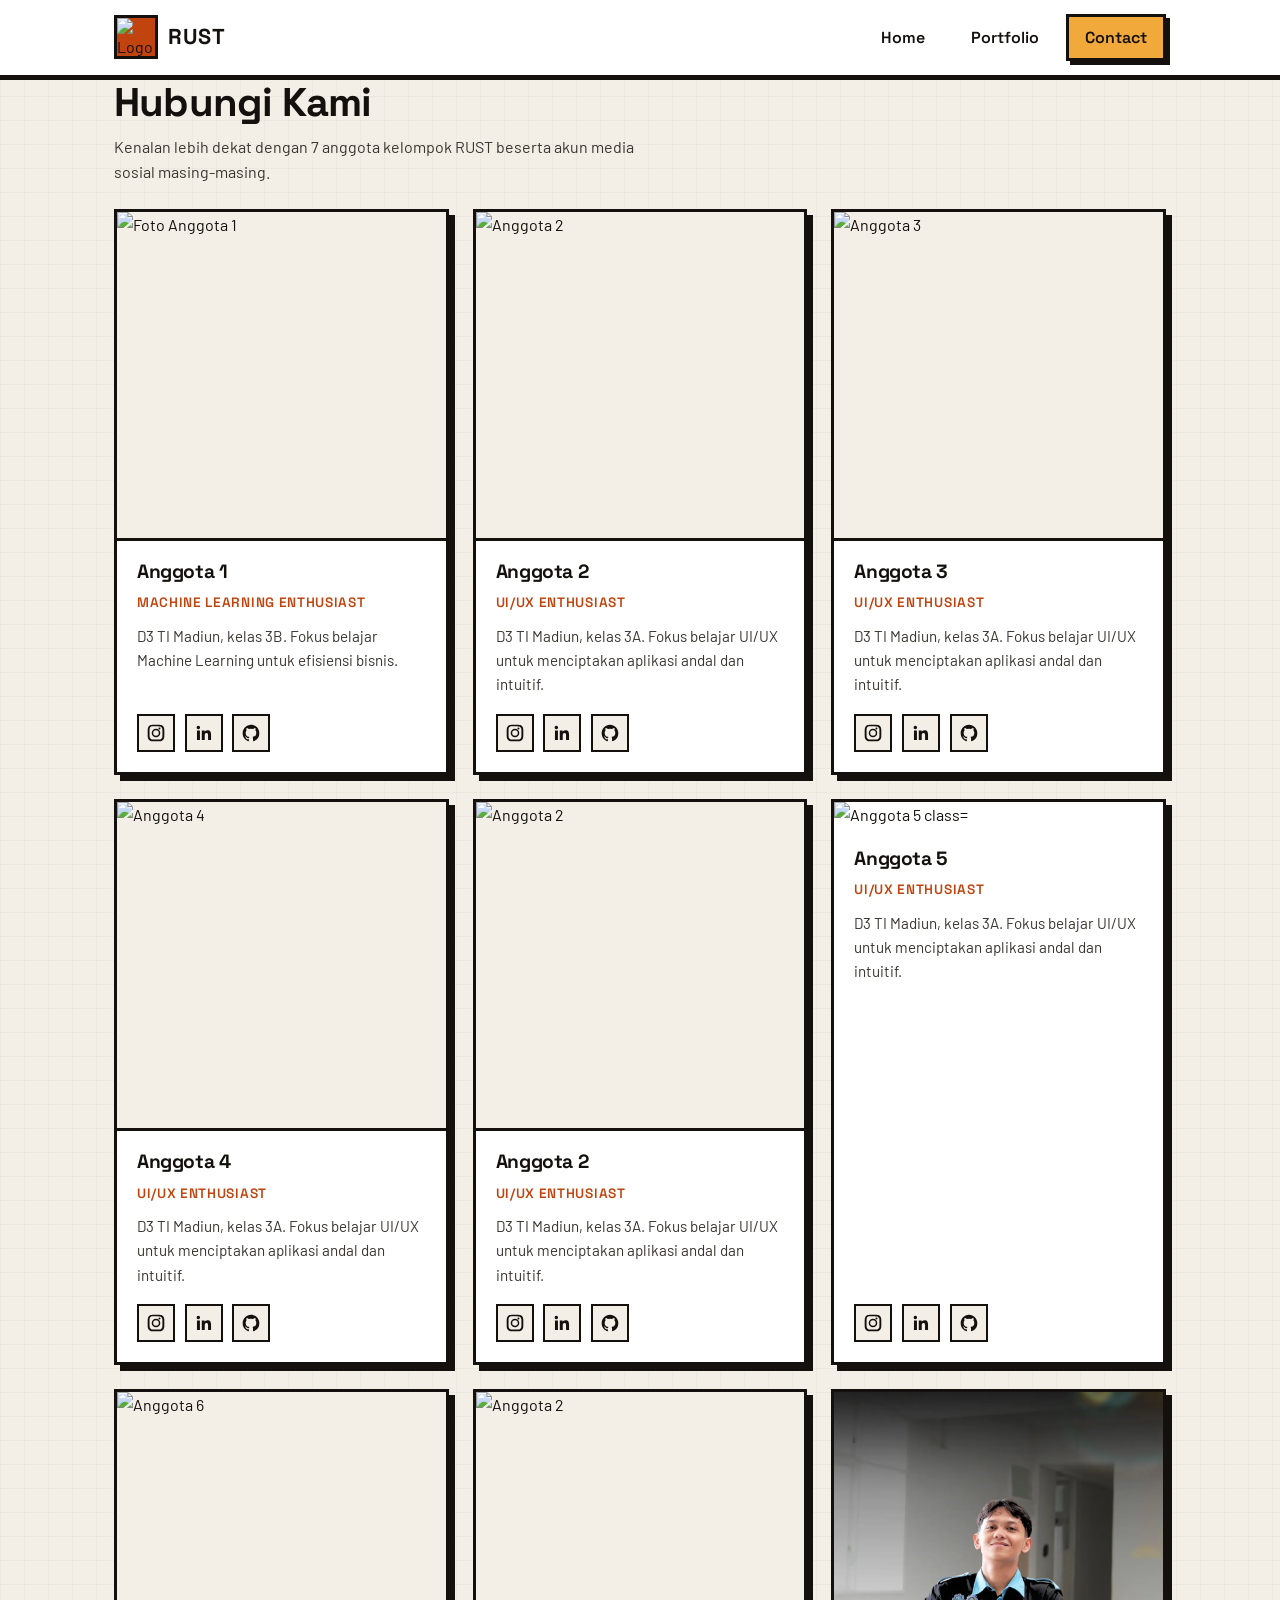
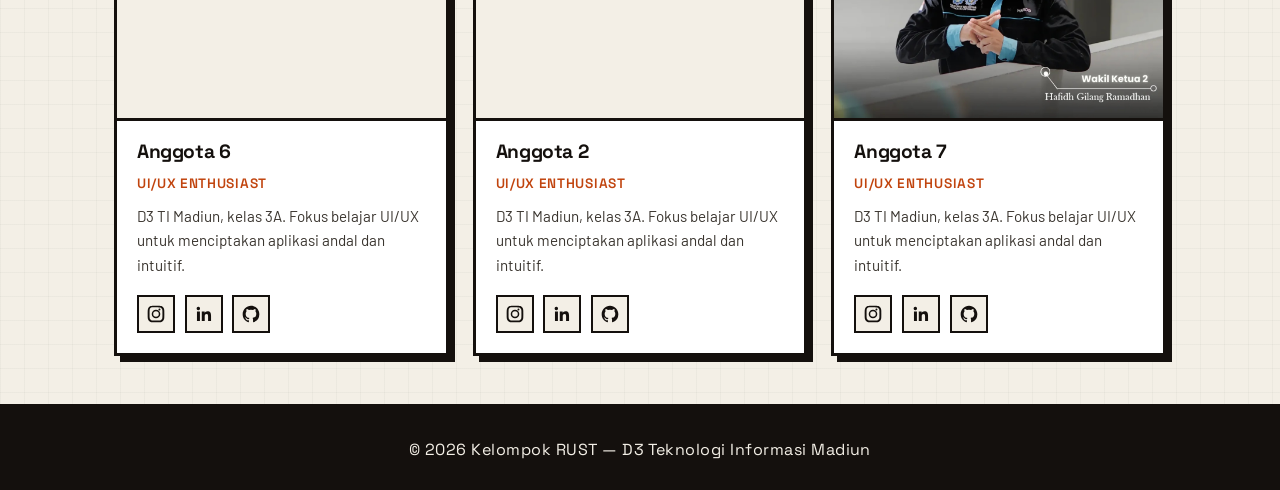
==== contact.html @ dcf115f3 "feat : first commit" ====
<!DOCTYPE html>
<html lang="id">
<head>
  <meta charset="UTF-8" />
  <meta name="viewport" content="width=device-width, initial-scale=1.0" />
  <title>RUST — Contact</title>

  <link rel="preconnect" href="https://fonts.googleapis.com" />
  <link rel="preconnect" href="https://fonts.gstatic.com" crossorigin />
  <link href="https://fonts.googleapis.com/css2?family=Barlow:wght@400;500;600;700&family=Space+Grotesk:wght@500;600;700&display=swap" rel="stylesheet" />

  <link rel="stylesheet" href="style.css" />
</head>
<body>

  <!-- NAVBAR (sama seperti halaman lain, "Contact" yang aktif) -->
  <header class="navbar">
    <div class="navbar__inner">
      <a href="index.html" class="navbar__brand">
        <img src="https://placehold.co/828x828" alt="Logo RUST" class="navbar__logo" />
        <span class="navbar__title">RUST</span>
      </a>

      <button class="navbar__toggle" aria-label="Buka menu navigasi">
        <span></span><span></span><span></span>
      </button>

      <ul class="navbar__links">
        <li><a href="index.html">Home</a></li>
        <li><a href="porto.html">Portfolio</a></li>
        <li><a href="contact.html" class="is-active">Contact</a></li>
      </ul>
    </div>
  </header>

  <main class="container">
    <section>
      <h1 class="section-title">Hubungi Kami</h1>
      <p class="section-subtitle">
        Kenalan lebih dekat dengan 7 anggota kelompok RUST beserta akun
        media sosial masing-masing.
      </p>

      <div class="card-row">

        <!-- ============================================================
             ANGGOTA 1 — Anggota 1 (sudah terisi, jangan dihapus)
        ============================================================= -->
        <article class="card">
          <img
            src="https://placehold.co/400x400"
            alt="Foto Anggota 1"
            class="member-card__avatar"
          />
          <div class="card__body">
            <h3 class="member-card__name">Anggota 1</h3>
            <span class="member-card__role">Machine Learning Enthusiast</span>
            <p class="card__desc">
              D3 TI Madiun, kelas 3B. Fokus belajar Machine Learning untuk
              efisiensi bisnis.
            </p>

            <div class="socials">
              <a href="https://instagram.com/username_hafidh" target="_blank" rel="noopener" aria-label="Instagram Hafidh">
                <!-- Ikon Instagram (SVG inline, tanpa library luar) -->
                <svg viewBox="0 0 24 24"><path d="M12 2c2.72 0 3.06.01 4.12.06 1.06.05 1.79.22 2.43.47.66.26 1.22.6 1.77 1.15.55.55.89 1.11 1.15 1.77.25.64.42 1.37.47 2.43C21.99 8.94 22 9.28 22 12s-.01 3.06-.06 4.12c-.05 1.06-.22 1.79-.47 2.43a4.9 4.9 0 0 1-1.15 1.77c-.55.55-1.11.89-1.77 1.15-.64.25-1.37.42-2.43.47C15.06 21.99 14.72 22 12 22s-3.06-.01-4.12-.06c-1.06-.05-1.79-.22-2.43-.47a4.9 4.9 0 0 1-1.77-1.15 4.9 4.9 0 0 1-1.15-1.77c-.25-.64-.42-1.37-.47-2.43C2.01 15.06 2 14.72 2 12s.01-3.06.06-4.12c.05-1.06.22-1.79.47-2.43.26-.66.6-1.22 1.15-1.77a4.9 4.9 0 0 1 1.77-1.15c.64-.25 1.37-.42 2.43-.47C8.94 2.01 9.28 2 12 2zm0 1.8c-2.67 0-2.99.01-4.04.06-.86.04-1.33.18-1.64.3-.41.16-.71.35-1.02.66-.31.31-.5.61-.66 1.02-.12.31-.26.78-.3 1.64C4.29 9.01 4.28 9.33 4.28 12s.01 2.99.06 4.04c.04.86.18 1.33.3 1.64.16.41.35.71.66 1.02.31.31.61.5 1.02.66.31.12.78.26 1.64.3 1.05.05 1.37.06 4.04.06s2.99-.01 4.04-.06c.86-.04 1.33-.18 1.64-.3.41-.16.71-.35 1.02-.66.31-.31.5-.61.66-1.02.12-.31.26-.78.3-1.64.05-1.05.06-1.37.06-4.04s-.01-2.99-.06-4.04c-.04-.86-.18-1.33-.3-1.64a2.75 2.75 0 0 0-.66-1.02 2.75 2.75 0 0 0-1.02-.66c-.31-.12-.78-.26-1.64-.3C14.99 3.81 14.67 3.8 12 3.8zm0 3.05a5.15 5.15 0 1 1 0 10.3 5.15 5.15 0 0 1 0-10.3zm0 1.8a3.35 3.35 0 1 0 0 6.7 3.35 3.35 0 0 0 0-6.7zm5.35-1.98a1.2 1.2 0 1 1-2.4 0 1.2 1.2 0 0 1 2.4 0z"/></svg>
              </a>
              <a href="https://linkedin.com/in/username_hafidh" target="_blank" rel="noopener" aria-label="LinkedIn Hafidh">
                <!-- Ikon LinkedIn (SVG inline) -->
                <svg viewBox="0 0 24 24"><path d="M20.45 20.45h-3.56v-5.57c0-1.33-.02-3.03-1.85-3.03-1.86 0-2.15 1.45-2.15 2.94v5.66H9.34V9h3.42v1.56h.05c.48-.9 1.64-1.85 3.37-1.85 3.6 0 4.27 2.37 4.27 5.46v6.28zM5.34 7.43a2.07 2.07 0 1 1 0-4.13 2.07 2.07 0 0 1 0 4.13zM7.12 20.45H3.56V9h3.56v11.45z"/></svg>
              </a>
              <a href="https://github.com/username_hafidh" target="_blank" rel="noopener" aria-label="GitHub Hafidh">
                <!-- Ikon GitHub (SVG inline) -->
                <svg viewBox="0 0 24 24"><path d="M12 2C6.48 2 2 6.58 2 12.19c0 4.49 2.87 8.3 6.84 9.65.5.1.68-.22.68-.49 0-.24-.01-1.03-.01-1.87-2.78.61-3.37-1.21-3.37-1.21-.45-1.18-1.11-1.49-1.11-1.49-.9-.63.07-.62.07-.62 1 .07 1.53 1.05 1.53 1.05.89 1.55 2.34 1.1 2.91.84.09-.66.35-1.1.63-1.36-2.22-.26-4.56-1.14-4.56-5.07 0-1.12.39-2.03 1.03-2.75-.1-.26-.45-1.32.1-2.76 0 0 .84-.27 2.75 1.05a9.3 9.3 0 0 1 5 0c1.9-1.32 2.74-1.05 2.74-1.05.56 1.44.21 2.5.1 2.76.65.72 1.03 1.63 1.03 2.75 0 3.94-2.34 4.8-4.57 5.06.36.32.68.94.68 1.9 0 1.37-.01 2.48-.01 2.82 0 .27.18.6.69.49A10.2 10.2 0 0 0 22 12.19C22 6.58 17.52 2 12 2z"/></svg>
              </a>
            </div>
          </div>
        </article>

        <!-- ============================================================
             ANGGOTA 2 — Anggota 2 (sudah terisi, jangan dihapus)
        ============================================================= -->
        <article class="card">
          <img
            src="https://placehold.co/400x400"
            alt="Anggota 2"
            class="member-card__avatar"
          />
          <div class="card__body">
            <h3 class="member-card__name">Anggota 2</h3>
            <span class="member-card__role">UI/UX Enthusiast</span>
            <p class="card__desc">
              D3 TI Madiun, kelas 3A. Fokus belajar UI/UX untuk menciptakan
              aplikasi andal dan intuitif.
            </p>

            <div class="socials">
              <a href="https://instagram.com/username_michelle" target="_blank" rel="noopener" aria-label="Instagram Michelle">
                <svg viewBox="0 0 24 24"><path d="M12 2c2.72 0 3.06.01 4.12.06 1.06.05 1.79.22 2.43.47.66.26 1.22.6 1.77 1.15.55.55.89 1.11 1.15 1.77.25.64.42 1.37.47 2.43C21.99 8.94 22 9.28 22 12s-.01 3.06-.06 4.12c-.05 1.06-.22 1.79-.47 2.43a4.9 4.9 0 0 1-1.15 1.77c-.55.55-1.11.89-1.77 1.15-.64.25-1.37.42-2.43.47C15.06 21.99 14.72 22 12 22s-3.06-.01-4.12-.06c-1.06-.05-1.79-.22-2.43-.47a4.9 4.9 0 0 1-1.77-1.15 4.9 4.9 0 0 1-1.15-1.77c-.25-.64-.42-1.37-.47-2.43C2.01 15.06 2 14.72 2 12s.01-3.06.06-4.12c.05-1.06.22-1.79.47-2.43.26-.66.6-1.22 1.15-1.77a4.9 4.9 0 0 1 1.77-1.15c.64-.25 1.37-.42 2.43-.47C8.94 2.01 9.28 2 12 2zm0 1.8c-2.67 0-2.99.01-4.04.06-.86.04-1.33.18-1.64.3-.41.16-.71.35-1.02.66-.31.31-.5.61-.66 1.02-.12.31-.26.78-.3 1.64C4.29 9.01 4.28 9.33 4.28 12s.01 2.99.06 4.04c.04.86.18 1.33.3 1.64.16.41.35.71.66 1.02.31.31.61.5 1.02.66.31.12.78.26 1.64.3 1.05.05 1.37.06 4.04.06s2.99-.01 4.04-.06c.86-.04 1.33-.18 1.64-.3.41-.16.71-.35 1.02-.66.31-.31.5-.61.66-1.02.12-.31.26-.78.3-1.64.05-1.05.06-1.37.06-4.04s-.01-2.99-.06-4.04c-.04-.86-.18-1.33-.3-1.64a2.75 2.75 0 0 0-.66-1.02 2.75 2.75 0 0 0-1.02-.66c-.31-.12-.78-.26-1.64-.3C14.99 3.81 14.67 3.8 12 3.8zm0 3.05a5.15 5.15 0 1 1 0 10.3 5.15 5.15 0 0 1 0-10.3zm0 1.8a3.35 3.35 0 1 0 0 6.7 3.35 3.35 0 0 0 0-6.7zm5.35-1.98a1.2 1.2 0 1 1-2.4 0 1.2 1.2 0 0 1 2.4 0z"/></svg>
              </a>
              <a href="https://linkedin.com/in/username_michelle" target="_blank" rel="noopener" aria-label="LinkedIn Michelle">
                <svg viewBox="0 0 24 24"><path d="M20.45 20.45h-3.56v-5.57c0-1.33-.02-3.03-1.85-3.03-1.86 0-2.15 1.45-2.15 2.94v5.66H9.34V9h3.42v1.56h.05c.48-.9 1.64-1.85 3.37-1.85 3.6 0 4.27 2.37 4.27 5.46v6.28zM5.34 7.43a2.07 2.07 0 1 1 0-4.13 2.07 2.07 0 0 1 0 4.13zM7.12 20.45H3.56V9h3.56v11.45z"/></svg>
              </a>
              <a href="https://github.com/username_michelle" target="_blank" rel="noopener" aria-label="GitHub Michelle">
                <svg viewBox="0 0 24 24"><path d="M12 2C6.48 2 2 6.58 2 12.19c0 4.49 2.87 8.3 6.84 9.65.5.1.68-.22.68-.49 0-.24-.01-1.03-.01-1.87-2.78.61-3.37-1.21-3.37-1.21-.45-1.18-1.11-1.49-1.11-1.49-.9-.63.07-.62.07-.62 1 .07 1.53 1.05 1.53 1.05.89 1.55 2.34 1.1 2.91.84.09-.66.35-1.1.63-1.36-2.22-.26-4.56-1.14-4.56-5.07 0-1.12.39-2.03 1.03-2.75-.1-.26-.45-1.32.1-2.76 0 0 .84-.27 2.75 1.05a9.3 9.3 0 0 1 5 0c1.9-1.32 2.74-1.05 2.74-1.05.56 1.44.21 2.5.1 2.76.65.72 1.03 1.63 1.03 2.75 0 3.94-2.34 4.8-4.57 5.06.36.32.68.94.68 1.9 0 1.37-.01 2.48-.01 2.82 0 .27.18.6.69.49A10.2 10.2 0 0 0 22 12.19C22 6.58 17.52 2 12 2z"/></svg>
              </a>
            </div>
          </div>
        </article>

        <!--
          =====================================================================
          COPY BAGIAN INI UNTUK MENGISI ANGGOTA 3–7
          Cara pakai untuk Maba:
          1. Copy 1 blok <article class="card card--empty"> ... </article>
             di bawah ini (ada 5 blok, satu untuk tiap anggota).
          2. Hapus class "card--empty" supaya kartu tampil normal
             (tidak transparan/garis putus-putus lagi).
          3. Ganti foto placeholder di src, isi nama, role, dan deskripsi.
          4. Ganti href di setiap ikon sosial media sesuai akun asli.
          =====================================================================
        -->

         <!-- ============================================================
             ANGGOTA3 — Anggota 3 (sudah terisi, jangan dihapus)
        ============================================================= -->
      <article class="card">
          <img
            src="https://placehold.co/400x400"
            alt="Anggota 3"
            class="member-card__avatar"
          />
          <div class="card__body">
            <h3 class="member-card__name">Anggota 3</h3>
            <span class="member-card__role">UI/UX Enthusiast</span>
            <p class="card__desc">
              D3 TI Madiun, kelas 3A. Fokus belajar UI/UX untuk menciptakan
              aplikasi andal dan intuitif.
            </p>

            <div class="socials">
              <a href="https://instagram.com/username_michelle" target="_blank" rel="noopener" aria-label="Instagram Michelle">
                <svg viewBox="0 0 24 24"><path d="M12 2c2.72 0 3.06.01 4.12.06 1.06.05 1.79.22 2.43.47.66.26 1.22.6 1.77 1.15.55.55.89 1.11 1.15 1.77.25.64.42 1.37.47 2.43C21.99 8.94 22 9.28 22 12s-.01 3.06-.06 4.12c-.05 1.06-.22 1.79-.47 2.43a4.9 4.9 0 0 1-1.15 1.77c-.55.55-1.11.89-1.77 1.15-.64.25-1.37.42-2.43.47C15.06 21.99 14.72 22 12 22s-3.06-.01-4.12-.06c-1.06-.05-1.79-.22-2.43-.47a4.9 4.9 0 0 1-1.77-1.15 4.9 4.9 0 0 1-1.15-1.77c-.25-.64-.42-1.37-.47-2.43C2.01 15.06 2 14.72 2 12s.01-3.06.06-4.12c.05-1.06.22-1.79.47-2.43.26-.66.6-1.22 1.15-1.77a4.9 4.9 0 0 1 1.77-1.15c.64-.25 1.37-.42 2.43-.47C8.94 2.01 9.28 2 12 2zm0 1.8c-2.67 0-2.99.01-4.04.06-.86.04-1.33.18-1.64.3-.41.16-.71.35-1.02.66-.31.31-.5.61-.66 1.02-.12.31-.26.78-.3 1.64C4.29 9.01 4.28 9.33 4.28 12s.01 2.99.06 4.04c.04.86.18 1.33.3 1.64.16.41.35.71.66 1.02.31.31.61.5 1.02.66.31.12.78.26 1.64.3 1.05.05 1.37.06 4.04.06s2.99-.01 4.04-.06c.86-.04 1.33-.18 1.64-.3.41-.16.71-.35 1.02-.66.31-.31.5-.61.66-1.02.12-.31.26-.78.3-1.64.05-1.05.06-1.37.06-4.04s-.01-2.99-.06-4.04c-.04-.86-.18-1.33-.3-1.64a2.75 2.75 0 0 0-.66-1.02 2.75 2.75 0 0 0-1.02-.66c-.31-.12-.78-.26-1.64-.3C14.99 3.81 14.67 3.8 12 3.8zm0 3.05a5.15 5.15 0 1 1 0 10.3 5.15 5.15 0 0 1 0-10.3zm0 1.8a3.35 3.35 0 1 0 0 6.7 3.35 3.35 0 0 0 0-6.7zm5.35-1.98a1.2 1.2 0 1 1-2.4 0 1.2 1.2 0 0 1 2.4 0z"/></svg>
              </a>
              <a href="https://linkedin.com/in/username_michelle" target="_blank" rel="noopener" aria-label="LinkedIn Michelle">
                <svg viewBox="0 0 24 24"><path d="M20.45 20.45h-3.56v-5.57c0-1.33-.02-3.03-1.85-3.03-1.86 0-2.15 1.45-2.15 2.94v5.66H9.34V9h3.42v1.56h.05c.48-.9 1.64-1.85 3.37-1.85 3.6 0 4.27 2.37 4.27 5.46v6.28zM5.34 7.43a2.07 2.07 0 1 1 0-4.13 2.07 2.07 0 0 1 0 4.13zM7.12 20.45H3.56V9h3.56v11.45z"/></svg>
              </a>
              <a href="https://github.com/username_michelle" target="_blank" rel="noopener" aria-label="GitHub Michelle">
                <svg viewBox="0 0 24 24"><path d="M12 2C6.48 2 2 6.58 2 12.19c0 4.49 2.87 8.3 6.84 9.65.5.1.68-.22.68-.49 0-.24-.01-1.03-.01-1.87-2.78.61-3.37-1.21-3.37-1.21-.45-1.18-1.11-1.49-1.11-1.49-.9-.63.07-.62.07-.62 1 .07 1.53 1.05 1.53 1.05.89 1.55 2.34 1.1 2.91.84.09-.66.35-1.1.63-1.36-2.22-.26-4.56-1.14-4.56-5.07 0-1.12.39-2.03 1.03-2.75-.1-.26-.45-1.32.1-2.76 0 0 .84-.27 2.75 1.05a9.3 9.3 0 0 1 5 0c1.9-1.32 2.74-1.05 2.74-1.05.56 1.44.21 2.5.1 2.76.65.72 1.03 1.63 1.03 2.75 0 3.94-2.34 4.8-4.57 5.06.36.32.68.94.68 1.9 0 1.37-.01 2.48-.01 2.82 0 .27.18.6.69.49A10.2 10.2 0 0 0 22 12.19C22 6.58 17.52 2 12 2z"/></svg>
              </a>
            </div>
          </div>
        </article>

         <!-- ============================================================
             ANGGOTA 4— Anggota 4sudah terisi, jangan dihapus)
        ============================================================= -->
        <article class="card">
          <img
            src="https://placehold.co/400x400"
            alt="Anggota 4"
            class="member-card__avatar"
          />
          <div class="card__body">
            <h3 class="member-card__name">Anggota 4</h3>
            <span class="member-card__role">UI/UX Enthusiast</span>
            <p class="card__desc">
              D3 TI Madiun, kelas 3A. Fokus belajar UI/UX untuk menciptakan
              aplikasi andal dan intuitif.
            </p>

            <div class="socials">
              <a href="https://instagram.com/username_michelle" target="_blank" rel="noopener" aria-label="Instagram Michelle">
                <svg viewBox="0 0 24 24"><path d="M12 2c2.72 0 3.06.01 4.12.06 1.06.05 1.79.22 2.43.47.66.26 1.22.6 1.77 1.15.55.55.89 1.11 1.15 1.77.25.64.42 1.37.47 2.43C21.99 8.94 22 9.28 22 12s-.01 3.06-.06 4.12c-.05 1.06-.22 1.79-.47 2.43a4.9 4.9 0 0 1-1.15 1.77c-.55.55-1.11.89-1.77 1.15-.64.25-1.37.42-2.43.47C15.06 21.99 14.72 22 12 22s-3.06-.01-4.12-.06c-1.06-.05-1.79-.22-2.43-.47a4.9 4.9 0 0 1-1.77-1.15 4.9 4.9 0 0 1-1.15-1.77c-.25-.64-.42-1.37-.47-2.43C2.01 15.06 2 14.72 2 12s.01-3.06.06-4.12c.05-1.06.22-1.79.47-2.43.26-.66.6-1.22 1.15-1.77a4.9 4.9 0 0 1 1.77-1.15c.64-.25 1.37-.42 2.43-.47C8.94 2.01 9.28 2 12 2zm0 1.8c-2.67 0-2.99.01-4.04.06-.86.04-1.33.18-1.64.3-.41.16-.71.35-1.02.66-.31.31-.5.61-.66 1.02-.12.31-.26.78-.3 1.64C4.29 9.01 4.28 9.33 4.28 12s.01 2.99.06 4.04c.04.86.18 1.33.3 1.64.16.41.35.71.66 1.02.31.31.61.5 1.02.66.31.12.78.26 1.64.3 1.05.05 1.37.06 4.04.06s2.99-.01 4.04-.06c.86-.04 1.33-.18 1.64-.3.41-.16.71-.35 1.02-.66.31-.31.5-.61.66-1.02.12-.31.26-.78.3-1.64.05-1.05.06-1.37.06-4.04s-.01-2.99-.06-4.04c-.04-.86-.18-1.33-.3-1.64a2.75 2.75 0 0 0-.66-1.02 2.75 2.75 0 0 0-1.02-.66c-.31-.12-.78-.26-1.64-.3C14.99 3.81 14.67 3.8 12 3.8zm0 3.05a5.15 5.15 0 1 1 0 10.3 5.15 5.15 0 0 1 0-10.3zm0 1.8a3.35 3.35 0 1 0 0 6.7 3.35 3.35 0 0 0 0-6.7zm5.35-1.98a1.2 1.2 0 1 1-2.4 0 1.2 1.2 0 0 1 2.4 0z"/></svg>
              </a>
              <a href="https://linkedin.com/in/username_michelle" target="_blank" rel="noopener" aria-label="LinkedIn Michelle">
                <svg viewBox="0 0 24 24"><path d="M20.45 20.45h-3.56v-5.57c0-1.33-.02-3.03-1.85-3.03-1.86 0-2.15 1.45-2.15 2.94v5.66H9.34V9h3.42v1.56h.05c.48-.9 1.64-1.85 3.37-1.85 3.6 0 4.27 2.37 4.27 5.46v6.28zM5.34 7.43a2.07 2.07 0 1 1 0-4.13 2.07 2.07 0 0 1 0 4.13zM7.12 20.45H3.56V9h3.56v11.45z"/></svg>
              </a>
              <a href="https://github.com/username_michelle" target="_blank" rel="noopener" aria-label="GitHub Michelle">
                <svg viewBox="0 0 24 24"><path d="M12 2C6.48 2 2 6.58 2 12.19c0 4.49 2.87 8.3 6.84 9.65.5.1.68-.22.68-.49 0-.24-.01-1.03-.01-1.87-2.78.61-3.37-1.21-3.37-1.21-.45-1.18-1.11-1.49-1.11-1.49-.9-.63.07-.62.07-.62 1 .07 1.53 1.05 1.53 1.05.89 1.55 2.34 1.1 2.91.84.09-.66.35-1.1.63-1.36-2.22-.26-4.56-1.14-4.56-5.07 0-1.12.39-2.03 1.03-2.75-.1-.26-.45-1.32.1-2.76 0 0 .84-.27 2.75 1.05a9.3 9.3 0 0 1 5 0c1.9-1.32 2.74-1.05 2.74-1.05.56 1.44.21 2.5.1 2.76.65.72 1.03 1.63 1.03 2.75 0 3.94-2.34 4.8-4.57 5.06.36.32.68.94.68 1.9 0 1.37-.01 2.48-.01 2.82 0 .27.18.6.69.49A10.2 10.2 0 0 0 22 12.19C22 6.58 17.52 2 12 2z"/></svg>
              </a>
            </div>
          </div>
        </article>

        <article class="card">
          <img
            src="https://placehold.co/400x400"
            alt="Anggota 2"
            class="member-card__avatar"
          />
          <div class="card__body">
            <h3 class="member-card__name">Anggota 2</h3>
            <span class="member-card__role">UI/UX Enthusiast</span>
            <p class="card__desc">
              D3 TI Madiun, kelas 3A. Fokus belajar UI/UX untuk menciptakan
              aplikasi andal dan intuitif.
            </p>

            <div class="socials">
              <a href="https://instagram.com/username_michelle" target="_blank" rel="noopener" aria-label="Instagram Michelle">
                <svg viewBox="0 0 24 24"><path d="M12 2c2.72 0 3.06.01 4.12.06 1.06.05 1.79.22 2.43.47.66.26 1.22.6 1.77 1.15.55.55.89 1.11 1.15 1.77.25.64.42 1.37.47 2.43C21.99 8.94 22 9.28 22 12s-.01 3.06-.06 4.12c-.05 1.06-.22 1.79-.47 2.43a4.9 4.9 0 0 1-1.15 1.77c-.55.55-1.11.89-1.77 1.15-.64.25-1.37.42-2.43.47C15.06 21.99 14.72 22 12 22s-3.06-.01-4.12-.06c-1.06-.05-1.79-.22-2.43-.47a4.9 4.9 0 0 1-1.77-1.15 4.9 4.9 0 0 1-1.15-1.77c-.25-.64-.42-1.37-.47-2.43C2.01 15.06 2 14.72 2 12s.01-3.06.06-4.12c.05-1.06.22-1.79.47-2.43.26-.66.6-1.22 1.15-1.77a4.9 4.9 0 0 1 1.77-1.15c.64-.25 1.37-.42 2.43-.47C8.94 2.01 9.28 2 12 2zm0 1.8c-2.67 0-2.99.01-4.04.06-.86.04-1.33.18-1.64.3-.41.16-.71.35-1.02.66-.31.31-.5.61-.66 1.02-.12.31-.26.78-.3 1.64C4.29 9.01 4.28 9.33 4.28 12s.01 2.99.06 4.04c.04.86.18 1.33.3 1.64.16.41.35.71.66 1.02.31.31.61.5 1.02.66.31.12.78.26 1.64.3 1.05.05 1.37.06 4.04.06s2.99-.01 4.04-.06c.86-.04 1.33-.18 1.64-.3.41-.16.71-.35 1.02-.66.31-.31.5-.61.66-1.02.12-.31.26-.78.3-1.64.05-1.05.06-1.37.06-4.04s-.01-2.99-.06-4.04c-.04-.86-.18-1.33-.3-1.64a2.75 2.75 0 0 0-.66-1.02 2.75 2.75 0 0 0-1.02-.66c-.31-.12-.78-.26-1.64-.3C14.99 3.81 14.67 3.8 12 3.8zm0 3.05a5.15 5.15 0 1 1 0 10.3 5.15 5.15 0 0 1 0-10.3zm0 1.8a3.35 3.35 0 1 0 0 6.7 3.35 3.35 0 0 0 0-6.7zm5.35-1.98a1.2 1.2 0 1 1-2.4 0 1.2 1.2 0 0 1 2.4 0z"/></svg>
              </a>
              <a href="https://linkedin.com/in/username_michelle" target="_blank" rel="noopener" aria-label="LinkedIn Michelle">
                <svg viewBox="0 0 24 24"><path d="M20.45 20.45h-3.56v-5.57c0-1.33-.02-3.03-1.85-3.03-1.86 0-2.15 1.45-2.15 2.94v5.66H9.34V9h3.42v1.56h.05c.48-.9 1.64-1.85 3.37-1.85 3.6 0 4.27 2.37 4.27 5.46v6.28zM5.34 7.43a2.07 2.07 0 1 1 0-4.13 2.07 2.07 0 0 1 0 4.13zM7.12 20.45H3.56V9h3.56v11.45z"/></svg>
              </a>
              <a href="https://github.com/username_michelle" target="_blank" rel="noopener" aria-label="GitHub Michelle">
                <svg viewBox="0 0 24 24"><path d="M12 2C6.48 2 2 6.58 2 12.19c0 4.49 2.87 8.3 6.84 9.65.5.1.68-.22.68-.49 0-.24-.01-1.03-.01-1.87-2.78.61-3.37-1.21-3.37-1.21-.45-1.18-1.11-1.49-1.11-1.49-.9-.63.07-.62.07-.62 1 .07 1.53 1.05 1.53 1.05.89 1.55 2.34 1.1 2.91.84.09-.66.35-1.1.63-1.36-2.22-.26-4.56-1.14-4.56-5.07 0-1.12.39-2.03 1.03-2.75-.1-.26-.45-1.32.1-2.76 0 0 .84-.27 2.75 1.05a9.3 9.3 0 0 1 5 0c1.9-1.32 2.74-1.05 2.74-1.05.56 1.44.21 2.5.1 2.76.65.72 1.03 1.63 1.03 2.75 0 3.94-2.34 4.8-4.57 5.06.36.32.68.94.68 1.9 0 1.37-.01 2.48-.01 2.82 0 .27.18.6.69.49A10.2 10.2 0 0 0 22 12.19C22 6.58 17.52 2 12 2z"/></svg>
              </a>
            </div>
          </div>
        </article>

         <!-- ============================================================
             ANGGOTA 5— Anggota 5sudah terisi, jangan dihapus)
        ============================================================= -->

        <article class="card">
          <img
            src="https://placehold.co/400x400"
            alt="Anggota 5
            class="member-card__avatar"
          />
          <div class="card__body">
            <h3 class="member-card__name">Anggota 5</h3>
            <span class="member-card__role">UI/UX Enthusiast</span>
            <p class="card__desc">
              D3 TI Madiun, kelas 3A. Fokus belajar UI/UX untuk menciptakan
              aplikasi andal dan intuitif.
            </p>

            <div class="socials">
              <a href="https://instagram.com/username_michelle" target="_blank" rel="noopener" aria-label="Instagram Michelle">
                <svg viewBox="0 0 24 24"><path d="M12 2c2.72 0 3.06.01 4.12.06 1.06.05 1.79.22 2.43.47.66.26 1.22.6 1.77 1.15.55.55.89 1.11 1.15 1.77.25.64.42 1.37.47 2.43C21.99 8.94 22 9.28 22 12s-.01 3.06-.06 4.12c-.05 1.06-.22 1.79-.47 2.43a4.9 4.9 0 0 1-1.15 1.77c-.55.55-1.11.89-1.77 1.15-.64.25-1.37.42-2.43.47C15.06 21.99 14.72 22 12 22s-3.06-.01-4.12-.06c-1.06-.05-1.79-.22-2.43-.47a4.9 4.9 0 0 1-1.77-1.15 4.9 4.9 0 0 1-1.15-1.77c-.25-.64-.42-1.37-.47-2.43C2.01 15.06 2 14.72 2 12s.01-3.06.06-4.12c.05-1.06.22-1.79.47-2.43.26-.66.6-1.22 1.15-1.77a4.9 4.9 0 0 1 1.77-1.15c.64-.25 1.37-.42 2.43-.47C8.94 2.01 9.28 2 12 2zm0 1.8c-2.67 0-2.99.01-4.04.06-.86.04-1.33.18-1.64.3-.41.16-.71.35-1.02.66-.31.31-.5.61-.66 1.02-.12.31-.26.78-.3 1.64C4.29 9.01 4.28 9.33 4.28 12s.01 2.99.06 4.04c.04.86.18 1.33.3 1.64.16.41.35.71.66 1.02.31.31.61.5 1.02.66.31.12.78.26 1.64.3 1.05.05 1.37.06 4.04.06s2.99-.01 4.04-.06c.86-.04 1.33-.18 1.64-.3.41-.16.71-.35 1.02-.66.31-.31.5-.61.66-1.02.12-.31.26-.78.3-1.64.05-1.05.06-1.37.06-4.04s-.01-2.99-.06-4.04c-.04-.86-.18-1.33-.3-1.64a2.75 2.75 0 0 0-.66-1.02 2.75 2.75 0 0 0-1.02-.66c-.31-.12-.78-.26-1.64-.3C14.99 3.81 14.67 3.8 12 3.8zm0 3.05a5.15 5.15 0 1 1 0 10.3 5.15 5.15 0 0 1 0-10.3zm0 1.8a3.35 3.35 0 1 0 0 6.7 3.35 3.35 0 0 0 0-6.7zm5.35-1.98a1.2 1.2 0 1 1-2.4 0 1.2 1.2 0 0 1 2.4 0z"/></svg>
              </a>
              <a href="https://linkedin.com/in/username_michelle" target="_blank" rel="noopener" aria-label="LinkedIn Michelle">
                <svg viewBox="0 0 24 24"><path d="M20.45 20.45h-3.56v-5.57c0-1.33-.02-3.03-1.85-3.03-1.86 0-2.15 1.45-2.15 2.94v5.66H9.34V9h3.42v1.56h.05c.48-.9 1.64-1.85 3.37-1.85 3.6 0 4.27 2.37 4.27 5.46v6.28zM5.34 7.43a2.07 2.07 0 1 1 0-4.13 2.07 2.07 0 0 1 0 4.13zM7.12 20.45H3.56V9h3.56v11.45z"/></svg>
              </a>
              <a href="https://github.com/username_michelle" target="_blank" rel="noopener" aria-label="GitHub Michelle">
                <svg viewBox="0 0 24 24"><path d="M12 2C6.48 2 2 6.58 2 12.19c0 4.49 2.87 8.3 6.84 9.65.5.1.68-.22.68-.49 0-.24-.01-1.03-.01-1.87-2.78.61-3.37-1.21-3.37-1.21-.45-1.18-1.11-1.49-1.11-1.49-.9-.63.07-.62.07-.62 1 .07 1.53 1.05 1.53 1.05.89 1.55 2.34 1.1 2.91.84.09-.66.35-1.1.63-1.36-2.22-.26-4.56-1.14-4.56-5.07 0-1.12.39-2.03 1.03-2.75-.1-.26-.45-1.32.1-2.76 0 0 .84-.27 2.75 1.05a9.3 9.3 0 0 1 5 0c1.9-1.32 2.74-1.05 2.74-1.05.56 1.44.21 2.5.1 2.76.65.72 1.03 1.63 1.03 2.75 0 3.94-2.34 4.8-4.57 5.06.36.32.68.94.68 1.9 0 1.37-.01 2.48-.01 2.82 0 .27.18.6.69.49A10.2 10.2 0 0 0 22 12.19C22 6.58 17.52 2 12 2z"/></svg>
              </a>
            </div>
          </div>
        </article>

         <!-- ============================================================
             ANGGOTA 6 — Anggota 6 (sudah terisi, jangan dihapus)
        ============================================================= -->

       <article class="card">
          <img
            src="assets/micel.png"
            alt="Anggota 6"
            class="member-card__avatar"
          />
          <div class="card__body">
            <h3 class="member-card__name">Anggota 6</h3>
            <span class="member-card__role">UI/UX Enthusiast</span>
            <p class="card__desc">
              D3 TI Madiun, kelas 3A. Fokus belajar UI/UX untuk menciptakan
              aplikasi andal dan intuitif.
            </p>

            <div class="socials">
              <a href="https://www.instagram.com/milanello03_/" target="_blank" rel="noopener" aria-label="Instagram Michelle">
                <svg viewBox="0 0 24 24"><path d="M12 2c2.72 0 3.06.01 4.12.06 1.06.05 1.79.22 2.43.47.66.26 1.22.6 1.77 1.15.55.55.89 1.11 1.15 1.77.25.64.42 1.37.47 2.43C21.99 8.94 22 9.28 22 12s-.01 3.06-.06 4.12c-.05 1.06-.22 1.79-.47 2.43a4.9 4.9 0 0 1-1.15 1.77c-.55.55-1.11.89-1.77 1.15-.64.25-1.37.42-2.43.47C15.06 21.99 14.72 22 12 22s-3.06-.01-4.12-.06c-1.06-.05-1.79-.22-2.43-.47a4.9 4.9 0 0 1-1.77-1.15 4.9 4.9 0 0 1-1.15-1.77c-.25-.64-.42-1.37-.47-2.43C2.01 15.06 2 14.72 2 12s.01-3.06.06-4.12c.05-1.06.22-1.79.47-2.43.26-.66.6-1.22 1.15-1.77a4.9 4.9 0 0 1 1.77-1.15c.64-.25 1.37-.42 2.43-.47C8.94 2.01 9.28 2 12 2zm0 1.8c-2.67 0-2.99.01-4.04.06-.86.04-1.33.18-1.64.3-.41.16-.71.35-1.02.66-.31.31-.5.61-.66 1.02-.12.31-.26.78-.3 1.64C4.29 9.01 4.28 9.33 4.28 12s.01 2.99.06 4.04c.04.86.18 1.33.3 1.64.16.41.35.71.66 1.02.31.31.61.5 1.02.66.31.12.78.26 1.64.3 1.05.05 1.37.06 4.04.06s2.99-.01 4.04-.06c.86-.04 1.33-.18 1.64-.3.41-.16.71-.35 1.02-.66.31-.31.5-.61.66-1.02.12-.31.26-.78.3-1.64.05-1.05.06-1.37.06-4.04s-.01-2.99-.06-4.04c-.04-.86-.18-1.33-.3-1.64a2.75 2.75 0 0 0-.66-1.02 2.75 2.75 0 0 0-1.02-.66c-.31-.12-.78-.26-1.64-.3C14.99 3.81 14.67 3.8 12 3.8zm0 3.05a5.15 5.15 0 1 1 0 10.3 5.15 5.15 0 0 1 0-10.3zm0 1.8a3.35 3.35 0 1 0 0 6.7 3.35 3.35 0 0 0 0-6.7zm5.35-1.98a1.2 1.2 0 1 1-2.4 0 1.2 1.2 0 0 1 2.4 0z"/></svg>
              </a>
              <a href="https://linkedin.com/in/username_michelle" target="_blank" rel="noopener" aria-label="LinkedIn Michelle">
                <svg viewBox="0 0 24 24"><path d="M20.45 20.45h-3.56v-5.57c0-1.33-.02-3.03-1.85-3.03-1.86 0-2.15 1.45-2.15 2.94v5.66H9.34V9h3.42v1.56h.05c.48-.9 1.64-1.85 3.37-1.85 3.6 0 4.27 2.37 4.27 5.46v6.28zM5.34 7.43a2.07 2.07 0 1 1 0-4.13 2.07 2.07 0 0 1 0 4.13zM7.12 20.45H3.56V9h3.56v11.45z"/></svg>
              </a>
              <a href="https://github.com/username_michelle" target="_blank" rel="noopener" aria-label="GitHub Michelle">
                <svg viewBox="0 0 24 24"><path d="M12 2C6.48 2 2 6.58 2 12.19c0 4.49 2.87 8.3 6.84 9.65.5.1.68-.22.68-.49 0-.24-.01-1.03-.01-1.87-2.78.61-3.37-1.21-3.37-1.21-.45-1.18-1.11-1.49-1.11-1.49-.9-.63.07-.62.07-.62 1 .07 1.53 1.05 1.53 1.05.89 1.55 2.34 1.1 2.91.84.09-.66.35-1.1.63-1.36-2.22-.26-4.56-1.14-4.56-5.07 0-1.12.39-2.03 1.03-2.75-.1-.26-.45-1.32.1-2.76 0 0 .84-.27 2.75 1.05a9.3 9.3 0 0 1 5 0c1.9-1.32 2.74-1.05 2.74-1.05.56 1.44.21 2.5.1 2.76.65.72 1.03 1.63 1.03 2.75 0 3.94-2.34 4.8-4.57 5.06.36.32.68.94.68 1.9 0 1.37-.01 2.48-.01 2.82 0 .27.18.6.69.49A10.2 10.2 0 0 0 22 12.19C22 6.58 17.52 2 12 2z"/></svg>
              </a>
            </div>
          </div>
        </article>

         <!-- ============================================================
             PJ sudah terisi, jangan dihapus)
        ============================================================= -->

         <article class="card">
          <img
            src="assets/images/micel.png"
            alt="Anggota 2"
            class="member-card__avatar"
          />
          <div class="card__body">
            <h3 class="member-card__name">Anggota 2</h3>
            <span class="member-card__role">UI/UX Enthusiast</span>
            <p class="card__desc">
              D3 TI Madiun, kelas 3A. Fokus belajar UI/UX untuk menciptakan
              aplikasi andal dan intuitif.
            </p>

            <div class="socials">
              <a href="https://instagram.com/username_michelle" target="_blank" rel="noopener" aria-label="Instagram Michelle">
                <svg viewBox="0 0 24 24"><path d="M12 2c2.72 0 3.06.01 4.12.06 1.06.05 1.79.22 2.43.47.66.26 1.22.6 1.77 1.15.55.55.89 1.11 1.15 1.77.25.64.42 1.37.47 2.43C21.99 8.94 22 9.28 22 12s-.01 3.06-.06 4.12c-.05 1.06-.22 1.79-.47 2.43a4.9 4.9 0 0 1-1.15 1.77c-.55.55-1.11.89-1.77 1.15-.64.25-1.37.42-2.43.47C15.06 21.99 14.72 22 12 22s-3.06-.01-4.12-.06c-1.06-.05-1.79-.22-2.43-.47a4.9 4.9 0 0 1-1.77-1.15 4.9 4.9 0 0 1-1.15-1.77c-.25-.64-.42-1.37-.47-2.43C2.01 15.06 2 14.72 2 12s.01-3.06.06-4.12c.05-1.06.22-1.79.47-2.43.26-.66.6-1.22 1.15-1.77a4.9 4.9 0 0 1 1.77-1.15c.64-.25 1.37-.42 2.43-.47C8.94 2.01 9.28 2 12 2zm0 1.8c-2.67 0-2.99.01-4.04.06-.86.04-1.33.18-1.64.3-.41.16-.71.35-1.02.66-.31.31-.5.61-.66 1.02-.12.31-.26.78-.3 1.64C4.29 9.01 4.28 9.33 4.28 12s.01 2.99.06 4.04c.04.86.18 1.33.3 1.64.16.41.35.71.66 1.02.31.31.61.5 1.02.66.31.12.78.26 1.64.3 1.05.05 1.37.06 4.04.06s2.99-.01 4.04-.06c.86-.04 1.33-.18 1.64-.3.41-.16.71-.35 1.02-.66.31-.31.5-.61.66-1.02.12-.31.26-.78.3-1.64.05-1.05.06-1.37.06-4.04s-.01-2.99-.06-4.04c-.04-.86-.18-1.33-.3-1.64a2.75 2.75 0 0 0-.66-1.02 2.75 2.75 0 0 0-1.02-.66c-.31-.12-.78-.26-1.64-.3C14.99 3.81 14.67 3.8 12 3.8zm0 3.05a5.15 5.15 0 1 1 0 10.3 5.15 5.15 0 0 1 0-10.3zm0 1.8a3.35 3.35 0 1 0 0 6.7 3.35 3.35 0 0 0 0-6.7zm5.35-1.98a1.2 1.2 0 1 1-2.4 0 1.2 1.2 0 0 1 2.4 0z"/></svg>
              </a>
              <a href="https://linkedin.com/in/username_michelle" target="_blank" rel="noopener" aria-label="LinkedIn Michelle">
                <svg viewBox="0 0 24 24"><path d="M20.45 20.45h-3.56v-5.57c0-1.33-.02-3.03-1.85-3.03-1.86 0-2.15 1.45-2.15 2.94v5.66H9.34V9h3.42v1.56h.05c.48-.9 1.64-1.85 3.37-1.85 3.6 0 4.27 2.37 4.27 5.46v6.28zM5.34 7.43a2.07 2.07 0 1 1 0-4.13 2.07 2.07 0 0 1 0 4.13zM7.12 20.45H3.56V9h3.56v11.45z"/></svg>
              </a>
              <a href="https://github.com/username_michelle" target="_blank" rel="noopener" aria-label="GitHub Michelle">
                <svg viewBox="0 0 24 24"><path d="M12 2C6.48 2 2 6.58 2 12.19c0 4.49 2.87 8.3 6.84 9.65.5.1.68-.22.68-.49 0-.24-.01-1.03-.01-1.87-2.78.61-3.37-1.21-3.37-1.21-.45-1.18-1.11-1.49-1.11-1.49-.9-.63.07-.62.07-.62 1 .07 1.53 1.05 1.53 1.05.89 1.55 2.34 1.1 2.91.84.09-.66.35-1.1.63-1.36-2.22-.26-4.56-1.14-4.56-5.07 0-1.12.39-2.03 1.03-2.75-.1-.26-.45-1.32.1-2.76 0 0 .84-.27 2.75 1.05a9.3 9.3 0 0 1 5 0c1.9-1.32 2.74-1.05 2.74-1.05.56 1.44.21 2.5.1 2.76.65.72 1.03 1.63 1.03 2.75 0 3.94-2.34 4.8-4.57 5.06.36.32.68.94.68 1.9 0 1.37-.01 2.48-.01 2.82 0 .27.18.6.69.49A10.2 10.2 0 0 0 22 12.19C22 6.58 17.52 2 12 2z"/></svg>
              </a>
            </div>
          </div>
        </article>

         <!-- ============================================================
             ANGGOTA 7  Anggota 7 sudah terisi, jangan dihapus)
        ============================================================= -->

        <article class="card">
          <img
            src="assets/aku.PNG"
            alt="PJ Kelompok Rust"
            class="member-card__avatar"
          />
          <div class="card__body">
            <h3 class="member-card__name">Anggota 7</h3>
            <span class="member-card__role">UI/UX Enthusiast</span>
            <p class="card__desc">
              D3 TI Madiun, kelas 3A. Fokus belajar UI/UX untuk menciptakan
              aplikasi andal dan intuitif.
            </p>

            <div class="socials">
              <a href="https://www.instagram.com/hfdhgilangr/" target="_blank" rel="noopener" aria-label="Instagram Michelle">
                <svg viewBox="0 0 24 24"><path d="M12 2c2.72 0 3.06.01 4.12.06 1.06.05 1.79.22 2.43.47.66.26 1.22.6 1.77 1.15.55.55.89 1.11 1.15 1.77.25.64.42 1.37.47 2.43C21.99 8.94 22 9.28 22 12s-.01 3.06-.06 4.12c-.05 1.06-.22 1.79-.47 2.43a4.9 4.9 0 0 1-1.15 1.77c-.55.55-1.11.89-1.77 1.15-.64.25-1.37.42-2.43.47C15.06 21.99 14.72 22 12 22s-3.06-.01-4.12-.06c-1.06-.05-1.79-.22-2.43-.47a4.9 4.9 0 0 1-1.77-1.15 4.9 4.9 0 0 1-1.15-1.77c-.25-.64-.42-1.37-.47-2.43C2.01 15.06 2 14.72 2 12s.01-3.06.06-4.12c.05-1.06.22-1.79.47-2.43.26-.66.6-1.22 1.15-1.77a4.9 4.9 0 0 1 1.77-1.15c.64-.25 1.37-.42 2.43-.47C8.94 2.01 9.28 2 12 2zm0 1.8c-2.67 0-2.99.01-4.04.06-.86.04-1.33.18-1.64.3-.41.16-.71.35-1.02.66-.31.31-.5.61-.66 1.02-.12.31-.26.78-.3 1.64C4.29 9.01 4.28 9.33 4.28 12s.01 2.99.06 4.04c.04.86.18 1.33.3 1.64.16.41.35.71.66 1.02.31.31.61.5 1.02.66.31.12.78.26 1.64.3 1.05.05 1.37.06 4.04.06s2.99-.01 4.04-.06c.86-.04 1.33-.18 1.64-.3.41-.16.71-.35 1.02-.66.31-.31.5-.61.66-1.02.12-.31.26-.78.3-1.64.05-1.05.06-1.37.06-4.04s-.01-2.99-.06-4.04c-.04-.86-.18-1.33-.3-1.64a2.75 2.75 0 0 0-.66-1.02 2.75 2.75 0 0 0-1.02-.66c-.31-.12-.78-.26-1.64-.3C14.99 3.81 14.67 3.8 12 3.8zm0 3.05a5.15 5.15 0 1 1 0 10.3 5.15 5.15 0 0 1 0-10.3zm0 1.8a3.35 3.35 0 1 0 0 6.7 3.35 3.35 0 0 0 0-6.7zm5.35-1.98a1.2 1.2 0 1 1-2.4 0 1.2 1.2 0 0 1 2.4 0z"/></svg>
              </a>
              <a href="https://linkedin.com/in/username_michelle" target="_blank" rel="noopener" aria-label="LinkedIn Michelle">
                <svg viewBox="0 0 24 24"><path d="M20.45 20.45h-3.56v-5.57c0-1.33-.02-3.03-1.85-3.03-1.86 0-2.15 1.45-2.15 2.94v5.66H9.34V9h3.42v1.56h.05c.48-.9 1.64-1.85 3.37-1.85 3.6 0 4.27 2.37 4.27 5.46v6.28zM5.34 7.43a2.07 2.07 0 1 1 0-4.13 2.07 2.07 0 0 1 0 4.13zM7.12 20.45H3.56V9h3.56v11.45z"/></svg>
              </a>
              <a href="https://github.com/username_michelle" target="_blank" rel="noopener" aria-label="GitHub Michelle">
                <svg viewBox="0 0 24 24"><path d="M12 2C6.48 2 2 6.58 2 12.19c0 4.49 2.87 8.3 6.84 9.65.5.1.68-.22.68-.49 0-.24-.01-1.03-.01-1.87-2.78.61-3.37-1.21-3.37-1.21-.45-1.18-1.11-1.49-1.11-1.49-.9-.63.07-.62.07-.62 1 .07 1.53 1.05 1.53 1.05.89 1.55 2.34 1.1 2.91.84.09-.66.35-1.1.63-1.36-2.22-.26-4.56-1.14-4.56-5.07 0-1.12.39-2.03 1.03-2.75-.1-.26-.45-1.32.1-2.76 0 0 .84-.27 2.75 1.05a9.3 9.3 0 0 1 5 0c1.9-1.32 2.74-1.05 2.74-1.05.56 1.44.21 2.5.1 2.76.65.72 1.03 1.63 1.03 2.75 0 3.94-2.34 4.8-4.57 5.06.36.32.68.94.68 1.9 0 1.37-.01 2.48-.01 2.82 0 .27.18.6.69.49A10.2 10.2 0 0 0 22 12.19C22 6.58 17.52 2 12 2z"/></svg>
              </a>
            </div>
          </div>
        </article>

      </div>
    </section>
  </main>

  <footer class="footer">
    <p>&copy; 2026 Kelompok RUST — D3 Teknologi Informasi Madiun</p>
  </footer>

  <script src="script.js"></script>
</body>
</html>
---- style.css ----
/* =============================================================
   STYLE.CSS — Portofolio Kelompok RUST
   Tema: NEO BRUTALISM (industrial / oxidized metal)
   Catatan untuk Maba:
   - CSS ini sengaja ditulis rapi & bertahap per section.
   - Baca komentar di setiap bagian sebelum mengubah apa pun.
   - Tema brutalism = border tebal, warna kontras solid,
     bayangan "keras" (hard shadow, tanpa blur), dan
     tidak banyak border-radius / animasi rumit.
   ============================================================= */

/* -------------------------------------------------------------
   1. RESET DASAR
   Menghilangkan margin/padding bawaan browser supaya konsisten
   di semua halaman.
------------------------------------------------------------- */
* {
  margin: 0;
  padding: 0;
  box-sizing: border-box;
}

/* -------------------------------------------------------------
   2. DESIGN TOKENS (CSS VARIABLES)
   Semua warna & ukuran utama dikumpulkan di sini.
   Kalau mau ganti warna tema, cukup ubah di bagian ini saja,
   TIDAK perlu cari satu-satu di bawah.

   Konsep warna: terinspirasi dari "RUST" = besi berkarat.
   - clr-rust   : warna utama, oranye-kemerahan seperti karat
   - clr-amber  : warna kedua, seperti kilau logam teroksidasi
   - clr-teal   : warna aksen, seperti patina/karat tembaga
   - clr-fg     : hitam pekat untuk border & teks (ciri khas brutalism)
   - clr-bg     : putih tulang, seperti kertas industrial
------------------------------------------------------------- */
:root {
  /* Warna */
  --clr-bg:     #F3EFE6;
  --clr-fg:     #14100D;
  --clr-rust:   #C1440E;
  --clr-amber:  #F2A93B;
  --clr-teal:   #2F6E63;
  --clr-white:  #FFFFFF;

  /* Tipografi */
  --font-display: 'Space Grotesk', sans-serif;
  --font-body:    'Barlow', sans-serif;

  /* Ukuran border & bayangan khas Neo Brutalism */
  --border-w:   3px;
  --border-w-lg: 5px;
  --shadow-x:   6px;
  --shadow-y:   6px;

  /* Spacing */
  --gap-sm: 0.75rem;
  --gap-md: 1.5rem;
  --gap-lg: 3rem;
  --max-width: 1100px;
}

/* -------------------------------------------------------------
   3. GLOBAL / BASE STYLE
------------------------------------------------------------- */
html {
  scroll-behavior: smooth;
}

body {
  background-color: var(--clr-bg);
  color: var(--clr-fg);
  font-family: var(--font-body);
  font-size: 16px;
  line-height: 1.6;
  /* Sedikit tekstur "kertas industrial" pakai gradient tipis */
  background-image:
    linear-gradient(90deg, rgba(20,16,13,0.03) 1px, transparent 1px),
    linear-gradient(rgba(20,16,13,0.03) 1px, transparent 1px);
  background-size: 24px 24px;
}

h1, h2, h3, h4 {
  font-family: var(--font-display);
  font-weight: 700;
  line-height: 1.15;
  letter-spacing: -0.02em;
}

a {
  color: inherit;
  text-decoration: none;
}

img {
  max-width: 100%;
  display: block;
}

.container {
  max-width: var(--max-width);
  margin: 0 auto;
  padding: 0 1.5rem;
}

/* Garis pembatas antar section, sengaja tebal & tegas */
.section-divider {
  border: none;
  border-top: var(--border-w) solid var(--clr-fg);
  margin: var(--gap-lg) 0;
}

/* -------------------------------------------------------------
   4. UTILITAS: TOMBOL (BUTTON) BERGAYA NEO BRUTALISM
   Ciri khas: border tebal + bayangan kotak keras.
   Saat hover, tombol "naik" dan bayangan membesar dikit.
------------------------------------------------------------- */
.btn {
  display: inline-block;
  font-family: var(--font-display);
  font-weight: 700;
  font-size: 1rem;
  padding: 0.9rem 1.75rem;
  background-color: var(--clr-amber);
  color: var(--clr-fg);
  border: var(--border-w) solid var(--clr-fg);
  box-shadow: var(--shadow-x) var(--shadow-y) 0 var(--clr-fg);
  cursor: pointer;
  transition: transform 0.15s ease, box-shadow 0.15s ease;
}

.btn:hover {
  transform: translate(-3px, -3px);
  box-shadow: calc(var(--shadow-x) + 3px) calc(var(--shadow-y) + 3px) 0 var(--clr-fg);
}

.btn:active {
  transform: translate(0, 0);
  box-shadow: 2px 2px 0 var(--clr-fg);
}

.btn--rust {
  background-color: var(--clr-rust);
  color: var(--clr-white);
}

.btn--outline {
  background-color: var(--clr-bg);
}

/* -------------------------------------------------------------
   5. NAVBAR
   Berlaku untuk index.html, portfolio.html, contact.html.
   Logo + 3 link navigasi + tombol hamburger (khusus mobile).
------------------------------------------------------------- */
.navbar {
  background-color: var(--clr-white);
  border-bottom: var(--border-w-lg) solid var(--clr-fg);
  position: sticky;
  top: 0;
  z-index: 100;
}

.navbar__inner {
  max-width: var(--max-width);
  margin: 0 auto;
  padding: 0.85rem 1.5rem;
  display: flex;
  align-items: center;
  justify-content: space-between;
}

.navbar__brand {
  display: flex;
  align-items: center;
  gap: 0.65rem;
}

.navbar__logo {
  width: 44px;
  height: 44px;
  border: var(--border-w) solid var(--clr-fg);
  object-fit: cover;
  background-color: var(--clr-rust);
}

.navbar__title {
  font-family: var(--font-display);
  font-size: 1.35rem;
  font-weight: 700;
  letter-spacing: 0.02em;
}

/* Daftar link navigasi (desktop: horizontal) */
.navbar__links {
  display: flex;
  gap: 0.5rem;
  list-style: none;
}

.navbar__links a {
  display: inline-block;
  font-family: var(--font-display);
  font-weight: 600;
  padding: 0.5rem 1rem;
  border: var(--border-w) solid transparent;
}

.navbar__links a:hover,
.navbar__links a.is-active {
  border-color: var(--clr-fg);
  background-color: var(--clr-amber);
  box-shadow: 4px 4px 0 var(--clr-fg);
}

/* Tombol hamburger, disembunyikan di desktop, dimunculkan di mobile
   lewat media query di bagian bawah file ini */
.navbar__toggle {
  display: none;
  flex-direction: column;
  justify-content: space-between;
  width: 32px;
  height: 24px;
  background: transparent;
  border: none;
  cursor: pointer;
}

.navbar__toggle span {
  display: block;
  height: 4px;
  width: 100%;
  background-color: var(--clr-fg);
}

/* -------------------------------------------------------------
   6. HERO SECTION (khusus index.html)
   Sesuai ketentuan: display:flex; justify-content:space-between;
   Kiri = teks (judul, deskripsi, tombol), Kanan = foto 9:16.
------------------------------------------------------------- */
.hero {
  display: flex;
  justify-content: space-between;
  align-items: center;
  gap: var(--gap-lg);
  padding: var(--gap-lg) 0;
}

.hero__text {
  flex: 1 1 480px;
}

.hero__eyebrow {
  display: inline-block;
  font-family: var(--font-display);
  font-weight: 700;
  font-size: 0.85rem;
  letter-spacing: 0.12em;
  text-transform: uppercase;
  background-color: var(--clr-teal);
  color: var(--clr-white);
  padding: 0.3rem 0.75rem;
  border: var(--border-w) solid var(--clr-fg);
  margin-bottom: 1rem;
  transform: rotate(-2deg);
}

.hero__title {
  font-size: clamp(2.5rem, 6vw, 4.5rem);
  margin-bottom: 1rem;
}

.hero__title span {
  color: var(--clr-rust);
  -webkit-text-stroke: 2px var(--clr-fg);
}

.hero__desc {
  font-size: 1.1rem;
  max-width: 55ch;
  margin-bottom: 1.75rem;
}

.hero__photo-wrap {
  flex: 0 0 auto;
}

/* Placeholder foto kelompok rasio 9:16 */
.hero__photo {
  width: 280px;
  aspect-ratio: 9 / 16;
  object-fit: cover;
  border: var(--border-w-lg) solid var(--clr-fg);
  box-shadow: 10px 10px 0 var(--clr-rust);
}

/* -------------------------------------------------------------
   7. SECTION TITLE (dipakai berulang di semua halaman)
------------------------------------------------------------- */
.section-title {
  font-size: clamp(1.75rem, 4vw, 2.5rem);
  margin-bottom: 0.5rem;
}

.section-subtitle {
  max-width: 60ch;
  margin-bottom: var(--gap-md);
  color: #3a352f;
}

/* -------------------------------------------------------------
   8. GRID / LIST KARTU (CARD)
   Ketentuan: Desktop = horizontal (row), Mobile = vertical (column).
   Default (desktop): pakai flex row + wrap.
------------------------------------------------------------- */
.card-row {
  display: flex;
  flex-direction: row;
  flex-wrap: wrap;
  gap: var(--gap-md);
}

/* Kartu dasar bergaya Neo Brutalism:
   - background putih
   - border tebal hitam
   - box-shadow keras (tanpa blur) memakai warna aksen
   - efek hover "terangkat" */
.card {
  background-color: var(--clr-white);
  border: var(--border-w) solid var(--clr-fg);
  box-shadow: var(--shadow-x) var(--shadow-y) 0 var(--clr-fg);
  flex: 1 1 280px;
  display: flex;
  flex-direction: column;
  transition: transform 0.15s ease, box-shadow 0.15s ease;
}

.card:hover {
  transform: translate(-4px, -4px);
  box-shadow: calc(var(--shadow-x) + 4px) calc(var(--shadow-y) + 4px) 0 var(--clr-fg);
}

.card__media {
  width: 100%;
  aspect-ratio: 4 / 3;
  object-fit: cover;
  border-bottom: var(--border-w) solid var(--clr-fg);
  background-color: var(--clr-bg);
}

.card__body {
  padding: 1.25rem;
  display: flex;
  flex-direction: column;
  gap: 0.6rem;
  flex-grow: 1;
}

.card__tag {
  align-self: flex-start;
  font-family: var(--font-display);
  font-size: 0.75rem;
  font-weight: 700;
  text-transform: uppercase;
  letter-spacing: 0.08em;
  padding: 0.2rem 0.6rem;
  background-color: var(--clr-amber);
  border: 2px solid var(--clr-fg);
}

.card__title {
  font-size: 1.15rem;
}

.card__desc {
  font-size: 0.95rem;
  color: #3a352f;
  flex-grow: 1;
}

.card__footer {
  margin-top: auto;
  padding-top: 0.5rem;
}

/* Kartu placeholder kosong (untuk anggota yang belum diisi Maba) */
.card--empty {
  opacity: 0.55;
  border-style: dashed;
  box-shadow: none;
  align-items: center;
  justify-content: center;
  text-align: center;
}

.card--empty .card__body {
  align-items: center;
}

/* -------------------------------------------------------------
   9. KARTU ANGGOTA (contact.html)
------------------------------------------------------------- */
.member-card__avatar {
  width: 100%;
  aspect-ratio: 1 / 1;
  object-fit: cover;
  border-bottom: var(--border-w) solid var(--clr-fg);
  background-color: var(--clr-bg);
}

.member-card__name {
  font-size: 1.2rem;
}

.member-card__role {
  font-family: var(--font-display);
  font-weight: 600;
  font-size: 0.85rem;
  color: var(--clr-rust);
  text-transform: uppercase;
  letter-spacing: 0.05em;
}

/* Baris ikon sosial media */
.socials {
  display: flex;
  gap: 0.6rem;
  margin-top: 0.5rem;
}

.socials a {
  width: 38px;
  height: 38px;
  display: flex;
  align-items: center;
  justify-content: center;
  border: 2px solid var(--clr-fg);
  background-color: var(--clr-bg);
  transition: transform 0.15s ease, background-color 0.15s ease;
}

.socials a:hover {
  background-color: var(--clr-amber);
  transform: translate(-2px, -2px);
}

.socials svg {
  width: 20px;
  height: 20px;
  fill: var(--clr-fg);
}

/* -------------------------------------------------------------
   10. SERTIFIKAT PER ANGGOTA (tab + grid sertifikat)
   Dipakai di portfolio.html pada section "Sertifikat Anggota".
------------------------------------------------------------- */

/* Baris tombol tab (1 tombol = 1 anggota) */
.member-tabs {
  display: flex;
  flex-wrap: wrap;
  gap: 0.6rem;
  margin-bottom: var(--gap-md);
}

.tab-btn {
  font-family: var(--font-display);
  font-weight: 600;
  font-size: 0.9rem;
  padding: 0.6rem 1.1rem;
  background-color: var(--clr-white);
  color: var(--clr-fg);
  border: var(--border-w) solid var(--clr-fg);
  box-shadow: 4px 4px 0 var(--clr-fg);
  cursor: pointer;
  transition: transform 0.15s ease, box-shadow 0.15s ease, background-color 0.15s ease;
}

.tab-btn:hover {
  transform: translate(-2px, -2px);
  box-shadow: 6px 6px 0 var(--clr-fg);
}

/* Tab yang sedang aktif (diberi lewat script.js) */
.tab-btn.is-active {
  background-color: var(--clr-rust);
  color: var(--clr-white);
}

/* Panel isi tiap anggota. Disembunyikan secara default,
   hanya panel dengan class "is-active" yang ditampilkan. */
.member-panel {
  display: none;
}

.member-panel.is-active {
  display: block;
}

/* Grid kartu sertifikat di dalam 1 panel anggota.
   Sama seperti .card-row: desktop row, mobile column
   (lihat media query mobile di bagian bawah file ini). */
.cert-grid {
  display: flex;
  flex-wrap: wrap;
  gap: var(--gap-md);
}

.cert-card {
  background-color: var(--clr-white);
  border: var(--border-w) solid var(--clr-fg);
  box-shadow: var(--shadow-x) var(--shadow-y) 0 var(--clr-fg);
  flex: 1 1 200px;
  max-width: 260px;
  display: flex;
  flex-direction: column;
  transition: transform 0.15s ease, box-shadow 0.15s ease;
}

.cert-card:hover {
  transform: translate(-4px, -4px);
  box-shadow: calc(var(--shadow-x) + 4px) calc(var(--shadow-y) + 4px) 0 var(--clr-fg);
}

.cert-card__thumb {
  width: 100%;
  aspect-ratio: 4 / 3;
  object-fit: cover;
  border-bottom: var(--border-w) solid var(--clr-fg);
  background-color: var(--clr-bg);
}

.cert-card__body {
  padding: 0.9rem;
  display: flex;
  flex-direction: column;
  gap: 0.6rem;
  flex-grow: 1;
}

.cert-card__title {
  font-size: 0.9rem;
  line-height: 1.3;
}

/* Kartu sertifikat kosong (belum diisi Maba) */
.cert-card--empty {
  opacity: 0.55;
  border-style: dashed;
  box-shadow: none;
}

/* -------------------------------------------------------------
   11. MODAL DETAIL SERTIFIKAT
   Muncul di tengah layar saat tombol "Lihat Detail" diklik.
   Disembunyikan secara default lewat display:none, lalu
   dimunculkan oleh script.js dengan menambah class "is-open".
------------------------------------------------------------- */
.modal-overlay {
  display: none;
  position: fixed;
  inset: 0;
  background-color: rgba(20, 16, 13, 0.75);
  align-items: center;
  justify-content: center;
  padding: 1.5rem;
  z-index: 200;
}

.modal-overlay.is-open {
  display: flex;
}

.modal-box {
  background-color: var(--clr-white);
  border: var(--border-w-lg) solid var(--clr-fg);
  box-shadow: 10px 10px 0 var(--clr-rust);
  width: 100%;
  max-width: 480px;
  max-height: 90vh;
  overflow-y: auto;
  position: relative;
}

.modal-close {
  position: absolute;
  top: 0.5rem;
  right: 0.5rem;
  width: 36px;
  height: 36px;
  background-color: var(--clr-amber);
  border: var(--border-w) solid var(--clr-fg);
  font-family: var(--font-display);
  font-size: 1.25rem;
  font-weight: 700;
  line-height: 1;
  cursor: pointer;
}

.modal-box__img {
  width: 100%;
  aspect-ratio: 4 / 3;
  object-fit: cover;
  border-bottom: var(--border-w) solid var(--clr-fg);
  background-color: var(--clr-bg);
}

.modal-box__body {
  padding: 1.25rem;
  display: flex;
  flex-direction: column;
  gap: 0.5rem;
}

/* Mengunci scroll halaman utama saat modal terbuka */
body.no-scroll {
  overflow: hidden;
}

/* -------------------------------------------------------------
   12. FOOTER
------------------------------------------------------------- */
.footer {
  border-top: var(--border-w-lg) solid var(--clr-fg);
  background-color: var(--clr-fg);
  color: var(--clr-bg);
  margin-top: var(--gap-lg);
  padding: 1.75rem 0;
  text-align: center;
  font-family: var(--font-display);
  letter-spacing: 0.03em;
}

/* -------------------------------------------------------------
   11. RESPONSIVE / MEDIA QUERY (MOBILE < 768px)
   Sesuai ketentuan:
   - Card row jadi vertical (column) di mobile.
   - Navbar jadi hamburger menu di mobile.
   - Hero section jadi ditumpuk vertikal.
------------------------------------------------------------- */
@media (max-width: 768px) {

  /* Hero: dari row jadi column, foto pindah ke bawah teks */
  .hero {
    flex-direction: column;
    align-items: flex-start;
    text-align: left;
  }

  .hero__photo-wrap {
    align-self: center;
  }

  /* Card row: dari horizontal jadi vertical */
  .card-row {
    flex-direction: column;
  }

  .card {
    flex: 1 1 auto;
  }

  /* Grid sertifikat anggota: dari horizontal jadi vertical */
  .cert-grid {
    flex-direction: column;
  }

  .cert-card {
    max-width: none;
  }

  /* Navbar: sembunyikan link, tampilkan tombol hamburger */
  .navbar__toggle {
    display: flex;
  }

  .navbar__links {
    display: none;
    position: absolute;
    top: 100%;
    left: 0;
    right: 0;
    flex-direction: column;
    background-color: var(--clr-white);
    border-bottom: var(--border-w) solid var(--clr-fg);
    padding: 0.5rem 1.5rem 1rem;
  }

  /* Class ".is-open" ditambahkan/dihapus lewat script.js */
  .navbar__links.is-open {
    display: flex;
  }

  .navbar__inner {
    position: relative;
  }
}
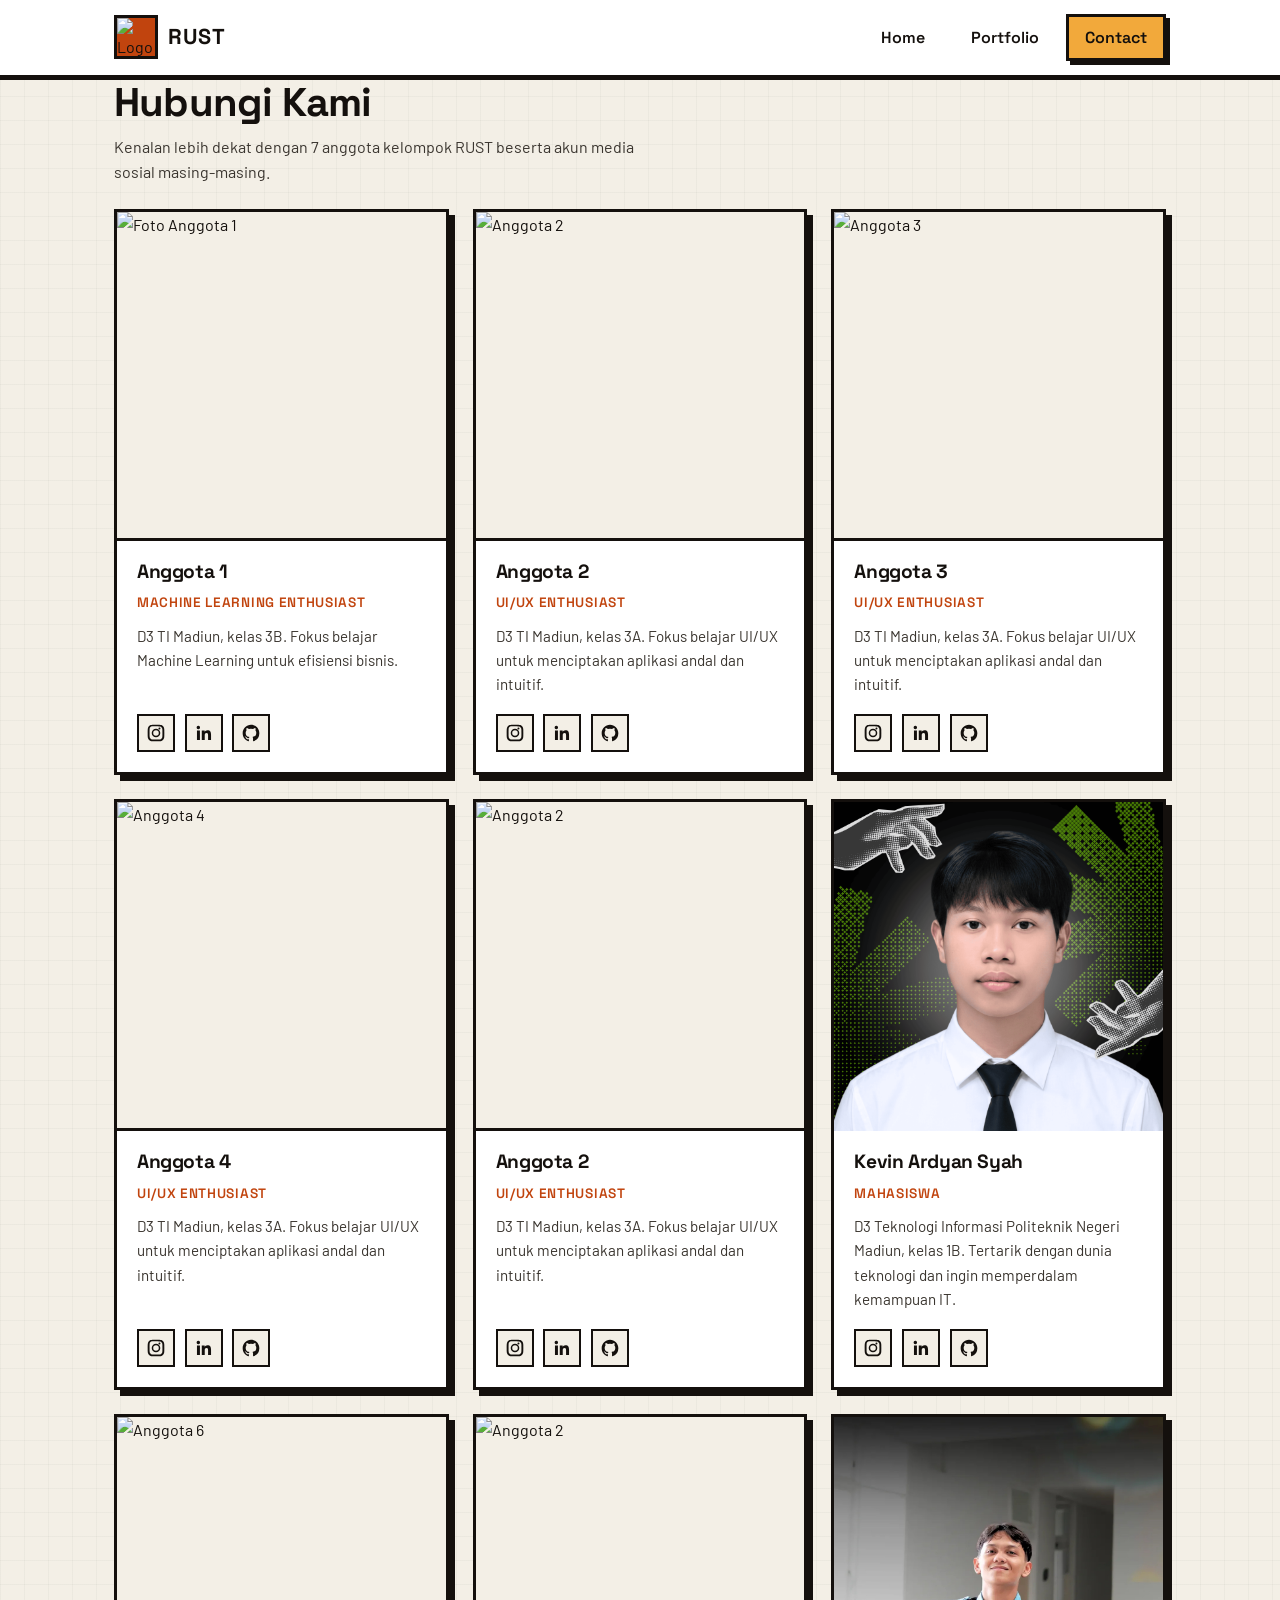
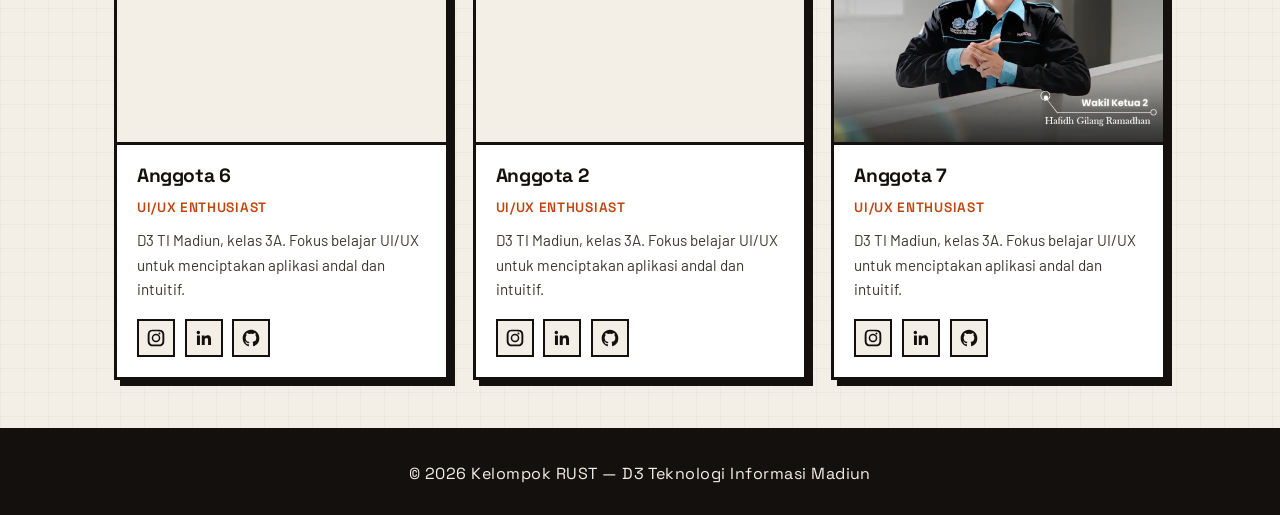
==== commit be7a16af: "feat: update contact and portfolio pages with new content and images" ====
--- a/contact.html
+++ b/contact.html
@@ -217,26 +217,25 @@
 
         <article class="card">
           <img
-            src="https://placehold.co/400x400"
+            src="assets/kevin.png"
             alt="Anggota 5
             class="member-card__avatar"
           />
           <div class="card__body">
-            <h3 class="member-card__name">Anggota 5</h3>
-            <span class="member-card__role">UI/UX Enthusiast</span>
-            <p class="card__desc">
-              D3 TI Madiun, kelas 3A. Fokus belajar UI/UX untuk menciptakan
-              aplikasi andal dan intuitif.
-            </p>
-
-            <div class="socials">
-              <a href="https://instagram.com/username_michelle" target="_blank" rel="noopener" aria-label="Instagram Michelle">
-                <svg viewBox="0 0 24 24"><path d="M12 2c2.72 0 3.06.01 4.12.06 1.06.05 1.79.22 2.43.47.66.26 1.22.6 1.77 1.15.55.55.89 1.11 1.15 1.77.25.64.42 1.37.47 2.43C21.99 8.94 22 9.28 22 12s-.01 3.06-.06 4.12c-.05 1.06-.22 1.79-.47 2.43a4.9 4.9 0 0 1-1.15 1.77c-.55.55-1.11.89-1.77 1.15-.64.25-1.37.42-2.43.47C15.06 21.99 14.72 22 12 22s-3.06-.01-4.12-.06c-1.06-.05-1.79-.22-2.43-.47a4.9 4.9 0 0 1-1.77-1.15 4.9 4.9 0 0 1-1.15-1.77c-.25-.64-.42-1.37-.47-2.43C2.01 15.06 2 14.72 2 12s.01-3.06.06-4.12c.05-1.06.22-1.79.47-2.43.26-.66.6-1.22 1.15-1.77a4.9 4.9 0 0 1 1.77-1.15c.64-.25 1.37-.42 2.43-.47C8.94 2.01 9.28 2 12 2zm0 1.8c-2.67 0-2.99.01-4.04.06-.86.04-1.33.18-1.64.3-.41.16-.71.35-1.02.66-.31.31-.5.61-.66 1.02-.12.31-.26.78-.3 1.64C4.29 9.01 4.28 9.33 4.28 12s.01 2.99.06 4.04c.04.86.18 1.33.3 1.64.16.41.35.71.66 1.02.31.31.61.5 1.02.66.31.12.78.26 1.64.3 1.05.05 1.37.06 4.04.06s2.99-.01 4.04-.06c.86-.04 1.33-.18 1.64-.3.41-.16.71-.35 1.02-.66.31-.31.5-.61.66-1.02.12-.31.26-.78.3-1.64.05-1.05.06-1.37.06-4.04s-.01-2.99-.06-4.04c-.04-.86-.18-1.33-.3-1.64a2.75 2.75 0 0 0-.66-1.02 2.75 2.75 0 0 0-1.02-.66c-.31-.12-.78-.26-1.64-.3C14.99 3.81 14.67 3.8 12 3.8zm0 3.05a5.15 5.15 0 1 1 0 10.3 5.15 5.15 0 0 1 0-10.3zm0 1.8a3.35 3.35 0 1 0 0 6.7 3.35 3.35 0 0 0 0-6.7zm5.35-1.98a1.2 1.2 0 1 1-2.4 0 1.2 1.2 0 0 1 2.4 0z"/></svg>
-              </a>
-              <a href="https://linkedin.com/in/username_michelle" target="_blank" rel="noopener" aria-label="LinkedIn Michelle">
-                <svg viewBox="0 0 24 24"><path d="M20.45 20.45h-3.56v-5.57c0-1.33-.02-3.03-1.85-3.03-1.86 0-2.15 1.45-2.15 2.94v5.66H9.34V9h3.42v1.56h.05c.48-.9 1.64-1.85 3.37-1.85 3.6 0 4.27 2.37 4.27 5.46v6.28zM5.34 7.43a2.07 2.07 0 1 1 0-4.13 2.07 2.07 0 0 1 0 4.13zM7.12 20.45H3.56V9h3.56v11.45z"/></svg>
-              </a>
-              <a href="https://github.com/username_michelle" target="_blank" rel="noopener" aria-label="GitHub Michelle">
+            <h3 class="member-card__name">Kevin Ardyan Syah</h3>
+            <span class="member-card__role">Mahasiswa</span>
+            <p class="card__desc">
+              D3 Teknologi Informasi Politeknik Negeri Madiun, kelas 1B. Tertarik dengan dunia teknologi dan ingin memperdalam kemampuan IT.
+            </p>
+
+            <div class="socials">
+              <a href="https://www.instagram.com/fddlf_19/" target="_blank" rel="noopener" aria-label="Instagram Michelle">
+                <svg viewBox="0 0 24 24"><path d="M12 2c2.72 0 3.06.01 4.12.06 1.06.05 1.79.22 2.43.47.66.26 1.22.6 1.77 1.15.55.55.89 1.11 1.15 1.77.25.64.42 1.37.47 2.43C21.99 8.94 22 9.28 22 12s-.01 3.06-.06 4.12c-.05 1.06-.22 1.79-.47 2.43a4.9 4.9 0 0 1-1.15 1.77c-.55.55-1.11.89-1.77 1.15-.64.25-1.37.42-2.43.47C15.06 21.99 14.72 22 12 22s-3.06-.01-4.12-.06c-1.06-.05-1.79-.22-2.43-.47a4.9 4.9 0 0 1-1.77-1.15 4.9 4.9 0 0 1-1.15-1.77c-.25-.64-.42-1.37-.47-2.43C2.01 15.06 2 14.72 2 12s.01-3.06.06-4.12c.05-1.06.22-1.79.47-2.43.26-.66.6-1.22 1.15-1.77a4.9 4.9 0 0 1 1.77-1.15c.64-.25 1.37-.42 2.43-.47C8.94 2.01 9.28 2 12 2zm0 1.8c-2.67 0-2.99.01-4.04.06-.86.04-1.33.18-1.64.3-.41.16-.71.35-1.02.66-.31.31-.5.61-.66 1.02-.12.31-.26.78-.3 1.64C4.29 9.01 4.28 9.33 4.28 12s.01 2.99.06 4.04c.04.86.18 1.33.3 1.64.16.41.35.71.66 1.02.31.31.61.5 1.02.66.31.12.78.26 1.64.3 1.05.05 1.37.06 4.04.06s2.99-.01 4.04-.06c.86-.04 1.33-.18 1.64-.3.41-.16.71-.35 1.02-.66.31-.31.5-.61.66-1.02.12-.31.26-.78.3-1.64.05-1.05.06-1.37.06-4.04s-.01-2.99-.06-4.04c-.04-.86-.18-1.33-.3-1.64a2.75 2.75 0 0 0-.66-1.02 2.75 2.75 0 0 0-1.02-.66c-.31-.12-.78-.26-1.64-.3C14.99 3.81 14.67 3.8 12 3.8zm0 3.05a5.15 5.15 0 1 1 0 10.3 5.15 5.15 0 0 1 0-10.3zm0 1.8a3.35 3.35 0 1 0 0 6.7 3.35 3.35 0 0 0 0-6.7zm5.35-1.98a1.2 1.2 0 1 1-2.4 0 1.2 1.2 0 0 1 2.4 0z"/></svg>
+              </a>
+              <a href="https://www.linkedin.com/in/kevin-ardyan-syah-0b9a84430/" target="_blank" rel="noopener" aria-label="LinkedIn Michelle">
+                <svg viewBox="0 0 24 24"><path d="M20.45 20.45h-3.56v-5.57c0-1.33-.02-3.03-1.85-3.03-1.86 0-2.15 1.45-2.15 2.94v5.66H9.34V9h3.42v1.56h.05c.48-.9 1.64-1.85 3.37-1.85 3.6 0 4.27 2.37 4.27 5.46v6.28zM5.34 7.43a2.07 2.07 0 1 1 0-4.13 2.07 2.07 0 0 1 0 4.13zM7.12 20.45H3.56V9h3.56v11.45z"/></svg>
+              </a>
+              <a href="https://github.com/kevin-runtime" target="_blank" rel="noopener" aria-label="GitHub Michelle">
                 <svg viewBox="0 0 24 24"><path d="M12 2C6.48 2 2 6.58 2 12.19c0 4.49 2.87 8.3 6.84 9.65.5.1.68-.22.68-.49 0-.24-.01-1.03-.01-1.87-2.78.61-3.37-1.21-3.37-1.21-.45-1.18-1.11-1.49-1.11-1.49-.9-.63.07-.62.07-.62 1 .07 1.53 1.05 1.53 1.05.89 1.55 2.34 1.1 2.91.84.09-.66.35-1.1.63-1.36-2.22-.26-4.56-1.14-4.56-5.07 0-1.12.39-2.03 1.03-2.75-.1-.26-.45-1.32.1-2.76 0 0 .84-.27 2.75 1.05a9.3 9.3 0 0 1 5 0c1.9-1.32 2.74-1.05 2.74-1.05.56 1.44.21 2.5.1 2.76.65.72 1.03 1.63 1.03 2.75 0 3.94-2.34 4.8-4.57 5.06.36.32.68.94.68 1.9 0 1.37-.01 2.48-.01 2.82 0 .27.18.6.69.49A10.2 10.2 0 0 0 22 12.19C22 6.58 17.52 2 12 2z"/></svg>
               </a>
             </div>
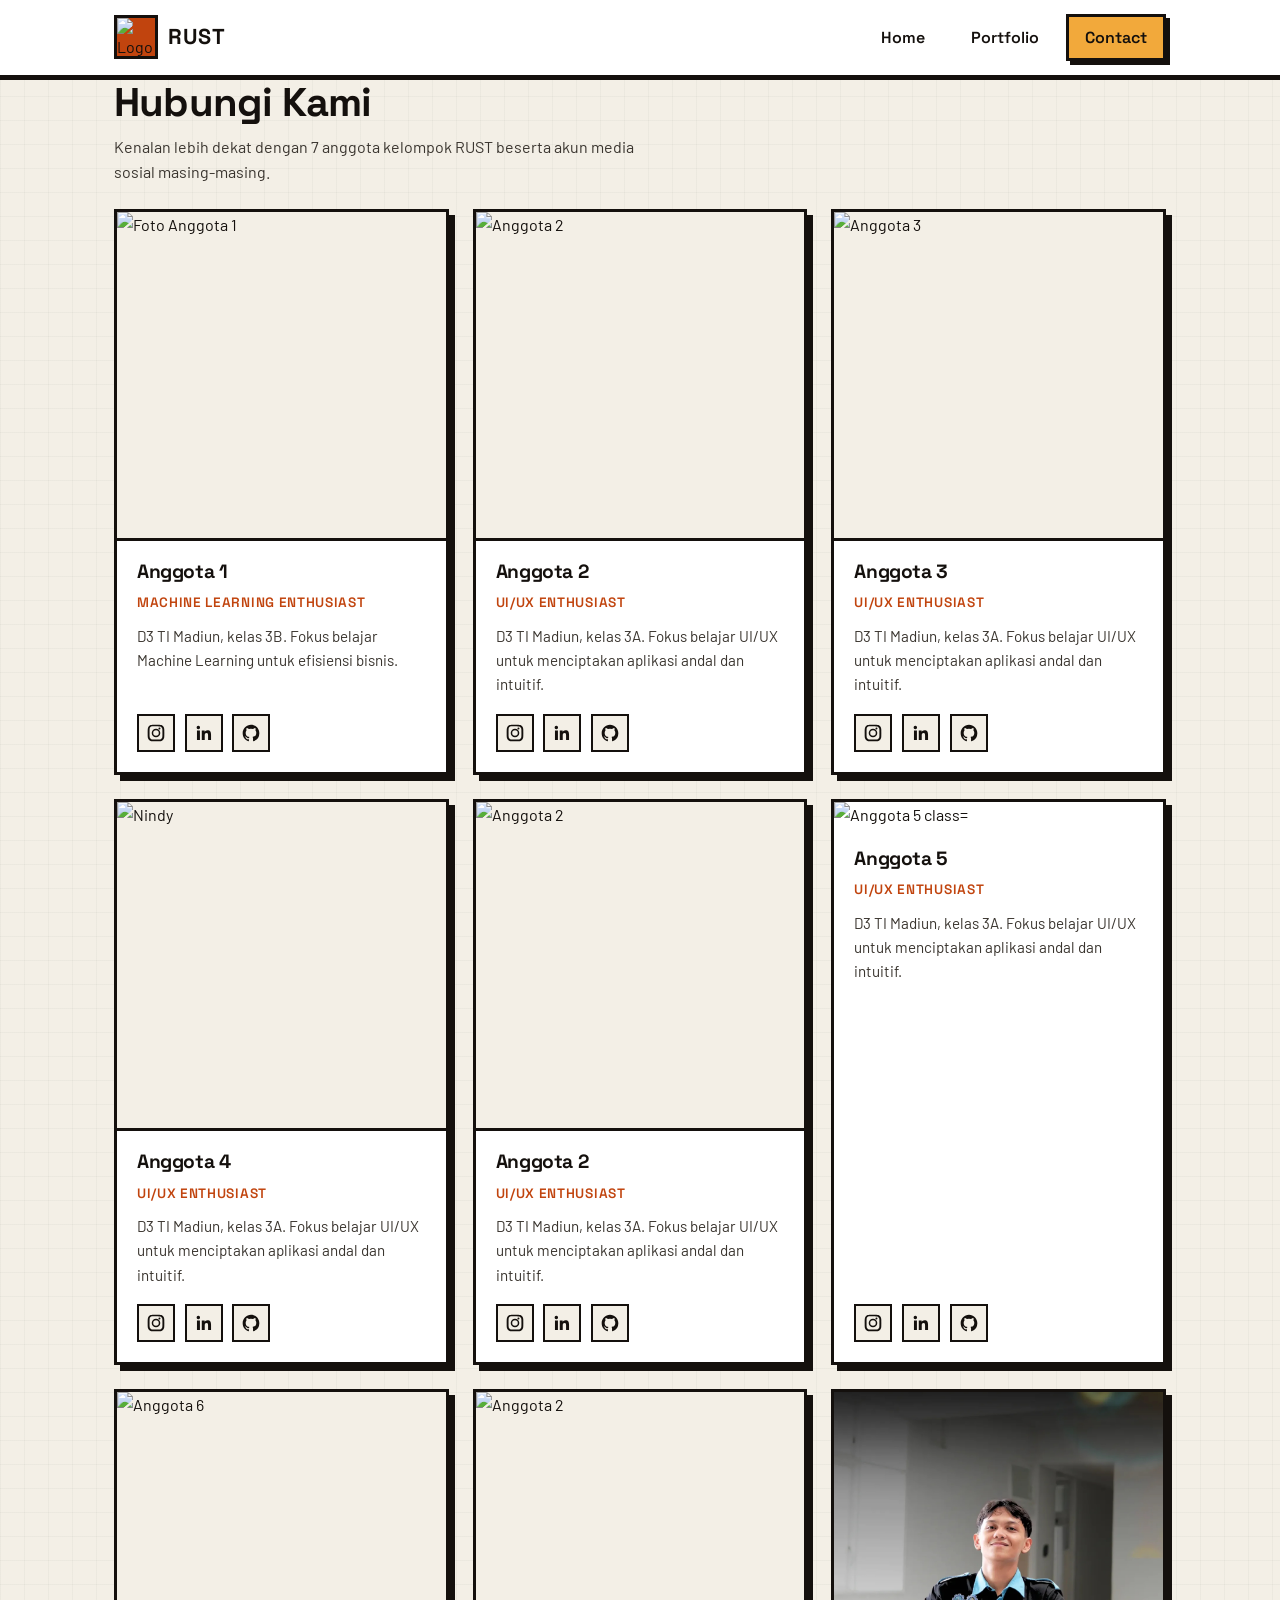
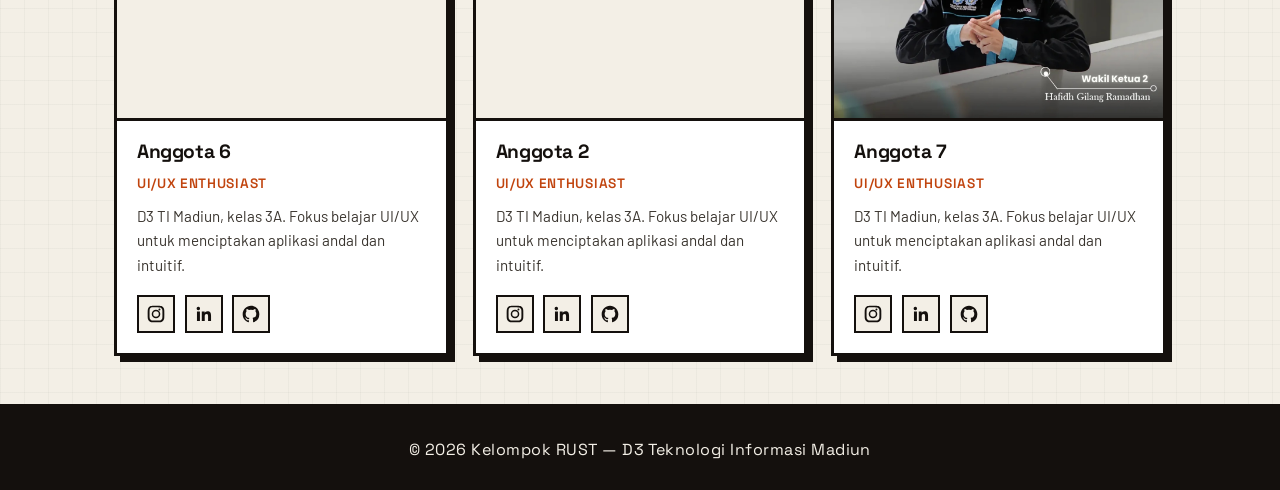
==== commit 60624677: "Update biodata" ====
--- a/contact.html
+++ b/contact.html
@@ -157,8 +157,8 @@
         ============================================================= -->
         <article class="card">
           <img
-            src="https://placehold.co/400x400"
-            alt="Anggota 4"
+            src="nindy.PNG.jpeg"
+            alt="Nindy"
             class="member-card__avatar"
           />
           <div class="card__body">
@@ -217,25 +217,26 @@
 
         <article class="card">
           <img
-            src="assets/kevin.png"
+            src="https://placehold.co/400x400"
             alt="Anggota 5
             class="member-card__avatar"
           />
           <div class="card__body">
-            <h3 class="member-card__name">Kevin Ardyan Syah</h3>
-            <span class="member-card__role">Mahasiswa</span>
-            <p class="card__desc">
-              D3 Teknologi Informasi Politeknik Negeri Madiun, kelas 1B. Tertarik dengan dunia teknologi dan ingin memperdalam kemampuan IT.
-            </p>
-
-            <div class="socials">
-              <a href="https://www.instagram.com/fddlf_19/" target="_blank" rel="noopener" aria-label="Instagram Michelle">
-                <svg viewBox="0 0 24 24"><path d="M12 2c2.72 0 3.06.01 4.12.06 1.06.05 1.79.22 2.43.47.66.26 1.22.6 1.77 1.15.55.55.89 1.11 1.15 1.77.25.64.42 1.37.47 2.43C21.99 8.94 22 9.28 22 12s-.01 3.06-.06 4.12c-.05 1.06-.22 1.79-.47 2.43a4.9 4.9 0 0 1-1.15 1.77c-.55.55-1.11.89-1.77 1.15-.64.25-1.37.42-2.43.47C15.06 21.99 14.72 22 12 22s-3.06-.01-4.12-.06c-1.06-.05-1.79-.22-2.43-.47a4.9 4.9 0 0 1-1.77-1.15 4.9 4.9 0 0 1-1.15-1.77c-.25-.64-.42-1.37-.47-2.43C2.01 15.06 2 14.72 2 12s.01-3.06.06-4.12c.05-1.06.22-1.79.47-2.43.26-.66.6-1.22 1.15-1.77a4.9 4.9 0 0 1 1.77-1.15c.64-.25 1.37-.42 2.43-.47C8.94 2.01 9.28 2 12 2zm0 1.8c-2.67 0-2.99.01-4.04.06-.86.04-1.33.18-1.64.3-.41.16-.71.35-1.02.66-.31.31-.5.61-.66 1.02-.12.31-.26.78-.3 1.64C4.29 9.01 4.28 9.33 4.28 12s.01 2.99.06 4.04c.04.86.18 1.33.3 1.64.16.41.35.71.66 1.02.31.31.61.5 1.02.66.31.12.78.26 1.64.3 1.05.05 1.37.06 4.04.06s2.99-.01 4.04-.06c.86-.04 1.33-.18 1.64-.3.41-.16.71-.35 1.02-.66.31-.31.5-.61.66-1.02.12-.31.26-.78.3-1.64.05-1.05.06-1.37.06-4.04s-.01-2.99-.06-4.04c-.04-.86-.18-1.33-.3-1.64a2.75 2.75 0 0 0-.66-1.02 2.75 2.75 0 0 0-1.02-.66c-.31-.12-.78-.26-1.64-.3C14.99 3.81 14.67 3.8 12 3.8zm0 3.05a5.15 5.15 0 1 1 0 10.3 5.15 5.15 0 0 1 0-10.3zm0 1.8a3.35 3.35 0 1 0 0 6.7 3.35 3.35 0 0 0 0-6.7zm5.35-1.98a1.2 1.2 0 1 1-2.4 0 1.2 1.2 0 0 1 2.4 0z"/></svg>
-              </a>
-              <a href="https://www.linkedin.com/in/kevin-ardyan-syah-0b9a84430/" target="_blank" rel="noopener" aria-label="LinkedIn Michelle">
-                <svg viewBox="0 0 24 24"><path d="M20.45 20.45h-3.56v-5.57c0-1.33-.02-3.03-1.85-3.03-1.86 0-2.15 1.45-2.15 2.94v5.66H9.34V9h3.42v1.56h.05c.48-.9 1.64-1.85 3.37-1.85 3.6 0 4.27 2.37 4.27 5.46v6.28zM5.34 7.43a2.07 2.07 0 1 1 0-4.13 2.07 2.07 0 0 1 0 4.13zM7.12 20.45H3.56V9h3.56v11.45z"/></svg>
-              </a>
-              <a href="https://github.com/kevin-runtime" target="_blank" rel="noopener" aria-label="GitHub Michelle">
+            <h3 class="member-card__name">Anggota 5</h3>
+            <span class="member-card__role">UI/UX Enthusiast</span>
+            <p class="card__desc">
+              D3 TI Madiun, kelas 3A. Fokus belajar UI/UX untuk menciptakan
+              aplikasi andal dan intuitif.
+            </p>
+
+            <div class="socials">
+              <a href="https://instagram.com/username_michelle" target="_blank" rel="noopener" aria-label="Instagram Michelle">
+                <svg viewBox="0 0 24 24"><path d="M12 2c2.72 0 3.06.01 4.12.06 1.06.05 1.79.22 2.43.47.66.26 1.22.6 1.77 1.15.55.55.89 1.11 1.15 1.77.25.64.42 1.37.47 2.43C21.99 8.94 22 9.28 22 12s-.01 3.06-.06 4.12c-.05 1.06-.22 1.79-.47 2.43a4.9 4.9 0 0 1-1.15 1.77c-.55.55-1.11.89-1.77 1.15-.64.25-1.37.42-2.43.47C15.06 21.99 14.72 22 12 22s-3.06-.01-4.12-.06c-1.06-.05-1.79-.22-2.43-.47a4.9 4.9 0 0 1-1.77-1.15 4.9 4.9 0 0 1-1.15-1.77c-.25-.64-.42-1.37-.47-2.43C2.01 15.06 2 14.72 2 12s.01-3.06.06-4.12c.05-1.06.22-1.79.47-2.43.26-.66.6-1.22 1.15-1.77a4.9 4.9 0 0 1 1.77-1.15c.64-.25 1.37-.42 2.43-.47C8.94 2.01 9.28 2 12 2zm0 1.8c-2.67 0-2.99.01-4.04.06-.86.04-1.33.18-1.64.3-.41.16-.71.35-1.02.66-.31.31-.5.61-.66 1.02-.12.31-.26.78-.3 1.64C4.29 9.01 4.28 9.33 4.28 12s.01 2.99.06 4.04c.04.86.18 1.33.3 1.64.16.41.35.71.66 1.02.31.31.61.5 1.02.66.31.12.78.26 1.64.3 1.05.05 1.37.06 4.04.06s2.99-.01 4.04-.06c.86-.04 1.33-.18 1.64-.3.41-.16.71-.35 1.02-.66.31-.31.5-.61.66-1.02.12-.31.26-.78.3-1.64.05-1.05.06-1.37.06-4.04s-.01-2.99-.06-4.04c-.04-.86-.18-1.33-.3-1.64a2.75 2.75 0 0 0-.66-1.02 2.75 2.75 0 0 0-1.02-.66c-.31-.12-.78-.26-1.64-.3C14.99 3.81 14.67 3.8 12 3.8zm0 3.05a5.15 5.15 0 1 1 0 10.3 5.15 5.15 0 0 1 0-10.3zm0 1.8a3.35 3.35 0 1 0 0 6.7 3.35 3.35 0 0 0 0-6.7zm5.35-1.98a1.2 1.2 0 1 1-2.4 0 1.2 1.2 0 0 1 2.4 0z"/></svg>
+              </a>
+              <a href="https://linkedin.com/in/username_michelle" target="_blank" rel="noopener" aria-label="LinkedIn Michelle">
+                <svg viewBox="0 0 24 24"><path d="M20.45 20.45h-3.56v-5.57c0-1.33-.02-3.03-1.85-3.03-1.86 0-2.15 1.45-2.15 2.94v5.66H9.34V9h3.42v1.56h.05c.48-.9 1.64-1.85 3.37-1.85 3.6 0 4.27 2.37 4.27 5.46v6.28zM5.34 7.43a2.07 2.07 0 1 1 0-4.13 2.07 2.07 0 0 1 0 4.13zM7.12 20.45H3.56V9h3.56v11.45z"/></svg>
+              </a>
+              <a href="https://github.com/username_michelle" target="_blank" rel="noopener" aria-label="GitHub Michelle">
                 <svg viewBox="0 0 24 24"><path d="M12 2C6.48 2 2 6.58 2 12.19c0 4.49 2.87 8.3 6.84 9.65.5.1.68-.22.68-.49 0-.24-.01-1.03-.01-1.87-2.78.61-3.37-1.21-3.37-1.21-.45-1.18-1.11-1.49-1.11-1.49-.9-.63.07-.62.07-.62 1 .07 1.53 1.05 1.53 1.05.89 1.55 2.34 1.1 2.91.84.09-.66.35-1.1.63-1.36-2.22-.26-4.56-1.14-4.56-5.07 0-1.12.39-2.03 1.03-2.75-.1-.26-.45-1.32.1-2.76 0 0 .84-.27 2.75 1.05a9.3 9.3 0 0 1 5 0c1.9-1.32 2.74-1.05 2.74-1.05.56 1.44.21 2.5.1 2.76.65.72 1.03 1.63 1.03 2.75 0 3.94-2.34 4.8-4.57 5.06.36.32.68.94.68 1.9 0 1.37-.01 2.48-.01 2.82 0 .27.18.6.69.49A10.2 10.2 0 0 0 22 12.19C22 6.58 17.52 2 12 2z"/></svg>
               </a>
             </div>
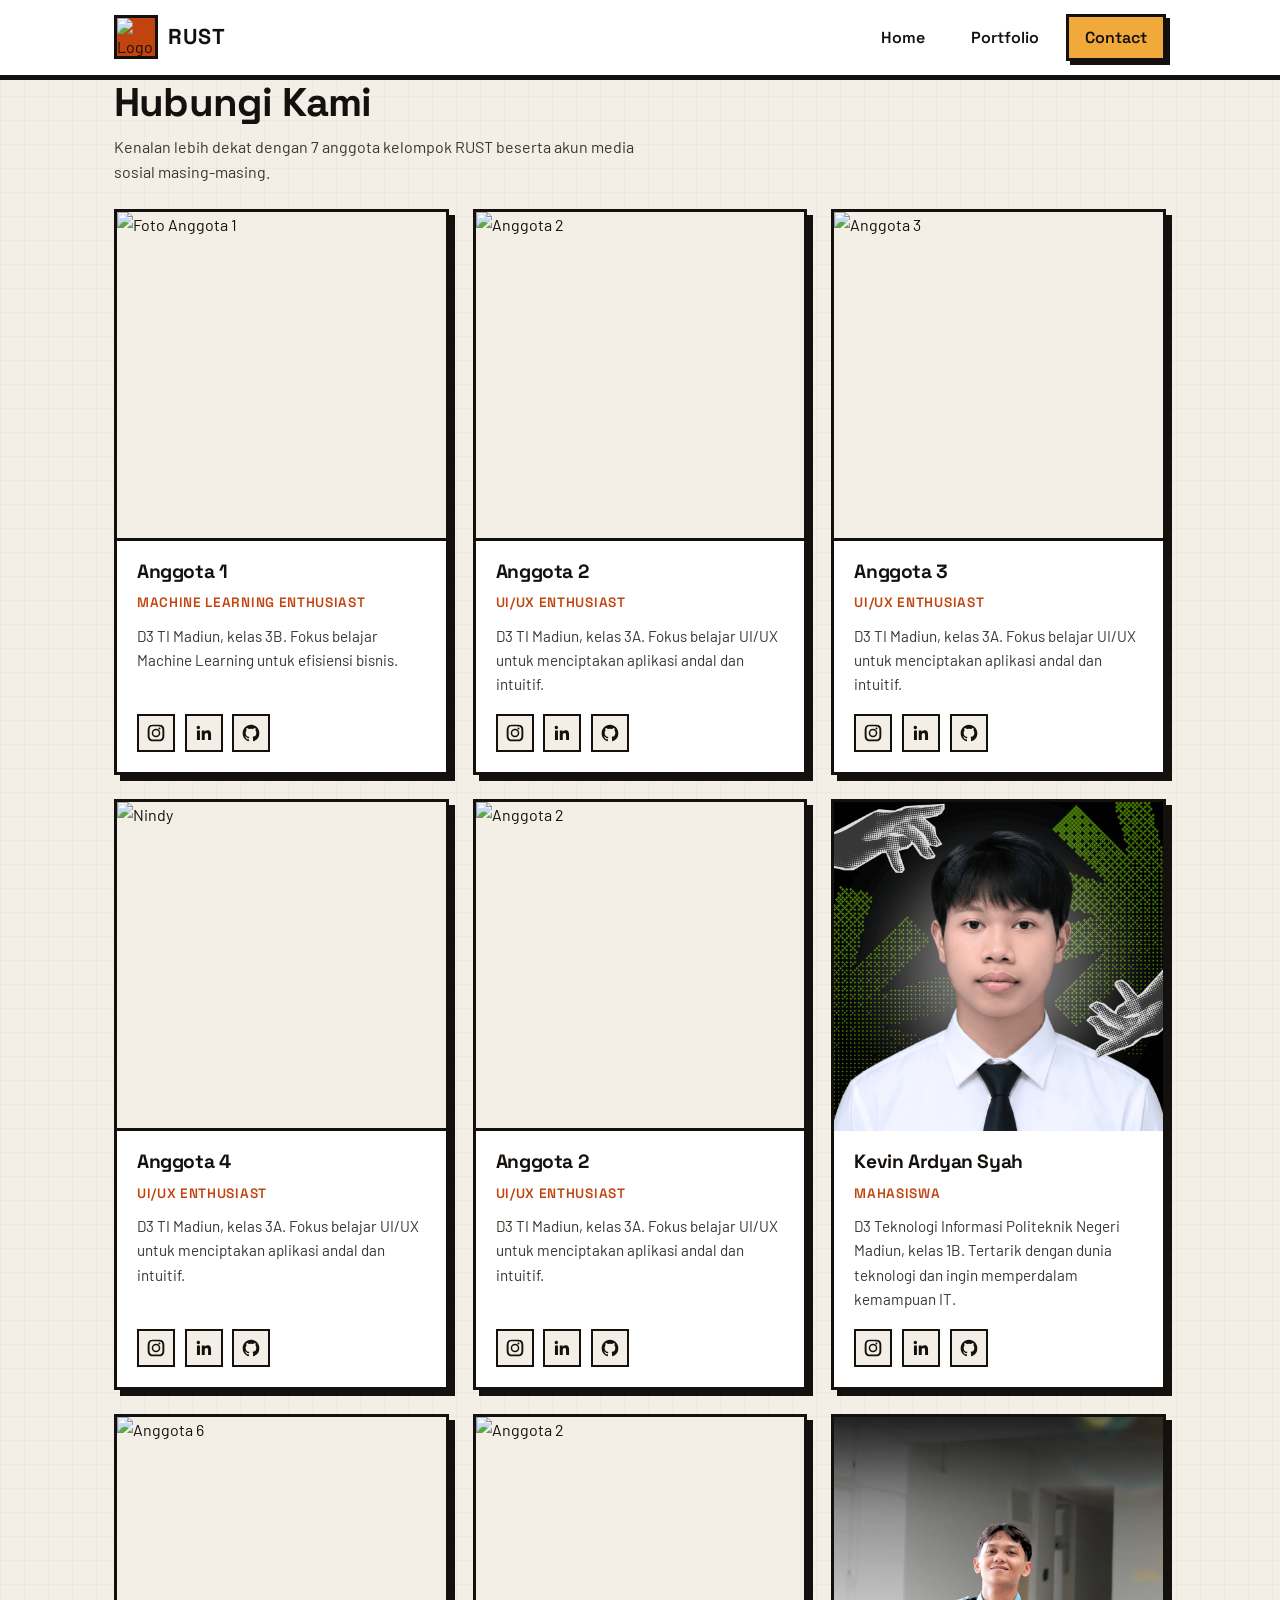
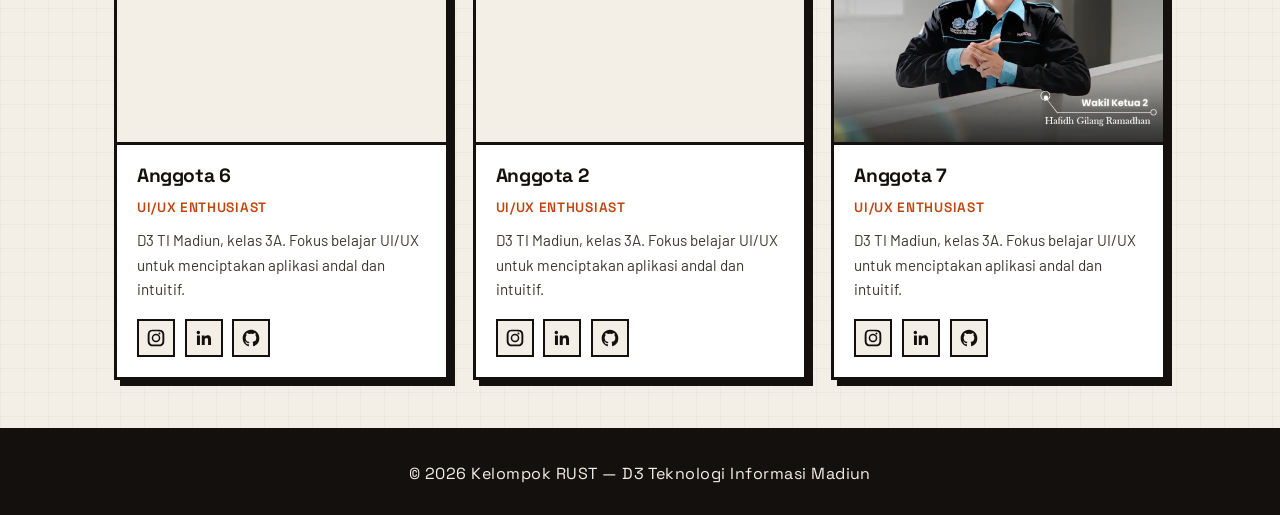
==== commit dcd8c5d0: "Merge 6062467780acf44fa3af98dae1818d4af3eaa292 into 02a6e2dca09d3b19a16f14a7aa4c05e96d1a6c9c" ====
--- a/contact.html
+++ b/contact.html
@@ -217,26 +217,25 @@
 
         <article class="card">
           <img
-            src="https://placehold.co/400x400"
+            src="assets/kevin.png"
             alt="Anggota 5
             class="member-card__avatar"
           />
           <div class="card__body">
-            <h3 class="member-card__name">Anggota 5</h3>
-            <span class="member-card__role">UI/UX Enthusiast</span>
-            <p class="card__desc">
-              D3 TI Madiun, kelas 3A. Fokus belajar UI/UX untuk menciptakan
-              aplikasi andal dan intuitif.
-            </p>
-
-            <div class="socials">
-              <a href="https://instagram.com/username_michelle" target="_blank" rel="noopener" aria-label="Instagram Michelle">
-                <svg viewBox="0 0 24 24"><path d="M12 2c2.72 0 3.06.01 4.12.06 1.06.05 1.79.22 2.43.47.66.26 1.22.6 1.77 1.15.55.55.89 1.11 1.15 1.77.25.64.42 1.37.47 2.43C21.99 8.94 22 9.28 22 12s-.01 3.06-.06 4.12c-.05 1.06-.22 1.79-.47 2.43a4.9 4.9 0 0 1-1.15 1.77c-.55.55-1.11.89-1.77 1.15-.64.25-1.37.42-2.43.47C15.06 21.99 14.72 22 12 22s-3.06-.01-4.12-.06c-1.06-.05-1.79-.22-2.43-.47a4.9 4.9 0 0 1-1.77-1.15 4.9 4.9 0 0 1-1.15-1.77c-.25-.64-.42-1.37-.47-2.43C2.01 15.06 2 14.72 2 12s.01-3.06.06-4.12c.05-1.06.22-1.79.47-2.43.26-.66.6-1.22 1.15-1.77a4.9 4.9 0 0 1 1.77-1.15c.64-.25 1.37-.42 2.43-.47C8.94 2.01 9.28 2 12 2zm0 1.8c-2.67 0-2.99.01-4.04.06-.86.04-1.33.18-1.64.3-.41.16-.71.35-1.02.66-.31.31-.5.61-.66 1.02-.12.31-.26.78-.3 1.64C4.29 9.01 4.28 9.33 4.28 12s.01 2.99.06 4.04c.04.86.18 1.33.3 1.64.16.41.35.71.66 1.02.31.31.61.5 1.02.66.31.12.78.26 1.64.3 1.05.05 1.37.06 4.04.06s2.99-.01 4.04-.06c.86-.04 1.33-.18 1.64-.3.41-.16.71-.35 1.02-.66.31-.31.5-.61.66-1.02.12-.31.26-.78.3-1.64.05-1.05.06-1.37.06-4.04s-.01-2.99-.06-4.04c-.04-.86-.18-1.33-.3-1.64a2.75 2.75 0 0 0-.66-1.02 2.75 2.75 0 0 0-1.02-.66c-.31-.12-.78-.26-1.64-.3C14.99 3.81 14.67 3.8 12 3.8zm0 3.05a5.15 5.15 0 1 1 0 10.3 5.15 5.15 0 0 1 0-10.3zm0 1.8a3.35 3.35 0 1 0 0 6.7 3.35 3.35 0 0 0 0-6.7zm5.35-1.98a1.2 1.2 0 1 1-2.4 0 1.2 1.2 0 0 1 2.4 0z"/></svg>
-              </a>
-              <a href="https://linkedin.com/in/username_michelle" target="_blank" rel="noopener" aria-label="LinkedIn Michelle">
-                <svg viewBox="0 0 24 24"><path d="M20.45 20.45h-3.56v-5.57c0-1.33-.02-3.03-1.85-3.03-1.86 0-2.15 1.45-2.15 2.94v5.66H9.34V9h3.42v1.56h.05c.48-.9 1.64-1.85 3.37-1.85 3.6 0 4.27 2.37 4.27 5.46v6.28zM5.34 7.43a2.07 2.07 0 1 1 0-4.13 2.07 2.07 0 0 1 0 4.13zM7.12 20.45H3.56V9h3.56v11.45z"/></svg>
-              </a>
-              <a href="https://github.com/username_michelle" target="_blank" rel="noopener" aria-label="GitHub Michelle">
+            <h3 class="member-card__name">Kevin Ardyan Syah</h3>
+            <span class="member-card__role">Mahasiswa</span>
+            <p class="card__desc">
+              D3 Teknologi Informasi Politeknik Negeri Madiun, kelas 1B. Tertarik dengan dunia teknologi dan ingin memperdalam kemampuan IT.
+            </p>
+
+            <div class="socials">
+              <a href="https://www.instagram.com/fddlf_19/" target="_blank" rel="noopener" aria-label="Instagram Michelle">
+                <svg viewBox="0 0 24 24"><path d="M12 2c2.72 0 3.06.01 4.12.06 1.06.05 1.79.22 2.43.47.66.26 1.22.6 1.77 1.15.55.55.89 1.11 1.15 1.77.25.64.42 1.37.47 2.43C21.99 8.94 22 9.28 22 12s-.01 3.06-.06 4.12c-.05 1.06-.22 1.79-.47 2.43a4.9 4.9 0 0 1-1.15 1.77c-.55.55-1.11.89-1.77 1.15-.64.25-1.37.42-2.43.47C15.06 21.99 14.72 22 12 22s-3.06-.01-4.12-.06c-1.06-.05-1.79-.22-2.43-.47a4.9 4.9 0 0 1-1.77-1.15 4.9 4.9 0 0 1-1.15-1.77c-.25-.64-.42-1.37-.47-2.43C2.01 15.06 2 14.72 2 12s.01-3.06.06-4.12c.05-1.06.22-1.79.47-2.43.26-.66.6-1.22 1.15-1.77a4.9 4.9 0 0 1 1.77-1.15c.64-.25 1.37-.42 2.43-.47C8.94 2.01 9.28 2 12 2zm0 1.8c-2.67 0-2.99.01-4.04.06-.86.04-1.33.18-1.64.3-.41.16-.71.35-1.02.66-.31.31-.5.61-.66 1.02-.12.31-.26.78-.3 1.64C4.29 9.01 4.28 9.33 4.28 12s.01 2.99.06 4.04c.04.86.18 1.33.3 1.64.16.41.35.71.66 1.02.31.31.61.5 1.02.66.31.12.78.26 1.64.3 1.05.05 1.37.06 4.04.06s2.99-.01 4.04-.06c.86-.04 1.33-.18 1.64-.3.41-.16.71-.35 1.02-.66.31-.31.5-.61.66-1.02.12-.31.26-.78.3-1.64.05-1.05.06-1.37.06-4.04s-.01-2.99-.06-4.04c-.04-.86-.18-1.33-.3-1.64a2.75 2.75 0 0 0-.66-1.02 2.75 2.75 0 0 0-1.02-.66c-.31-.12-.78-.26-1.64-.3C14.99 3.81 14.67 3.8 12 3.8zm0 3.05a5.15 5.15 0 1 1 0 10.3 5.15 5.15 0 0 1 0-10.3zm0 1.8a3.35 3.35 0 1 0 0 6.7 3.35 3.35 0 0 0 0-6.7zm5.35-1.98a1.2 1.2 0 1 1-2.4 0 1.2 1.2 0 0 1 2.4 0z"/></svg>
+              </a>
+              <a href="https://www.linkedin.com/in/kevin-ardyan-syah-0b9a84430/" target="_blank" rel="noopener" aria-label="LinkedIn Michelle">
+                <svg viewBox="0 0 24 24"><path d="M20.45 20.45h-3.56v-5.57c0-1.33-.02-3.03-1.85-3.03-1.86 0-2.15 1.45-2.15 2.94v5.66H9.34V9h3.42v1.56h.05c.48-.9 1.64-1.85 3.37-1.85 3.6 0 4.27 2.37 4.27 5.46v6.28zM5.34 7.43a2.07 2.07 0 1 1 0-4.13 2.07 2.07 0 0 1 0 4.13zM7.12 20.45H3.56V9h3.56v11.45z"/></svg>
+              </a>
+              <a href="https://github.com/kevin-runtime" target="_blank" rel="noopener" aria-label="GitHub Michelle">
                 <svg viewBox="0 0 24 24"><path d="M12 2C6.48 2 2 6.58 2 12.19c0 4.49 2.87 8.3 6.84 9.65.5.1.68-.22.68-.49 0-.24-.01-1.03-.01-1.87-2.78.61-3.37-1.21-3.37-1.21-.45-1.18-1.11-1.49-1.11-1.49-.9-.63.07-.62.07-.62 1 .07 1.53 1.05 1.53 1.05.89 1.55 2.34 1.1 2.91.84.09-.66.35-1.1.63-1.36-2.22-.26-4.56-1.14-4.56-5.07 0-1.12.39-2.03 1.03-2.75-.1-.26-.45-1.32.1-2.76 0 0 .84-.27 2.75 1.05a9.3 9.3 0 0 1 5 0c1.9-1.32 2.74-1.05 2.74-1.05.56 1.44.21 2.5.1 2.76.65.72 1.03 1.63 1.03 2.75 0 3.94-2.34 4.8-4.57 5.06.36.32.68.94.68 1.9 0 1.37-.01 2.48-.01 2.82 0 .27.18.6.69.49A10.2 10.2 0 0 0 22 12.19C22 6.58 17.52 2 12 2z"/></svg>
               </a>
             </div>
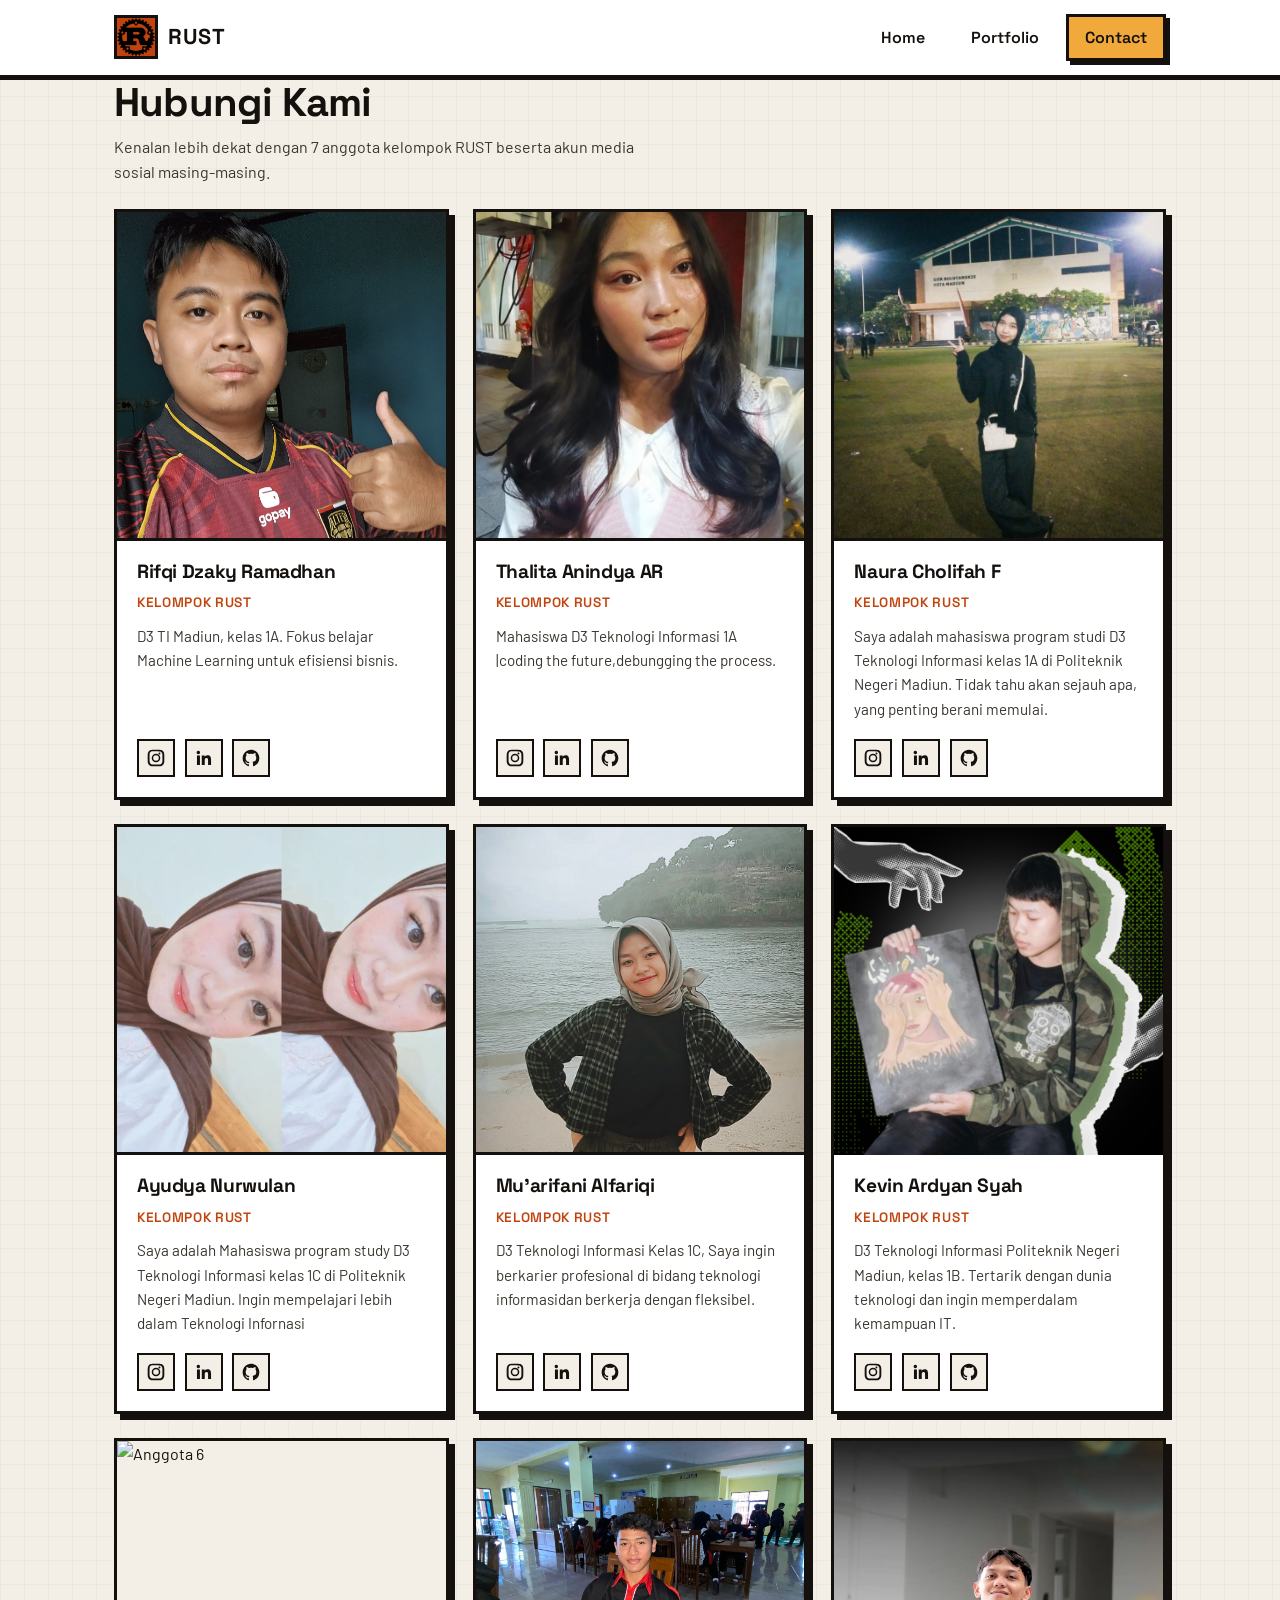
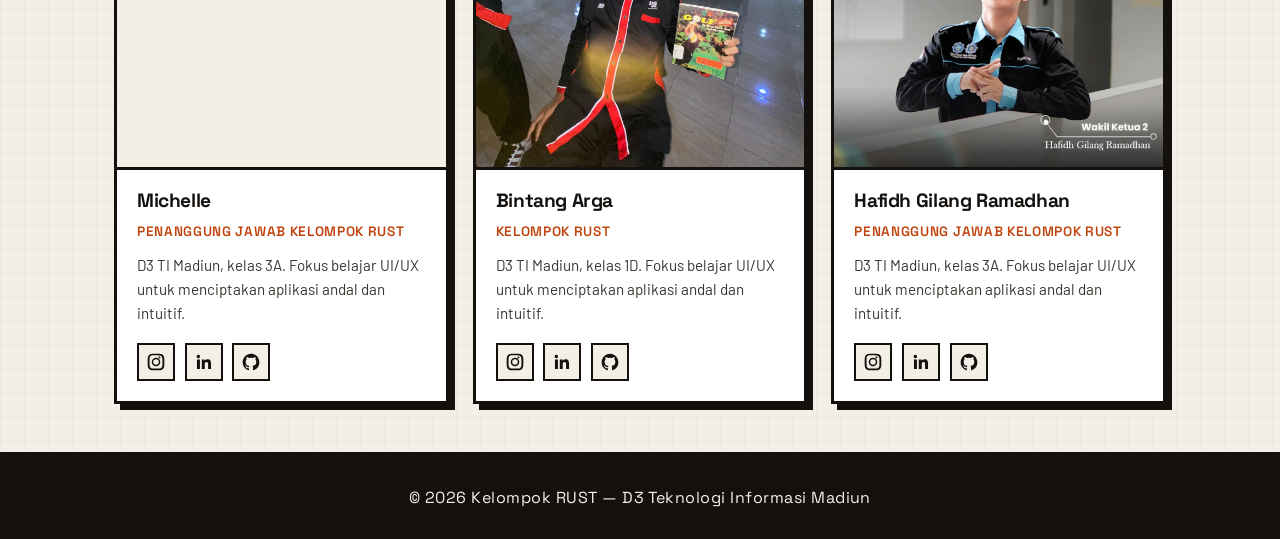
==== commit 2dcb165f: "Update" ====
--- a/contact.html
+++ b/contact.html
@@ -17,7 +17,7 @@
   <header class="navbar">
     <div class="navbar__inner">
       <a href="index.html" class="navbar__brand">
-        <img src="https://placehold.co/828x828" alt="Logo RUST" class="navbar__logo" />
+        <img src="assets/LOGO RUST.webp" alt="Logo RUST" class="navbar__logo" />
         <span class="navbar__title">RUST</span>
       </a>
 
@@ -48,28 +48,28 @@
         ============================================================= -->
         <article class="card">
           <img
-            src="https://placehold.co/400x400"
+            src="assets/Rifqi.jpeg"
             alt="Foto Anggota 1"
             class="member-card__avatar"
           />
           <div class="card__body">
-            <h3 class="member-card__name">Anggota 1</h3>
-            <span class="member-card__role">Machine Learning Enthusiast</span>
-            <p class="card__desc">
-              D3 TI Madiun, kelas 3B. Fokus belajar Machine Learning untuk
+            <h3 class="member-card__name">Rifqi Dzaky Ramadhan</h3>
+            <span class="member-card__role">KELOMPOK RUST</span>
+            <p class="card__desc">
+              D3 TI Madiun, kelas 1A. Fokus belajar Machine Learning untuk
               efisiensi bisnis.
             </p>
 
             <div class="socials">
-              <a href="https://instagram.com/username_hafidh" target="_blank" rel="noopener" aria-label="Instagram Hafidh">
+              <a href="https://www.instagram.com/rif.qing?igsi=MTUwazRscHRxcjRydg%3D%3D" target="_blank" rel="noopener" aria-label="Instagram Hafidh">
                 <!-- Ikon Instagram (SVG inline, tanpa library luar) -->
                 <svg viewBox="0 0 24 24"><path d="M12 2c2.72 0 3.06.01 4.12.06 1.06.05 1.79.22 2.43.47.66.26 1.22.6 1.77 1.15.55.55.89 1.11 1.15 1.77.25.64.42 1.37.47 2.43C21.99 8.94 22 9.28 22 12s-.01 3.06-.06 4.12c-.05 1.06-.22 1.79-.47 2.43a4.9 4.9 0 0 1-1.15 1.77c-.55.55-1.11.89-1.77 1.15-.64.25-1.37.42-2.43.47C15.06 21.99 14.72 22 12 22s-3.06-.01-4.12-.06c-1.06-.05-1.79-.22-2.43-.47a4.9 4.9 0 0 1-1.77-1.15 4.9 4.9 0 0 1-1.15-1.77c-.25-.64-.42-1.37-.47-2.43C2.01 15.06 2 14.72 2 12s.01-3.06.06-4.12c.05-1.06.22-1.79.47-2.43.26-.66.6-1.22 1.15-1.77a4.9 4.9 0 0 1 1.77-1.15c.64-.25 1.37-.42 2.43-.47C8.94 2.01 9.28 2 12 2zm0 1.8c-2.67 0-2.99.01-4.04.06-.86.04-1.33.18-1.64.3-.41.16-.71.35-1.02.66-.31.31-.5.61-.66 1.02-.12.31-.26.78-.3 1.64C4.29 9.01 4.28 9.33 4.28 12s.01 2.99.06 4.04c.04.86.18 1.33.3 1.64.16.41.35.71.66 1.02.31.31.61.5 1.02.66.31.12.78.26 1.64.3 1.05.05 1.37.06 4.04.06s2.99-.01 4.04-.06c.86-.04 1.33-.18 1.64-.3.41-.16.71-.35 1.02-.66.31-.31.5-.61.66-1.02.12-.31.26-.78.3-1.64.05-1.05.06-1.37.06-4.04s-.01-2.99-.06-4.04c-.04-.86-.18-1.33-.3-1.64a2.75 2.75 0 0 0-.66-1.02 2.75 2.75 0 0 0-1.02-.66c-.31-.12-.78-.26-1.64-.3C14.99 3.81 14.67 3.8 12 3.8zm0 3.05a5.15 5.15 0 1 1 0 10.3 5.15 5.15 0 0 1 0-10.3zm0 1.8a3.35 3.35 0 1 0 0 6.7 3.35 3.35 0 0 0 0-6.7zm5.35-1.98a1.2 1.2 0 1 1-2.4 0 1.2 1.2 0 0 1 2.4 0z"/></svg>
               </a>
-              <a href="https://linkedin.com/in/username_hafidh" target="_blank" rel="noopener" aria-label="LinkedIn Hafidh">
+              <a href="https://www.linkedin.com/in/rifqi-dzaky-6a2bb042a/" target="_blank" rel="noopener" aria-label="LinkedIn Hafidh">
                 <!-- Ikon LinkedIn (SVG inline) -->
                 <svg viewBox="0 0 24 24"><path d="M20.45 20.45h-3.56v-5.57c0-1.33-.02-3.03-1.85-3.03-1.86 0-2.15 1.45-2.15 2.94v5.66H9.34V9h3.42v1.56h.05c.48-.9 1.64-1.85 3.37-1.85 3.6 0 4.27 2.37 4.27 5.46v6.28zM5.34 7.43a2.07 2.07 0 1 1 0-4.13 2.07 2.07 0 0 1 0 4.13zM7.12 20.45H3.56V9h3.56v11.45z"/></svg>
               </a>
-              <a href="https://github.com/username_hafidh" target="_blank" rel="noopener" aria-label="GitHub Hafidh">
+              <a href="https://github.com/RifqiDzakyRamadhan" target="_blank" rel="noopener" aria-label="GitHub Hafidh">
                 <!-- Ikon GitHub (SVG inline) -->
                 <svg viewBox="0 0 24 24"><path d="M12 2C6.48 2 2 6.58 2 12.19c0 4.49 2.87 8.3 6.84 9.65.5.1.68-.22.68-.49 0-.24-.01-1.03-.01-1.87-2.78.61-3.37-1.21-3.37-1.21-.45-1.18-1.11-1.49-1.11-1.49-.9-.63.07-.62.07-.62 1 .07 1.53 1.05 1.53 1.05.89 1.55 2.34 1.1 2.91.84.09-.66.35-1.1.63-1.36-2.22-.26-4.56-1.14-4.56-5.07 0-1.12.39-2.03 1.03-2.75-.1-.26-.45-1.32.1-2.76 0 0 .84-.27 2.75 1.05a9.3 9.3 0 0 1 5 0c1.9-1.32 2.74-1.05 2.74-1.05.56 1.44.21 2.5.1 2.76.65.72 1.03 1.63 1.03 2.75 0 3.94-2.34 4.8-4.57 5.06.36.32.68.94.68 1.9 0 1.37-.01 2.48-.01 2.82 0 .27.18.6.69.49A10.2 10.2 0 0 0 22 12.19C22 6.58 17.52 2 12 2z"/></svg>
               </a>
@@ -82,26 +82,25 @@
         ============================================================= -->
         <article class="card">
           <img
-            src="https://placehold.co/400x400"
+            src="assets/Nindy.jpeg"
             alt="Anggota 2"
             class="member-card__avatar"
           />
           <div class="card__body">
-            <h3 class="member-card__name">Anggota 2</h3>
-            <span class="member-card__role">UI/UX Enthusiast</span>
-            <p class="card__desc">
-              D3 TI Madiun, kelas 3A. Fokus belajar UI/UX untuk menciptakan
-              aplikasi andal dan intuitif.
-            </p>
-
-            <div class="socials">
-              <a href="https://instagram.com/username_michelle" target="_blank" rel="noopener" aria-label="Instagram Michelle">
-                <svg viewBox="0 0 24 24"><path d="M12 2c2.72 0 3.06.01 4.12.06 1.06.05 1.79.22 2.43.47.66.26 1.22.6 1.77 1.15.55.55.89 1.11 1.15 1.77.25.64.42 1.37.47 2.43C21.99 8.94 22 9.28 22 12s-.01 3.06-.06 4.12c-.05 1.06-.22 1.79-.47 2.43a4.9 4.9 0 0 1-1.15 1.77c-.55.55-1.11.89-1.77 1.15-.64.25-1.37.42-2.43.47C15.06 21.99 14.72 22 12 22s-3.06-.01-4.12-.06c-1.06-.05-1.79-.22-2.43-.47a4.9 4.9 0 0 1-1.77-1.15 4.9 4.9 0 0 1-1.15-1.77c-.25-.64-.42-1.37-.47-2.43C2.01 15.06 2 14.72 2 12s.01-3.06.06-4.12c.05-1.06.22-1.79.47-2.43.26-.66.6-1.22 1.15-1.77a4.9 4.9 0 0 1 1.77-1.15c.64-.25 1.37-.42 2.43-.47C8.94 2.01 9.28 2 12 2zm0 1.8c-2.67 0-2.99.01-4.04.06-.86.04-1.33.18-1.64.3-.41.16-.71.35-1.02.66-.31.31-.5.61-.66 1.02-.12.31-.26.78-.3 1.64C4.29 9.01 4.28 9.33 4.28 12s.01 2.99.06 4.04c.04.86.18 1.33.3 1.64.16.41.35.71.66 1.02.31.31.61.5 1.02.66.31.12.78.26 1.64.3 1.05.05 1.37.06 4.04.06s2.99-.01 4.04-.06c.86-.04 1.33-.18 1.64-.3.41-.16.71-.35 1.02-.66.31-.31.5-.61.66-1.02.12-.31.26-.78.3-1.64.05-1.05.06-1.37.06-4.04s-.01-2.99-.06-4.04c-.04-.86-.18-1.33-.3-1.64a2.75 2.75 0 0 0-.66-1.02 2.75 2.75 0 0 0-1.02-.66c-.31-.12-.78-.26-1.64-.3C14.99 3.81 14.67 3.8 12 3.8zm0 3.05a5.15 5.15 0 1 1 0 10.3 5.15 5.15 0 0 1 0-10.3zm0 1.8a3.35 3.35 0 1 0 0 6.7 3.35 3.35 0 0 0 0-6.7zm5.35-1.98a1.2 1.2 0 1 1-2.4 0 1.2 1.2 0 0 1 2.4 0z"/></svg>
-              </a>
-              <a href="https://linkedin.com/in/username_michelle" target="_blank" rel="noopener" aria-label="LinkedIn Michelle">
-                <svg viewBox="0 0 24 24"><path d="M20.45 20.45h-3.56v-5.57c0-1.33-.02-3.03-1.85-3.03-1.86 0-2.15 1.45-2.15 2.94v5.66H9.34V9h3.42v1.56h.05c.48-.9 1.64-1.85 3.37-1.85 3.6 0 4.27 2.37 4.27 5.46v6.28zM5.34 7.43a2.07 2.07 0 1 1 0-4.13 2.07 2.07 0 0 1 0 4.13zM7.12 20.45H3.56V9h3.56v11.45z"/></svg>
-              </a>
-              <a href="https://github.com/username_michelle" target="_blank" rel="noopener" aria-label="GitHub Michelle">
+            <h3 class="member-card__name">Thalita Anindya AR</h3>
+            <span class="member-card__role">KELOMPOK RUST</span>
+            <p class="card__desc">
+              Mahasiswa D3 Teknologi Informasi 1A |coding the future,debungging the process.
+            </p>
+
+            <div class="socials">
+              <a href="https://www.instagram.com/thltanindya_/" target="_blank" rel="noopener" aria-label="Instagram Michelle">
+                <svg viewBox="0 0 24 24"><path d="M12 2c2.72 0 3.06.01 4.12.06 1.06.05 1.79.22 2.43.47.66.26 1.22.6 1.77 1.15.55.55.89 1.11 1.15 1.77.25.64.42 1.37.47 2.43C21.99 8.94 22 9.28 22 12s-.01 3.06-.06 4.12c-.05 1.06-.22 1.79-.47 2.43a4.9 4.9 0 0 1-1.15 1.77c-.55.55-1.11.89-1.77 1.15-.64.25-1.37.42-2.43.47C15.06 21.99 14.72 22 12 22s-3.06-.01-4.12-.06c-1.06-.05-1.79-.22-2.43-.47a4.9 4.9 0 0 1-1.77-1.15 4.9 4.9 0 0 1-1.15-1.77c-.25-.64-.42-1.37-.47-2.43C2.01 15.06 2 14.72 2 12s.01-3.06.06-4.12c.05-1.06.22-1.79.47-2.43.26-.66.6-1.22 1.15-1.77a4.9 4.9 0 0 1 1.77-1.15c.64-.25 1.37-.42 2.43-.47C8.94 2.01 9.28 2 12 2zm0 1.8c-2.67 0-2.99.01-4.04.06-.86.04-1.33.18-1.64.3-.41.16-.71.35-1.02.66-.31.31-.5.61-.66 1.02-.12.31-.26.78-.3 1.64C4.29 9.01 4.28 9.33 4.28 12s.01 2.99.06 4.04c.04.86.18 1.33.3 1.64.16.41.35.71.66 1.02.31.31.61.5 1.02.66.31.12.78.26 1.64.3 1.05.05 1.37.06 4.04.06s2.99-.01 4.04-.06c.86-.04 1.33-.18 1.64-.3.41-.16.71-.35 1.02-.66.31-.31.5-.61.66-1.02.12-.31.26-.78.3-1.64.05-1.05.06-1.37.06-4.04s-.01-2.99-.06-4.04c-.04-.86-.18-1.33-.3-1.64a2.75 2.75 0 0 0-.66-1.02 2.75 2.75 0 0 0-1.02-.66c-.31-.12-.78-.26-1.64-.3C14.99 3.81 14.67 3.8 12 3.8zm0 3.05a5.15 5.15 0 1 1 0 10.3 5.15 5.15 0 0 1 0-10.3zm0 1.8a3.35 3.35 0 1 0 0 6.7 3.35 3.35 0 0 0 0-6.7zm5.35-1.98a1.2 1.2 0 1 1-2.4 0 1.2 1.2 0 0 1 2.4 0z"/></svg>
+              </a>
+              <a href="https://www.linkedin.com/in/thalita-anindya-07546142b/" target="_blank" rel="noopener" aria-label="LinkedIn Michelle">
+                <svg viewBox="0 0 24 24"><path d="M20.45 20.45h-3.56v-5.57c0-1.33-.02-3.03-1.85-3.03-1.86 0-2.15 1.45-2.15 2.94v5.66H9.34V9h3.42v1.56h.05c.48-.9 1.64-1.85 3.37-1.85 3.6 0 4.27 2.37 4.27 5.46v6.28zM5.34 7.43a2.07 2.07 0 1 1 0-4.13 2.07 2.07 0 0 1 0 4.13zM7.12 20.45H3.56V9h3.56v11.45z"/></svg>
+              </a>
+              <a href="https://github.com/nindyyy-source" target="_blank" rel="noopener" aria-label="GitHub Michelle">
                 <svg viewBox="0 0 24 24"><path d="M12 2C6.48 2 2 6.58 2 12.19c0 4.49 2.87 8.3 6.84 9.65.5.1.68-.22.68-.49 0-.24-.01-1.03-.01-1.87-2.78.61-3.37-1.21-3.37-1.21-.45-1.18-1.11-1.49-1.11-1.49-.9-.63.07-.62.07-.62 1 .07 1.53 1.05 1.53 1.05.89 1.55 2.34 1.1 2.91.84.09-.66.35-1.1.63-1.36-2.22-.26-4.56-1.14-4.56-5.07 0-1.12.39-2.03 1.03-2.75-.1-.26-.45-1.32.1-2.76 0 0 .84-.27 2.75 1.05a9.3 9.3 0 0 1 5 0c1.9-1.32 2.74-1.05 2.74-1.05.56 1.44.21 2.5.1 2.76.65.72 1.03 1.63 1.03 2.75 0 3.94-2.34 4.8-4.57 5.06.36.32.68.94.68 1.9 0 1.37-.01 2.48-.01 2.82 0 .27.18.6.69.49A10.2 10.2 0 0 0 22 12.19C22 6.58 17.52 2 12 2z"/></svg>
               </a>
             </div>
@@ -126,20 +125,142 @@
         ============================================================= -->
       <article class="card">
           <img
-            src="https://placehold.co/400x400"
+            src="assets/Naura.jpeg"
             alt="Anggota 3"
             class="member-card__avatar"
           />
           <div class="card__body">
-            <h3 class="member-card__name">Anggota 3</h3>
-            <span class="member-card__role">UI/UX Enthusiast</span>
+            <h3 class="member-card__name">Naura Cholifah F</h3>
+            <span class="member-card__role">KELOMPOK RUST</span>
+            <p class="card__desc">
+              Saya adalah mahasiswa program studi D3 Teknologi Informasi kelas 1A di Politeknik Negeri Madiun. Tidak tahu akan sejauh apa, yang penting berani memulai.
+            </p>
+
+            <div class="socials">
+              <a href="https://www.instagram.com/nauracf__?igsi=MWE1d3NpMWQybWVocg%3D%3D" target="_blank" rel="noopener" aria-label="Instagram Michelle">
+                <svg viewBox="0 0 24 24"><path d="M12 2c2.72 0 3.06.01 4.12.06 1.06.05 1.79.22 2.43.47.66.26 1.22.6 1.77 1.15.55.55.89 1.11 1.15 1.77.25.64.42 1.37.47 2.43C21.99 8.94 22 9.28 22 12s-.01 3.06-.06 4.12c-.05 1.06-.22 1.79-.47 2.43a4.9 4.9 0 0 1-1.15 1.77c-.55.55-1.11.89-1.77 1.15-.64.25-1.37.42-2.43.47C15.06 21.99 14.72 22 12 22s-3.06-.01-4.12-.06c-1.06-.05-1.79-.22-2.43-.47a4.9 4.9 0 0 1-1.77-1.15 4.9 4.9 0 0 1-1.15-1.77c-.25-.64-.42-1.37-.47-2.43C2.01 15.06 2 14.72 2 12s.01-3.06.06-4.12c.05-1.06.22-1.79.47-2.43.26-.66.6-1.22 1.15-1.77a4.9 4.9 0 0 1 1.77-1.15c.64-.25 1.37-.42 2.43-.47C8.94 2.01 9.28 2 12 2zm0 1.8c-2.67 0-2.99.01-4.04.06-.86.04-1.33.18-1.64.3-.41.16-.71.35-1.02.66-.31.31-.5.61-.66 1.02-.12.31-.26.78-.3 1.64C4.29 9.01 4.28 9.33 4.28 12s.01 2.99.06 4.04c.04.86.18 1.33.3 1.64.16.41.35.71.66 1.02.31.31.61.5 1.02.66.31.12.78.26 1.64.3 1.05.05 1.37.06 4.04.06s2.99-.01 4.04-.06c.86-.04 1.33-.18 1.64-.3.41-.16.71-.35 1.02-.66.31-.31.5-.61.66-1.02.12-.31.26-.78.3-1.64.05-1.05.06-1.37.06-4.04s-.01-2.99-.06-4.04c-.04-.86-.18-1.33-.3-1.64a2.75 2.75 0 0 0-.66-1.02 2.75 2.75 0 0 0-1.02-.66c-.31-.12-.78-.26-1.64-.3C14.99 3.81 14.67 3.8 12 3.8zm0 3.05a5.15 5.15 0 1 1 0 10.3 5.15 5.15 0 0 1 0-10.3zm0 1.8a3.35 3.35 0 1 0 0 6.7 3.35 3.35 0 0 0 0-6.7zm5.35-1.98a1.2 1.2 0 1 1-2.4 0 1.2 1.2 0 0 1 2.4 0z"/></svg>
+              </a>
+              <a href="https://www.linkedin.com/in/naura-cholifah-92363342b/" target="_blank" rel="noopener" aria-label="LinkedIn Michelle">
+                <svg viewBox="0 0 24 24"><path d="M20.45 20.45h-3.56v-5.57c0-1.33-.02-3.03-1.85-3.03-1.86 0-2.15 1.45-2.15 2.94v5.66H9.34V9h3.42v1.56h.05c.48-.9 1.64-1.85 3.37-1.85 3.6 0 4.27 2.37 4.27 5.46v6.28zM5.34 7.43a2.07 2.07 0 1 1 0-4.13 2.07 2.07 0 0 1 0 4.13zM7.12 20.45H3.56V9h3.56v11.45z"/></svg>
+              </a>
+              <a href="https://github.com/Naura-cholifah" target="_blank" rel="noopener" aria-label="GitHub Michelle">
+                <svg viewBox="0 0 24 24"><path d="M12 2C6.48 2 2 6.58 2 12.19c0 4.49 2.87 8.3 6.84 9.65.5.1.68-.22.68-.49 0-.24-.01-1.03-.01-1.87-2.78.61-3.37-1.21-3.37-1.21-.45-1.18-1.11-1.49-1.11-1.49-.9-.63.07-.62.07-.62 1 .07 1.53 1.05 1.53 1.05.89 1.55 2.34 1.1 2.91.84.09-.66.35-1.1.63-1.36-2.22-.26-4.56-1.14-4.56-5.07 0-1.12.39-2.03 1.03-2.75-.1-.26-.45-1.32.1-2.76 0 0 .84-.27 2.75 1.05a9.3 9.3 0 0 1 5 0c1.9-1.32 2.74-1.05 2.74-1.05.56 1.44.21 2.5.1 2.76.65.72 1.03 1.63 1.03 2.75 0 3.94-2.34 4.8-4.57 5.06.36.32.68.94.68 1.9 0 1.37-.01 2.48-.01 2.82 0 .27.18.6.69.49A10.2 10.2 0 0 0 22 12.19C22 6.58 17.52 2 12 2z"/></svg>
+              </a>
+            </div>
+          </div>
+        </article>
+
+         <!-- ============================================================
+             ANGGOTA 4— Anggota 4sudah terisi, jangan dihapus)
+        ============================================================= -->
+        <article class="card">
+          <img
+            src="assets/Ayudya.png"
+            alt="Anggota 4"
+            class="member-card__avatar"
+          />
+          <div class="card__body">
+            <h3 class="member-card__name">Ayudya Nurwulan</h3>
+            <span class="member-card__role">KELOMPOK RUST</span>
+            <p class="card__desc">
+              Saya adalah Mahasiswa program study D3 Teknologi Informasi kelas 1C di Politeknik Negeri Madiun. 
+              Ingin mempelajari lebih dalam Teknologi Infornasi
+              
+      
+            </p>
+
+            <div class="socials">
+              <a href="https://www.instagram.com/wulnsayu_?igsi=ZDVjY2FyYnkzc2hz" target="_blank" rel="noopener" aria-label="Instagram Michelle">
+                <svg viewBox="0 0 24 24"><path d="M12 2c2.72 0 3.06.01 4.12.06 1.06.05 1.79.22 2.43.47.66.26 1.22.6 1.77 1.15.55.55.89 1.11 1.15 1.77.25.64.42 1.37.47 2.43C21.99 8.94 22 9.28 22 12s-.01 3.06-.06 4.12c-.05 1.06-.22 1.79-.47 2.43a4.9 4.9 0 0 1-1.15 1.77c-.55.55-1.11.89-1.77 1.15-.64.25-1.37.42-2.43.47C15.06 21.99 14.72 22 12 22s-3.06-.01-4.12-.06c-1.06-.05-1.79-.22-2.43-.47a4.9 4.9 0 0 1-1.77-1.15 4.9 4.9 0 0 1-1.15-1.77c-.25-.64-.42-1.37-.47-2.43C2.01 15.06 2 14.72 2 12s.01-3.06.06-4.12c.05-1.06.22-1.79.47-2.43.26-.66.6-1.22 1.15-1.77a4.9 4.9 0 0 1 1.77-1.15c.64-.25 1.37-.42 2.43-.47C8.94 2.01 9.28 2 12 2zm0 1.8c-2.67 0-2.99.01-4.04.06-.86.04-1.33.18-1.64.3-.41.16-.71.35-1.02.66-.31.31-.5.61-.66 1.02-.12.31-.26.78-.3 1.64C4.29 9.01 4.28 9.33 4.28 12s.01 2.99.06 4.04c.04.86.18 1.33.3 1.64.16.41.35.71.66 1.02.31.31.61.5 1.02.66.31.12.78.26 1.64.3 1.05.05 1.37.06 4.04.06s2.99-.01 4.04-.06c.86-.04 1.33-.18 1.64-.3.41-.16.71-.35 1.02-.66.31-.31.5-.61.66-1.02.12-.31.26-.78.3-1.64.05-1.05.06-1.37.06-4.04s-.01-2.99-.06-4.04c-.04-.86-.18-1.33-.3-1.64a2.75 2.75 0 0 0-.66-1.02 2.75 2.75 0 0 0-1.02-.66c-.31-.12-.78-.26-1.64-.3C14.99 3.81 14.67 3.8 12 3.8zm0 3.05a5.15 5.15 0 1 1 0 10.3 5.15 5.15 0 0 1 0-10.3zm0 1.8a3.35 3.35 0 1 0 0 6.7 3.35 3.35 0 0 0 0-6.7zm5.35-1.98a1.2 1.2 0 1 1-2.4 0 1.2 1.2 0 0 1 2.4 0z"/></svg>
+              </a>
+              <a href="https://www.linkedin.com/in/ayudya-nurwulan-ab957642b/" target="_blank" rel="noopener" aria-label="LinkedIn Michelle">
+                <svg viewBox="0 0 24 24"><path d="M20.45 20.45h-3.56v-5.57c0-1.33-.02-3.03-1.85-3.03-1.86 0-2.15 1.45-2.15 2.94v5.66H9.34V9h3.42v1.56h.05c.48-.9 1.64-1.85 3.37-1.85 3.6 0 4.27 2.37 4.27 5.46v6.28zM5.34 7.43a2.07 2.07 0 1 1 0-4.13 2.07 2.07 0 0 1 0 4.13zM7.12 20.45H3.56V9h3.56v11.45z"/></svg>
+              </a>
+              <a href="https://github.com/wulanayudya34-star/Ayudya-Nurwulan" target="_blank" rel="noopener" aria-label="GitHub Michelle">
+                <svg viewBox="0 0 24 24"><path d="M12 2C6.48 2 2 6.58 2 12.19c0 4.49 2.87 8.3 6.84 9.65.5.1.68-.22.68-.49 0-.24-.01-1.03-.01-1.87-2.78.61-3.37-1.21-3.37-1.21-.45-1.18-1.11-1.49-1.11-1.49-.9-.63.07-.62.07-.62 1 .07 1.53 1.05 1.53 1.05.89 1.55 2.34 1.1 2.91.84.09-.66.35-1.1.63-1.36-2.22-.26-4.56-1.14-4.56-5.07 0-1.12.39-2.03 1.03-2.75-.1-.26-.45-1.32.1-2.76 0 0 .84-.27 2.75 1.05a9.3 9.3 0 0 1 5 0c1.9-1.32 2.74-1.05 2.74-1.05.56 1.44.21 2.5.1 2.76.65.72 1.03 1.63 1.03 2.75 0 3.94-2.34 4.8-4.57 5.06.36.32.68.94.68 1.9 0 1.37-.01 2.48-.01 2.82 0 .27.18.6.69.49A10.2 10.2 0 0 0 22 12.19C22 6.58 17.52 2 12 2z"/></svg>
+              </a>
+            </div>
+          </div>
+        </article>
+
+        <article class="card">
+          <img
+            src="assets/Mu'arifani.jpeg"
+            alt="Anggota 2"
+            class="member-card__avatar"
+          />
+          <div class="card__body">
+            <h3 class="member-card__name">Mu'arifani Alfariqi</h3>
+            <span class="member-card__role">KELOMPOK RUST</span>
+            <p class="card__desc">
+              D3 Teknologi Informasi Kelas 1C, Saya ingin berkarier profesional di bidang teknologi informasidan berkerja dengan fleksibel.
+            </p>
+
+            <div class="socials">
+              <a href="https://www.instagram.com/mua._ri?igsi=OTh5ejR1dXJia243" target="_blank" rel="noopener" aria-label="Instagram Michelle">
+                <svg viewBox="0 0 24 24"><path d="M12 2c2.72 0 3.06.01 4.12.06 1.06.05 1.79.22 2.43.47.66.26 1.22.6 1.77 1.15.55.55.89 1.11 1.15 1.77.25.64.42 1.37.47 2.43C21.99 8.94 22 9.28 22 12s-.01 3.06-.06 4.12c-.05 1.06-.22 1.79-.47 2.43a4.9 4.9 0 0 1-1.15 1.77c-.55.55-1.11.89-1.77 1.15-.64.25-1.37.42-2.43.47C15.06 21.99 14.72 22 12 22s-3.06-.01-4.12-.06c-1.06-.05-1.79-.22-2.43-.47a4.9 4.9 0 0 1-1.77-1.15 4.9 4.9 0 0 1-1.15-1.77c-.25-.64-.42-1.37-.47-2.43C2.01 15.06 2 14.72 2 12s.01-3.06.06-4.12c.05-1.06.22-1.79.47-2.43.26-.66.6-1.22 1.15-1.77a4.9 4.9 0 0 1 1.77-1.15c.64-.25 1.37-.42 2.43-.47C8.94 2.01 9.28 2 12 2zm0 1.8c-2.67 0-2.99.01-4.04.06-.86.04-1.33.18-1.64.3-.41.16-.71.35-1.02.66-.31.31-.5.61-.66 1.02-.12.31-.26.78-.3 1.64C4.29 9.01 4.28 9.33 4.28 12s.01 2.99.06 4.04c.04.86.18 1.33.3 1.64.16.41.35.71.66 1.02.31.31.61.5 1.02.66.31.12.78.26 1.64.3 1.05.05 1.37.06 4.04.06s2.99-.01 4.04-.06c.86-.04 1.33-.18 1.64-.3.41-.16.71-.35 1.02-.66.31-.31.5-.61.66-1.02.12-.31.26-.78.3-1.64.05-1.05.06-1.37.06-4.04s-.01-2.99-.06-4.04c-.04-.86-.18-1.33-.3-1.64a2.75 2.75 0 0 0-.66-1.02 2.75 2.75 0 0 0-1.02-.66c-.31-.12-.78-.26-1.64-.3C14.99 3.81 14.67 3.8 12 3.8zm0 3.05a5.15 5.15 0 1 1 0 10.3 5.15 5.15 0 0 1 0-10.3zm0 1.8a3.35 3.35 0 1 0 0 6.7 3.35 3.35 0 0 0 0-6.7zm5.35-1.98a1.2 1.2 0 1 1-2.4 0 1.2 1.2 0 0 1 2.4 0z"/></svg>
+              </a>
+              <a href="https://www.linkedin.com/in/mu-arifani-alfariqi-b2327942b/" target="_blank" rel="noopener" aria-label="LinkedIn Michelle">
+                <svg viewBox="0 0 24 24"><path d="M20.45 20.45h-3.56v-5.57c0-1.33-.02-3.03-1.85-3.03-1.86 0-2.15 1.45-2.15 2.94v5.66H9.34V9h3.42v1.56h.05c.48-.9 1.64-1.85 3.37-1.85 3.6 0 4.27 2.37 4.27 5.46v6.28zM5.34 7.43a2.07 2.07 0 1 1 0-4.13 2.07 2.07 0 0 1 0 4.13zM7.12 20.45H3.56V9h3.56v11.45z"/></svg>
+              </a>
+              <a href="https://github.com/muarifanialfariqi-fani" target="_blank" rel="noopener" aria-label="GitHub Michelle">
+                <svg viewBox="0 0 24 24"><path d="M12 2C6.48 2 2 6.58 2 12.19c0 4.49 2.87 8.3 6.84 9.65.5.1.68-.22.68-.49 0-.24-.01-1.03-.01-1.87-2.78.61-3.37-1.21-3.37-1.21-.45-1.18-1.11-1.49-1.11-1.49-.9-.63.07-.62.07-.62 1 .07 1.53 1.05 1.53 1.05.89 1.55 2.34 1.1 2.91.84.09-.66.35-1.1.63-1.36-2.22-.26-4.56-1.14-4.56-5.07 0-1.12.39-2.03 1.03-2.75-.1-.26-.45-1.32.1-2.76 0 0 .84-.27 2.75 1.05a9.3 9.3 0 0 1 5 0c1.9-1.32 2.74-1.05 2.74-1.05.56 1.44.21 2.5.1 2.76.65.72 1.03 1.63 1.03 2.75 0 3.94-2.34 4.8-4.57 5.06.36.32.68.94.68 1.9 0 1.37-.01 2.48-.01 2.82 0 .27.18.6.69.49A10.2 10.2 0 0 0 22 12.19C22 6.58 17.52 2 12 2z"/></svg>
+              </a>
+            </div>
+          </div>
+        </article>
+
+         <!-- ============================================================
+             ANGGOTA 5— Anggota 5sudah terisi, jangan dihapus)
+        ============================================================= -->
+
+        <article class="card">
+          <img
+            src="assets/kevin.png"
+            alt="Anggota 5
+            class="member-card__avatar"
+          />
+          <div class="card__body">
+            <h3 class="member-card__name">Kevin Ardyan Syah</h3>
+            <span class="member-card__role">KELOMPOK RUST</span>
+            <p class="card__desc">
+              D3 Teknologi Informasi Politeknik Negeri Madiun, kelas 1B. Tertarik dengan dunia teknologi dan ingin memperdalam kemampuan IT.
+            </p>
+
+            <div class="socials">
+              <a href="https://www.instagram.com/fddlf_19/" target="_blank" rel="noopener" aria-label="Instagram Michelle">
+                <svg viewBox="0 0 24 24"><path d="M12 2c2.72 0 3.06.01 4.12.06 1.06.05 1.79.22 2.43.47.66.26 1.22.6 1.77 1.15.55.55.89 1.11 1.15 1.77.25.64.42 1.37.47 2.43C21.99 8.94 22 9.28 22 12s-.01 3.06-.06 4.12c-.05 1.06-.22 1.79-.47 2.43a4.9 4.9 0 0 1-1.15 1.77c-.55.55-1.11.89-1.77 1.15-.64.25-1.37.42-2.43.47C15.06 21.99 14.72 22 12 22s-3.06-.01-4.12-.06c-1.06-.05-1.79-.22-2.43-.47a4.9 4.9 0 0 1-1.77-1.15 4.9 4.9 0 0 1-1.15-1.77c-.25-.64-.42-1.37-.47-2.43C2.01 15.06 2 14.72 2 12s.01-3.06.06-4.12c.05-1.06.22-1.79.47-2.43.26-.66.6-1.22 1.15-1.77a4.9 4.9 0 0 1 1.77-1.15c.64-.25 1.37-.42 2.43-.47C8.94 2.01 9.28 2 12 2zm0 1.8c-2.67 0-2.99.01-4.04.06-.86.04-1.33.18-1.64.3-.41.16-.71.35-1.02.66-.31.31-.5.61-.66 1.02-.12.31-.26.78-.3 1.64C4.29 9.01 4.28 9.33 4.28 12s.01 2.99.06 4.04c.04.86.18 1.33.3 1.64.16.41.35.71.66 1.02.31.31.61.5 1.02.66.31.12.78.26 1.64.3 1.05.05 1.37.06 4.04.06s2.99-.01 4.04-.06c.86-.04 1.33-.18 1.64-.3.41-.16.71-.35 1.02-.66.31-.31.5-.61.66-1.02.12-.31.26-.78.3-1.64.05-1.05.06-1.37.06-4.04s-.01-2.99-.06-4.04c-.04-.86-.18-1.33-.3-1.64a2.75 2.75 0 0 0-.66-1.02 2.75 2.75 0 0 0-1.02-.66c-.31-.12-.78-.26-1.64-.3C14.99 3.81 14.67 3.8 12 3.8zm0 3.05a5.15 5.15 0 1 1 0 10.3 5.15 5.15 0 0 1 0-10.3zm0 1.8a3.35 3.35 0 1 0 0 6.7 3.35 3.35 0 0 0 0-6.7zm5.35-1.98a1.2 1.2 0 1 1-2.4 0 1.2 1.2 0 0 1 2.4 0z"/></svg>
+              </a>
+              <a href="https://www.linkedin.com/in/kevin-ardyan-syah-0b9a84430/" target="_blank" rel="noopener" aria-label="LinkedIn Michelle">
+                <svg viewBox="0 0 24 24"><path d="M20.45 20.45h-3.56v-5.57c0-1.33-.02-3.03-1.85-3.03-1.86 0-2.15 1.45-2.15 2.94v5.66H9.34V9h3.42v1.56h.05c.48-.9 1.64-1.85 3.37-1.85 3.6 0 4.27 2.37 4.27 5.46v6.28zM5.34 7.43a2.07 2.07 0 1 1 0-4.13 2.07 2.07 0 0 1 0 4.13zM7.12 20.45H3.56V9h3.56v11.45z"/></svg>
+              </a>
+              <a href="https://github.com/kevin-runtime" target="_blank" rel="noopener" aria-label="GitHub Michelle">
+                <svg viewBox="0 0 24 24"><path d="M12 2C6.48 2 2 6.58 2 12.19c0 4.49 2.87 8.3 6.84 9.65.5.1.68-.22.68-.49 0-.24-.01-1.03-.01-1.87-2.78.61-3.37-1.21-3.37-1.21-.45-1.18-1.11-1.49-1.11-1.49-.9-.63.07-.62.07-.62 1 .07 1.53 1.05 1.53 1.05.89 1.55 2.34 1.1 2.91.84.09-.66.35-1.1.63-1.36-2.22-.26-4.56-1.14-4.56-5.07 0-1.12.39-2.03 1.03-2.75-.1-.26-.45-1.32.1-2.76 0 0 .84-.27 2.75 1.05a9.3 9.3 0 0 1 5 0c1.9-1.32 2.74-1.05 2.74-1.05.56 1.44.21 2.5.1 2.76.65.72 1.03 1.63 1.03 2.75 0 3.94-2.34 4.8-4.57 5.06.36.32.68.94.68 1.9 0 1.37-.01 2.48-.01 2.82 0 .27.18.6.69.49A10.2 10.2 0 0 0 22 12.19C22 6.58 17.52 2 12 2z"/></svg>
+              </a>
+            </div>
+          </div>
+        </article>
+
+         <!-- ============================================================
+             ANGGOTA 6 — Anggota 6 (sudah terisi, jangan dihapus)
+        ============================================================= -->
+
+       <article class="card">
+          <img
+            src="assets/micel.png"
+            alt="Anggota 6"
+            class="member-card__avatar"
+          />
+          <div class="card__body">
+            <h3 class="member-card__name">Michelle</h3>
+            <span class="member-card__role">PENANGGUNG JAWAB KELOMPOK RUST</span>
             <p class="card__desc">
               D3 TI Madiun, kelas 3A. Fokus belajar UI/UX untuk menciptakan
               aplikasi andal dan intuitif.
             </p>
 
             <div class="socials">
-              <a href="https://instagram.com/username_michelle" target="_blank" rel="noopener" aria-label="Instagram Michelle">
+              <a href="https://www.instagram.com/milanello03_/" target="_blank" rel="noopener" aria-label="Instagram Michelle">
                 <svg viewBox="0 0 24 24"><path d="M12 2c2.72 0 3.06.01 4.12.06 1.06.05 1.79.22 2.43.47.66.26 1.22.6 1.77 1.15.55.55.89 1.11 1.15 1.77.25.64.42 1.37.47 2.43C21.99 8.94 22 9.28 22 12s-.01 3.06-.06 4.12c-.05 1.06-.22 1.79-.47 2.43a4.9 4.9 0 0 1-1.15 1.77c-.55.55-1.11.89-1.77 1.15-.64.25-1.37.42-2.43.47C15.06 21.99 14.72 22 12 22s-3.06-.01-4.12-.06c-1.06-.05-1.79-.22-2.43-.47a4.9 4.9 0 0 1-1.77-1.15 4.9 4.9 0 0 1-1.15-1.77c-.25-.64-.42-1.37-.47-2.43C2.01 15.06 2 14.72 2 12s.01-3.06.06-4.12c.05-1.06.22-1.79.47-2.43.26-.66.6-1.22 1.15-1.77a4.9 4.9 0 0 1 1.77-1.15c.64-.25 1.37-.42 2.43-.47C8.94 2.01 9.28 2 12 2zm0 1.8c-2.67 0-2.99.01-4.04.06-.86.04-1.33.18-1.64.3-.41.16-.71.35-1.02.66-.31.31-.5.61-.66 1.02-.12.31-.26.78-.3 1.64C4.29 9.01 4.28 9.33 4.28 12s.01 2.99.06 4.04c.04.86.18 1.33.3 1.64.16.41.35.71.66 1.02.31.31.61.5 1.02.66.31.12.78.26 1.64.3 1.05.05 1.37.06 4.04.06s2.99-.01 4.04-.06c.86-.04 1.33-.18 1.64-.3.41-.16.71-.35 1.02-.66.31-.31.5-.61.66-1.02.12-.31.26-.78.3-1.64.05-1.05.06-1.37.06-4.04s-.01-2.99-.06-4.04c-.04-.86-.18-1.33-.3-1.64a2.75 2.75 0 0 0-.66-1.02 2.75 2.75 0 0 0-1.02-.66c-.31-.12-.78-.26-1.64-.3C14.99 3.81 14.67 3.8 12 3.8zm0 3.05a5.15 5.15 0 1 1 0 10.3 5.15 5.15 0 0 1 0-10.3zm0 1.8a3.35 3.35 0 1 0 0 6.7 3.35 3.35 0 0 0 0-6.7zm5.35-1.98a1.2 1.2 0 1 1-2.4 0 1.2 1.2 0 0 1 2.4 0z"/></svg>
               </a>
               <a href="https://linkedin.com/in/username_michelle" target="_blank" rel="noopener" aria-label="LinkedIn Michelle">
@@ -153,185 +274,63 @@
         </article>
 
          <!-- ============================================================
-             ANGGOTA 4— Anggota 4sudah terisi, jangan dihapus)
-        ============================================================= -->
-        <article class="card">
-          <img
-            src="nindy.PNG.jpeg"
-            alt="Nindy"
-            class="member-card__avatar"
-          />
-          <div class="card__body">
-            <h3 class="member-card__name">Anggota 4</h3>
-            <span class="member-card__role">UI/UX Enthusiast</span>
+             PJ sudah terisi, jangan dihapus)
+        ============================================================= -->
+
+         <article class="card">
+          <img
+            src="assets/Bintang.jpeg"
+            alt="Anggota 2"
+            class="member-card__avatar"
+          />
+          <div class="card__body">
+            <h3 class="member-card__name">Bintang Arga</h3>
+            <span class="member-card__role">KELOMPOK RUST</span>
+            <p class="card__desc">
+              D3 TI Madiun, kelas 1D. Fokus belajar UI/UX untuk menciptakan
+              aplikasi andal dan intuitif.
+            </p>
+
+            <div class="socials">
+              <a href="https://www.instagram.com/bintng.argg" target="_blank" rel="noopener" aria-label="Instagram Michelle">
+                <svg viewBox="0 0 24 24"><path d="M12 2c2.72 0 3.06.01 4.12.06 1.06.05 1.79.22 2.43.47.66.26 1.22.6 1.77 1.15.55.55.89 1.11 1.15 1.77.25.64.42 1.37.47 2.43C21.99 8.94 22 9.28 22 12s-.01 3.06-.06 4.12c-.05 1.06-.22 1.79-.47 2.43a4.9 4.9 0 0 1-1.15 1.77c-.55.55-1.11.89-1.77 1.15-.64.25-1.37.42-2.43.47C15.06 21.99 14.72 22 12 22s-3.06-.01-4.12-.06c-1.06-.05-1.79-.22-2.43-.47a4.9 4.9 0 0 1-1.77-1.15 4.9 4.9 0 0 1-1.15-1.77c-.25-.64-.42-1.37-.47-2.43C2.01 15.06 2 14.72 2 12s.01-3.06.06-4.12c.05-1.06.22-1.79.47-2.43.26-.66.6-1.22 1.15-1.77a4.9 4.9 0 0 1 1.77-1.15c.64-.25 1.37-.42 2.43-.47C8.94 2.01 9.28 2 12 2zm0 1.8c-2.67 0-2.99.01-4.04.06-.86.04-1.33.18-1.64.3-.41.16-.71.35-1.02.66-.31.31-.5.61-.66 1.02-.12.31-.26.78-.3 1.64C4.29 9.01 4.28 9.33 4.28 12s.01 2.99.06 4.04c.04.86.18 1.33.3 1.64.16.41.35.71.66 1.02.31.31.61.5 1.02.66.31.12.78.26 1.64.3 1.05.05 1.37.06 4.04.06s2.99-.01 4.04-.06c.86-.04 1.33-.18 1.64-.3.41-.16.71-.35 1.02-.66.31-.31.5-.61.66-1.02.12-.31.26-.78.3-1.64.05-1.05.06-1.37.06-4.04s-.01-2.99-.06-4.04c-.04-.86-.18-1.33-.3-1.64a2.75 2.75 0 0 0-.66-1.02 2.75 2.75 0 0 0-1.02-.66c-.31-.12-.78-.26-1.64-.3C14.99 3.81 14.67 3.8 12 3.8zm0 3.05a5.15 5.15 0 1 1 0 10.3 5.15 5.15 0 0 1 0-10.3zm0 1.8a3.35 3.35 0 1 0 0 6.7 3.35 3.35 0 0 0 0-6.7zm5.35-1.98a1.2 1.2 0 1 1-2.4 0 1.2 1.2 0 0 1 2.4 0z"/></svg>
+              </a>
+              <a href="https://www.linkedin.com/in/bintang-arga-a40b67341/" target="_blank" rel="noopener" aria-label="LinkedIn Michelle">
+                <svg viewBox="0 0 24 24"><path d="M20.45 20.45h-3.56v-5.57c0-1.33-.02-3.03-1.85-3.03-1.86 0-2.15 1.45-2.15 2.94v5.66H9.34V9h3.42v1.56h.05c.48-.9 1.64-1.85 3.37-1.85 3.6 0 4.27 2.37 4.27 5.46v6.28zM5.34 7.43a2.07 2.07 0 1 1 0-4.13 2.07 2.07 0 0 1 0 4.13zM7.12 20.45H3.56V9h3.56v11.45z"/></svg>
+              </a>
+              <a href="https://github.com/BintangArga" target="_blank" rel="noopener" aria-label="GitHub Michelle">
+                <svg viewBox="0 0 24 24"><path d="M12 2C6.48 2 2 6.58 2 12.19c0 4.49 2.87 8.3 6.84 9.65.5.1.68-.22.68-.49 0-.24-.01-1.03-.01-1.87-2.78.61-3.37-1.21-3.37-1.21-.45-1.18-1.11-1.49-1.11-1.49-.9-.63.07-.62.07-.62 1 .07 1.53 1.05 1.53 1.05.89 1.55 2.34 1.1 2.91.84.09-.66.35-1.1.63-1.36-2.22-.26-4.56-1.14-4.56-5.07 0-1.12.39-2.03 1.03-2.75-.1-.26-.45-1.32.1-2.76 0 0 .84-.27 2.75 1.05a9.3 9.3 0 0 1 5 0c1.9-1.32 2.74-1.05 2.74-1.05.56 1.44.21 2.5.1 2.76.65.72 1.03 1.63 1.03 2.75 0 3.94-2.34 4.8-4.57 5.06.36.32.68.94.68 1.9 0 1.37-.01 2.48-.01 2.82 0 .27.18.6.69.49A10.2 10.2 0 0 0 22 12.19C22 6.58 17.52 2 12 2z"/></svg>
+              </a>
+            </div>
+          </div>
+        </article>
+
+         <!-- ============================================================
+             ANGGOTA 7  Anggota 7 sudah terisi, jangan dihapus)
+        ============================================================= -->
+
+        <article class="card">
+          <img
+            src="assets/aku.PNG"
+            alt="PJ Kelompok Rust"
+            class="member-card__avatar"
+          />
+          <div class="card__body">
+            <h3 class="member-card__name">Hafidh Gilang Ramadhan</h3>
+            <span class="member-card__role">PENANGGUNG JAWAB KELOMPOK RUST</span>
             <p class="card__desc">
               D3 TI Madiun, kelas 3A. Fokus belajar UI/UX untuk menciptakan
               aplikasi andal dan intuitif.
             </p>
 
             <div class="socials">
-              <a href="https://instagram.com/username_michelle" target="_blank" rel="noopener" aria-label="Instagram Michelle">
+              <a href="https://www.instagram.com/hfdhgilangr/" target="_blank" rel="noopener" aria-label="Instagram Michelle">
                 <svg viewBox="0 0 24 24"><path d="M12 2c2.72 0 3.06.01 4.12.06 1.06.05 1.79.22 2.43.47.66.26 1.22.6 1.77 1.15.55.55.89 1.11 1.15 1.77.25.64.42 1.37.47 2.43C21.99 8.94 22 9.28 22 12s-.01 3.06-.06 4.12c-.05 1.06-.22 1.79-.47 2.43a4.9 4.9 0 0 1-1.15 1.77c-.55.55-1.11.89-1.77 1.15-.64.25-1.37.42-2.43.47C15.06 21.99 14.72 22 12 22s-3.06-.01-4.12-.06c-1.06-.05-1.79-.22-2.43-.47a4.9 4.9 0 0 1-1.77-1.15 4.9 4.9 0 0 1-1.15-1.77c-.25-.64-.42-1.37-.47-2.43C2.01 15.06 2 14.72 2 12s.01-3.06.06-4.12c.05-1.06.22-1.79.47-2.43.26-.66.6-1.22 1.15-1.77a4.9 4.9 0 0 1 1.77-1.15c.64-.25 1.37-.42 2.43-.47C8.94 2.01 9.28 2 12 2zm0 1.8c-2.67 0-2.99.01-4.04.06-.86.04-1.33.18-1.64.3-.41.16-.71.35-1.02.66-.31.31-.5.61-.66 1.02-.12.31-.26.78-.3 1.64C4.29 9.01 4.28 9.33 4.28 12s.01 2.99.06 4.04c.04.86.18 1.33.3 1.64.16.41.35.71.66 1.02.31.31.61.5 1.02.66.31.12.78.26 1.64.3 1.05.05 1.37.06 4.04.06s2.99-.01 4.04-.06c.86-.04 1.33-.18 1.64-.3.41-.16.71-.35 1.02-.66.31-.31.5-.61.66-1.02.12-.31.26-.78.3-1.64.05-1.05.06-1.37.06-4.04s-.01-2.99-.06-4.04c-.04-.86-.18-1.33-.3-1.64a2.75 2.75 0 0 0-.66-1.02 2.75 2.75 0 0 0-1.02-.66c-.31-.12-.78-.26-1.64-.3C14.99 3.81 14.67 3.8 12 3.8zm0 3.05a5.15 5.15 0 1 1 0 10.3 5.15 5.15 0 0 1 0-10.3zm0 1.8a3.35 3.35 0 1 0 0 6.7 3.35 3.35 0 0 0 0-6.7zm5.35-1.98a1.2 1.2 0 1 1-2.4 0 1.2 1.2 0 0 1 2.4 0z"/></svg>
               </a>
               <a href="https://linkedin.com/in/username_michelle" target="_blank" rel="noopener" aria-label="LinkedIn Michelle">
                 <svg viewBox="0 0 24 24"><path d="M20.45 20.45h-3.56v-5.57c0-1.33-.02-3.03-1.85-3.03-1.86 0-2.15 1.45-2.15 2.94v5.66H9.34V9h3.42v1.56h.05c.48-.9 1.64-1.85 3.37-1.85 3.6 0 4.27 2.37 4.27 5.46v6.28zM5.34 7.43a2.07 2.07 0 1 1 0-4.13 2.07 2.07 0 0 1 0 4.13zM7.12 20.45H3.56V9h3.56v11.45z"/></svg>
               </a>
-              <a href="https://github.com/username_michelle" target="_blank" rel="noopener" aria-label="GitHub Michelle">
-                <svg viewBox="0 0 24 24"><path d="M12 2C6.48 2 2 6.58 2 12.19c0 4.49 2.87 8.3 6.84 9.65.5.1.68-.22.68-.49 0-.24-.01-1.03-.01-1.87-2.78.61-3.37-1.21-3.37-1.21-.45-1.18-1.11-1.49-1.11-1.49-.9-.63.07-.62.07-.62 1 .07 1.53 1.05 1.53 1.05.89 1.55 2.34 1.1 2.91.84.09-.66.35-1.1.63-1.36-2.22-.26-4.56-1.14-4.56-5.07 0-1.12.39-2.03 1.03-2.75-.1-.26-.45-1.32.1-2.76 0 0 .84-.27 2.75 1.05a9.3 9.3 0 0 1 5 0c1.9-1.32 2.74-1.05 2.74-1.05.56 1.44.21 2.5.1 2.76.65.72 1.03 1.63 1.03 2.75 0 3.94-2.34 4.8-4.57 5.06.36.32.68.94.68 1.9 0 1.37-.01 2.48-.01 2.82 0 .27.18.6.69.49A10.2 10.2 0 0 0 22 12.19C22 6.58 17.52 2 12 2z"/></svg>
-              </a>
-            </div>
-          </div>
-        </article>
-
-        <article class="card">
-          <img
-            src="https://placehold.co/400x400"
-            alt="Anggota 2"
-            class="member-card__avatar"
-          />
-          <div class="card__body">
-            <h3 class="member-card__name">Anggota 2</h3>
-            <span class="member-card__role">UI/UX Enthusiast</span>
-            <p class="card__desc">
-              D3 TI Madiun, kelas 3A. Fokus belajar UI/UX untuk menciptakan
-              aplikasi andal dan intuitif.
-            </p>
-
-            <div class="socials">
-              <a href="https://instagram.com/username_michelle" target="_blank" rel="noopener" aria-label="Instagram Michelle">
-                <svg viewBox="0 0 24 24"><path d="M12 2c2.72 0 3.06.01 4.12.06 1.06.05 1.79.22 2.43.47.66.26 1.22.6 1.77 1.15.55.55.89 1.11 1.15 1.77.25.64.42 1.37.47 2.43C21.99 8.94 22 9.28 22 12s-.01 3.06-.06 4.12c-.05 1.06-.22 1.79-.47 2.43a4.9 4.9 0 0 1-1.15 1.77c-.55.55-1.11.89-1.77 1.15-.64.25-1.37.42-2.43.47C15.06 21.99 14.72 22 12 22s-3.06-.01-4.12-.06c-1.06-.05-1.79-.22-2.43-.47a4.9 4.9 0 0 1-1.77-1.15 4.9 4.9 0 0 1-1.15-1.77c-.25-.64-.42-1.37-.47-2.43C2.01 15.06 2 14.72 2 12s.01-3.06.06-4.12c.05-1.06.22-1.79.47-2.43.26-.66.6-1.22 1.15-1.77a4.9 4.9 0 0 1 1.77-1.15c.64-.25 1.37-.42 2.43-.47C8.94 2.01 9.28 2 12 2zm0 1.8c-2.67 0-2.99.01-4.04.06-.86.04-1.33.18-1.64.3-.41.16-.71.35-1.02.66-.31.31-.5.61-.66 1.02-.12.31-.26.78-.3 1.64C4.29 9.01 4.28 9.33 4.28 12s.01 2.99.06 4.04c.04.86.18 1.33.3 1.64.16.41.35.71.66 1.02.31.31.61.5 1.02.66.31.12.78.26 1.64.3 1.05.05 1.37.06 4.04.06s2.99-.01 4.04-.06c.86-.04 1.33-.18 1.64-.3.41-.16.71-.35 1.02-.66.31-.31.5-.61.66-1.02.12-.31.26-.78.3-1.64.05-1.05.06-1.37.06-4.04s-.01-2.99-.06-4.04c-.04-.86-.18-1.33-.3-1.64a2.75 2.75 0 0 0-.66-1.02 2.75 2.75 0 0 0-1.02-.66c-.31-.12-.78-.26-1.64-.3C14.99 3.81 14.67 3.8 12 3.8zm0 3.05a5.15 5.15 0 1 1 0 10.3 5.15 5.15 0 0 1 0-10.3zm0 1.8a3.35 3.35 0 1 0 0 6.7 3.35 3.35 0 0 0 0-6.7zm5.35-1.98a1.2 1.2 0 1 1-2.4 0 1.2 1.2 0 0 1 2.4 0z"/></svg>
-              </a>
-              <a href="https://linkedin.com/in/username_michelle" target="_blank" rel="noopener" aria-label="LinkedIn Michelle">
-                <svg viewBox="0 0 24 24"><path d="M20.45 20.45h-3.56v-5.57c0-1.33-.02-3.03-1.85-3.03-1.86 0-2.15 1.45-2.15 2.94v5.66H9.34V9h3.42v1.56h.05c.48-.9 1.64-1.85 3.37-1.85 3.6 0 4.27 2.37 4.27 5.46v6.28zM5.34 7.43a2.07 2.07 0 1 1 0-4.13 2.07 2.07 0 0 1 0 4.13zM7.12 20.45H3.56V9h3.56v11.45z"/></svg>
-              </a>
-              <a href="https://github.com/username_michelle" target="_blank" rel="noopener" aria-label="GitHub Michelle">
-                <svg viewBox="0 0 24 24"><path d="M12 2C6.48 2 2 6.58 2 12.19c0 4.49 2.87 8.3 6.84 9.65.5.1.68-.22.68-.49 0-.24-.01-1.03-.01-1.87-2.78.61-3.37-1.21-3.37-1.21-.45-1.18-1.11-1.49-1.11-1.49-.9-.63.07-.62.07-.62 1 .07 1.53 1.05 1.53 1.05.89 1.55 2.34 1.1 2.91.84.09-.66.35-1.1.63-1.36-2.22-.26-4.56-1.14-4.56-5.07 0-1.12.39-2.03 1.03-2.75-.1-.26-.45-1.32.1-2.76 0 0 .84-.27 2.75 1.05a9.3 9.3 0 0 1 5 0c1.9-1.32 2.74-1.05 2.74-1.05.56 1.44.21 2.5.1 2.76.65.72 1.03 1.63 1.03 2.75 0 3.94-2.34 4.8-4.57 5.06.36.32.68.94.68 1.9 0 1.37-.01 2.48-.01 2.82 0 .27.18.6.69.49A10.2 10.2 0 0 0 22 12.19C22 6.58 17.52 2 12 2z"/></svg>
-              </a>
-            </div>
-          </div>
-        </article>
-
-         <!-- ============================================================
-             ANGGOTA 5— Anggota 5sudah terisi, jangan dihapus)
-        ============================================================= -->
-
-        <article class="card">
-          <img
-            src="assets/kevin.png"
-            alt="Anggota 5
-            class="member-card__avatar"
-          />
-          <div class="card__body">
-            <h3 class="member-card__name">Kevin Ardyan Syah</h3>
-            <span class="member-card__role">Mahasiswa</span>
-            <p class="card__desc">
-              D3 Teknologi Informasi Politeknik Negeri Madiun, kelas 1B. Tertarik dengan dunia teknologi dan ingin memperdalam kemampuan IT.
-            </p>
-
-            <div class="socials">
-              <a href="https://www.instagram.com/fddlf_19/" target="_blank" rel="noopener" aria-label="Instagram Michelle">
-                <svg viewBox="0 0 24 24"><path d="M12 2c2.72 0 3.06.01 4.12.06 1.06.05 1.79.22 2.43.47.66.26 1.22.6 1.77 1.15.55.55.89 1.11 1.15 1.77.25.64.42 1.37.47 2.43C21.99 8.94 22 9.28 22 12s-.01 3.06-.06 4.12c-.05 1.06-.22 1.79-.47 2.43a4.9 4.9 0 0 1-1.15 1.77c-.55.55-1.11.89-1.77 1.15-.64.25-1.37.42-2.43.47C15.06 21.99 14.72 22 12 22s-3.06-.01-4.12-.06c-1.06-.05-1.79-.22-2.43-.47a4.9 4.9 0 0 1-1.77-1.15 4.9 4.9 0 0 1-1.15-1.77c-.25-.64-.42-1.37-.47-2.43C2.01 15.06 2 14.72 2 12s.01-3.06.06-4.12c.05-1.06.22-1.79.47-2.43.26-.66.6-1.22 1.15-1.77a4.9 4.9 0 0 1 1.77-1.15c.64-.25 1.37-.42 2.43-.47C8.94 2.01 9.28 2 12 2zm0 1.8c-2.67 0-2.99.01-4.04.06-.86.04-1.33.18-1.64.3-.41.16-.71.35-1.02.66-.31.31-.5.61-.66 1.02-.12.31-.26.78-.3 1.64C4.29 9.01 4.28 9.33 4.28 12s.01 2.99.06 4.04c.04.86.18 1.33.3 1.64.16.41.35.71.66 1.02.31.31.61.5 1.02.66.31.12.78.26 1.64.3 1.05.05 1.37.06 4.04.06s2.99-.01 4.04-.06c.86-.04 1.33-.18 1.64-.3.41-.16.71-.35 1.02-.66.31-.31.5-.61.66-1.02.12-.31.26-.78.3-1.64.05-1.05.06-1.37.06-4.04s-.01-2.99-.06-4.04c-.04-.86-.18-1.33-.3-1.64a2.75 2.75 0 0 0-.66-1.02 2.75 2.75 0 0 0-1.02-.66c-.31-.12-.78-.26-1.64-.3C14.99 3.81 14.67 3.8 12 3.8zm0 3.05a5.15 5.15 0 1 1 0 10.3 5.15 5.15 0 0 1 0-10.3zm0 1.8a3.35 3.35 0 1 0 0 6.7 3.35 3.35 0 0 0 0-6.7zm5.35-1.98a1.2 1.2 0 1 1-2.4 0 1.2 1.2 0 0 1 2.4 0z"/></svg>
-              </a>
-              <a href="https://www.linkedin.com/in/kevin-ardyan-syah-0b9a84430/" target="_blank" rel="noopener" aria-label="LinkedIn Michelle">
-                <svg viewBox="0 0 24 24"><path d="M20.45 20.45h-3.56v-5.57c0-1.33-.02-3.03-1.85-3.03-1.86 0-2.15 1.45-2.15 2.94v5.66H9.34V9h3.42v1.56h.05c.48-.9 1.64-1.85 3.37-1.85 3.6 0 4.27 2.37 4.27 5.46v6.28zM5.34 7.43a2.07 2.07 0 1 1 0-4.13 2.07 2.07 0 0 1 0 4.13zM7.12 20.45H3.56V9h3.56v11.45z"/></svg>
-              </a>
-              <a href="https://github.com/kevin-runtime" target="_blank" rel="noopener" aria-label="GitHub Michelle">
-                <svg viewBox="0 0 24 24"><path d="M12 2C6.48 2 2 6.58 2 12.19c0 4.49 2.87 8.3 6.84 9.65.5.1.68-.22.68-.49 0-.24-.01-1.03-.01-1.87-2.78.61-3.37-1.21-3.37-1.21-.45-1.18-1.11-1.49-1.11-1.49-.9-.63.07-.62.07-.62 1 .07 1.53 1.05 1.53 1.05.89 1.55 2.34 1.1 2.91.84.09-.66.35-1.1.63-1.36-2.22-.26-4.56-1.14-4.56-5.07 0-1.12.39-2.03 1.03-2.75-.1-.26-.45-1.32.1-2.76 0 0 .84-.27 2.75 1.05a9.3 9.3 0 0 1 5 0c1.9-1.32 2.74-1.05 2.74-1.05.56 1.44.21 2.5.1 2.76.65.72 1.03 1.63 1.03 2.75 0 3.94-2.34 4.8-4.57 5.06.36.32.68.94.68 1.9 0 1.37-.01 2.48-.01 2.82 0 .27.18.6.69.49A10.2 10.2 0 0 0 22 12.19C22 6.58 17.52 2 12 2z"/></svg>
-              </a>
-            </div>
-          </div>
-        </article>
-
-         <!-- ============================================================
-             ANGGOTA 6 — Anggota 6 (sudah terisi, jangan dihapus)
-        ============================================================= -->
-
-       <article class="card">
-          <img
-            src="assets/micel.png"
-            alt="Anggota 6"
-            class="member-card__avatar"
-          />
-          <div class="card__body">
-            <h3 class="member-card__name">Anggota 6</h3>
-            <span class="member-card__role">UI/UX Enthusiast</span>
-            <p class="card__desc">
-              D3 TI Madiun, kelas 3A. Fokus belajar UI/UX untuk menciptakan
-              aplikasi andal dan intuitif.
-            </p>
-
-            <div class="socials">
-              <a href="https://www.instagram.com/milanello03_/" target="_blank" rel="noopener" aria-label="Instagram Michelle">
-                <svg viewBox="0 0 24 24"><path d="M12 2c2.72 0 3.06.01 4.12.06 1.06.05 1.79.22 2.43.47.66.26 1.22.6 1.77 1.15.55.55.89 1.11 1.15 1.77.25.64.42 1.37.47 2.43C21.99 8.94 22 9.28 22 12s-.01 3.06-.06 4.12c-.05 1.06-.22 1.79-.47 2.43a4.9 4.9 0 0 1-1.15 1.77c-.55.55-1.11.89-1.77 1.15-.64.25-1.37.42-2.43.47C15.06 21.99 14.72 22 12 22s-3.06-.01-4.12-.06c-1.06-.05-1.79-.22-2.43-.47a4.9 4.9 0 0 1-1.77-1.15 4.9 4.9 0 0 1-1.15-1.77c-.25-.64-.42-1.37-.47-2.43C2.01 15.06 2 14.72 2 12s.01-3.06.06-4.12c.05-1.06.22-1.79.47-2.43.26-.66.6-1.22 1.15-1.77a4.9 4.9 0 0 1 1.77-1.15c.64-.25 1.37-.42 2.43-.47C8.94 2.01 9.28 2 12 2zm0 1.8c-2.67 0-2.99.01-4.04.06-.86.04-1.33.18-1.64.3-.41.16-.71.35-1.02.66-.31.31-.5.61-.66 1.02-.12.31-.26.78-.3 1.64C4.29 9.01 4.28 9.33 4.28 12s.01 2.99.06 4.04c.04.86.18 1.33.3 1.64.16.41.35.71.66 1.02.31.31.61.5 1.02.66.31.12.78.26 1.64.3 1.05.05 1.37.06 4.04.06s2.99-.01 4.04-.06c.86-.04 1.33-.18 1.64-.3.41-.16.71-.35 1.02-.66.31-.31.5-.61.66-1.02.12-.31.26-.78.3-1.64.05-1.05.06-1.37.06-4.04s-.01-2.99-.06-4.04c-.04-.86-.18-1.33-.3-1.64a2.75 2.75 0 0 0-.66-1.02 2.75 2.75 0 0 0-1.02-.66c-.31-.12-.78-.26-1.64-.3C14.99 3.81 14.67 3.8 12 3.8zm0 3.05a5.15 5.15 0 1 1 0 10.3 5.15 5.15 0 0 1 0-10.3zm0 1.8a3.35 3.35 0 1 0 0 6.7 3.35 3.35 0 0 0 0-6.7zm5.35-1.98a1.2 1.2 0 1 1-2.4 0 1.2 1.2 0 0 1 2.4 0z"/></svg>
-              </a>
-              <a href="https://linkedin.com/in/username_michelle" target="_blank" rel="noopener" aria-label="LinkedIn Michelle">
-                <svg viewBox="0 0 24 24"><path d="M20.45 20.45h-3.56v-5.57c0-1.33-.02-3.03-1.85-3.03-1.86 0-2.15 1.45-2.15 2.94v5.66H9.34V9h3.42v1.56h.05c.48-.9 1.64-1.85 3.37-1.85 3.6 0 4.27 2.37 4.27 5.46v6.28zM5.34 7.43a2.07 2.07 0 1 1 0-4.13 2.07 2.07 0 0 1 0 4.13zM7.12 20.45H3.56V9h3.56v11.45z"/></svg>
-              </a>
-              <a href="https://github.com/username_michelle" target="_blank" rel="noopener" aria-label="GitHub Michelle">
-                <svg viewBox="0 0 24 24"><path d="M12 2C6.48 2 2 6.58 2 12.19c0 4.49 2.87 8.3 6.84 9.65.5.1.68-.22.68-.49 0-.24-.01-1.03-.01-1.87-2.78.61-3.37-1.21-3.37-1.21-.45-1.18-1.11-1.49-1.11-1.49-.9-.63.07-.62.07-.62 1 .07 1.53 1.05 1.53 1.05.89 1.55 2.34 1.1 2.91.84.09-.66.35-1.1.63-1.36-2.22-.26-4.56-1.14-4.56-5.07 0-1.12.39-2.03 1.03-2.75-.1-.26-.45-1.32.1-2.76 0 0 .84-.27 2.75 1.05a9.3 9.3 0 0 1 5 0c1.9-1.32 2.74-1.05 2.74-1.05.56 1.44.21 2.5.1 2.76.65.72 1.03 1.63 1.03 2.75 0 3.94-2.34 4.8-4.57 5.06.36.32.68.94.68 1.9 0 1.37-.01 2.48-.01 2.82 0 .27.18.6.69.49A10.2 10.2 0 0 0 22 12.19C22 6.58 17.52 2 12 2z"/></svg>
-              </a>
-            </div>
-          </div>
-        </article>
-
-         <!-- ============================================================
-             PJ sudah terisi, jangan dihapus)
-        ============================================================= -->
-
-         <article class="card">
-          <img
-            src="assets/images/micel.png"
-            alt="Anggota 2"
-            class="member-card__avatar"
-          />
-          <div class="card__body">
-            <h3 class="member-card__name">Anggota 2</h3>
-            <span class="member-card__role">UI/UX Enthusiast</span>
-            <p class="card__desc">
-              D3 TI Madiun, kelas 3A. Fokus belajar UI/UX untuk menciptakan
-              aplikasi andal dan intuitif.
-            </p>
-
-            <div class="socials">
-              <a href="https://instagram.com/username_michelle" target="_blank" rel="noopener" aria-label="Instagram Michelle">
-                <svg viewBox="0 0 24 24"><path d="M12 2c2.72 0 3.06.01 4.12.06 1.06.05 1.79.22 2.43.47.66.26 1.22.6 1.77 1.15.55.55.89 1.11 1.15 1.77.25.64.42 1.37.47 2.43C21.99 8.94 22 9.28 22 12s-.01 3.06-.06 4.12c-.05 1.06-.22 1.79-.47 2.43a4.9 4.9 0 0 1-1.15 1.77c-.55.55-1.11.89-1.77 1.15-.64.25-1.37.42-2.43.47C15.06 21.99 14.72 22 12 22s-3.06-.01-4.12-.06c-1.06-.05-1.79-.22-2.43-.47a4.9 4.9 0 0 1-1.77-1.15 4.9 4.9 0 0 1-1.15-1.77c-.25-.64-.42-1.37-.47-2.43C2.01 15.06 2 14.72 2 12s.01-3.06.06-4.12c.05-1.06.22-1.79.47-2.43.26-.66.6-1.22 1.15-1.77a4.9 4.9 0 0 1 1.77-1.15c.64-.25 1.37-.42 2.43-.47C8.94 2.01 9.28 2 12 2zm0 1.8c-2.67 0-2.99.01-4.04.06-.86.04-1.33.18-1.64.3-.41.16-.71.35-1.02.66-.31.31-.5.61-.66 1.02-.12.31-.26.78-.3 1.64C4.29 9.01 4.28 9.33 4.28 12s.01 2.99.06 4.04c.04.86.18 1.33.3 1.64.16.41.35.71.66 1.02.31.31.61.5 1.02.66.31.12.78.26 1.64.3 1.05.05 1.37.06 4.04.06s2.99-.01 4.04-.06c.86-.04 1.33-.18 1.64-.3.41-.16.71-.35 1.02-.66.31-.31.5-.61.66-1.02.12-.31.26-.78.3-1.64.05-1.05.06-1.37.06-4.04s-.01-2.99-.06-4.04c-.04-.86-.18-1.33-.3-1.64a2.75 2.75 0 0 0-.66-1.02 2.75 2.75 0 0 0-1.02-.66c-.31-.12-.78-.26-1.64-.3C14.99 3.81 14.67 3.8 12 3.8zm0 3.05a5.15 5.15 0 1 1 0 10.3 5.15 5.15 0 0 1 0-10.3zm0 1.8a3.35 3.35 0 1 0 0 6.7 3.35 3.35 0 0 0 0-6.7zm5.35-1.98a1.2 1.2 0 1 1-2.4 0 1.2 1.2 0 0 1 2.4 0z"/></svg>
-              </a>
-              <a href="https://linkedin.com/in/username_michelle" target="_blank" rel="noopener" aria-label="LinkedIn Michelle">
-                <svg viewBox="0 0 24 24"><path d="M20.45 20.45h-3.56v-5.57c0-1.33-.02-3.03-1.85-3.03-1.86 0-2.15 1.45-2.15 2.94v5.66H9.34V9h3.42v1.56h.05c.48-.9 1.64-1.85 3.37-1.85 3.6 0 4.27 2.37 4.27 5.46v6.28zM5.34 7.43a2.07 2.07 0 1 1 0-4.13 2.07 2.07 0 0 1 0 4.13zM7.12 20.45H3.56V9h3.56v11.45z"/></svg>
-              </a>
-              <a href="https://github.com/username_michelle" target="_blank" rel="noopener" aria-label="GitHub Michelle">
-                <svg viewBox="0 0 24 24"><path d="M12 2C6.48 2 2 6.58 2 12.19c0 4.49 2.87 8.3 6.84 9.65.5.1.68-.22.68-.49 0-.24-.01-1.03-.01-1.87-2.78.61-3.37-1.21-3.37-1.21-.45-1.18-1.11-1.49-1.11-1.49-.9-.63.07-.62.07-.62 1 .07 1.53 1.05 1.53 1.05.89 1.55 2.34 1.1 2.91.84.09-.66.35-1.1.63-1.36-2.22-.26-4.56-1.14-4.56-5.07 0-1.12.39-2.03 1.03-2.75-.1-.26-.45-1.32.1-2.76 0 0 .84-.27 2.75 1.05a9.3 9.3 0 0 1 5 0c1.9-1.32 2.74-1.05 2.74-1.05.56 1.44.21 2.5.1 2.76.65.72 1.03 1.63 1.03 2.75 0 3.94-2.34 4.8-4.57 5.06.36.32.68.94.68 1.9 0 1.37-.01 2.48-.01 2.82 0 .27.18.6.69.49A10.2 10.2 0 0 0 22 12.19C22 6.58 17.52 2 12 2z"/></svg>
-              </a>
-            </div>
-          </div>
-        </article>
-
-         <!-- ============================================================
-             ANGGOTA 7  Anggota 7 sudah terisi, jangan dihapus)
-        ============================================================= -->
-
-        <article class="card">
-          <img
-            src="assets/aku.PNG"
-            alt="PJ Kelompok Rust"
-            class="member-card__avatar"
-          />
-          <div class="card__body">
-            <h3 class="member-card__name">Anggota 7</h3>
-            <span class="member-card__role">UI/UX Enthusiast</span>
-            <p class="card__desc">
-              D3 TI Madiun, kelas 3A. Fokus belajar UI/UX untuk menciptakan
-              aplikasi andal dan intuitif.
-            </p>
-
-            <div class="socials">
-              <a href="https://www.instagram.com/hfdhgilangr/" target="_blank" rel="noopener" aria-label="Instagram Michelle">
-                <svg viewBox="0 0 24 24"><path d="M12 2c2.72 0 3.06.01 4.12.06 1.06.05 1.79.22 2.43.47.66.26 1.22.6 1.77 1.15.55.55.89 1.11 1.15 1.77.25.64.42 1.37.47 2.43C21.99 8.94 22 9.28 22 12s-.01 3.06-.06 4.12c-.05 1.06-.22 1.79-.47 2.43a4.9 4.9 0 0 1-1.15 1.77c-.55.55-1.11.89-1.77 1.15-.64.25-1.37.42-2.43.47C15.06 21.99 14.72 22 12 22s-3.06-.01-4.12-.06c-1.06-.05-1.79-.22-2.43-.47a4.9 4.9 0 0 1-1.77-1.15 4.9 4.9 0 0 1-1.15-1.77c-.25-.64-.42-1.37-.47-2.43C2.01 15.06 2 14.72 2 12s.01-3.06.06-4.12c.05-1.06.22-1.79.47-2.43.26-.66.6-1.22 1.15-1.77a4.9 4.9 0 0 1 1.77-1.15c.64-.25 1.37-.42 2.43-.47C8.94 2.01 9.28 2 12 2zm0 1.8c-2.67 0-2.99.01-4.04.06-.86.04-1.33.18-1.64.3-.41.16-.71.35-1.02.66-.31.31-.5.61-.66 1.02-.12.31-.26.78-.3 1.64C4.29 9.01 4.28 9.33 4.28 12s.01 2.99.06 4.04c.04.86.18 1.33.3 1.64.16.41.35.71.66 1.02.31.31.61.5 1.02.66.31.12.78.26 1.64.3 1.05.05 1.37.06 4.04.06s2.99-.01 4.04-.06c.86-.04 1.33-.18 1.64-.3.41-.16.71-.35 1.02-.66.31-.31.5-.61.66-1.02.12-.31.26-.78.3-1.64.05-1.05.06-1.37.06-4.04s-.01-2.99-.06-4.04c-.04-.86-.18-1.33-.3-1.64a2.75 2.75 0 0 0-.66-1.02 2.75 2.75 0 0 0-1.02-.66c-.31-.12-.78-.26-1.64-.3C14.99 3.81 14.67 3.8 12 3.8zm0 3.05a5.15 5.15 0 1 1 0 10.3 5.15 5.15 0 0 1 0-10.3zm0 1.8a3.35 3.35 0 1 0 0 6.7 3.35 3.35 0 0 0 0-6.7zm5.35-1.98a1.2 1.2 0 1 1-2.4 0 1.2 1.2 0 0 1 2.4 0z"/></svg>
-              </a>
-              <a href="https://linkedin.com/in/username_michelle" target="_blank" rel="noopener" aria-label="LinkedIn Michelle">
-                <svg viewBox="0 0 24 24"><path d="M20.45 20.45h-3.56v-5.57c0-1.33-.02-3.03-1.85-3.03-1.86 0-2.15 1.45-2.15 2.94v5.66H9.34V9h3.42v1.56h.05c.48-.9 1.64-1.85 3.37-1.85 3.6 0 4.27 2.37 4.27 5.46v6.28zM5.34 7.43a2.07 2.07 0 1 1 0-4.13 2.07 2.07 0 0 1 0 4.13zM7.12 20.45H3.56V9h3.56v11.45z"/></svg>
-              </a>
-              <a href="https://github.com/username_michelle" target="_blank" rel="noopener" aria-label="GitHub Michelle">
+              <a href="https://github.com/k3vin16" target="_blank" rel="noopener" aria-label="GitHub Michelle">
                 <svg viewBox="0 0 24 24"><path d="M12 2C6.48 2 2 6.58 2 12.19c0 4.49 2.87 8.3 6.84 9.65.5.1.68-.22.68-.49 0-.24-.01-1.03-.01-1.87-2.78.61-3.37-1.21-3.37-1.21-.45-1.18-1.11-1.49-1.11-1.49-.9-.63.07-.62.07-.62 1 .07 1.53 1.05 1.53 1.05.89 1.55 2.34 1.1 2.91.84.09-.66.35-1.1.63-1.36-2.22-.26-4.56-1.14-4.56-5.07 0-1.12.39-2.03 1.03-2.75-.1-.26-.45-1.32.1-2.76 0 0 .84-.27 2.75 1.05a9.3 9.3 0 0 1 5 0c1.9-1.32 2.74-1.05 2.74-1.05.56 1.44.21 2.5.1 2.76.65.72 1.03 1.63 1.03 2.75 0 3.94-2.34 4.8-4.57 5.06.36.32.68.94.68 1.9 0 1.37-.01 2.48-.01 2.82 0 .27.18.6.69.49A10.2 10.2 0 0 0 22 12.19C22 6.58 17.52 2 12 2z"/></svg>
               </a>
             </div>
--- a/style.css
+++ b/style.css
@@ -329,6 +329,7 @@
   border: var(--border-w) solid var(--clr-fg);
   box-shadow: var(--shadow-x) var(--shadow-y) 0 var(--clr-fg);
   flex: 1 1 280px;
+  max-width: 340px;
   display: flex;
   flex-direction: column;
   transition: transform 0.15s ease, box-shadow 0.15s ease;
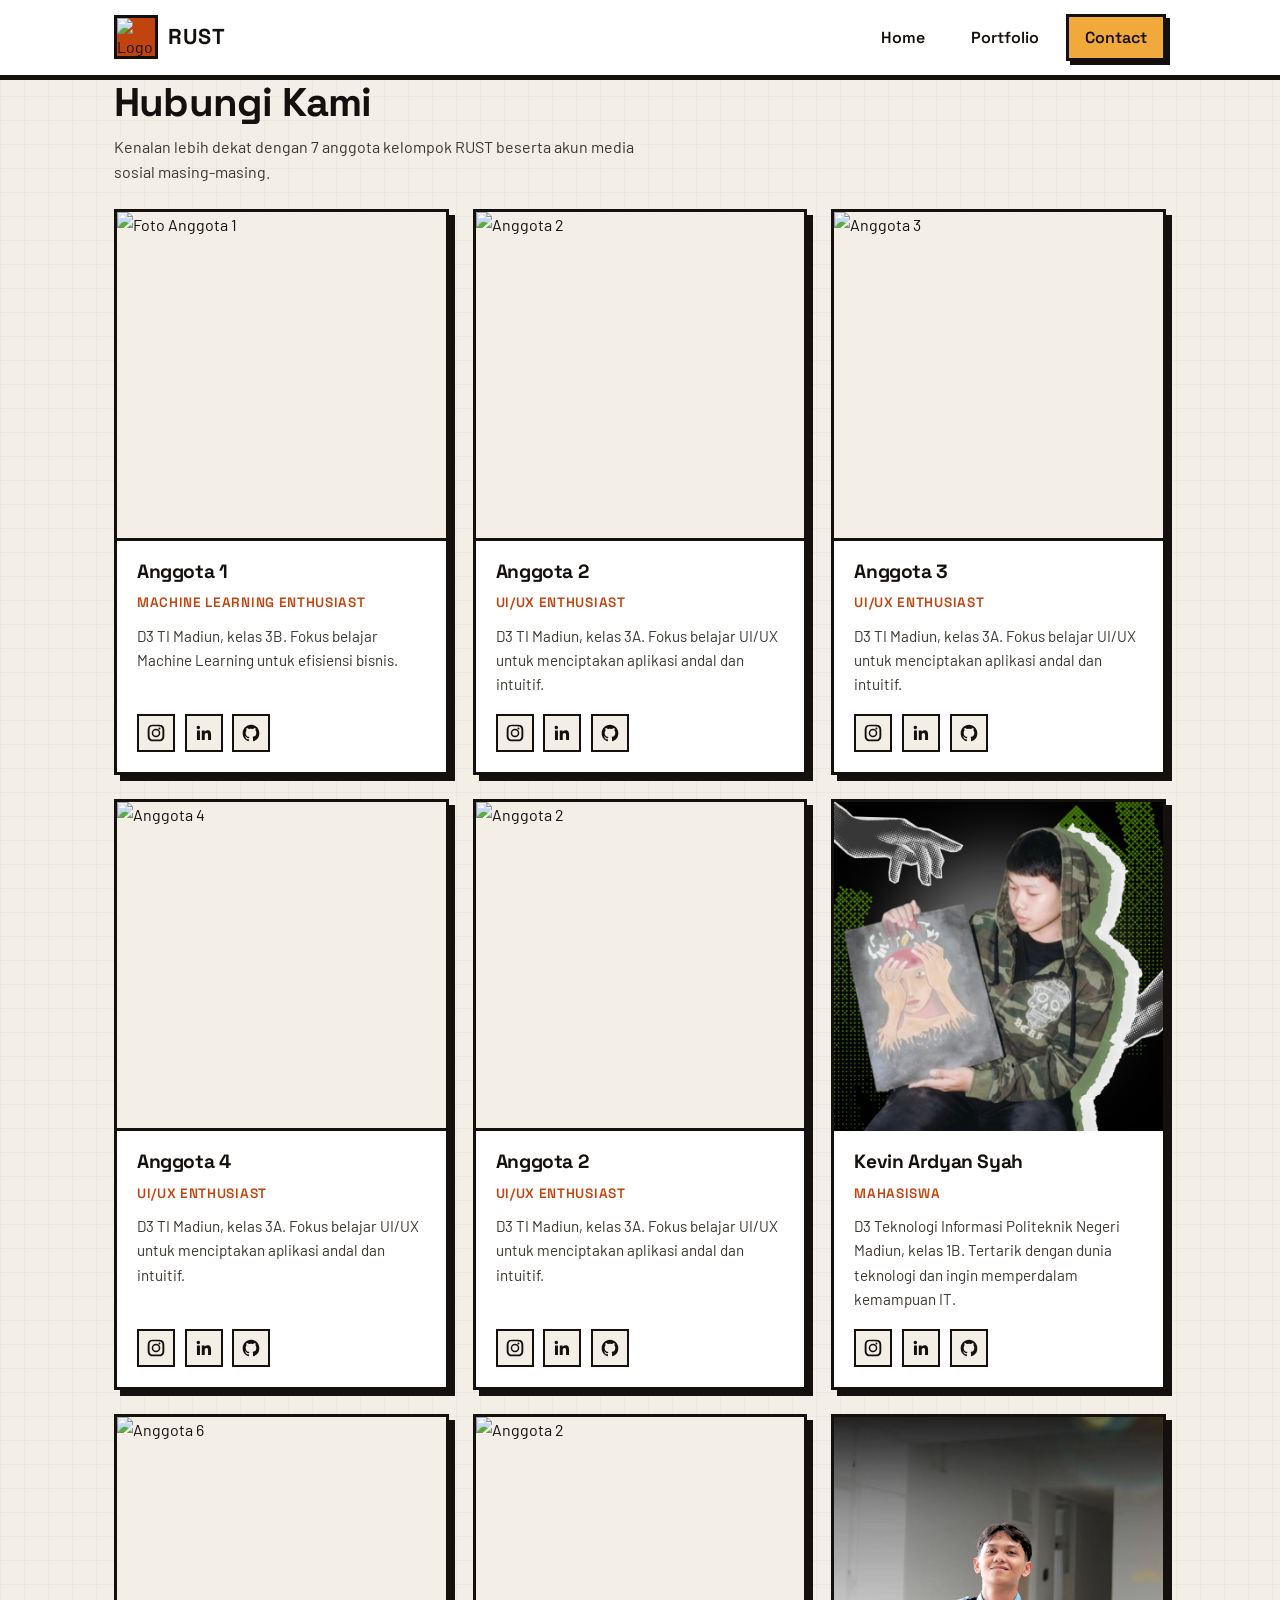
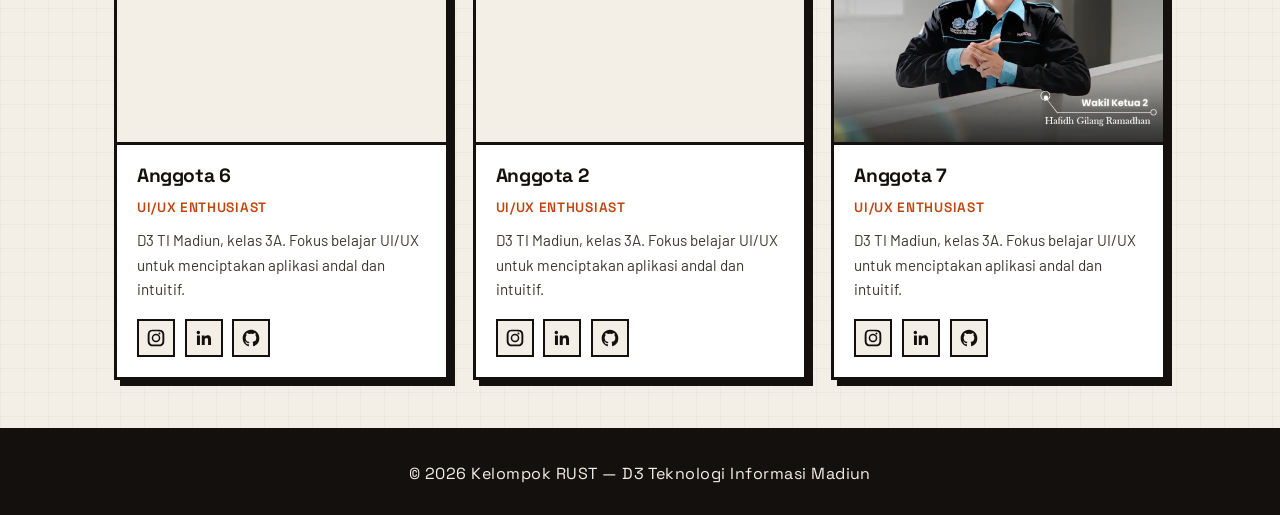
==== commit 97d3d8e1: "tes" ====
--- a/contact.html
+++ b/contact.html
@@ -1,350 +1,351 @@
-<!DOCTYPE html>
-<html lang="id">
-<head>
-  <meta charset="UTF-8" />
-  <meta name="viewport" content="width=device-width, initial-scale=1.0" />
-  <title>RUST — Contact</title>
-
-  <link rel="preconnect" href="https://fonts.googleapis.com" />
-  <link rel="preconnect" href="https://fonts.gstatic.com" crossorigin />
-  <link href="https://fonts.googleapis.com/css2?family=Barlow:wght@400;500;600;700&family=Space+Grotesk:wght@500;600;700&display=swap" rel="stylesheet" />
-
-  <link rel="stylesheet" href="style.css" />
-</head>
-<body>
-
-  <!-- NAVBAR (sama seperti halaman lain, "Contact" yang aktif) -->
-  <header class="navbar">
-    <div class="navbar__inner">
-      <a href="index.html" class="navbar__brand">
-        <img src="assets/LOGO RUST.webp" alt="Logo RUST" class="navbar__logo" />
-        <span class="navbar__title">RUST</span>
-      </a>
-
-      <button class="navbar__toggle" aria-label="Buka menu navigasi">
-        <span></span><span></span><span></span>
-      </button>
-
-      <ul class="navbar__links">
-        <li><a href="index.html">Home</a></li>
-        <li><a href="porto.html">Portfolio</a></li>
-        <li><a href="contact.html" class="is-active">Contact</a></li>
-      </ul>
-    </div>
-  </header>
-
-  <main class="container">
-    <section>
-      <h1 class="section-title">Hubungi Kami</h1>
-      <p class="section-subtitle">
-        Kenalan lebih dekat dengan 7 anggota kelompok RUST beserta akun
-        media sosial masing-masing.
-      </p>
-
-      <div class="card-row">
-
-        <!-- ============================================================
-             ANGGOTA 1 — Anggota 1 (sudah terisi, jangan dihapus)
-        ============================================================= -->
-        <article class="card">
-          <img
-            src="assets/Rifqi.jpeg"
-            alt="Foto Anggota 1"
-            class="member-card__avatar"
-          />
-          <div class="card__body">
-            <h3 class="member-card__name">Rifqi Dzaky Ramadhan</h3>
-            <span class="member-card__role">KELOMPOK RUST</span>
-            <p class="card__desc">
-              D3 TI Madiun, kelas 1A. Fokus belajar Machine Learning untuk
-              efisiensi bisnis.
-            </p>
-
-            <div class="socials">
-              <a href="https://www.instagram.com/rif.qing?igsi=MTUwazRscHRxcjRydg%3D%3D" target="_blank" rel="noopener" aria-label="Instagram Hafidh">
-                <!-- Ikon Instagram (SVG inline, tanpa library luar) -->
-                <svg viewBox="0 0 24 24"><path d="M12 2c2.72 0 3.06.01 4.12.06 1.06.05 1.79.22 2.43.47.66.26 1.22.6 1.77 1.15.55.55.89 1.11 1.15 1.77.25.64.42 1.37.47 2.43C21.99 8.94 22 9.28 22 12s-.01 3.06-.06 4.12c-.05 1.06-.22 1.79-.47 2.43a4.9 4.9 0 0 1-1.15 1.77c-.55.55-1.11.89-1.77 1.15-.64.25-1.37.42-2.43.47C15.06 21.99 14.72 22 12 22s-3.06-.01-4.12-.06c-1.06-.05-1.79-.22-2.43-.47a4.9 4.9 0 0 1-1.77-1.15 4.9 4.9 0 0 1-1.15-1.77c-.25-.64-.42-1.37-.47-2.43C2.01 15.06 2 14.72 2 12s.01-3.06.06-4.12c.05-1.06.22-1.79.47-2.43.26-.66.6-1.22 1.15-1.77a4.9 4.9 0 0 1 1.77-1.15c.64-.25 1.37-.42 2.43-.47C8.94 2.01 9.28 2 12 2zm0 1.8c-2.67 0-2.99.01-4.04.06-.86.04-1.33.18-1.64.3-.41.16-.71.35-1.02.66-.31.31-.5.61-.66 1.02-.12.31-.26.78-.3 1.64C4.29 9.01 4.28 9.33 4.28 12s.01 2.99.06 4.04c.04.86.18 1.33.3 1.64.16.41.35.71.66 1.02.31.31.61.5 1.02.66.31.12.78.26 1.64.3 1.05.05 1.37.06 4.04.06s2.99-.01 4.04-.06c.86-.04 1.33-.18 1.64-.3.41-.16.71-.35 1.02-.66.31-.31.5-.61.66-1.02.12-.31.26-.78.3-1.64.05-1.05.06-1.37.06-4.04s-.01-2.99-.06-4.04c-.04-.86-.18-1.33-.3-1.64a2.75 2.75 0 0 0-.66-1.02 2.75 2.75 0 0 0-1.02-.66c-.31-.12-.78-.26-1.64-.3C14.99 3.81 14.67 3.8 12 3.8zm0 3.05a5.15 5.15 0 1 1 0 10.3 5.15 5.15 0 0 1 0-10.3zm0 1.8a3.35 3.35 0 1 0 0 6.7 3.35 3.35 0 0 0 0-6.7zm5.35-1.98a1.2 1.2 0 1 1-2.4 0 1.2 1.2 0 0 1 2.4 0z"/></svg>
-              </a>
-              <a href="https://www.linkedin.com/in/rifqi-dzaky-6a2bb042a/" target="_blank" rel="noopener" aria-label="LinkedIn Hafidh">
-                <!-- Ikon LinkedIn (SVG inline) -->
-                <svg viewBox="0 0 24 24"><path d="M20.45 20.45h-3.56v-5.57c0-1.33-.02-3.03-1.85-3.03-1.86 0-2.15 1.45-2.15 2.94v5.66H9.34V9h3.42v1.56h.05c.48-.9 1.64-1.85 3.37-1.85 3.6 0 4.27 2.37 4.27 5.46v6.28zM5.34 7.43a2.07 2.07 0 1 1 0-4.13 2.07 2.07 0 0 1 0 4.13zM7.12 20.45H3.56V9h3.56v11.45z"/></svg>
-              </a>
-              <a href="https://github.com/RifqiDzakyRamadhan" target="_blank" rel="noopener" aria-label="GitHub Hafidh">
-                <!-- Ikon GitHub (SVG inline) -->
-                <svg viewBox="0 0 24 24"><path d="M12 2C6.48 2 2 6.58 2 12.19c0 4.49 2.87 8.3 6.84 9.65.5.1.68-.22.68-.49 0-.24-.01-1.03-.01-1.87-2.78.61-3.37-1.21-3.37-1.21-.45-1.18-1.11-1.49-1.11-1.49-.9-.63.07-.62.07-.62 1 .07 1.53 1.05 1.53 1.05.89 1.55 2.34 1.1 2.91.84.09-.66.35-1.1.63-1.36-2.22-.26-4.56-1.14-4.56-5.07 0-1.12.39-2.03 1.03-2.75-.1-.26-.45-1.32.1-2.76 0 0 .84-.27 2.75 1.05a9.3 9.3 0 0 1 5 0c1.9-1.32 2.74-1.05 2.74-1.05.56 1.44.21 2.5.1 2.76.65.72 1.03 1.63 1.03 2.75 0 3.94-2.34 4.8-4.57 5.06.36.32.68.94.68 1.9 0 1.37-.01 2.48-.01 2.82 0 .27.18.6.69.49A10.2 10.2 0 0 0 22 12.19C22 6.58 17.52 2 12 2z"/></svg>
-              </a>
-            </div>
-          </div>
-        </article>
-
-        <!-- ============================================================
-             ANGGOTA 2 — Anggota 2 (sudah terisi, jangan dihapus)
-        ============================================================= -->
-        <article class="card">
-          <img
-            src="assets/Nindy.jpeg"
-            alt="Anggota 2"
-            class="member-card__avatar"
-          />
-          <div class="card__body">
-            <h3 class="member-card__name">Thalita Anindya AR</h3>
-            <span class="member-card__role">KELOMPOK RUST</span>
-            <p class="card__desc">
-              Mahasiswa D3 Teknologi Informasi 1A |coding the future,debungging the process.
-            </p>
-
-            <div class="socials">
-              <a href="https://www.instagram.com/thltanindya_/" target="_blank" rel="noopener" aria-label="Instagram Michelle">
-                <svg viewBox="0 0 24 24"><path d="M12 2c2.72 0 3.06.01 4.12.06 1.06.05 1.79.22 2.43.47.66.26 1.22.6 1.77 1.15.55.55.89 1.11 1.15 1.77.25.64.42 1.37.47 2.43C21.99 8.94 22 9.28 22 12s-.01 3.06-.06 4.12c-.05 1.06-.22 1.79-.47 2.43a4.9 4.9 0 0 1-1.15 1.77c-.55.55-1.11.89-1.77 1.15-.64.25-1.37.42-2.43.47C15.06 21.99 14.72 22 12 22s-3.06-.01-4.12-.06c-1.06-.05-1.79-.22-2.43-.47a4.9 4.9 0 0 1-1.77-1.15 4.9 4.9 0 0 1-1.15-1.77c-.25-.64-.42-1.37-.47-2.43C2.01 15.06 2 14.72 2 12s.01-3.06.06-4.12c.05-1.06.22-1.79.47-2.43.26-.66.6-1.22 1.15-1.77a4.9 4.9 0 0 1 1.77-1.15c.64-.25 1.37-.42 2.43-.47C8.94 2.01 9.28 2 12 2zm0 1.8c-2.67 0-2.99.01-4.04.06-.86.04-1.33.18-1.64.3-.41.16-.71.35-1.02.66-.31.31-.5.61-.66 1.02-.12.31-.26.78-.3 1.64C4.29 9.01 4.28 9.33 4.28 12s.01 2.99.06 4.04c.04.86.18 1.33.3 1.64.16.41.35.71.66 1.02.31.31.61.5 1.02.66.31.12.78.26 1.64.3 1.05.05 1.37.06 4.04.06s2.99-.01 4.04-.06c.86-.04 1.33-.18 1.64-.3.41-.16.71-.35 1.02-.66.31-.31.5-.61.66-1.02.12-.31.26-.78.3-1.64.05-1.05.06-1.37.06-4.04s-.01-2.99-.06-4.04c-.04-.86-.18-1.33-.3-1.64a2.75 2.75 0 0 0-.66-1.02 2.75 2.75 0 0 0-1.02-.66c-.31-.12-.78-.26-1.64-.3C14.99 3.81 14.67 3.8 12 3.8zm0 3.05a5.15 5.15 0 1 1 0 10.3 5.15 5.15 0 0 1 0-10.3zm0 1.8a3.35 3.35 0 1 0 0 6.7 3.35 3.35 0 0 0 0-6.7zm5.35-1.98a1.2 1.2 0 1 1-2.4 0 1.2 1.2 0 0 1 2.4 0z"/></svg>
-              </a>
-              <a href="https://www.linkedin.com/in/thalita-anindya-07546142b/" target="_blank" rel="noopener" aria-label="LinkedIn Michelle">
-                <svg viewBox="0 0 24 24"><path d="M20.45 20.45h-3.56v-5.57c0-1.33-.02-3.03-1.85-3.03-1.86 0-2.15 1.45-2.15 2.94v5.66H9.34V9h3.42v1.56h.05c.48-.9 1.64-1.85 3.37-1.85 3.6 0 4.27 2.37 4.27 5.46v6.28zM5.34 7.43a2.07 2.07 0 1 1 0-4.13 2.07 2.07 0 0 1 0 4.13zM7.12 20.45H3.56V9h3.56v11.45z"/></svg>
-              </a>
-              <a href="https://github.com/nindyyy-source" target="_blank" rel="noopener" aria-label="GitHub Michelle">
-                <svg viewBox="0 0 24 24"><path d="M12 2C6.48 2 2 6.58 2 12.19c0 4.49 2.87 8.3 6.84 9.65.5.1.68-.22.68-.49 0-.24-.01-1.03-.01-1.87-2.78.61-3.37-1.21-3.37-1.21-.45-1.18-1.11-1.49-1.11-1.49-.9-.63.07-.62.07-.62 1 .07 1.53 1.05 1.53 1.05.89 1.55 2.34 1.1 2.91.84.09-.66.35-1.1.63-1.36-2.22-.26-4.56-1.14-4.56-5.07 0-1.12.39-2.03 1.03-2.75-.1-.26-.45-1.32.1-2.76 0 0 .84-.27 2.75 1.05a9.3 9.3 0 0 1 5 0c1.9-1.32 2.74-1.05 2.74-1.05.56 1.44.21 2.5.1 2.76.65.72 1.03 1.63 1.03 2.75 0 3.94-2.34 4.8-4.57 5.06.36.32.68.94.68 1.9 0 1.37-.01 2.48-.01 2.82 0 .27.18.6.69.49A10.2 10.2 0 0 0 22 12.19C22 6.58 17.52 2 12 2z"/></svg>
-              </a>
-            </div>
-          </div>
-        </article>
-
-        <!--
-          =====================================================================
-          COPY BAGIAN INI UNTUK MENGISI ANGGOTA 3–7
-          Cara pakai untuk Maba:
-          1. Copy 1 blok <article class="card card--empty"> ... </article>
-             di bawah ini (ada 5 blok, satu untuk tiap anggota).
-          2. Hapus class "card--empty" supaya kartu tampil normal
-             (tidak transparan/garis putus-putus lagi).
-          3. Ganti foto placeholder di src, isi nama, role, dan deskripsi.
-          4. Ganti href di setiap ikon sosial media sesuai akun asli.
-          =====================================================================
-        -->
-
-         <!-- ============================================================
-             ANGGOTA3 — Anggota 3 (sudah terisi, jangan dihapus)
-        ============================================================= -->
-      <article class="card">
-          <img
-            src="assets/Naura.jpeg"
-            alt="Anggota 3"
-            class="member-card__avatar"
-          />
-          <div class="card__body">
-            <h3 class="member-card__name">Naura Cholifah F</h3>
-            <span class="member-card__role">KELOMPOK RUST</span>
-            <p class="card__desc">
-              Saya adalah mahasiswa program studi D3 Teknologi Informasi kelas 1A di Politeknik Negeri Madiun. Tidak tahu akan sejauh apa, yang penting berani memulai.
-            </p>
-
-            <div class="socials">
-              <a href="https://www.instagram.com/nauracf__?igsi=MWE1d3NpMWQybWVocg%3D%3D" target="_blank" rel="noopener" aria-label="Instagram Michelle">
-                <svg viewBox="0 0 24 24"><path d="M12 2c2.72 0 3.06.01 4.12.06 1.06.05 1.79.22 2.43.47.66.26 1.22.6 1.77 1.15.55.55.89 1.11 1.15 1.77.25.64.42 1.37.47 2.43C21.99 8.94 22 9.28 22 12s-.01 3.06-.06 4.12c-.05 1.06-.22 1.79-.47 2.43a4.9 4.9 0 0 1-1.15 1.77c-.55.55-1.11.89-1.77 1.15-.64.25-1.37.42-2.43.47C15.06 21.99 14.72 22 12 22s-3.06-.01-4.12-.06c-1.06-.05-1.79-.22-2.43-.47a4.9 4.9 0 0 1-1.77-1.15 4.9 4.9 0 0 1-1.15-1.77c-.25-.64-.42-1.37-.47-2.43C2.01 15.06 2 14.72 2 12s.01-3.06.06-4.12c.05-1.06.22-1.79.47-2.43.26-.66.6-1.22 1.15-1.77a4.9 4.9 0 0 1 1.77-1.15c.64-.25 1.37-.42 2.43-.47C8.94 2.01 9.28 2 12 2zm0 1.8c-2.67 0-2.99.01-4.04.06-.86.04-1.33.18-1.64.3-.41.16-.71.35-1.02.66-.31.31-.5.61-.66 1.02-.12.31-.26.78-.3 1.64C4.29 9.01 4.28 9.33 4.28 12s.01 2.99.06 4.04c.04.86.18 1.33.3 1.64.16.41.35.71.66 1.02.31.31.61.5 1.02.66.31.12.78.26 1.64.3 1.05.05 1.37.06 4.04.06s2.99-.01 4.04-.06c.86-.04 1.33-.18 1.64-.3.41-.16.71-.35 1.02-.66.31-.31.5-.61.66-1.02.12-.31.26-.78.3-1.64.05-1.05.06-1.37.06-4.04s-.01-2.99-.06-4.04c-.04-.86-.18-1.33-.3-1.64a2.75 2.75 0 0 0-.66-1.02 2.75 2.75 0 0 0-1.02-.66c-.31-.12-.78-.26-1.64-.3C14.99 3.81 14.67 3.8 12 3.8zm0 3.05a5.15 5.15 0 1 1 0 10.3 5.15 5.15 0 0 1 0-10.3zm0 1.8a3.35 3.35 0 1 0 0 6.7 3.35 3.35 0 0 0 0-6.7zm5.35-1.98a1.2 1.2 0 1 1-2.4 0 1.2 1.2 0 0 1 2.4 0z"/></svg>
-              </a>
-              <a href="https://www.linkedin.com/in/naura-cholifah-92363342b/" target="_blank" rel="noopener" aria-label="LinkedIn Michelle">
-                <svg viewBox="0 0 24 24"><path d="M20.45 20.45h-3.56v-5.57c0-1.33-.02-3.03-1.85-3.03-1.86 0-2.15 1.45-2.15 2.94v5.66H9.34V9h3.42v1.56h.05c.48-.9 1.64-1.85 3.37-1.85 3.6 0 4.27 2.37 4.27 5.46v6.28zM5.34 7.43a2.07 2.07 0 1 1 0-4.13 2.07 2.07 0 0 1 0 4.13zM7.12 20.45H3.56V9h3.56v11.45z"/></svg>
-              </a>
-              <a href="https://github.com/Naura-cholifah" target="_blank" rel="noopener" aria-label="GitHub Michelle">
-                <svg viewBox="0 0 24 24"><path d="M12 2C6.48 2 2 6.58 2 12.19c0 4.49 2.87 8.3 6.84 9.65.5.1.68-.22.68-.49 0-.24-.01-1.03-.01-1.87-2.78.61-3.37-1.21-3.37-1.21-.45-1.18-1.11-1.49-1.11-1.49-.9-.63.07-.62.07-.62 1 .07 1.53 1.05 1.53 1.05.89 1.55 2.34 1.1 2.91.84.09-.66.35-1.1.63-1.36-2.22-.26-4.56-1.14-4.56-5.07 0-1.12.39-2.03 1.03-2.75-.1-.26-.45-1.32.1-2.76 0 0 .84-.27 2.75 1.05a9.3 9.3 0 0 1 5 0c1.9-1.32 2.74-1.05 2.74-1.05.56 1.44.21 2.5.1 2.76.65.72 1.03 1.63 1.03 2.75 0 3.94-2.34 4.8-4.57 5.06.36.32.68.94.68 1.9 0 1.37-.01 2.48-.01 2.82 0 .27.18.6.69.49A10.2 10.2 0 0 0 22 12.19C22 6.58 17.52 2 12 2z"/></svg>
-              </a>
-            </div>
-          </div>
-        </article>
-
-         <!-- ============================================================
-             ANGGOTA 4— Anggota 4sudah terisi, jangan dihapus)
-        ============================================================= -->
-        <article class="card">
-          <img
-            src="assets/Ayudya.png"
-            alt="Anggota 4"
-            class="member-card__avatar"
-          />
-          <div class="card__body">
-            <h3 class="member-card__name">Ayudya Nurwulan</h3>
-            <span class="member-card__role">KELOMPOK RUST</span>
-            <p class="card__desc">
-              Saya adalah Mahasiswa program study D3 Teknologi Informasi kelas 1C di Politeknik Negeri Madiun. 
-              Ingin mempelajari lebih dalam Teknologi Infornasi
-              
-      
-            </p>
-
-            <div class="socials">
-              <a href="https://www.instagram.com/wulnsayu_?igsi=ZDVjY2FyYnkzc2hz" target="_blank" rel="noopener" aria-label="Instagram Michelle">
-                <svg viewBox="0 0 24 24"><path d="M12 2c2.72 0 3.06.01 4.12.06 1.06.05 1.79.22 2.43.47.66.26 1.22.6 1.77 1.15.55.55.89 1.11 1.15 1.77.25.64.42 1.37.47 2.43C21.99 8.94 22 9.28 22 12s-.01 3.06-.06 4.12c-.05 1.06-.22 1.79-.47 2.43a4.9 4.9 0 0 1-1.15 1.77c-.55.55-1.11.89-1.77 1.15-.64.25-1.37.42-2.43.47C15.06 21.99 14.72 22 12 22s-3.06-.01-4.12-.06c-1.06-.05-1.79-.22-2.43-.47a4.9 4.9 0 0 1-1.77-1.15 4.9 4.9 0 0 1-1.15-1.77c-.25-.64-.42-1.37-.47-2.43C2.01 15.06 2 14.72 2 12s.01-3.06.06-4.12c.05-1.06.22-1.79.47-2.43.26-.66.6-1.22 1.15-1.77a4.9 4.9 0 0 1 1.77-1.15c.64-.25 1.37-.42 2.43-.47C8.94 2.01 9.28 2 12 2zm0 1.8c-2.67 0-2.99.01-4.04.06-.86.04-1.33.18-1.64.3-.41.16-.71.35-1.02.66-.31.31-.5.61-.66 1.02-.12.31-.26.78-.3 1.64C4.29 9.01 4.28 9.33 4.28 12s.01 2.99.06 4.04c.04.86.18 1.33.3 1.64.16.41.35.71.66 1.02.31.31.61.5 1.02.66.31.12.78.26 1.64.3 1.05.05 1.37.06 4.04.06s2.99-.01 4.04-.06c.86-.04 1.33-.18 1.64-.3.41-.16.71-.35 1.02-.66.31-.31.5-.61.66-1.02.12-.31.26-.78.3-1.64.05-1.05.06-1.37.06-4.04s-.01-2.99-.06-4.04c-.04-.86-.18-1.33-.3-1.64a2.75 2.75 0 0 0-.66-1.02 2.75 2.75 0 0 0-1.02-.66c-.31-.12-.78-.26-1.64-.3C14.99 3.81 14.67 3.8 12 3.8zm0 3.05a5.15 5.15 0 1 1 0 10.3 5.15 5.15 0 0 1 0-10.3zm0 1.8a3.35 3.35 0 1 0 0 6.7 3.35 3.35 0 0 0 0-6.7zm5.35-1.98a1.2 1.2 0 1 1-2.4 0 1.2 1.2 0 0 1 2.4 0z"/></svg>
-              </a>
-              <a href="https://www.linkedin.com/in/ayudya-nurwulan-ab957642b/" target="_blank" rel="noopener" aria-label="LinkedIn Michelle">
-                <svg viewBox="0 0 24 24"><path d="M20.45 20.45h-3.56v-5.57c0-1.33-.02-3.03-1.85-3.03-1.86 0-2.15 1.45-2.15 2.94v5.66H9.34V9h3.42v1.56h.05c.48-.9 1.64-1.85 3.37-1.85 3.6 0 4.27 2.37 4.27 5.46v6.28zM5.34 7.43a2.07 2.07 0 1 1 0-4.13 2.07 2.07 0 0 1 0 4.13zM7.12 20.45H3.56V9h3.56v11.45z"/></svg>
-              </a>
-              <a href="https://github.com/wulanayudya34-star/Ayudya-Nurwulan" target="_blank" rel="noopener" aria-label="GitHub Michelle">
-                <svg viewBox="0 0 24 24"><path d="M12 2C6.48 2 2 6.58 2 12.19c0 4.49 2.87 8.3 6.84 9.65.5.1.68-.22.68-.49 0-.24-.01-1.03-.01-1.87-2.78.61-3.37-1.21-3.37-1.21-.45-1.18-1.11-1.49-1.11-1.49-.9-.63.07-.62.07-.62 1 .07 1.53 1.05 1.53 1.05.89 1.55 2.34 1.1 2.91.84.09-.66.35-1.1.63-1.36-2.22-.26-4.56-1.14-4.56-5.07 0-1.12.39-2.03 1.03-2.75-.1-.26-.45-1.32.1-2.76 0 0 .84-.27 2.75 1.05a9.3 9.3 0 0 1 5 0c1.9-1.32 2.74-1.05 2.74-1.05.56 1.44.21 2.5.1 2.76.65.72 1.03 1.63 1.03 2.75 0 3.94-2.34 4.8-4.57 5.06.36.32.68.94.68 1.9 0 1.37-.01 2.48-.01 2.82 0 .27.18.6.69.49A10.2 10.2 0 0 0 22 12.19C22 6.58 17.52 2 12 2z"/></svg>
-              </a>
-            </div>
-          </div>
-        </article>
-
-        <article class="card">
-          <img
-            src="assets/Mu'arifani.jpeg"
-            alt="Anggota 2"
-            class="member-card__avatar"
-          />
-          <div class="card__body">
-            <h3 class="member-card__name">Mu'arifani Alfariqi</h3>
-            <span class="member-card__role">KELOMPOK RUST</span>
-            <p class="card__desc">
-              D3 Teknologi Informasi Kelas 1C, Saya ingin berkarier profesional di bidang teknologi informasidan berkerja dengan fleksibel.
-            </p>
-
-            <div class="socials">
-              <a href="https://www.instagram.com/mua._ri?igsi=OTh5ejR1dXJia243" target="_blank" rel="noopener" aria-label="Instagram Michelle">
-                <svg viewBox="0 0 24 24"><path d="M12 2c2.72 0 3.06.01 4.12.06 1.06.05 1.79.22 2.43.47.66.26 1.22.6 1.77 1.15.55.55.89 1.11 1.15 1.77.25.64.42 1.37.47 2.43C21.99 8.94 22 9.28 22 12s-.01 3.06-.06 4.12c-.05 1.06-.22 1.79-.47 2.43a4.9 4.9 0 0 1-1.15 1.77c-.55.55-1.11.89-1.77 1.15-.64.25-1.37.42-2.43.47C15.06 21.99 14.72 22 12 22s-3.06-.01-4.12-.06c-1.06-.05-1.79-.22-2.43-.47a4.9 4.9 0 0 1-1.77-1.15 4.9 4.9 0 0 1-1.15-1.77c-.25-.64-.42-1.37-.47-2.43C2.01 15.06 2 14.72 2 12s.01-3.06.06-4.12c.05-1.06.22-1.79.47-2.43.26-.66.6-1.22 1.15-1.77a4.9 4.9 0 0 1 1.77-1.15c.64-.25 1.37-.42 2.43-.47C8.94 2.01 9.28 2 12 2zm0 1.8c-2.67 0-2.99.01-4.04.06-.86.04-1.33.18-1.64.3-.41.16-.71.35-1.02.66-.31.31-.5.61-.66 1.02-.12.31-.26.78-.3 1.64C4.29 9.01 4.28 9.33 4.28 12s.01 2.99.06 4.04c.04.86.18 1.33.3 1.64.16.41.35.71.66 1.02.31.31.61.5 1.02.66.31.12.78.26 1.64.3 1.05.05 1.37.06 4.04.06s2.99-.01 4.04-.06c.86-.04 1.33-.18 1.64-.3.41-.16.71-.35 1.02-.66.31-.31.5-.61.66-1.02.12-.31.26-.78.3-1.64.05-1.05.06-1.37.06-4.04s-.01-2.99-.06-4.04c-.04-.86-.18-1.33-.3-1.64a2.75 2.75 0 0 0-.66-1.02 2.75 2.75 0 0 0-1.02-.66c-.31-.12-.78-.26-1.64-.3C14.99 3.81 14.67 3.8 12 3.8zm0 3.05a5.15 5.15 0 1 1 0 10.3 5.15 5.15 0 0 1 0-10.3zm0 1.8a3.35 3.35 0 1 0 0 6.7 3.35 3.35 0 0 0 0-6.7zm5.35-1.98a1.2 1.2 0 1 1-2.4 0 1.2 1.2 0 0 1 2.4 0z"/></svg>
-              </a>
-              <a href="https://www.linkedin.com/in/mu-arifani-alfariqi-b2327942b/" target="_blank" rel="noopener" aria-label="LinkedIn Michelle">
-                <svg viewBox="0 0 24 24"><path d="M20.45 20.45h-3.56v-5.57c0-1.33-.02-3.03-1.85-3.03-1.86 0-2.15 1.45-2.15 2.94v5.66H9.34V9h3.42v1.56h.05c.48-.9 1.64-1.85 3.37-1.85 3.6 0 4.27 2.37 4.27 5.46v6.28zM5.34 7.43a2.07 2.07 0 1 1 0-4.13 2.07 2.07 0 0 1 0 4.13zM7.12 20.45H3.56V9h3.56v11.45z"/></svg>
-              </a>
-              <a href="https://github.com/muarifanialfariqi-fani" target="_blank" rel="noopener" aria-label="GitHub Michelle">
-                <svg viewBox="0 0 24 24"><path d="M12 2C6.48 2 2 6.58 2 12.19c0 4.49 2.87 8.3 6.84 9.65.5.1.68-.22.68-.49 0-.24-.01-1.03-.01-1.87-2.78.61-3.37-1.21-3.37-1.21-.45-1.18-1.11-1.49-1.11-1.49-.9-.63.07-.62.07-.62 1 .07 1.53 1.05 1.53 1.05.89 1.55 2.34 1.1 2.91.84.09-.66.35-1.1.63-1.36-2.22-.26-4.56-1.14-4.56-5.07 0-1.12.39-2.03 1.03-2.75-.1-.26-.45-1.32.1-2.76 0 0 .84-.27 2.75 1.05a9.3 9.3 0 0 1 5 0c1.9-1.32 2.74-1.05 2.74-1.05.56 1.44.21 2.5.1 2.76.65.72 1.03 1.63 1.03 2.75 0 3.94-2.34 4.8-4.57 5.06.36.32.68.94.68 1.9 0 1.37-.01 2.48-.01 2.82 0 .27.18.6.69.49A10.2 10.2 0 0 0 22 12.19C22 6.58 17.52 2 12 2z"/></svg>
-              </a>
-            </div>
-          </div>
-        </article>
-
-         <!-- ============================================================
-             ANGGOTA 5— Anggota 5sudah terisi, jangan dihapus)
-        ============================================================= -->
-
-        <article class="card">
-          <img
-            src="assets/kevin.png"
-            alt="Anggota 5
-            class="member-card__avatar"
-          />
-          <div class="card__body">
-            <h3 class="member-card__name">Kevin Ardyan Syah</h3>
-            <span class="member-card__role">KELOMPOK RUST</span>
-            <p class="card__desc">
-              D3 Teknologi Informasi Politeknik Negeri Madiun, kelas 1B. Tertarik dengan dunia teknologi dan ingin memperdalam kemampuan IT.
-            </p>
-
-            <div class="socials">
-              <a href="https://www.instagram.com/fddlf_19/" target="_blank" rel="noopener" aria-label="Instagram Michelle">
-                <svg viewBox="0 0 24 24"><path d="M12 2c2.72 0 3.06.01 4.12.06 1.06.05 1.79.22 2.43.47.66.26 1.22.6 1.77 1.15.55.55.89 1.11 1.15 1.77.25.64.42 1.37.47 2.43C21.99 8.94 22 9.28 22 12s-.01 3.06-.06 4.12c-.05 1.06-.22 1.79-.47 2.43a4.9 4.9 0 0 1-1.15 1.77c-.55.55-1.11.89-1.77 1.15-.64.25-1.37.42-2.43.47C15.06 21.99 14.72 22 12 22s-3.06-.01-4.12-.06c-1.06-.05-1.79-.22-2.43-.47a4.9 4.9 0 0 1-1.77-1.15 4.9 4.9 0 0 1-1.15-1.77c-.25-.64-.42-1.37-.47-2.43C2.01 15.06 2 14.72 2 12s.01-3.06.06-4.12c.05-1.06.22-1.79.47-2.43.26-.66.6-1.22 1.15-1.77a4.9 4.9 0 0 1 1.77-1.15c.64-.25 1.37-.42 2.43-.47C8.94 2.01 9.28 2 12 2zm0 1.8c-2.67 0-2.99.01-4.04.06-.86.04-1.33.18-1.64.3-.41.16-.71.35-1.02.66-.31.31-.5.61-.66 1.02-.12.31-.26.78-.3 1.64C4.29 9.01 4.28 9.33 4.28 12s.01 2.99.06 4.04c.04.86.18 1.33.3 1.64.16.41.35.71.66 1.02.31.31.61.5 1.02.66.31.12.78.26 1.64.3 1.05.05 1.37.06 4.04.06s2.99-.01 4.04-.06c.86-.04 1.33-.18 1.64-.3.41-.16.71-.35 1.02-.66.31-.31.5-.61.66-1.02.12-.31.26-.78.3-1.64.05-1.05.06-1.37.06-4.04s-.01-2.99-.06-4.04c-.04-.86-.18-1.33-.3-1.64a2.75 2.75 0 0 0-.66-1.02 2.75 2.75 0 0 0-1.02-.66c-.31-.12-.78-.26-1.64-.3C14.99 3.81 14.67 3.8 12 3.8zm0 3.05a5.15 5.15 0 1 1 0 10.3 5.15 5.15 0 0 1 0-10.3zm0 1.8a3.35 3.35 0 1 0 0 6.7 3.35 3.35 0 0 0 0-6.7zm5.35-1.98a1.2 1.2 0 1 1-2.4 0 1.2 1.2 0 0 1 2.4 0z"/></svg>
-              </a>
-              <a href="https://www.linkedin.com/in/kevin-ardyan-syah-0b9a84430/" target="_blank" rel="noopener" aria-label="LinkedIn Michelle">
-                <svg viewBox="0 0 24 24"><path d="M20.45 20.45h-3.56v-5.57c0-1.33-.02-3.03-1.85-3.03-1.86 0-2.15 1.45-2.15 2.94v5.66H9.34V9h3.42v1.56h.05c.48-.9 1.64-1.85 3.37-1.85 3.6 0 4.27 2.37 4.27 5.46v6.28zM5.34 7.43a2.07 2.07 0 1 1 0-4.13 2.07 2.07 0 0 1 0 4.13zM7.12 20.45H3.56V9h3.56v11.45z"/></svg>
-              </a>
-              <a href="https://github.com/kevin-runtime" target="_blank" rel="noopener" aria-label="GitHub Michelle">
-                <svg viewBox="0 0 24 24"><path d="M12 2C6.48 2 2 6.58 2 12.19c0 4.49 2.87 8.3 6.84 9.65.5.1.68-.22.68-.49 0-.24-.01-1.03-.01-1.87-2.78.61-3.37-1.21-3.37-1.21-.45-1.18-1.11-1.49-1.11-1.49-.9-.63.07-.62.07-.62 1 .07 1.53 1.05 1.53 1.05.89 1.55 2.34 1.1 2.91.84.09-.66.35-1.1.63-1.36-2.22-.26-4.56-1.14-4.56-5.07 0-1.12.39-2.03 1.03-2.75-.1-.26-.45-1.32.1-2.76 0 0 .84-.27 2.75 1.05a9.3 9.3 0 0 1 5 0c1.9-1.32 2.74-1.05 2.74-1.05.56 1.44.21 2.5.1 2.76.65.72 1.03 1.63 1.03 2.75 0 3.94-2.34 4.8-4.57 5.06.36.32.68.94.68 1.9 0 1.37-.01 2.48-.01 2.82 0 .27.18.6.69.49A10.2 10.2 0 0 0 22 12.19C22 6.58 17.52 2 12 2z"/></svg>
-              </a>
-            </div>
-          </div>
-        </article>
-
-         <!-- ============================================================
-             ANGGOTA 6 — Anggota 6 (sudah terisi, jangan dihapus)
-        ============================================================= -->
-
-       <article class="card">
-          <img
-            src="assets/micel.png"
-            alt="Anggota 6"
-            class="member-card__avatar"
-          />
-          <div class="card__body">
-            <h3 class="member-card__name">Michelle</h3>
-            <span class="member-card__role">PENANGGUNG JAWAB KELOMPOK RUST</span>
-            <p class="card__desc">
-              D3 TI Madiun, kelas 3A. Fokus belajar UI/UX untuk menciptakan
-              aplikasi andal dan intuitif.
-            </p>
-
-            <div class="socials">
-              <a href="https://www.instagram.com/milanello03_/" target="_blank" rel="noopener" aria-label="Instagram Michelle">
-                <svg viewBox="0 0 24 24"><path d="M12 2c2.72 0 3.06.01 4.12.06 1.06.05 1.79.22 2.43.47.66.26 1.22.6 1.77 1.15.55.55.89 1.11 1.15 1.77.25.64.42 1.37.47 2.43C21.99 8.94 22 9.28 22 12s-.01 3.06-.06 4.12c-.05 1.06-.22 1.79-.47 2.43a4.9 4.9 0 0 1-1.15 1.77c-.55.55-1.11.89-1.77 1.15-.64.25-1.37.42-2.43.47C15.06 21.99 14.72 22 12 22s-3.06-.01-4.12-.06c-1.06-.05-1.79-.22-2.43-.47a4.9 4.9 0 0 1-1.77-1.15 4.9 4.9 0 0 1-1.15-1.77c-.25-.64-.42-1.37-.47-2.43C2.01 15.06 2 14.72 2 12s.01-3.06.06-4.12c.05-1.06.22-1.79.47-2.43.26-.66.6-1.22 1.15-1.77a4.9 4.9 0 0 1 1.77-1.15c.64-.25 1.37-.42 2.43-.47C8.94 2.01 9.28 2 12 2zm0 1.8c-2.67 0-2.99.01-4.04.06-.86.04-1.33.18-1.64.3-.41.16-.71.35-1.02.66-.31.31-.5.61-.66 1.02-.12.31-.26.78-.3 1.64C4.29 9.01 4.28 9.33 4.28 12s.01 2.99.06 4.04c.04.86.18 1.33.3 1.64.16.41.35.71.66 1.02.31.31.61.5 1.02.66.31.12.78.26 1.64.3 1.05.05 1.37.06 4.04.06s2.99-.01 4.04-.06c.86-.04 1.33-.18 1.64-.3.41-.16.71-.35 1.02-.66.31-.31.5-.61.66-1.02.12-.31.26-.78.3-1.64.05-1.05.06-1.37.06-4.04s-.01-2.99-.06-4.04c-.04-.86-.18-1.33-.3-1.64a2.75 2.75 0 0 0-.66-1.02 2.75 2.75 0 0 0-1.02-.66c-.31-.12-.78-.26-1.64-.3C14.99 3.81 14.67 3.8 12 3.8zm0 3.05a5.15 5.15 0 1 1 0 10.3 5.15 5.15 0 0 1 0-10.3zm0 1.8a3.35 3.35 0 1 0 0 6.7 3.35 3.35 0 0 0 0-6.7zm5.35-1.98a1.2 1.2 0 1 1-2.4 0 1.2 1.2 0 0 1 2.4 0z"/></svg>
-              </a>
-              <a href="https://linkedin.com/in/username_michelle" target="_blank" rel="noopener" aria-label="LinkedIn Michelle">
-                <svg viewBox="0 0 24 24"><path d="M20.45 20.45h-3.56v-5.57c0-1.33-.02-3.03-1.85-3.03-1.86 0-2.15 1.45-2.15 2.94v5.66H9.34V9h3.42v1.56h.05c.48-.9 1.64-1.85 3.37-1.85 3.6 0 4.27 2.37 4.27 5.46v6.28zM5.34 7.43a2.07 2.07 0 1 1 0-4.13 2.07 2.07 0 0 1 0 4.13zM7.12 20.45H3.56V9h3.56v11.45z"/></svg>
-              </a>
-              <a href="https://github.com/username_michelle" target="_blank" rel="noopener" aria-label="GitHub Michelle">
-                <svg viewBox="0 0 24 24"><path d="M12 2C6.48 2 2 6.58 2 12.19c0 4.49 2.87 8.3 6.84 9.65.5.1.68-.22.68-.49 0-.24-.01-1.03-.01-1.87-2.78.61-3.37-1.21-3.37-1.21-.45-1.18-1.11-1.49-1.11-1.49-.9-.63.07-.62.07-.62 1 .07 1.53 1.05 1.53 1.05.89 1.55 2.34 1.1 2.91.84.09-.66.35-1.1.63-1.36-2.22-.26-4.56-1.14-4.56-5.07 0-1.12.39-2.03 1.03-2.75-.1-.26-.45-1.32.1-2.76 0 0 .84-.27 2.75 1.05a9.3 9.3 0 0 1 5 0c1.9-1.32 2.74-1.05 2.74-1.05.56 1.44.21 2.5.1 2.76.65.72 1.03 1.63 1.03 2.75 0 3.94-2.34 4.8-4.57 5.06.36.32.68.94.68 1.9 0 1.37-.01 2.48-.01 2.82 0 .27.18.6.69.49A10.2 10.2 0 0 0 22 12.19C22 6.58 17.52 2 12 2z"/></svg>
-              </a>
-            </div>
-          </div>
-        </article>
-
-         <!-- ============================================================
-             PJ sudah terisi, jangan dihapus)
-        ============================================================= -->
-
-         <article class="card">
-          <img
-            src="assets/Bintang.jpeg"
-            alt="Anggota 2"
-            class="member-card__avatar"
-          />
-          <div class="card__body">
-            <h3 class="member-card__name">Bintang Arga</h3>
-            <span class="member-card__role">KELOMPOK RUST</span>
-            <p class="card__desc">
-              D3 TI Madiun, kelas 1D. Fokus belajar UI/UX untuk menciptakan
-              aplikasi andal dan intuitif.
-            </p>
-
-            <div class="socials">
-              <a href="https://www.instagram.com/bintng.argg" target="_blank" rel="noopener" aria-label="Instagram Michelle">
-                <svg viewBox="0 0 24 24"><path d="M12 2c2.72 0 3.06.01 4.12.06 1.06.05 1.79.22 2.43.47.66.26 1.22.6 1.77 1.15.55.55.89 1.11 1.15 1.77.25.64.42 1.37.47 2.43C21.99 8.94 22 9.28 22 12s-.01 3.06-.06 4.12c-.05 1.06-.22 1.79-.47 2.43a4.9 4.9 0 0 1-1.15 1.77c-.55.55-1.11.89-1.77 1.15-.64.25-1.37.42-2.43.47C15.06 21.99 14.72 22 12 22s-3.06-.01-4.12-.06c-1.06-.05-1.79-.22-2.43-.47a4.9 4.9 0 0 1-1.77-1.15 4.9 4.9 0 0 1-1.15-1.77c-.25-.64-.42-1.37-.47-2.43C2.01 15.06 2 14.72 2 12s.01-3.06.06-4.12c.05-1.06.22-1.79.47-2.43.26-.66.6-1.22 1.15-1.77a4.9 4.9 0 0 1 1.77-1.15c.64-.25 1.37-.42 2.43-.47C8.94 2.01 9.28 2 12 2zm0 1.8c-2.67 0-2.99.01-4.04.06-.86.04-1.33.18-1.64.3-.41.16-.71.35-1.02.66-.31.31-.5.61-.66 1.02-.12.31-.26.78-.3 1.64C4.29 9.01 4.28 9.33 4.28 12s.01 2.99.06 4.04c.04.86.18 1.33.3 1.64.16.41.35.71.66 1.02.31.31.61.5 1.02.66.31.12.78.26 1.64.3 1.05.05 1.37.06 4.04.06s2.99-.01 4.04-.06c.86-.04 1.33-.18 1.64-.3.41-.16.71-.35 1.02-.66.31-.31.5-.61.66-1.02.12-.31.26-.78.3-1.64.05-1.05.06-1.37.06-4.04s-.01-2.99-.06-4.04c-.04-.86-.18-1.33-.3-1.64a2.75 2.75 0 0 0-.66-1.02 2.75 2.75 0 0 0-1.02-.66c-.31-.12-.78-.26-1.64-.3C14.99 3.81 14.67 3.8 12 3.8zm0 3.05a5.15 5.15 0 1 1 0 10.3 5.15 5.15 0 0 1 0-10.3zm0 1.8a3.35 3.35 0 1 0 0 6.7 3.35 3.35 0 0 0 0-6.7zm5.35-1.98a1.2 1.2 0 1 1-2.4 0 1.2 1.2 0 0 1 2.4 0z"/></svg>
-              </a>
-              <a href="https://www.linkedin.com/in/bintang-arga-a40b67341/" target="_blank" rel="noopener" aria-label="LinkedIn Michelle">
-                <svg viewBox="0 0 24 24"><path d="M20.45 20.45h-3.56v-5.57c0-1.33-.02-3.03-1.85-3.03-1.86 0-2.15 1.45-2.15 2.94v5.66H9.34V9h3.42v1.56h.05c.48-.9 1.64-1.85 3.37-1.85 3.6 0 4.27 2.37 4.27 5.46v6.28zM5.34 7.43a2.07 2.07 0 1 1 0-4.13 2.07 2.07 0 0 1 0 4.13zM7.12 20.45H3.56V9h3.56v11.45z"/></svg>
-              </a>
-              <a href="https://github.com/BintangArga" target="_blank" rel="noopener" aria-label="GitHub Michelle">
-                <svg viewBox="0 0 24 24"><path d="M12 2C6.48 2 2 6.58 2 12.19c0 4.49 2.87 8.3 6.84 9.65.5.1.68-.22.68-.49 0-.24-.01-1.03-.01-1.87-2.78.61-3.37-1.21-3.37-1.21-.45-1.18-1.11-1.49-1.11-1.49-.9-.63.07-.62.07-.62 1 .07 1.53 1.05 1.53 1.05.89 1.55 2.34 1.1 2.91.84.09-.66.35-1.1.63-1.36-2.22-.26-4.56-1.14-4.56-5.07 0-1.12.39-2.03 1.03-2.75-.1-.26-.45-1.32.1-2.76 0 0 .84-.27 2.75 1.05a9.3 9.3 0 0 1 5 0c1.9-1.32 2.74-1.05 2.74-1.05.56 1.44.21 2.5.1 2.76.65.72 1.03 1.63 1.03 2.75 0 3.94-2.34 4.8-4.57 5.06.36.32.68.94.68 1.9 0 1.37-.01 2.48-.01 2.82 0 .27.18.6.69.49A10.2 10.2 0 0 0 22 12.19C22 6.58 17.52 2 12 2z"/></svg>
-              </a>
-            </div>
-          </div>
-        </article>
-
-         <!-- ============================================================
-             ANGGOTA 7  Anggota 7 sudah terisi, jangan dihapus)
-        ============================================================= -->
-
-        <article class="card">
-          <img
-            src="assets/aku.PNG"
-            alt="PJ Kelompok Rust"
-            class="member-card__avatar"
-          />
-          <div class="card__body">
-            <h3 class="member-card__name">Hafidh Gilang Ramadhan</h3>
-            <span class="member-card__role">PENANGGUNG JAWAB KELOMPOK RUST</span>
-            <p class="card__desc">
-              D3 TI Madiun, kelas 3A. Fokus belajar UI/UX untuk menciptakan
-              aplikasi andal dan intuitif.
-            </p>
-
-            <div class="socials">
-              <a href="https://www.instagram.com/hfdhgilangr/" target="_blank" rel="noopener" aria-label="Instagram Michelle">
-                <svg viewBox="0 0 24 24"><path d="M12 2c2.72 0 3.06.01 4.12.06 1.06.05 1.79.22 2.43.47.66.26 1.22.6 1.77 1.15.55.55.89 1.11 1.15 1.77.25.64.42 1.37.47 2.43C21.99 8.94 22 9.28 22 12s-.01 3.06-.06 4.12c-.05 1.06-.22 1.79-.47 2.43a4.9 4.9 0 0 1-1.15 1.77c-.55.55-1.11.89-1.77 1.15-.64.25-1.37.42-2.43.47C15.06 21.99 14.72 22 12 22s-3.06-.01-4.12-.06c-1.06-.05-1.79-.22-2.43-.47a4.9 4.9 0 0 1-1.77-1.15 4.9 4.9 0 0 1-1.15-1.77c-.25-.64-.42-1.37-.47-2.43C2.01 15.06 2 14.72 2 12s.01-3.06.06-4.12c.05-1.06.22-1.79.47-2.43.26-.66.6-1.22 1.15-1.77a4.9 4.9 0 0 1 1.77-1.15c.64-.25 1.37-.42 2.43-.47C8.94 2.01 9.28 2 12 2zm0 1.8c-2.67 0-2.99.01-4.04.06-.86.04-1.33.18-1.64.3-.41.16-.71.35-1.02.66-.31.31-.5.61-.66 1.02-.12.31-.26.78-.3 1.64C4.29 9.01 4.28 9.33 4.28 12s.01 2.99.06 4.04c.04.86.18 1.33.3 1.64.16.41.35.71.66 1.02.31.31.61.5 1.02.66.31.12.78.26 1.64.3 1.05.05 1.37.06 4.04.06s2.99-.01 4.04-.06c.86-.04 1.33-.18 1.64-.3.41-.16.71-.35 1.02-.66.31-.31.5-.61.66-1.02.12-.31.26-.78.3-1.64.05-1.05.06-1.37.06-4.04s-.01-2.99-.06-4.04c-.04-.86-.18-1.33-.3-1.64a2.75 2.75 0 0 0-.66-1.02 2.75 2.75 0 0 0-1.02-.66c-.31-.12-.78-.26-1.64-.3C14.99 3.81 14.67 3.8 12 3.8zm0 3.05a5.15 5.15 0 1 1 0 10.3 5.15 5.15 0 0 1 0-10.3zm0 1.8a3.35 3.35 0 1 0 0 6.7 3.35 3.35 0 0 0 0-6.7zm5.35-1.98a1.2 1.2 0 1 1-2.4 0 1.2 1.2 0 0 1 2.4 0z"/></svg>
-              </a>
-              <a href="https://linkedin.com/in/username_michelle" target="_blank" rel="noopener" aria-label="LinkedIn Michelle">
-                <svg viewBox="0 0 24 24"><path d="M20.45 20.45h-3.56v-5.57c0-1.33-.02-3.03-1.85-3.03-1.86 0-2.15 1.45-2.15 2.94v5.66H9.34V9h3.42v1.56h.05c.48-.9 1.64-1.85 3.37-1.85 3.6 0 4.27 2.37 4.27 5.46v6.28zM5.34 7.43a2.07 2.07 0 1 1 0-4.13 2.07 2.07 0 0 1 0 4.13zM7.12 20.45H3.56V9h3.56v11.45z"/></svg>
-              </a>
-              <a href="https://github.com/k3vin16" target="_blank" rel="noopener" aria-label="GitHub Michelle">
-                <svg viewBox="0 0 24 24"><path d="M12 2C6.48 2 2 6.58 2 12.19c0 4.49 2.87 8.3 6.84 9.65.5.1.68-.22.68-.49 0-.24-.01-1.03-.01-1.87-2.78.61-3.37-1.21-3.37-1.21-.45-1.18-1.11-1.49-1.11-1.49-.9-.63.07-.62.07-.62 1 .07 1.53 1.05 1.53 1.05.89 1.55 2.34 1.1 2.91.84.09-.66.35-1.1.63-1.36-2.22-.26-4.56-1.14-4.56-5.07 0-1.12.39-2.03 1.03-2.75-.1-.26-.45-1.32.1-2.76 0 0 .84-.27 2.75 1.05a9.3 9.3 0 0 1 5 0c1.9-1.32 2.74-1.05 2.74-1.05.56 1.44.21 2.5.1 2.76.65.72 1.03 1.63 1.03 2.75 0 3.94-2.34 4.8-4.57 5.06.36.32.68.94.68 1.9 0 1.37-.01 2.48-.01 2.82 0 .27.18.6.69.49A10.2 10.2 0 0 0 22 12.19C22 6.58 17.52 2 12 2z"/></svg>
-              </a>
-            </div>
-          </div>
-        </article>
-
-      </div>
-    </section>
-  </main>
-
-  <footer class="footer">
-    <p>&copy; 2026 Kelompok RUST — D3 Teknologi Informasi Madiun</p>
-  </footer>
-
-  <script src="script.js"></script>
-</body>
+<!DOCTYPE html>
+<html lang="id">
+<head>
+  <meta charset="UTF-8" />
+  <meta name="viewport" content="width=device-width, initial-scale=1.0" />
+  <title>RUST — Contact</title>
+
+  <link rel="preconnect" href="https://fonts.googleapis.com" />
+  <link rel="preconnect" href="https://fonts.gstatic.com" crossorigin />
+  <link href="https://fonts.googleapis.com/css2?family=Barlow:wght@400;500;600;700&family=Space+Grotesk:wght@500;600;700&display=swap" rel="stylesheet" />
+
+  <link rel="stylesheet" href="style.css" />
+</head>
+<body>
+
+  <!-- NAVBAR (sama seperti halaman lain, "Contact" yang aktif) -->
+  <header class="navbar">
+    <div class="navbar__inner">
+      <a href="index.html" class="navbar__brand">
+        <img src="https://placehold.co/828x828" alt="Logo RUST" class="navbar__logo" />
+        <span class="navbar__title">RUST</span>
+      </a>
+
+      <button class="navbar__toggle" aria-label="Buka menu navigasi">
+        <span></span><span></span><span></span>
+      </button>
+
+      <ul class="navbar__links">
+        <li><a href="index.html">Home</a></li>
+        <li><a href="porto.html">Portfolio</a></li>
+        <li><a href="contact.html" class="is-active">Contact</a></li>
+      </ul>
+    </div>
+  </header>
+
+  <main class="container">
+    <section>
+      <h1 class="section-title">Hubungi Kami</h1>
+      <p class="section-subtitle">
+        Kenalan lebih dekat dengan 7 anggota kelompok RUST beserta akun
+        media sosial masing-masing.
+      </p>
+
+      <div class="card-row">
+
+        <!-- ============================================================
+             ANGGOTA 1 — Anggota 1 (sudah terisi, jangan dihapus)
+        ============================================================= -->
+        <article class="card">
+          <img
+            src="https://placehold.co/400x400"
+            alt="Foto Anggota 1"
+            class="member-card__avatar"
+          />
+          <div class="card__body">
+            <h3 class="member-card__name">Anggota 1</h3>
+            <span class="member-card__role">Machine Learning Enthusiast</span>
+            <p class="card__desc">
+              D3 TI Madiun, kelas 3B. Fokus belajar Machine Learning untuk
+              efisiensi bisnis.
+            </p>
+
+            <div class="socials">
+              <a href="https://instagram.com/username_hafidh" target="_blank" rel="noopener" aria-label="Instagram Hafidh">
+                <!-- Ikon Instagram (SVG inline, tanpa library luar) -->
+                <svg viewBox="0 0 24 24"><path d="M12 2c2.72 0 3.06.01 4.12.06 1.06.05 1.79.22 2.43.47.66.26 1.22.6 1.77 1.15.55.55.89 1.11 1.15 1.77.25.64.42 1.37.47 2.43C21.99 8.94 22 9.28 22 12s-.01 3.06-.06 4.12c-.05 1.06-.22 1.79-.47 2.43a4.9 4.9 0 0 1-1.15 1.77c-.55.55-1.11.89-1.77 1.15-.64.25-1.37.42-2.43.47C15.06 21.99 14.72 22 12 22s-3.06-.01-4.12-.06c-1.06-.05-1.79-.22-2.43-.47a4.9 4.9 0 0 1-1.77-1.15 4.9 4.9 0 0 1-1.15-1.77c-.25-.64-.42-1.37-.47-2.43C2.01 15.06 2 14.72 2 12s.01-3.06.06-4.12c.05-1.06.22-1.79.47-2.43.26-.66.6-1.22 1.15-1.77a4.9 4.9 0 0 1 1.77-1.15c.64-.25 1.37-.42 2.43-.47C8.94 2.01 9.28 2 12 2zm0 1.8c-2.67 0-2.99.01-4.04.06-.86.04-1.33.18-1.64.3-.41.16-.71.35-1.02.66-.31.31-.5.61-.66 1.02-.12.31-.26.78-.3 1.64C4.29 9.01 4.28 9.33 4.28 12s.01 2.99.06 4.04c.04.86.18 1.33.3 1.64.16.41.35.71.66 1.02.31.31.61.5 1.02.66.31.12.78.26 1.64.3 1.05.05 1.37.06 4.04.06s2.99-.01 4.04-.06c.86-.04 1.33-.18 1.64-.3.41-.16.71-.35 1.02-.66.31-.31.5-.61.66-1.02.12-.31.26-.78.3-1.64.05-1.05.06-1.37.06-4.04s-.01-2.99-.06-4.04c-.04-.86-.18-1.33-.3-1.64a2.75 2.75 0 0 0-.66-1.02 2.75 2.75 0 0 0-1.02-.66c-.31-.12-.78-.26-1.64-.3C14.99 3.81 14.67 3.8 12 3.8zm0 3.05a5.15 5.15 0 1 1 0 10.3 5.15 5.15 0 0 1 0-10.3zm0 1.8a3.35 3.35 0 1 0 0 6.7 3.35 3.35 0 0 0 0-6.7zm5.35-1.98a1.2 1.2 0 1 1-2.4 0 1.2 1.2 0 0 1 2.4 0z"/></svg>
+              </a>
+              <a href="https://linkedin.com/in/username_hafidh" target="_blank" rel="noopener" aria-label="LinkedIn Hafidh">
+                <!-- Ikon LinkedIn (SVG inline) -->
+                <svg viewBox="0 0 24 24"><path d="M20.45 20.45h-3.56v-5.57c0-1.33-.02-3.03-1.85-3.03-1.86 0-2.15 1.45-2.15 2.94v5.66H9.34V9h3.42v1.56h.05c.48-.9 1.64-1.85 3.37-1.85 3.6 0 4.27 2.37 4.27 5.46v6.28zM5.34 7.43a2.07 2.07 0 1 1 0-4.13 2.07 2.07 0 0 1 0 4.13zM7.12 20.45H3.56V9h3.56v11.45z"/></svg>
+              </a>
+              <a href="https://github.com/username_hafidh" target="_blank" rel="noopener" aria-label="GitHub Hafidh">
+                <!-- Ikon GitHub (SVG inline) -->
+                <svg viewBox="0 0 24 24"><path d="M12 2C6.48 2 2 6.58 2 12.19c0 4.49 2.87 8.3 6.84 9.65.5.1.68-.22.68-.49 0-.24-.01-1.03-.01-1.87-2.78.61-3.37-1.21-3.37-1.21-.45-1.18-1.11-1.49-1.11-1.49-.9-.63.07-.62.07-.62 1 .07 1.53 1.05 1.53 1.05.89 1.55 2.34 1.1 2.91.84.09-.66.35-1.1.63-1.36-2.22-.26-4.56-1.14-4.56-5.07 0-1.12.39-2.03 1.03-2.75-.1-.26-.45-1.32.1-2.76 0 0 .84-.27 2.75 1.05a9.3 9.3 0 0 1 5 0c1.9-1.32 2.74-1.05 2.74-1.05.56 1.44.21 2.5.1 2.76.65.72 1.03 1.63 1.03 2.75 0 3.94-2.34 4.8-4.57 5.06.36.32.68.94.68 1.9 0 1.37-.01 2.48-.01 2.82 0 .27.18.6.69.49A10.2 10.2 0 0 0 22 12.19C22 6.58 17.52 2 12 2z"/></svg>
+              </a>
+            </div>
+          </div>
+        </article>
+
+        <!-- ============================================================
+             ANGGOTA 2 — Anggota 2 (sudah terisi, jangan dihapus)
+        ============================================================= -->
+        <article class="card">
+          <img
+            src="https://placehold.co/400x400"
+            alt="Anggota 2"
+            class="member-card__avatar"
+          />
+          <div class="card__body">
+            <h3 class="member-card__name">Anggota 2</h3>
+            <span class="member-card__role">UI/UX Enthusiast</span>
+            <p class="card__desc">
+              D3 TI Madiun, kelas 3A. Fokus belajar UI/UX untuk menciptakan
+              aplikasi andal dan intuitif.
+            </p>
+
+            <div class="socials">
+              <a href="https://instagram.com/username_michelle" target="_blank" rel="noopener" aria-label="Instagram Michelle">
+                <svg viewBox="0 0 24 24"><path d="M12 2c2.72 0 3.06.01 4.12.06 1.06.05 1.79.22 2.43.47.66.26 1.22.6 1.77 1.15.55.55.89 1.11 1.15 1.77.25.64.42 1.37.47 2.43C21.99 8.94 22 9.28 22 12s-.01 3.06-.06 4.12c-.05 1.06-.22 1.79-.47 2.43a4.9 4.9 0 0 1-1.15 1.77c-.55.55-1.11.89-1.77 1.15-.64.25-1.37.42-2.43.47C15.06 21.99 14.72 22 12 22s-3.06-.01-4.12-.06c-1.06-.05-1.79-.22-2.43-.47a4.9 4.9 0 0 1-1.77-1.15 4.9 4.9 0 0 1-1.15-1.77c-.25-.64-.42-1.37-.47-2.43C2.01 15.06 2 14.72 2 12s.01-3.06.06-4.12c.05-1.06.22-1.79.47-2.43.26-.66.6-1.22 1.15-1.77a4.9 4.9 0 0 1 1.77-1.15c.64-.25 1.37-.42 2.43-.47C8.94 2.01 9.28 2 12 2zm0 1.8c-2.67 0-2.99.01-4.04.06-.86.04-1.33.18-1.64.3-.41.16-.71.35-1.02.66-.31.31-.5.61-.66 1.02-.12.31-.26.78-.3 1.64C4.29 9.01 4.28 9.33 4.28 12s.01 2.99.06 4.04c.04.86.18 1.33.3 1.64.16.41.35.71.66 1.02.31.31.61.5 1.02.66.31.12.78.26 1.64.3 1.05.05 1.37.06 4.04.06s2.99-.01 4.04-.06c.86-.04 1.33-.18 1.64-.3.41-.16.71-.35 1.02-.66.31-.31.5-.61.66-1.02.12-.31.26-.78.3-1.64.05-1.05.06-1.37.06-4.04s-.01-2.99-.06-4.04c-.04-.86-.18-1.33-.3-1.64a2.75 2.75 0 0 0-.66-1.02 2.75 2.75 0 0 0-1.02-.66c-.31-.12-.78-.26-1.64-.3C14.99 3.81 14.67 3.8 12 3.8zm0 3.05a5.15 5.15 0 1 1 0 10.3 5.15 5.15 0 0 1 0-10.3zm0 1.8a3.35 3.35 0 1 0 0 6.7 3.35 3.35 0 0 0 0-6.7zm5.35-1.98a1.2 1.2 0 1 1-2.4 0 1.2 1.2 0 0 1 2.4 0z"/></svg>
+              </a>
+              <a href="https://linkedin.com/in/username_michelle" target="_blank" rel="noopener" aria-label="LinkedIn Michelle">
+                <svg viewBox="0 0 24 24"><path d="M20.45 20.45h-3.56v-5.57c0-1.33-.02-3.03-1.85-3.03-1.86 0-2.15 1.45-2.15 2.94v5.66H9.34V9h3.42v1.56h.05c.48-.9 1.64-1.85 3.37-1.85 3.6 0 4.27 2.37 4.27 5.46v6.28zM5.34 7.43a2.07 2.07 0 1 1 0-4.13 2.07 2.07 0 0 1 0 4.13zM7.12 20.45H3.56V9h3.56v11.45z"/></svg>
+              </a>
+              <a href="https://github.com/username_michelle" target="_blank" rel="noopener" aria-label="GitHub Michelle">
+                <svg viewBox="0 0 24 24"><path d="M12 2C6.48 2 2 6.58 2 12.19c0 4.49 2.87 8.3 6.84 9.65.5.1.68-.22.68-.49 0-.24-.01-1.03-.01-1.87-2.78.61-3.37-1.21-3.37-1.21-.45-1.18-1.11-1.49-1.11-1.49-.9-.63.07-.62.07-.62 1 .07 1.53 1.05 1.53 1.05.89 1.55 2.34 1.1 2.91.84.09-.66.35-1.1.63-1.36-2.22-.26-4.56-1.14-4.56-5.07 0-1.12.39-2.03 1.03-2.75-.1-.26-.45-1.32.1-2.76 0 0 .84-.27 2.75 1.05a9.3 9.3 0 0 1 5 0c1.9-1.32 2.74-1.05 2.74-1.05.56 1.44.21 2.5.1 2.76.65.72 1.03 1.63 1.03 2.75 0 3.94-2.34 4.8-4.57 5.06.36.32.68.94.68 1.9 0 1.37-.01 2.48-.01 2.82 0 .27.18.6.69.49A10.2 10.2 0 0 0 22 12.19C22 6.58 17.52 2 12 2z"/></svg>
+              </a>
+            </div>
+          </div>
+        </article>
+
+        <!--
+          =====================================================================
+          COPY BAGIAN INI UNTUK MENGISI ANGGOTA 3–7
+          Cara pakai untuk Maba:
+          1. Copy 1 blok <article class="card card--empty"> ... </article>
+             di bawah ini (ada 5 blok, satu untuk tiap anggota).
+          2. Hapus class "card--empty" supaya kartu tampil normal
+             (tidak transparan/garis putus-putus lagi).
+          3. Ganti foto placeholder di src, isi nama, role, dan deskripsi.
+          4. Ganti href di setiap ikon sosial media sesuai akun asli.
+          =====================================================================
+        -->
+
+         <!-- ============================================================
+             ANGGOTA3 — Anggota 3 (sudah terisi, jangan dihapus)
+        ============================================================= -->
+      <article class="card">
+          <img
+            src="https://placehold.co/400x400"
+            alt="Anggota 3"
+            class="member-card__avatar"
+          />
+          <div class="card__body">
+            <h3 class="member-card__name">Anggota 3</h3>
+            <span class="member-card__role">UI/UX Enthusiast</span>
+            <p class="card__desc">
+              D3 TI Madiun, kelas 3A. Fokus belajar UI/UX untuk menciptakan
+              aplikasi andal dan intuitif.
+            </p>
+
+            <div class="socials">
+              <a href="https://instagram.com/username_michelle" target="_blank" rel="noopener" aria-label="Instagram Michelle">
+                <svg viewBox="0 0 24 24"><path d="M12 2c2.72 0 3.06.01 4.12.06 1.06.05 1.79.22 2.43.47.66.26 1.22.6 1.77 1.15.55.55.89 1.11 1.15 1.77.25.64.42 1.37.47 2.43C21.99 8.94 22 9.28 22 12s-.01 3.06-.06 4.12c-.05 1.06-.22 1.79-.47 2.43a4.9 4.9 0 0 1-1.15 1.77c-.55.55-1.11.89-1.77 1.15-.64.25-1.37.42-2.43.47C15.06 21.99 14.72 22 12 22s-3.06-.01-4.12-.06c-1.06-.05-1.79-.22-2.43-.47a4.9 4.9 0 0 1-1.77-1.15 4.9 4.9 0 0 1-1.15-1.77c-.25-.64-.42-1.37-.47-2.43C2.01 15.06 2 14.72 2 12s.01-3.06.06-4.12c.05-1.06.22-1.79.47-2.43.26-.66.6-1.22 1.15-1.77a4.9 4.9 0 0 1 1.77-1.15c.64-.25 1.37-.42 2.43-.47C8.94 2.01 9.28 2 12 2zm0 1.8c-2.67 0-2.99.01-4.04.06-.86.04-1.33.18-1.64.3-.41.16-.71.35-1.02.66-.31.31-.5.61-.66 1.02-.12.31-.26.78-.3 1.64C4.29 9.01 4.28 9.33 4.28 12s.01 2.99.06 4.04c.04.86.18 1.33.3 1.64.16.41.35.71.66 1.02.31.31.61.5 1.02.66.31.12.78.26 1.64.3 1.05.05 1.37.06 4.04.06s2.99-.01 4.04-.06c.86-.04 1.33-.18 1.64-.3.41-.16.71-.35 1.02-.66.31-.31.5-.61.66-1.02.12-.31.26-.78.3-1.64.05-1.05.06-1.37.06-4.04s-.01-2.99-.06-4.04c-.04-.86-.18-1.33-.3-1.64a2.75 2.75 0 0 0-.66-1.02 2.75 2.75 0 0 0-1.02-.66c-.31-.12-.78-.26-1.64-.3C14.99 3.81 14.67 3.8 12 3.8zm0 3.05a5.15 5.15 0 1 1 0 10.3 5.15 5.15 0 0 1 0-10.3zm0 1.8a3.35 3.35 0 1 0 0 6.7 3.35 3.35 0 0 0 0-6.7zm5.35-1.98a1.2 1.2 0 1 1-2.4 0 1.2 1.2 0 0 1 2.4 0z"/></svg>
+              </a>
+              <a href="https://linkedin.com/in/username_michelle" target="_blank" rel="noopener" aria-label="LinkedIn Michelle">
+                <svg viewBox="0 0 24 24"><path d="M20.45 20.45h-3.56v-5.57c0-1.33-.02-3.03-1.85-3.03-1.86 0-2.15 1.45-2.15 2.94v5.66H9.34V9h3.42v1.56h.05c.48-.9 1.64-1.85 3.37-1.85 3.6 0 4.27 2.37 4.27 5.46v6.28zM5.34 7.43a2.07 2.07 0 1 1 0-4.13 2.07 2.07 0 0 1 0 4.13zM7.12 20.45H3.56V9h3.56v11.45z"/></svg>
+              </a>
+              <a href="https://github.com/username_michelle" target="_blank" rel="noopener" aria-label="GitHub Michelle">
+                <svg viewBox="0 0 24 24"><path d="M12 2C6.48 2 2 6.58 2 12.19c0 4.49 2.87 8.3 6.84 9.65.5.1.68-.22.68-.49 0-.24-.01-1.03-.01-1.87-2.78.61-3.37-1.21-3.37-1.21-.45-1.18-1.11-1.49-1.11-1.49-.9-.63.07-.62.07-.62 1 .07 1.53 1.05 1.53 1.05.89 1.55 2.34 1.1 2.91.84.09-.66.35-1.1.63-1.36-2.22-.26-4.56-1.14-4.56-5.07 0-1.12.39-2.03 1.03-2.75-.1-.26-.45-1.32.1-2.76 0 0 .84-.27 2.75 1.05a9.3 9.3 0 0 1 5 0c1.9-1.32 2.74-1.05 2.74-1.05.56 1.44.21 2.5.1 2.76.65.72 1.03 1.63 1.03 2.75 0 3.94-2.34 4.8-4.57 5.06.36.32.68.94.68 1.9 0 1.37-.01 2.48-.01 2.82 0 .27.18.6.69.49A10.2 10.2 0 0 0 22 12.19C22 6.58 17.52 2 12 2z"/></svg>
+              </a>
+            </div>
+          </div>
+        </article>
+
+         <!-- ============================================================
+             ANGGOTA 4— Anggota 4sudah terisi, jangan dihapus)
+        ============================================================= -->
+        <article class="card">
+          <img
+            src="https://placehold.co/400x400"
+            alt="Anggota 4"
+            class="member-card__avatar"
+          />
+          <div class="card__body">
+            <h3 class="member-card__name">Anggota 4</h3>
+            <span class="member-card__role">UI/UX Enthusiast</span>
+            <p class="card__desc">
+              D3 TI Madiun, kelas 3A. Fokus belajar UI/UX untuk menciptakan
+              aplikasi andal dan intuitif.
+            </p>
+
+            <div class="socials">
+              <a href="https://instagram.com/username_michelle" target="_blank" rel="noopener" aria-label="Instagram Michelle">
+                <svg viewBox="0 0 24 24"><path d="M12 2c2.72 0 3.06.01 4.12.06 1.06.05 1.79.22 2.43.47.66.26 1.22.6 1.77 1.15.55.55.89 1.11 1.15 1.77.25.64.42 1.37.47 2.43C21.99 8.94 22 9.28 22 12s-.01 3.06-.06 4.12c-.05 1.06-.22 1.79-.47 2.43a4.9 4.9 0 0 1-1.15 1.77c-.55.55-1.11.89-1.77 1.15-.64.25-1.37.42-2.43.47C15.06 21.99 14.72 22 12 22s-3.06-.01-4.12-.06c-1.06-.05-1.79-.22-2.43-.47a4.9 4.9 0 0 1-1.77-1.15 4.9 4.9 0 0 1-1.15-1.77c-.25-.64-.42-1.37-.47-2.43C2.01 15.06 2 14.72 2 12s.01-3.06.06-4.12c.05-1.06.22-1.79.47-2.43.26-.66.6-1.22 1.15-1.77a4.9 4.9 0 0 1 1.77-1.15c.64-.25 1.37-.42 2.43-.47C8.94 2.01 9.28 2 12 2zm0 1.8c-2.67 0-2.99.01-4.04.06-.86.04-1.33.18-1.64.3-.41.16-.71.35-1.02.66-.31.31-.5.61-.66 1.02-.12.31-.26.78-.3 1.64C4.29 9.01 4.28 9.33 4.28 12s.01 2.99.06 4.04c.04.86.18 1.33.3 1.64.16.41.35.71.66 1.02.31.31.61.5 1.02.66.31.12.78.26 1.64.3 1.05.05 1.37.06 4.04.06s2.99-.01 4.04-.06c.86-.04 1.33-.18 1.64-.3.41-.16.71-.35 1.02-.66.31-.31.5-.61.66-1.02.12-.31.26-.78.3-1.64.05-1.05.06-1.37.06-4.04s-.01-2.99-.06-4.04c-.04-.86-.18-1.33-.3-1.64a2.75 2.75 0 0 0-.66-1.02 2.75 2.75 0 0 0-1.02-.66c-.31-.12-.78-.26-1.64-.3C14.99 3.81 14.67 3.8 12 3.8zm0 3.05a5.15 5.15 0 1 1 0 10.3 5.15 5.15 0 0 1 0-10.3zm0 1.8a3.35 3.35 0 1 0 0 6.7 3.35 3.35 0 0 0 0-6.7zm5.35-1.98a1.2 1.2 0 1 1-2.4 0 1.2 1.2 0 0 1 2.4 0z"/></svg>
+              </a>
+              <a href="https://linkedin.com/in/username_michelle" target="_blank" rel="noopener" aria-label="LinkedIn Michelle">
+                <svg viewBox="0 0 24 24"><path d="M20.45 20.45h-3.56v-5.57c0-1.33-.02-3.03-1.85-3.03-1.86 0-2.15 1.45-2.15 2.94v5.66H9.34V9h3.42v1.56h.05c.48-.9 1.64-1.85 3.37-1.85 3.6 0 4.27 2.37 4.27 5.46v6.28zM5.34 7.43a2.07 2.07 0 1 1 0-4.13 2.07 2.07 0 0 1 0 4.13zM7.12 20.45H3.56V9h3.56v11.45z"/></svg>
+              </a>
+              <a href="https://github.com/username_michelle" target="_blank" rel="noopener" aria-label="GitHub Michelle">
+                <svg viewBox="0 0 24 24"><path d="M12 2C6.48 2 2 6.58 2 12.19c0 4.49 2.87 8.3 6.84 9.65.5.1.68-.22.68-.49 0-.24-.01-1.03-.01-1.87-2.78.61-3.37-1.21-3.37-1.21-.45-1.18-1.11-1.49-1.11-1.49-.9-.63.07-.62.07-.62 1 .07 1.53 1.05 1.53 1.05.89 1.55 2.34 1.1 2.91.84.09-.66.35-1.1.63-1.36-2.22-.26-4.56-1.14-4.56-5.07 0-1.12.39-2.03 1.03-2.75-.1-.26-.45-1.32.1-2.76 0 0 .84-.27 2.75 1.05a9.3 9.3 0 0 1 5 0c1.9-1.32 2.74-1.05 2.74-1.05.56 1.44.21 2.5.1 2.76.65.72 1.03 1.63 1.03 2.75 0 3.94-2.34 4.8-4.57 5.06.36.32.68.94.68 1.9 0 1.37-.01 2.48-.01 2.82 0 .27.18.6.69.49A10.2 10.2 0 0 0 22 12.19C22 6.58 17.52 2 12 2z"/></svg>
+              </a>
+            </div>
+          </div>
+        </article>
+
+        <article class="card">
+          <img
+            src="https://placehold.co/400x400"
+            alt="Anggota 2"
+            class="member-card__avatar"
+          />
+          <div class="card__body">
+            <h3 class="member-card__name">Anggota 2</h3>
+            <span class="member-card__role">UI/UX Enthusiast</span>
+            <p class="card__desc">
+              D3 TI Madiun, kelas 3A. Fokus belajar UI/UX untuk menciptakan
+              aplikasi andal dan intuitif.
+            </p>
+
+            <div class="socials">
+              <a href="https://instagram.com/username_michelle" target="_blank" rel="noopener" aria-label="Instagram Michelle">
+                <svg viewBox="0 0 24 24"><path d="M12 2c2.72 0 3.06.01 4.12.06 1.06.05 1.79.22 2.43.47.66.26 1.22.6 1.77 1.15.55.55.89 1.11 1.15 1.77.25.64.42 1.37.47 2.43C21.99 8.94 22 9.28 22 12s-.01 3.06-.06 4.12c-.05 1.06-.22 1.79-.47 2.43a4.9 4.9 0 0 1-1.15 1.77c-.55.55-1.11.89-1.77 1.15-.64.25-1.37.42-2.43.47C15.06 21.99 14.72 22 12 22s-3.06-.01-4.12-.06c-1.06-.05-1.79-.22-2.43-.47a4.9 4.9 0 0 1-1.77-1.15 4.9 4.9 0 0 1-1.15-1.77c-.25-.64-.42-1.37-.47-2.43C2.01 15.06 2 14.72 2 12s.01-3.06.06-4.12c.05-1.06.22-1.79.47-2.43.26-.66.6-1.22 1.15-1.77a4.9 4.9 0 0 1 1.77-1.15c.64-.25 1.37-.42 2.43-.47C8.94 2.01 9.28 2 12 2zm0 1.8c-2.67 0-2.99.01-4.04.06-.86.04-1.33.18-1.64.3-.41.16-.71.35-1.02.66-.31.31-.5.61-.66 1.02-.12.31-.26.78-.3 1.64C4.29 9.01 4.28 9.33 4.28 12s.01 2.99.06 4.04c.04.86.18 1.33.3 1.64.16.41.35.71.66 1.02.31.31.61.5 1.02.66.31.12.78.26 1.64.3 1.05.05 1.37.06 4.04.06s2.99-.01 4.04-.06c.86-.04 1.33-.18 1.64-.3.41-.16.71-.35 1.02-.66.31-.31.5-.61.66-1.02.12-.31.26-.78.3-1.64.05-1.05.06-1.37.06-4.04s-.01-2.99-.06-4.04c-.04-.86-.18-1.33-.3-1.64a2.75 2.75 0 0 0-.66-1.02 2.75 2.75 0 0 0-1.02-.66c-.31-.12-.78-.26-1.64-.3C14.99 3.81 14.67 3.8 12 3.8zm0 3.05a5.15 5.15 0 1 1 0 10.3 5.15 5.15 0 0 1 0-10.3zm0 1.8a3.35 3.35 0 1 0 0 6.7 3.35 3.35 0 0 0 0-6.7zm5.35-1.98a1.2 1.2 0 1 1-2.4 0 1.2 1.2 0 0 1 2.4 0z"/></svg>
+              </a>
+              <a href="https://linkedin.com/in/username_michelle" target="_blank" rel="noopener" aria-label="LinkedIn Michelle">
+                <svg viewBox="0 0 24 24"><path d="M20.45 20.45h-3.56v-5.57c0-1.33-.02-3.03-1.85-3.03-1.86 0-2.15 1.45-2.15 2.94v5.66H9.34V9h3.42v1.56h.05c.48-.9 1.64-1.85 3.37-1.85 3.6 0 4.27 2.37 4.27 5.46v6.28zM5.34 7.43a2.07 2.07 0 1 1 0-4.13 2.07 2.07 0 0 1 0 4.13zM7.12 20.45H3.56V9h3.56v11.45z"/></svg>
+              </a>
+              <a href="https://github.com/username_michelle" target="_blank" rel="noopener" aria-label="GitHub Michelle">
+                <svg viewBox="0 0 24 24"><path d="M12 2C6.48 2 2 6.58 2 12.19c0 4.49 2.87 8.3 6.84 9.65.5.1.68-.22.68-.49 0-.24-.01-1.03-.01-1.87-2.78.61-3.37-1.21-3.37-1.21-.45-1.18-1.11-1.49-1.11-1.49-.9-.63.07-.62.07-.62 1 .07 1.53 1.05 1.53 1.05.89 1.55 2.34 1.1 2.91.84.09-.66.35-1.1.63-1.36-2.22-.26-4.56-1.14-4.56-5.07 0-1.12.39-2.03 1.03-2.75-.1-.26-.45-1.32.1-2.76 0 0 .84-.27 2.75 1.05a9.3 9.3 0 0 1 5 0c1.9-1.32 2.74-1.05 2.74-1.05.56 1.44.21 2.5.1 2.76.65.72 1.03 1.63 1.03 2.75 0 3.94-2.34 4.8-4.57 5.06.36.32.68.94.68 1.9 0 1.37-.01 2.48-.01 2.82 0 .27.18.6.69.49A10.2 10.2 0 0 0 22 12.19C22 6.58 17.52 2 12 2z"/></svg>
+              </a>
+            </div>
+          </div>
+        </article>
+
+         <!-- ============================================================
+             ANGGOTA 5— Anggota 5sudah terisi, jangan dihapus)
+        ============================================================= -->
+
+        <article class="card">
+          <img
+            src="assets/kevin.png"
+            alt="Anggota 5
+            class="member-card__avatar"
+          />
+          <div class="card__body">
+            <h3 class="member-card__name">Kevin Ardyan Syah</h3>
+            <span class="member-card__role">Mahasiswa</span>
+            <p class="card__desc">
+              D3 Teknologi Informasi Politeknik Negeri Madiun, kelas 1B. Tertarik dengan dunia teknologi dan ingin memperdalam kemampuan IT.
+            </p>
+
+            <div class="socials">
+              <a href="https://www.instagram.com/fddlf_19/" target="_blank" rel="noopener" aria-label="Instagram Michelle">
+                <svg viewBox="0 0 24 24"><path d="M12 2c2.72 0 3.06.01 4.12.06 1.06.05 1.79.22 2.43.47.66.26 1.22.6 1.77 1.15.55.55.89 1.11 1.15 1.77.25.64.42 1.37.47 2.43C21.99 8.94 22 9.28 22 12s-.01 3.06-.06 4.12c-.05 1.06-.22 1.79-.47 2.43a4.9 4.9 0 0 1-1.15 1.77c-.55.55-1.11.89-1.77 1.15-.64.25-1.37.42-2.43.47C15.06 21.99 14.72 22 12 22s-3.06-.01-4.12-.06c-1.06-.05-1.79-.22-2.43-.47a4.9 4.9 0 0 1-1.77-1.15 4.9 4.9 0 0 1-1.15-1.77c-.25-.64-.42-1.37-.47-2.43C2.01 15.06 2 14.72 2 12s.01-3.06.06-4.12c.05-1.06.22-1.79.47-2.43.26-.66.6-1.22 1.15-1.77a4.9 4.9 0 0 1 1.77-1.15c.64-.25 1.37-.42 2.43-.47C8.94 2.01 9.28 2 12 2zm0 1.8c-2.67 0-2.99.01-4.04.06-.86.04-1.33.18-1.64.3-.41.16-.71.35-1.02.66-.31.31-.5.61-.66 1.02-.12.31-.26.78-.3 1.64C4.29 9.01 4.28 9.33 4.28 12s.01 2.99.06 4.04c.04.86.18 1.33.3 1.64.16.41.35.71.66 1.02.31.31.61.5 1.02.66.31.12.78.26 1.64.3 1.05.05 1.37.06 4.04.06s2.99-.01 4.04-.06c.86-.04 1.33-.18 1.64-.3.41-.16.71-.35 1.02-.66.31-.31.5-.61.66-1.02.12-.31.26-.78.3-1.64.05-1.05.06-1.37.06-4.04s-.01-2.99-.06-4.04c-.04-.86-.18-1.33-.3-1.64a2.75 2.75 0 0 0-.66-1.02 2.75 2.75 0 0 0-1.02-.66c-.31-.12-.78-.26-1.64-.3C14.99 3.81 14.67 3.8 12 3.8zm0 3.05a5.15 5.15 0 1 1 0 10.3 5.15 5.15 0 0 1 0-10.3zm0 1.8a3.35 3.35 0 1 0 0 6.7 3.35 3.35 0 0 0 0-6.7zm5.35-1.98a1.2 1.2 0 1 1-2.4 0 1.2 1.2 0 0 1 2.4 0z"/></svg>
+              </a>
+              <a href="https://www.linkedin.com/in/kevin-ardyan-syah-0b9a84430/" target="_blank" rel="noopener" aria-label="LinkedIn Michelle">
+                <svg viewBox="0 0 24 24"><path d="M20.45 20.45h-3.56v-5.57c0-1.33-.02-3.03-1.85-3.03-1.86 0-2.15 1.45-2.15 2.94v5.66H9.34V9h3.42v1.56h.05c.48-.9 1.64-1.85 3.37-1.85 3.6 0 4.27 2.37 4.27 5.46v6.28zM5.34 7.43a2.07 2.07 0 1 1 0-4.13 2.07 2.07 0 0 1 0 4.13zM7.12 20.45H3.56V9h3.56v11.45z"/></svg>
+              </a>
+              <a href="https://github.com/kevin-runtime" target="_blank" rel="noopener" aria-label="GitHub Michelle">
+                <svg viewBox="0 0 24 24"><path d="M12 2C6.48 2 2 6.58 2 12.19c0 4.49 2.87 8.3 6.84 9.65.5.1.68-.22.68-.49 0-.24-.01-1.03-.01-1.87-2.78.61-3.37-1.21-3.37-1.21-.45-1.18-1.11-1.49-1.11-1.49-.9-.63.07-.62.07-.62 1 .07 1.53 1.05 1.53 1.05.89 1.55 2.34 1.1 2.91.84.09-.66.35-1.1.63-1.36-2.22-.26-4.56-1.14-4.56-5.07 0-1.12.39-2.03 1.03-2.75-.1-.26-.45-1.32.1-2.76 0 0 .84-.27 2.75 1.05a9.3 9.3 0 0 1 5 0c1.9-1.32 2.74-1.05 2.74-1.05.56 1.44.21 2.5.1 2.76.65.72 1.03 1.63 1.03 2.75 0 3.94-2.34 4.8-4.57 5.06.36.32.68.94.68 1.9 0 1.37-.01 2.48-.01 2.82 0 .27.18.6.69.49A10.2 10.2 0 0 0 22 12.19C22 6.58 17.52 2 12 2z"/></svg>
+              </a>
+            </div>
+          </div>
+        </article>
+
+         <!-- ============================================================
+             ANGGOTA 6 — Anggota 6 (sudah terisi, jangan dihapus)
+        ============================================================= -->
+
+       <article class="card">
+          <img
+            src="assets/micel.png"
+            alt="Anggota 6"
+            class="member-card__avatar"
+          />
+          <div class="card__body">
+            <h3 class="member-card__name">Anggota 6</h3>
+            <span class="member-card__role">UI/UX Enthusiast</span>
+            <p class="card__desc">
+              D3 TI Madiun, kelas 3A. Fokus belajar UI/UX untuk menciptakan
+              aplikasi andal dan intuitif.
+            </p>
+
+            <div class="socials">
+              <a href="https://www.instagram.com/milanello03_/" target="_blank" rel="noopener" aria-label="Instagram Michelle">
+                <svg viewBox="0 0 24 24"><path d="M12 2c2.72 0 3.06.01 4.12.06 1.06.05 1.79.22 2.43.47.66.26 1.22.6 1.77 1.15.55.55.89 1.11 1.15 1.77.25.64.42 1.37.47 2.43C21.99 8.94 22 9.28 22 12s-.01 3.06-.06 4.12c-.05 1.06-.22 1.79-.47 2.43a4.9 4.9 0 0 1-1.15 1.77c-.55.55-1.11.89-1.77 1.15-.64.25-1.37.42-2.43.47C15.06 21.99 14.72 22 12 22s-3.06-.01-4.12-.06c-1.06-.05-1.79-.22-2.43-.47a4.9 4.9 0 0 1-1.77-1.15 4.9 4.9 0 0 1-1.15-1.77c-.25-.64-.42-1.37-.47-2.43C2.01 15.06 2 14.72 2 12s.01-3.06.06-4.12c.05-1.06.22-1.79.47-2.43.26-.66.6-1.22 1.15-1.77a4.9 4.9 0 0 1 1.77-1.15c.64-.25 1.37-.42 2.43-.47C8.94 2.01 9.28 2 12 2zm0 1.8c-2.67 0-2.99.01-4.04.06-.86.04-1.33.18-1.64.3-.41.16-.71.35-1.02.66-.31.31-.5.61-.66 1.02-.12.31-.26.78-.3 1.64C4.29 9.01 4.28 9.33 4.28 12s.01 2.99.06 4.04c.04.86.18 1.33.3 1.64.16.41.35.71.66 1.02.31.31.61.5 1.02.66.31.12.78.26 1.64.3 1.05.05 1.37.06 4.04.06s2.99-.01 4.04-.06c.86-.04 1.33-.18 1.64-.3.41-.16.71-.35 1.02-.66.31-.31.5-.61.66-1.02.12-.31.26-.78.3-1.64.05-1.05.06-1.37.06-4.04s-.01-2.99-.06-4.04c-.04-.86-.18-1.33-.3-1.64a2.75 2.75 0 0 0-.66-1.02 2.75 2.75 0 0 0-1.02-.66c-.31-.12-.78-.26-1.64-.3C14.99 3.81 14.67 3.8 12 3.8zm0 3.05a5.15 5.15 0 1 1 0 10.3 5.15 5.15 0 0 1 0-10.3zm0 1.8a3.35 3.35 0 1 0 0 6.7 3.35 3.35 0 0 0 0-6.7zm5.35-1.98a1.2 1.2 0 1 1-2.4 0 1.2 1.2 0 0 1 2.4 0z"/></svg>
+              </a>
+              <a href="https://linkedin.com/in/username_michelle" target="_blank" rel="noopener" aria-label="LinkedIn Michelle">
+                <svg viewBox="0 0 24 24"><path d="M20.45 20.45h-3.56v-5.57c0-1.33-.02-3.03-1.85-3.03-1.86 0-2.15 1.45-2.15 2.94v5.66H9.34V9h3.42v1.56h.05c.48-.9 1.64-1.85 3.37-1.85 3.6 0 4.27 2.37 4.27 5.46v6.28zM5.34 7.43a2.07 2.07 0 1 1 0-4.13 2.07 2.07 0 0 1 0 4.13zM7.12 20.45H3.56V9h3.56v11.45z"/></svg>
+              </a>
+              <a href="https://github.com/username_michelle" target="_blank" rel="noopener" aria-label="GitHub Michelle">
+                <svg viewBox="0 0 24 24"><path d="M12 2C6.48 2 2 6.58 2 12.19c0 4.49 2.87 8.3 6.84 9.65.5.1.68-.22.68-.49 0-.24-.01-1.03-.01-1.87-2.78.61-3.37-1.21-3.37-1.21-.45-1.18-1.11-1.49-1.11-1.49-.9-.63.07-.62.07-.62 1 .07 1.53 1.05 1.53 1.05.89 1.55 2.34 1.1 2.91.84.09-.66.35-1.1.63-1.36-2.22-.26-4.56-1.14-4.56-5.07 0-1.12.39-2.03 1.03-2.75-.1-.26-.45-1.32.1-2.76 0 0 .84-.27 2.75 1.05a9.3 9.3 0 0 1 5 0c1.9-1.32 2.74-1.05 2.74-1.05.56 1.44.21 2.5.1 2.76.65.72 1.03 1.63 1.03 2.75 0 3.94-2.34 4.8-4.57 5.06.36.32.68.94.68 1.9 0 1.37-.01 2.48-.01 2.82 0 .27.18.6.69.49A10.2 10.2 0 0 0 22 12.19C22 6.58 17.52 2 12 2z"/></svg>
+              </a>
+            </div>
+          </div>
+        </article>
+
+         <!-- ============================================================
+             PJ sudah terisi, jangan dihapus)
+        ============================================================= -->
+
+         <article class="card">
+          <img
+            src="assets/images/micel.png"
+            alt="Anggota 2"
+            class="member-card__avatar"
+          />
+          <div class="card__body">
+            <h3 class="member-card__name">Anggota 2</h3>
+            <span class="member-card__role">UI/UX Enthusiast</span>
+            <p class="card__desc">
+              D3 TI Madiun, kelas 3A. Fokus belajar UI/UX untuk menciptakan
+              aplikasi andal dan intuitif.
+            </p>
+
+            <div class="socials">
+              <a href="https://instagram.com/username_michelle" target="_blank" rel="noopener" aria-label="Instagram Michelle">
+                <svg viewBox="0 0 24 24"><path d="M12 2c2.72 0 3.06.01 4.12.06 1.06.05 1.79.22 2.43.47.66.26 1.22.6 1.77 1.15.55.55.89 1.11 1.15 1.77.25.64.42 1.37.47 2.43C21.99 8.94 22 9.28 22 12s-.01 3.06-.06 4.12c-.05 1.06-.22 1.79-.47 2.43a4.9 4.9 0 0 1-1.15 1.77c-.55.55-1.11.89-1.77 1.15-.64.25-1.37.42-2.43.47C15.06 21.99 14.72 22 12 22s-3.06-.01-4.12-.06c-1.06-.05-1.79-.22-2.43-.47a4.9 4.9 0 0 1-1.77-1.15 4.9 4.9 0 0 1-1.15-1.77c-.25-.64-.42-1.37-.47-2.43C2.01 15.06 2 14.72 2 12s.01-3.06.06-4.12c.05-1.06.22-1.79.47-2.43.26-.66.6-1.22 1.15-1.77a4.9 4.9 0 0 1 1.77-1.15c.64-.25 1.37-.42 2.43-.47C8.94 2.01 9.28 2 12 2zm0 1.8c-2.67 0-2.99.01-4.04.06-.86.04-1.33.18-1.64.3-.41.16-.71.35-1.02.66-.31.31-.5.61-.66 1.02-.12.31-.26.78-.3 1.64C4.29 9.01 4.28 9.33 4.28 12s.01 2.99.06 4.04c.04.86.18 1.33.3 1.64.16.41.35.71.66 1.02.31.31.61.5 1.02.66.31.12.78.26 1.64.3 1.05.05 1.37.06 4.04.06s2.99-.01 4.04-.06c.86-.04 1.33-.18 1.64-.3.41-.16.71-.35 1.02-.66.31-.31.5-.61.66-1.02.12-.31.26-.78.3-1.64.05-1.05.06-1.37.06-4.04s-.01-2.99-.06-4.04c-.04-.86-.18-1.33-.3-1.64a2.75 2.75 0 0 0-.66-1.02 2.75 2.75 0 0 0-1.02-.66c-.31-.12-.78-.26-1.64-.3C14.99 3.81 14.67 3.8 12 3.8zm0 3.05a5.15 5.15 0 1 1 0 10.3 5.15 5.15 0 0 1 0-10.3zm0 1.8a3.35 3.35 0 1 0 0 6.7 3.35 3.35 0 0 0 0-6.7zm5.35-1.98a1.2 1.2 0 1 1-2.4 0 1.2 1.2 0 0 1 2.4 0z"/></svg>
+              </a>
+              <a href="https://linkedin.com/in/username_michelle" target="_blank" rel="noopener" aria-label="LinkedIn Michelle">
+                <svg viewBox="0 0 24 24"><path d="M20.45 20.45h-3.56v-5.57c0-1.33-.02-3.03-1.85-3.03-1.86 0-2.15 1.45-2.15 2.94v5.66H9.34V9h3.42v1.56h.05c.48-.9 1.64-1.85 3.37-1.85 3.6 0 4.27 2.37 4.27 5.46v6.28zM5.34 7.43a2.07 2.07 0 1 1 0-4.13 2.07 2.07 0 0 1 0 4.13zM7.12 20.45H3.56V9h3.56v11.45z"/></svg>
+              </a>
+              <a href="https://github.com/username_michelle" target="_blank" rel="noopener" aria-label="GitHub Michelle">
+                <svg viewBox="0 0 24 24"><path d="M12 2C6.48 2 2 6.58 2 12.19c0 4.49 2.87 8.3 6.84 9.65.5.1.68-.22.68-.49 0-.24-.01-1.03-.01-1.87-2.78.61-3.37-1.21-3.37-1.21-.45-1.18-1.11-1.49-1.11-1.49-.9-.63.07-.62.07-.62 1 .07 1.53 1.05 1.53 1.05.89 1.55 2.34 1.1 2.91.84.09-.66.35-1.1.63-1.36-2.22-.26-4.56-1.14-4.56-5.07 0-1.12.39-2.03 1.03-2.75-.1-.26-.45-1.32.1-2.76 0 0 .84-.27 2.75 1.05a9.3 9.3 0 0 1 5 0c1.9-1.32 2.74-1.05 2.74-1.05.56 1.44.21 2.5.1 2.76.65.72 1.03 1.63 1.03 2.75 0 3.94-2.34 4.8-4.57 5.06.36.32.68.94.68 1.9 0 1.37-.01 2.48-.01 2.82 0 .27.18.6.69.49A10.2 10.2 0 0 0 22 12.19C22 6.58 17.52 2 12 2z"/></svg>
+              </a>
+            </div>
+          </div>
+        </article>
+
+         <!-- ============================================================
+             ANGGOTA 7  Anggota 7 sudah terisi, jangan dihapus)
+        ============================================================= -->
+
+        <article class="card">
+          <img
+            src="assets/aku.PNG"
+            alt="PJ Kelompok Rust"
+            class="member-card__avatar"
+          />
+          <div class="card__body">
+            <h3 class="member-card__name">Anggota 7</h3>
+            <span class="member-card__role">UI/UX Enthusiast</span>
+            <p class="card__desc">
+              D3 TI Madiun, kelas 3A. Fokus belajar UI/UX untuk menciptakan
+              aplikasi andal dan intuitif.
+            </p>
+
+            <div class="socials">
+              <a href="https://www.instagram.com/hfdhgilangr/" target="_blank" rel="noopener" aria-label="Instagram Michelle">
+                <svg viewBox="0 0 24 24"><path d="M12 2c2.72 0 3.06.01 4.12.06 1.06.05 1.79.22 2.43.47.66.26 1.22.6 1.77 1.15.55.55.89 1.11 1.15 1.77.25.64.42 1.37.47 2.43C21.99 8.94 22 9.28 22 12s-.01 3.06-.06 4.12c-.05 1.06-.22 1.79-.47 2.43a4.9 4.9 0 0 1-1.15 1.77c-.55.55-1.11.89-1.77 1.15-.64.25-1.37.42-2.43.47C15.06 21.99 14.72 22 12 22s-3.06-.01-4.12-.06c-1.06-.05-1.79-.22-2.43-.47a4.9 4.9 0 0 1-1.77-1.15 4.9 4.9 0 0 1-1.15-1.77c-.25-.64-.42-1.37-.47-2.43C2.01 15.06 2 14.72 2 12s.01-3.06.06-4.12c.05-1.06.22-1.79.47-2.43.26-.66.6-1.22 1.15-1.77a4.9 4.9 0 0 1 1.77-1.15c.64-.25 1.37-.42 2.43-.47C8.94 2.01 9.28 2 12 2zm0 1.8c-2.67 0-2.99.01-4.04.06-.86.04-1.33.18-1.64.3-.41.16-.71.35-1.02.66-.31.31-.5.61-.66 1.02-.12.31-.26.78-.3 1.64C4.29 9.01 4.28 9.33 4.28 12s.01 2.99.06 4.04c.04.86.18 1.33.3 1.64.16.41.35.71.66 1.02.31.31.61.5 1.02.66.31.12.78.26 1.64.3 1.05.05 1.37.06 4.04.06s2.99-.01 4.04-.06c.86-.04 1.33-.18 1.64-.3.41-.16.71-.35 1.02-.66.31-.31.5-.61.66-1.02.12-.31.26-.78.3-1.64.05-1.05.06-1.37.06-4.04s-.01-2.99-.06-4.04c-.04-.86-.18-1.33-.3-1.64a2.75 2.75 0 0 0-.66-1.02 2.75 2.75 0 0 0-1.02-.66c-.31-.12-.78-.26-1.64-.3C14.99 3.81 14.67 3.8 12 3.8zm0 3.05a5.15 5.15 0 1 1 0 10.3 5.15 5.15 0 0 1 0-10.3zm0 1.8a3.35 3.35 0 1 0 0 6.7 3.35 3.35 0 0 0 0-6.7zm5.35-1.98a1.2 1.2 0 1 1-2.4 0 1.2 1.2 0 0 1 2.4 0z"/></svg>
+              </a>
+              <a href="https://linkedin.com/in/username_michelle" target="_blank" rel="noopener" aria-label="LinkedIn Michelle">
+                <svg viewBox="0 0 24 24"><path d="M20.45 20.45h-3.56v-5.57c0-1.33-.02-3.03-1.85-3.03-1.86 0-2.15 1.45-2.15 2.94v5.66H9.34V9h3.42v1.56h.05c.48-.9 1.64-1.85 3.37-1.85 3.6 0 4.27 2.37 4.27 5.46v6.28zM5.34 7.43a2.07 2.07 0 1 1 0-4.13 2.07 2.07 0 0 1 0 4.13zM7.12 20.45H3.56V9h3.56v11.45z"/></svg>
+              </a>
+              <a href="https://github.com/username_michelle" target="_blank" rel="noopener" aria-label="GitHub Michelle">
+                <svg viewBox="0 0 24 24"><path d="M12 2C6.48 2 2 6.58 2 12.19c0 4.49 2.87 8.3 6.84 9.65.5.1.68-.22.68-.49 0-.24-.01-1.03-.01-1.87-2.78.61-3.37-1.21-3.37-1.21-.45-1.18-1.11-1.49-1.11-1.49-.9-.63.07-.62.07-.62 1 .07 1.53 1.05 1.53 1.05.89 1.55 2.34 1.1 2.91.84.09-.66.35-1.1.63-1.36-2.22-.26-4.56-1.14-4.56-5.07 0-1.12.39-2.03 1.03-2.75-.1-.26-.45-1.32.1-2.76 0 0 .84-.27 2.75 1.05a9.3 9.3 0 0 1 5 0c1.9-1.32 2.74-1.05 2.74-1.05.56 1.44.21 2.5.1 2.76.65.72 1.03 1.63 1.03 2.75 0 3.94-2.34 4.8-4.57 5.06.36.32.68.94.68 1.9 0 1.37-.01 2.48-.01 2.82 0 .27.18.6.69.49A10.2 10.2 0 0 0 22 12.19C22 6.58 17.52 2 12 2z"/></svg>
+              </a>
+            </div>
+          </div>
+        </article>
+
+      </div>
+    </section>
+  </main>
+
+  <footer class="footer">
+    <p>&copy; 2026 Kelompok RUST — D3 Teknologi Informasi Madiun</p>
+  </footer>
+
+  <script src="script.js"></script>
+</body>
 </html>
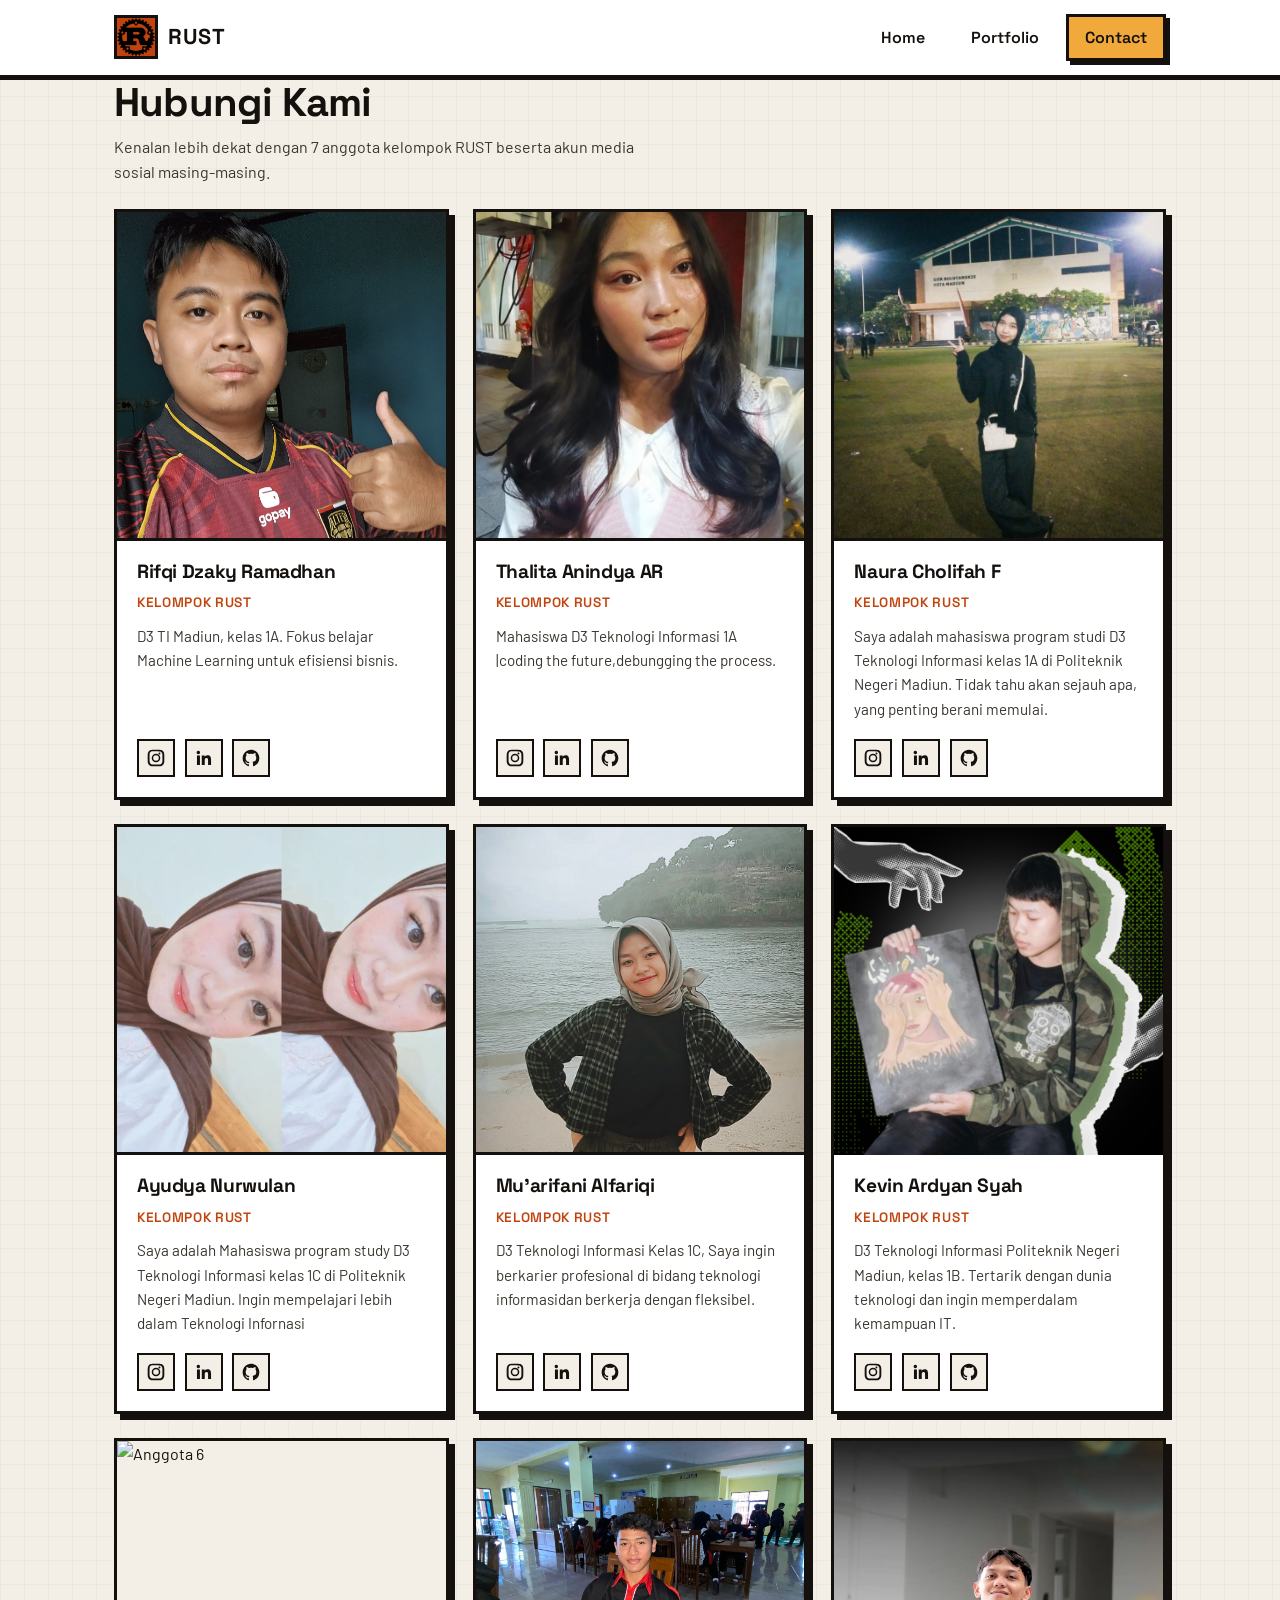
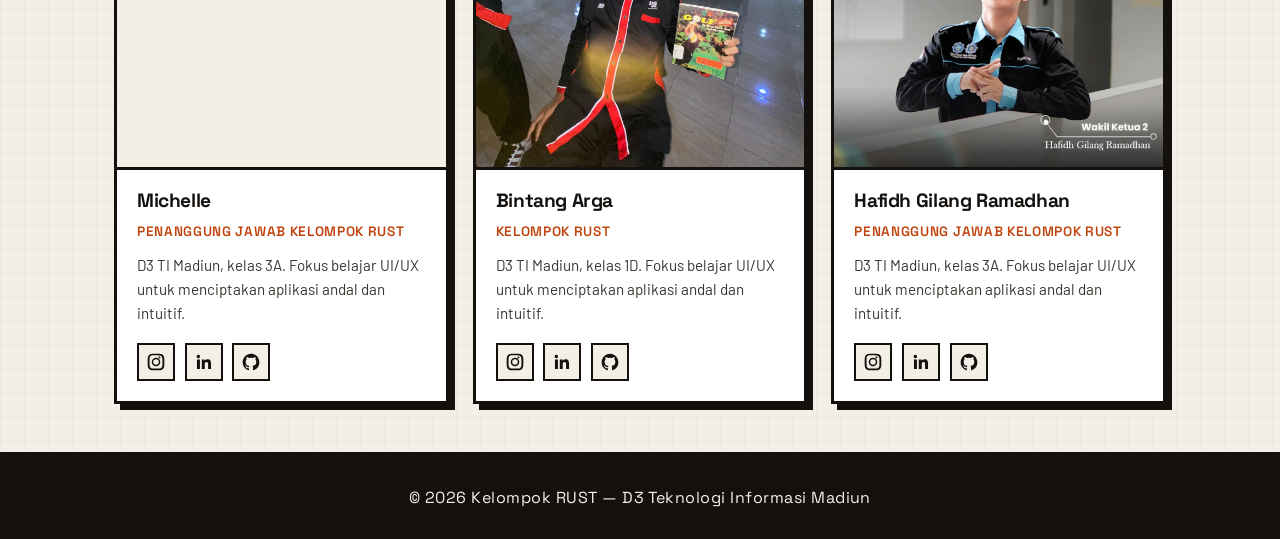
==== commit 79b7ec26: "update web" ====
--- a/contact.html
+++ b/contact.html
@@ -1,351 +1,350 @@
-<!DOCTYPE html>
-<html lang="id">
-<head>
-  <meta charset="UTF-8" />
-  <meta name="viewport" content="width=device-width, initial-scale=1.0" />
-  <title>RUST — Contact</title>
-
-  <link rel="preconnect" href="https://fonts.googleapis.com" />
-  <link rel="preconnect" href="https://fonts.gstatic.com" crossorigin />
-  <link href="https://fonts.googleapis.com/css2?family=Barlow:wght@400;500;600;700&family=Space+Grotesk:wght@500;600;700&display=swap" rel="stylesheet" />
-
-  <link rel="stylesheet" href="style.css" />
-</head>
-<body>
-
-  <!-- NAVBAR (sama seperti halaman lain, "Contact" yang aktif) -->
-  <header class="navbar">
-    <div class="navbar__inner">
-      <a href="index.html" class="navbar__brand">
-        <img src="https://placehold.co/828x828" alt="Logo RUST" class="navbar__logo" />
-        <span class="navbar__title">RUST</span>
-      </a>
-
-      <button class="navbar__toggle" aria-label="Buka menu navigasi">
-        <span></span><span></span><span></span>
-      </button>
-
-      <ul class="navbar__links">
-        <li><a href="index.html">Home</a></li>
-        <li><a href="porto.html">Portfolio</a></li>
-        <li><a href="contact.html" class="is-active">Contact</a></li>
-      </ul>
-    </div>
-  </header>
-
-  <main class="container">
-    <section>
-      <h1 class="section-title">Hubungi Kami</h1>
-      <p class="section-subtitle">
-        Kenalan lebih dekat dengan 7 anggota kelompok RUST beserta akun
-        media sosial masing-masing.
-      </p>
-
-      <div class="card-row">
-
-        <!-- ============================================================
-             ANGGOTA 1 — Anggota 1 (sudah terisi, jangan dihapus)
-        ============================================================= -->
-        <article class="card">
-          <img
-            src="https://placehold.co/400x400"
-            alt="Foto Anggota 1"
-            class="member-card__avatar"
-          />
-          <div class="card__body">
-            <h3 class="member-card__name">Anggota 1</h3>
-            <span class="member-card__role">Machine Learning Enthusiast</span>
-            <p class="card__desc">
-              D3 TI Madiun, kelas 3B. Fokus belajar Machine Learning untuk
-              efisiensi bisnis.
-            </p>
-
-            <div class="socials">
-              <a href="https://instagram.com/username_hafidh" target="_blank" rel="noopener" aria-label="Instagram Hafidh">
-                <!-- Ikon Instagram (SVG inline, tanpa library luar) -->
-                <svg viewBox="0 0 24 24"><path d="M12 2c2.72 0 3.06.01 4.12.06 1.06.05 1.79.22 2.43.47.66.26 1.22.6 1.77 1.15.55.55.89 1.11 1.15 1.77.25.64.42 1.37.47 2.43C21.99 8.94 22 9.28 22 12s-.01 3.06-.06 4.12c-.05 1.06-.22 1.79-.47 2.43a4.9 4.9 0 0 1-1.15 1.77c-.55.55-1.11.89-1.77 1.15-.64.25-1.37.42-2.43.47C15.06 21.99 14.72 22 12 22s-3.06-.01-4.12-.06c-1.06-.05-1.79-.22-2.43-.47a4.9 4.9 0 0 1-1.77-1.15 4.9 4.9 0 0 1-1.15-1.77c-.25-.64-.42-1.37-.47-2.43C2.01 15.06 2 14.72 2 12s.01-3.06.06-4.12c.05-1.06.22-1.79.47-2.43.26-.66.6-1.22 1.15-1.77a4.9 4.9 0 0 1 1.77-1.15c.64-.25 1.37-.42 2.43-.47C8.94 2.01 9.28 2 12 2zm0 1.8c-2.67 0-2.99.01-4.04.06-.86.04-1.33.18-1.64.3-.41.16-.71.35-1.02.66-.31.31-.5.61-.66 1.02-.12.31-.26.78-.3 1.64C4.29 9.01 4.28 9.33 4.28 12s.01 2.99.06 4.04c.04.86.18 1.33.3 1.64.16.41.35.71.66 1.02.31.31.61.5 1.02.66.31.12.78.26 1.64.3 1.05.05 1.37.06 4.04.06s2.99-.01 4.04-.06c.86-.04 1.33-.18 1.64-.3.41-.16.71-.35 1.02-.66.31-.31.5-.61.66-1.02.12-.31.26-.78.3-1.64.05-1.05.06-1.37.06-4.04s-.01-2.99-.06-4.04c-.04-.86-.18-1.33-.3-1.64a2.75 2.75 0 0 0-.66-1.02 2.75 2.75 0 0 0-1.02-.66c-.31-.12-.78-.26-1.64-.3C14.99 3.81 14.67 3.8 12 3.8zm0 3.05a5.15 5.15 0 1 1 0 10.3 5.15 5.15 0 0 1 0-10.3zm0 1.8a3.35 3.35 0 1 0 0 6.7 3.35 3.35 0 0 0 0-6.7zm5.35-1.98a1.2 1.2 0 1 1-2.4 0 1.2 1.2 0 0 1 2.4 0z"/></svg>
-              </a>
-              <a href="https://linkedin.com/in/username_hafidh" target="_blank" rel="noopener" aria-label="LinkedIn Hafidh">
-                <!-- Ikon LinkedIn (SVG inline) -->
-                <svg viewBox="0 0 24 24"><path d="M20.45 20.45h-3.56v-5.57c0-1.33-.02-3.03-1.85-3.03-1.86 0-2.15 1.45-2.15 2.94v5.66H9.34V9h3.42v1.56h.05c.48-.9 1.64-1.85 3.37-1.85 3.6 0 4.27 2.37 4.27 5.46v6.28zM5.34 7.43a2.07 2.07 0 1 1 0-4.13 2.07 2.07 0 0 1 0 4.13zM7.12 20.45H3.56V9h3.56v11.45z"/></svg>
-              </a>
-              <a href="https://github.com/username_hafidh" target="_blank" rel="noopener" aria-label="GitHub Hafidh">
-                <!-- Ikon GitHub (SVG inline) -->
-                <svg viewBox="0 0 24 24"><path d="M12 2C6.48 2 2 6.58 2 12.19c0 4.49 2.87 8.3 6.84 9.65.5.1.68-.22.68-.49 0-.24-.01-1.03-.01-1.87-2.78.61-3.37-1.21-3.37-1.21-.45-1.18-1.11-1.49-1.11-1.49-.9-.63.07-.62.07-.62 1 .07 1.53 1.05 1.53 1.05.89 1.55 2.34 1.1 2.91.84.09-.66.35-1.1.63-1.36-2.22-.26-4.56-1.14-4.56-5.07 0-1.12.39-2.03 1.03-2.75-.1-.26-.45-1.32.1-2.76 0 0 .84-.27 2.75 1.05a9.3 9.3 0 0 1 5 0c1.9-1.32 2.74-1.05 2.74-1.05.56 1.44.21 2.5.1 2.76.65.72 1.03 1.63 1.03 2.75 0 3.94-2.34 4.8-4.57 5.06.36.32.68.94.68 1.9 0 1.37-.01 2.48-.01 2.82 0 .27.18.6.69.49A10.2 10.2 0 0 0 22 12.19C22 6.58 17.52 2 12 2z"/></svg>
-              </a>
-            </div>
-          </div>
-        </article>
-
-        <!-- ============================================================
-             ANGGOTA 2 — Anggota 2 (sudah terisi, jangan dihapus)
-        ============================================================= -->
-        <article class="card">
-          <img
-            src="https://placehold.co/400x400"
-            alt="Anggota 2"
-            class="member-card__avatar"
-          />
-          <div class="card__body">
-            <h3 class="member-card__name">Anggota 2</h3>
-            <span class="member-card__role">UI/UX Enthusiast</span>
-            <p class="card__desc">
-              D3 TI Madiun, kelas 3A. Fokus belajar UI/UX untuk menciptakan
-              aplikasi andal dan intuitif.
-            </p>
-
-            <div class="socials">
-              <a href="https://instagram.com/username_michelle" target="_blank" rel="noopener" aria-label="Instagram Michelle">
-                <svg viewBox="0 0 24 24"><path d="M12 2c2.72 0 3.06.01 4.12.06 1.06.05 1.79.22 2.43.47.66.26 1.22.6 1.77 1.15.55.55.89 1.11 1.15 1.77.25.64.42 1.37.47 2.43C21.99 8.94 22 9.28 22 12s-.01 3.06-.06 4.12c-.05 1.06-.22 1.79-.47 2.43a4.9 4.9 0 0 1-1.15 1.77c-.55.55-1.11.89-1.77 1.15-.64.25-1.37.42-2.43.47C15.06 21.99 14.72 22 12 22s-3.06-.01-4.12-.06c-1.06-.05-1.79-.22-2.43-.47a4.9 4.9 0 0 1-1.77-1.15 4.9 4.9 0 0 1-1.15-1.77c-.25-.64-.42-1.37-.47-2.43C2.01 15.06 2 14.72 2 12s.01-3.06.06-4.12c.05-1.06.22-1.79.47-2.43.26-.66.6-1.22 1.15-1.77a4.9 4.9 0 0 1 1.77-1.15c.64-.25 1.37-.42 2.43-.47C8.94 2.01 9.28 2 12 2zm0 1.8c-2.67 0-2.99.01-4.04.06-.86.04-1.33.18-1.64.3-.41.16-.71.35-1.02.66-.31.31-.5.61-.66 1.02-.12.31-.26.78-.3 1.64C4.29 9.01 4.28 9.33 4.28 12s.01 2.99.06 4.04c.04.86.18 1.33.3 1.64.16.41.35.71.66 1.02.31.31.61.5 1.02.66.31.12.78.26 1.64.3 1.05.05 1.37.06 4.04.06s2.99-.01 4.04-.06c.86-.04 1.33-.18 1.64-.3.41-.16.71-.35 1.02-.66.31-.31.5-.61.66-1.02.12-.31.26-.78.3-1.64.05-1.05.06-1.37.06-4.04s-.01-2.99-.06-4.04c-.04-.86-.18-1.33-.3-1.64a2.75 2.75 0 0 0-.66-1.02 2.75 2.75 0 0 0-1.02-.66c-.31-.12-.78-.26-1.64-.3C14.99 3.81 14.67 3.8 12 3.8zm0 3.05a5.15 5.15 0 1 1 0 10.3 5.15 5.15 0 0 1 0-10.3zm0 1.8a3.35 3.35 0 1 0 0 6.7 3.35 3.35 0 0 0 0-6.7zm5.35-1.98a1.2 1.2 0 1 1-2.4 0 1.2 1.2 0 0 1 2.4 0z"/></svg>
-              </a>
-              <a href="https://linkedin.com/in/username_michelle" target="_blank" rel="noopener" aria-label="LinkedIn Michelle">
-                <svg viewBox="0 0 24 24"><path d="M20.45 20.45h-3.56v-5.57c0-1.33-.02-3.03-1.85-3.03-1.86 0-2.15 1.45-2.15 2.94v5.66H9.34V9h3.42v1.56h.05c.48-.9 1.64-1.85 3.37-1.85 3.6 0 4.27 2.37 4.27 5.46v6.28zM5.34 7.43a2.07 2.07 0 1 1 0-4.13 2.07 2.07 0 0 1 0 4.13zM7.12 20.45H3.56V9h3.56v11.45z"/></svg>
-              </a>
-              <a href="https://github.com/username_michelle" target="_blank" rel="noopener" aria-label="GitHub Michelle">
-                <svg viewBox="0 0 24 24"><path d="M12 2C6.48 2 2 6.58 2 12.19c0 4.49 2.87 8.3 6.84 9.65.5.1.68-.22.68-.49 0-.24-.01-1.03-.01-1.87-2.78.61-3.37-1.21-3.37-1.21-.45-1.18-1.11-1.49-1.11-1.49-.9-.63.07-.62.07-.62 1 .07 1.53 1.05 1.53 1.05.89 1.55 2.34 1.1 2.91.84.09-.66.35-1.1.63-1.36-2.22-.26-4.56-1.14-4.56-5.07 0-1.12.39-2.03 1.03-2.75-.1-.26-.45-1.32.1-2.76 0 0 .84-.27 2.75 1.05a9.3 9.3 0 0 1 5 0c1.9-1.32 2.74-1.05 2.74-1.05.56 1.44.21 2.5.1 2.76.65.72 1.03 1.63 1.03 2.75 0 3.94-2.34 4.8-4.57 5.06.36.32.68.94.68 1.9 0 1.37-.01 2.48-.01 2.82 0 .27.18.6.69.49A10.2 10.2 0 0 0 22 12.19C22 6.58 17.52 2 12 2z"/></svg>
-              </a>
-            </div>
-          </div>
-        </article>
-
-        <!--
-          =====================================================================
-          COPY BAGIAN INI UNTUK MENGISI ANGGOTA 3–7
-          Cara pakai untuk Maba:
-          1. Copy 1 blok <article class="card card--empty"> ... </article>
-             di bawah ini (ada 5 blok, satu untuk tiap anggota).
-          2. Hapus class "card--empty" supaya kartu tampil normal
-             (tidak transparan/garis putus-putus lagi).
-          3. Ganti foto placeholder di src, isi nama, role, dan deskripsi.
-          4. Ganti href di setiap ikon sosial media sesuai akun asli.
-          =====================================================================
-        -->
-
-         <!-- ============================================================
-             ANGGOTA3 — Anggota 3 (sudah terisi, jangan dihapus)
-        ============================================================= -->
-      <article class="card">
-          <img
-            src="https://placehold.co/400x400"
-            alt="Anggota 3"
-            class="member-card__avatar"
-          />
-          <div class="card__body">
-            <h3 class="member-card__name">Anggota 3</h3>
-            <span class="member-card__role">UI/UX Enthusiast</span>
-            <p class="card__desc">
-              D3 TI Madiun, kelas 3A. Fokus belajar UI/UX untuk menciptakan
-              aplikasi andal dan intuitif.
-            </p>
-
-            <div class="socials">
-              <a href="https://instagram.com/username_michelle" target="_blank" rel="noopener" aria-label="Instagram Michelle">
-                <svg viewBox="0 0 24 24"><path d="M12 2c2.72 0 3.06.01 4.12.06 1.06.05 1.79.22 2.43.47.66.26 1.22.6 1.77 1.15.55.55.89 1.11 1.15 1.77.25.64.42 1.37.47 2.43C21.99 8.94 22 9.28 22 12s-.01 3.06-.06 4.12c-.05 1.06-.22 1.79-.47 2.43a4.9 4.9 0 0 1-1.15 1.77c-.55.55-1.11.89-1.77 1.15-.64.25-1.37.42-2.43.47C15.06 21.99 14.72 22 12 22s-3.06-.01-4.12-.06c-1.06-.05-1.79-.22-2.43-.47a4.9 4.9 0 0 1-1.77-1.15 4.9 4.9 0 0 1-1.15-1.77c-.25-.64-.42-1.37-.47-2.43C2.01 15.06 2 14.72 2 12s.01-3.06.06-4.12c.05-1.06.22-1.79.47-2.43.26-.66.6-1.22 1.15-1.77a4.9 4.9 0 0 1 1.77-1.15c.64-.25 1.37-.42 2.43-.47C8.94 2.01 9.28 2 12 2zm0 1.8c-2.67 0-2.99.01-4.04.06-.86.04-1.33.18-1.64.3-.41.16-.71.35-1.02.66-.31.31-.5.61-.66 1.02-.12.31-.26.78-.3 1.64C4.29 9.01 4.28 9.33 4.28 12s.01 2.99.06 4.04c.04.86.18 1.33.3 1.64.16.41.35.71.66 1.02.31.31.61.5 1.02.66.31.12.78.26 1.64.3 1.05.05 1.37.06 4.04.06s2.99-.01 4.04-.06c.86-.04 1.33-.18 1.64-.3.41-.16.71-.35 1.02-.66.31-.31.5-.61.66-1.02.12-.31.26-.78.3-1.64.05-1.05.06-1.37.06-4.04s-.01-2.99-.06-4.04c-.04-.86-.18-1.33-.3-1.64a2.75 2.75 0 0 0-.66-1.02 2.75 2.75 0 0 0-1.02-.66c-.31-.12-.78-.26-1.64-.3C14.99 3.81 14.67 3.8 12 3.8zm0 3.05a5.15 5.15 0 1 1 0 10.3 5.15 5.15 0 0 1 0-10.3zm0 1.8a3.35 3.35 0 1 0 0 6.7 3.35 3.35 0 0 0 0-6.7zm5.35-1.98a1.2 1.2 0 1 1-2.4 0 1.2 1.2 0 0 1 2.4 0z"/></svg>
-              </a>
-              <a href="https://linkedin.com/in/username_michelle" target="_blank" rel="noopener" aria-label="LinkedIn Michelle">
-                <svg viewBox="0 0 24 24"><path d="M20.45 20.45h-3.56v-5.57c0-1.33-.02-3.03-1.85-3.03-1.86 0-2.15 1.45-2.15 2.94v5.66H9.34V9h3.42v1.56h.05c.48-.9 1.64-1.85 3.37-1.85 3.6 0 4.27 2.37 4.27 5.46v6.28zM5.34 7.43a2.07 2.07 0 1 1 0-4.13 2.07 2.07 0 0 1 0 4.13zM7.12 20.45H3.56V9h3.56v11.45z"/></svg>
-              </a>
-              <a href="https://github.com/username_michelle" target="_blank" rel="noopener" aria-label="GitHub Michelle">
-                <svg viewBox="0 0 24 24"><path d="M12 2C6.48 2 2 6.58 2 12.19c0 4.49 2.87 8.3 6.84 9.65.5.1.68-.22.68-.49 0-.24-.01-1.03-.01-1.87-2.78.61-3.37-1.21-3.37-1.21-.45-1.18-1.11-1.49-1.11-1.49-.9-.63.07-.62.07-.62 1 .07 1.53 1.05 1.53 1.05.89 1.55 2.34 1.1 2.91.84.09-.66.35-1.1.63-1.36-2.22-.26-4.56-1.14-4.56-5.07 0-1.12.39-2.03 1.03-2.75-.1-.26-.45-1.32.1-2.76 0 0 .84-.27 2.75 1.05a9.3 9.3 0 0 1 5 0c1.9-1.32 2.74-1.05 2.74-1.05.56 1.44.21 2.5.1 2.76.65.72 1.03 1.63 1.03 2.75 0 3.94-2.34 4.8-4.57 5.06.36.32.68.94.68 1.9 0 1.37-.01 2.48-.01 2.82 0 .27.18.6.69.49A10.2 10.2 0 0 0 22 12.19C22 6.58 17.52 2 12 2z"/></svg>
-              </a>
-            </div>
-          </div>
-        </article>
-
-         <!-- ============================================================
-             ANGGOTA 4— Anggota 4sudah terisi, jangan dihapus)
-        ============================================================= -->
-        <article class="card">
-          <img
-            src="https://placehold.co/400x400"
-            alt="Anggota 4"
-            class="member-card__avatar"
-          />
-          <div class="card__body">
-            <h3 class="member-card__name">Anggota 4</h3>
-            <span class="member-card__role">UI/UX Enthusiast</span>
-            <p class="card__desc">
-              D3 TI Madiun, kelas 3A. Fokus belajar UI/UX untuk menciptakan
-              aplikasi andal dan intuitif.
-            </p>
-
-            <div class="socials">
-              <a href="https://instagram.com/username_michelle" target="_blank" rel="noopener" aria-label="Instagram Michelle">
-                <svg viewBox="0 0 24 24"><path d="M12 2c2.72 0 3.06.01 4.12.06 1.06.05 1.79.22 2.43.47.66.26 1.22.6 1.77 1.15.55.55.89 1.11 1.15 1.77.25.64.42 1.37.47 2.43C21.99 8.94 22 9.28 22 12s-.01 3.06-.06 4.12c-.05 1.06-.22 1.79-.47 2.43a4.9 4.9 0 0 1-1.15 1.77c-.55.55-1.11.89-1.77 1.15-.64.25-1.37.42-2.43.47C15.06 21.99 14.72 22 12 22s-3.06-.01-4.12-.06c-1.06-.05-1.79-.22-2.43-.47a4.9 4.9 0 0 1-1.77-1.15 4.9 4.9 0 0 1-1.15-1.77c-.25-.64-.42-1.37-.47-2.43C2.01 15.06 2 14.72 2 12s.01-3.06.06-4.12c.05-1.06.22-1.79.47-2.43.26-.66.6-1.22 1.15-1.77a4.9 4.9 0 0 1 1.77-1.15c.64-.25 1.37-.42 2.43-.47C8.94 2.01 9.28 2 12 2zm0 1.8c-2.67 0-2.99.01-4.04.06-.86.04-1.33.18-1.64.3-.41.16-.71.35-1.02.66-.31.31-.5.61-.66 1.02-.12.31-.26.78-.3 1.64C4.29 9.01 4.28 9.33 4.28 12s.01 2.99.06 4.04c.04.86.18 1.33.3 1.64.16.41.35.71.66 1.02.31.31.61.5 1.02.66.31.12.78.26 1.64.3 1.05.05 1.37.06 4.04.06s2.99-.01 4.04-.06c.86-.04 1.33-.18 1.64-.3.41-.16.71-.35 1.02-.66.31-.31.5-.61.66-1.02.12-.31.26-.78.3-1.64.05-1.05.06-1.37.06-4.04s-.01-2.99-.06-4.04c-.04-.86-.18-1.33-.3-1.64a2.75 2.75 0 0 0-.66-1.02 2.75 2.75 0 0 0-1.02-.66c-.31-.12-.78-.26-1.64-.3C14.99 3.81 14.67 3.8 12 3.8zm0 3.05a5.15 5.15 0 1 1 0 10.3 5.15 5.15 0 0 1 0-10.3zm0 1.8a3.35 3.35 0 1 0 0 6.7 3.35 3.35 0 0 0 0-6.7zm5.35-1.98a1.2 1.2 0 1 1-2.4 0 1.2 1.2 0 0 1 2.4 0z"/></svg>
-              </a>
-              <a href="https://linkedin.com/in/username_michelle" target="_blank" rel="noopener" aria-label="LinkedIn Michelle">
-                <svg viewBox="0 0 24 24"><path d="M20.45 20.45h-3.56v-5.57c0-1.33-.02-3.03-1.85-3.03-1.86 0-2.15 1.45-2.15 2.94v5.66H9.34V9h3.42v1.56h.05c.48-.9 1.64-1.85 3.37-1.85 3.6 0 4.27 2.37 4.27 5.46v6.28zM5.34 7.43a2.07 2.07 0 1 1 0-4.13 2.07 2.07 0 0 1 0 4.13zM7.12 20.45H3.56V9h3.56v11.45z"/></svg>
-              </a>
-              <a href="https://github.com/username_michelle" target="_blank" rel="noopener" aria-label="GitHub Michelle">
-                <svg viewBox="0 0 24 24"><path d="M12 2C6.48 2 2 6.58 2 12.19c0 4.49 2.87 8.3 6.84 9.65.5.1.68-.22.68-.49 0-.24-.01-1.03-.01-1.87-2.78.61-3.37-1.21-3.37-1.21-.45-1.18-1.11-1.49-1.11-1.49-.9-.63.07-.62.07-.62 1 .07 1.53 1.05 1.53 1.05.89 1.55 2.34 1.1 2.91.84.09-.66.35-1.1.63-1.36-2.22-.26-4.56-1.14-4.56-5.07 0-1.12.39-2.03 1.03-2.75-.1-.26-.45-1.32.1-2.76 0 0 .84-.27 2.75 1.05a9.3 9.3 0 0 1 5 0c1.9-1.32 2.74-1.05 2.74-1.05.56 1.44.21 2.5.1 2.76.65.72 1.03 1.63 1.03 2.75 0 3.94-2.34 4.8-4.57 5.06.36.32.68.94.68 1.9 0 1.37-.01 2.48-.01 2.82 0 .27.18.6.69.49A10.2 10.2 0 0 0 22 12.19C22 6.58 17.52 2 12 2z"/></svg>
-              </a>
-            </div>
-          </div>
-        </article>
-
-        <article class="card">
-          <img
-            src="https://placehold.co/400x400"
-            alt="Anggota 2"
-            class="member-card__avatar"
-          />
-          <div class="card__body">
-            <h3 class="member-card__name">Anggota 2</h3>
-            <span class="member-card__role">UI/UX Enthusiast</span>
-            <p class="card__desc">
-              D3 TI Madiun, kelas 3A. Fokus belajar UI/UX untuk menciptakan
-              aplikasi andal dan intuitif.
-            </p>
-
-            <div class="socials">
-              <a href="https://instagram.com/username_michelle" target="_blank" rel="noopener" aria-label="Instagram Michelle">
-                <svg viewBox="0 0 24 24"><path d="M12 2c2.72 0 3.06.01 4.12.06 1.06.05 1.79.22 2.43.47.66.26 1.22.6 1.77 1.15.55.55.89 1.11 1.15 1.77.25.64.42 1.37.47 2.43C21.99 8.94 22 9.28 22 12s-.01 3.06-.06 4.12c-.05 1.06-.22 1.79-.47 2.43a4.9 4.9 0 0 1-1.15 1.77c-.55.55-1.11.89-1.77 1.15-.64.25-1.37.42-2.43.47C15.06 21.99 14.72 22 12 22s-3.06-.01-4.12-.06c-1.06-.05-1.79-.22-2.43-.47a4.9 4.9 0 0 1-1.77-1.15 4.9 4.9 0 0 1-1.15-1.77c-.25-.64-.42-1.37-.47-2.43C2.01 15.06 2 14.72 2 12s.01-3.06.06-4.12c.05-1.06.22-1.79.47-2.43.26-.66.6-1.22 1.15-1.77a4.9 4.9 0 0 1 1.77-1.15c.64-.25 1.37-.42 2.43-.47C8.94 2.01 9.28 2 12 2zm0 1.8c-2.67 0-2.99.01-4.04.06-.86.04-1.33.18-1.64.3-.41.16-.71.35-1.02.66-.31.31-.5.61-.66 1.02-.12.31-.26.78-.3 1.64C4.29 9.01 4.28 9.33 4.28 12s.01 2.99.06 4.04c.04.86.18 1.33.3 1.64.16.41.35.71.66 1.02.31.31.61.5 1.02.66.31.12.78.26 1.64.3 1.05.05 1.37.06 4.04.06s2.99-.01 4.04-.06c.86-.04 1.33-.18 1.64-.3.41-.16.71-.35 1.02-.66.31-.31.5-.61.66-1.02.12-.31.26-.78.3-1.64.05-1.05.06-1.37.06-4.04s-.01-2.99-.06-4.04c-.04-.86-.18-1.33-.3-1.64a2.75 2.75 0 0 0-.66-1.02 2.75 2.75 0 0 0-1.02-.66c-.31-.12-.78-.26-1.64-.3C14.99 3.81 14.67 3.8 12 3.8zm0 3.05a5.15 5.15 0 1 1 0 10.3 5.15 5.15 0 0 1 0-10.3zm0 1.8a3.35 3.35 0 1 0 0 6.7 3.35 3.35 0 0 0 0-6.7zm5.35-1.98a1.2 1.2 0 1 1-2.4 0 1.2 1.2 0 0 1 2.4 0z"/></svg>
-              </a>
-              <a href="https://linkedin.com/in/username_michelle" target="_blank" rel="noopener" aria-label="LinkedIn Michelle">
-                <svg viewBox="0 0 24 24"><path d="M20.45 20.45h-3.56v-5.57c0-1.33-.02-3.03-1.85-3.03-1.86 0-2.15 1.45-2.15 2.94v5.66H9.34V9h3.42v1.56h.05c.48-.9 1.64-1.85 3.37-1.85 3.6 0 4.27 2.37 4.27 5.46v6.28zM5.34 7.43a2.07 2.07 0 1 1 0-4.13 2.07 2.07 0 0 1 0 4.13zM7.12 20.45H3.56V9h3.56v11.45z"/></svg>
-              </a>
-              <a href="https://github.com/username_michelle" target="_blank" rel="noopener" aria-label="GitHub Michelle">
-                <svg viewBox="0 0 24 24"><path d="M12 2C6.48 2 2 6.58 2 12.19c0 4.49 2.87 8.3 6.84 9.65.5.1.68-.22.68-.49 0-.24-.01-1.03-.01-1.87-2.78.61-3.37-1.21-3.37-1.21-.45-1.18-1.11-1.49-1.11-1.49-.9-.63.07-.62.07-.62 1 .07 1.53 1.05 1.53 1.05.89 1.55 2.34 1.1 2.91.84.09-.66.35-1.1.63-1.36-2.22-.26-4.56-1.14-4.56-5.07 0-1.12.39-2.03 1.03-2.75-.1-.26-.45-1.32.1-2.76 0 0 .84-.27 2.75 1.05a9.3 9.3 0 0 1 5 0c1.9-1.32 2.74-1.05 2.74-1.05.56 1.44.21 2.5.1 2.76.65.72 1.03 1.63 1.03 2.75 0 3.94-2.34 4.8-4.57 5.06.36.32.68.94.68 1.9 0 1.37-.01 2.48-.01 2.82 0 .27.18.6.69.49A10.2 10.2 0 0 0 22 12.19C22 6.58 17.52 2 12 2z"/></svg>
-              </a>
-            </div>
-          </div>
-        </article>
-
-         <!-- ============================================================
-             ANGGOTA 5— Anggota 5sudah terisi, jangan dihapus)
-        ============================================================= -->
-
-        <article class="card">
-          <img
-            src="assets/kevin.png"
-            alt="Anggota 5
-            class="member-card__avatar"
-          />
-          <div class="card__body">
-            <h3 class="member-card__name">Kevin Ardyan Syah</h3>
-            <span class="member-card__role">Mahasiswa</span>
-            <p class="card__desc">
-              D3 Teknologi Informasi Politeknik Negeri Madiun, kelas 1B. Tertarik dengan dunia teknologi dan ingin memperdalam kemampuan IT.
-            </p>
-
-            <div class="socials">
-              <a href="https://www.instagram.com/fddlf_19/" target="_blank" rel="noopener" aria-label="Instagram Michelle">
-                <svg viewBox="0 0 24 24"><path d="M12 2c2.72 0 3.06.01 4.12.06 1.06.05 1.79.22 2.43.47.66.26 1.22.6 1.77 1.15.55.55.89 1.11 1.15 1.77.25.64.42 1.37.47 2.43C21.99 8.94 22 9.28 22 12s-.01 3.06-.06 4.12c-.05 1.06-.22 1.79-.47 2.43a4.9 4.9 0 0 1-1.15 1.77c-.55.55-1.11.89-1.77 1.15-.64.25-1.37.42-2.43.47C15.06 21.99 14.72 22 12 22s-3.06-.01-4.12-.06c-1.06-.05-1.79-.22-2.43-.47a4.9 4.9 0 0 1-1.77-1.15 4.9 4.9 0 0 1-1.15-1.77c-.25-.64-.42-1.37-.47-2.43C2.01 15.06 2 14.72 2 12s.01-3.06.06-4.12c.05-1.06.22-1.79.47-2.43.26-.66.6-1.22 1.15-1.77a4.9 4.9 0 0 1 1.77-1.15c.64-.25 1.37-.42 2.43-.47C8.94 2.01 9.28 2 12 2zm0 1.8c-2.67 0-2.99.01-4.04.06-.86.04-1.33.18-1.64.3-.41.16-.71.35-1.02.66-.31.31-.5.61-.66 1.02-.12.31-.26.78-.3 1.64C4.29 9.01 4.28 9.33 4.28 12s.01 2.99.06 4.04c.04.86.18 1.33.3 1.64.16.41.35.71.66 1.02.31.31.61.5 1.02.66.31.12.78.26 1.64.3 1.05.05 1.37.06 4.04.06s2.99-.01 4.04-.06c.86-.04 1.33-.18 1.64-.3.41-.16.71-.35 1.02-.66.31-.31.5-.61.66-1.02.12-.31.26-.78.3-1.64.05-1.05.06-1.37.06-4.04s-.01-2.99-.06-4.04c-.04-.86-.18-1.33-.3-1.64a2.75 2.75 0 0 0-.66-1.02 2.75 2.75 0 0 0-1.02-.66c-.31-.12-.78-.26-1.64-.3C14.99 3.81 14.67 3.8 12 3.8zm0 3.05a5.15 5.15 0 1 1 0 10.3 5.15 5.15 0 0 1 0-10.3zm0 1.8a3.35 3.35 0 1 0 0 6.7 3.35 3.35 0 0 0 0-6.7zm5.35-1.98a1.2 1.2 0 1 1-2.4 0 1.2 1.2 0 0 1 2.4 0z"/></svg>
-              </a>
-              <a href="https://www.linkedin.com/in/kevin-ardyan-syah-0b9a84430/" target="_blank" rel="noopener" aria-label="LinkedIn Michelle">
-                <svg viewBox="0 0 24 24"><path d="M20.45 20.45h-3.56v-5.57c0-1.33-.02-3.03-1.85-3.03-1.86 0-2.15 1.45-2.15 2.94v5.66H9.34V9h3.42v1.56h.05c.48-.9 1.64-1.85 3.37-1.85 3.6 0 4.27 2.37 4.27 5.46v6.28zM5.34 7.43a2.07 2.07 0 1 1 0-4.13 2.07 2.07 0 0 1 0 4.13zM7.12 20.45H3.56V9h3.56v11.45z"/></svg>
-              </a>
-              <a href="https://github.com/kevin-runtime" target="_blank" rel="noopener" aria-label="GitHub Michelle">
-                <svg viewBox="0 0 24 24"><path d="M12 2C6.48 2 2 6.58 2 12.19c0 4.49 2.87 8.3 6.84 9.65.5.1.68-.22.68-.49 0-.24-.01-1.03-.01-1.87-2.78.61-3.37-1.21-3.37-1.21-.45-1.18-1.11-1.49-1.11-1.49-.9-.63.07-.62.07-.62 1 .07 1.53 1.05 1.53 1.05.89 1.55 2.34 1.1 2.91.84.09-.66.35-1.1.63-1.36-2.22-.26-4.56-1.14-4.56-5.07 0-1.12.39-2.03 1.03-2.75-.1-.26-.45-1.32.1-2.76 0 0 .84-.27 2.75 1.05a9.3 9.3 0 0 1 5 0c1.9-1.32 2.74-1.05 2.74-1.05.56 1.44.21 2.5.1 2.76.65.72 1.03 1.63 1.03 2.75 0 3.94-2.34 4.8-4.57 5.06.36.32.68.94.68 1.9 0 1.37-.01 2.48-.01 2.82 0 .27.18.6.69.49A10.2 10.2 0 0 0 22 12.19C22 6.58 17.52 2 12 2z"/></svg>
-              </a>
-            </div>
-          </div>
-        </article>
-
-         <!-- ============================================================
-             ANGGOTA 6 — Anggota 6 (sudah terisi, jangan dihapus)
-        ============================================================= -->
-
-       <article class="card">
-          <img
-            src="assets/micel.png"
-            alt="Anggota 6"
-            class="member-card__avatar"
-          />
-          <div class="card__body">
-            <h3 class="member-card__name">Anggota 6</h3>
-            <span class="member-card__role">UI/UX Enthusiast</span>
-            <p class="card__desc">
-              D3 TI Madiun, kelas 3A. Fokus belajar UI/UX untuk menciptakan
-              aplikasi andal dan intuitif.
-            </p>
-
-            <div class="socials">
-              <a href="https://www.instagram.com/milanello03_/" target="_blank" rel="noopener" aria-label="Instagram Michelle">
-                <svg viewBox="0 0 24 24"><path d="M12 2c2.72 0 3.06.01 4.12.06 1.06.05 1.79.22 2.43.47.66.26 1.22.6 1.77 1.15.55.55.89 1.11 1.15 1.77.25.64.42 1.37.47 2.43C21.99 8.94 22 9.28 22 12s-.01 3.06-.06 4.12c-.05 1.06-.22 1.79-.47 2.43a4.9 4.9 0 0 1-1.15 1.77c-.55.55-1.11.89-1.77 1.15-.64.25-1.37.42-2.43.47C15.06 21.99 14.72 22 12 22s-3.06-.01-4.12-.06c-1.06-.05-1.79-.22-2.43-.47a4.9 4.9 0 0 1-1.77-1.15 4.9 4.9 0 0 1-1.15-1.77c-.25-.64-.42-1.37-.47-2.43C2.01 15.06 2 14.72 2 12s.01-3.06.06-4.12c.05-1.06.22-1.79.47-2.43.26-.66.6-1.22 1.15-1.77a4.9 4.9 0 0 1 1.77-1.15c.64-.25 1.37-.42 2.43-.47C8.94 2.01 9.28 2 12 2zm0 1.8c-2.67 0-2.99.01-4.04.06-.86.04-1.33.18-1.64.3-.41.16-.71.35-1.02.66-.31.31-.5.61-.66 1.02-.12.31-.26.78-.3 1.64C4.29 9.01 4.28 9.33 4.28 12s.01 2.99.06 4.04c.04.86.18 1.33.3 1.64.16.41.35.71.66 1.02.31.31.61.5 1.02.66.31.12.78.26 1.64.3 1.05.05 1.37.06 4.04.06s2.99-.01 4.04-.06c.86-.04 1.33-.18 1.64-.3.41-.16.71-.35 1.02-.66.31-.31.5-.61.66-1.02.12-.31.26-.78.3-1.64.05-1.05.06-1.37.06-4.04s-.01-2.99-.06-4.04c-.04-.86-.18-1.33-.3-1.64a2.75 2.75 0 0 0-.66-1.02 2.75 2.75 0 0 0-1.02-.66c-.31-.12-.78-.26-1.64-.3C14.99 3.81 14.67 3.8 12 3.8zm0 3.05a5.15 5.15 0 1 1 0 10.3 5.15 5.15 0 0 1 0-10.3zm0 1.8a3.35 3.35 0 1 0 0 6.7 3.35 3.35 0 0 0 0-6.7zm5.35-1.98a1.2 1.2 0 1 1-2.4 0 1.2 1.2 0 0 1 2.4 0z"/></svg>
-              </a>
-              <a href="https://linkedin.com/in/username_michelle" target="_blank" rel="noopener" aria-label="LinkedIn Michelle">
-                <svg viewBox="0 0 24 24"><path d="M20.45 20.45h-3.56v-5.57c0-1.33-.02-3.03-1.85-3.03-1.86 0-2.15 1.45-2.15 2.94v5.66H9.34V9h3.42v1.56h.05c.48-.9 1.64-1.85 3.37-1.85 3.6 0 4.27 2.37 4.27 5.46v6.28zM5.34 7.43a2.07 2.07 0 1 1 0-4.13 2.07 2.07 0 0 1 0 4.13zM7.12 20.45H3.56V9h3.56v11.45z"/></svg>
-              </a>
-              <a href="https://github.com/username_michelle" target="_blank" rel="noopener" aria-label="GitHub Michelle">
-                <svg viewBox="0 0 24 24"><path d="M12 2C6.48 2 2 6.58 2 12.19c0 4.49 2.87 8.3 6.84 9.65.5.1.68-.22.68-.49 0-.24-.01-1.03-.01-1.87-2.78.61-3.37-1.21-3.37-1.21-.45-1.18-1.11-1.49-1.11-1.49-.9-.63.07-.62.07-.62 1 .07 1.53 1.05 1.53 1.05.89 1.55 2.34 1.1 2.91.84.09-.66.35-1.1.63-1.36-2.22-.26-4.56-1.14-4.56-5.07 0-1.12.39-2.03 1.03-2.75-.1-.26-.45-1.32.1-2.76 0 0 .84-.27 2.75 1.05a9.3 9.3 0 0 1 5 0c1.9-1.32 2.74-1.05 2.74-1.05.56 1.44.21 2.5.1 2.76.65.72 1.03 1.63 1.03 2.75 0 3.94-2.34 4.8-4.57 5.06.36.32.68.94.68 1.9 0 1.37-.01 2.48-.01 2.82 0 .27.18.6.69.49A10.2 10.2 0 0 0 22 12.19C22 6.58 17.52 2 12 2z"/></svg>
-              </a>
-            </div>
-          </div>
-        </article>
-
-         <!-- ============================================================
-             PJ sudah terisi, jangan dihapus)
-        ============================================================= -->
-
-         <article class="card">
-          <img
-            src="assets/images/micel.png"
-            alt="Anggota 2"
-            class="member-card__avatar"
-          />
-          <div class="card__body">
-            <h3 class="member-card__name">Anggota 2</h3>
-            <span class="member-card__role">UI/UX Enthusiast</span>
-            <p class="card__desc">
-              D3 TI Madiun, kelas 3A. Fokus belajar UI/UX untuk menciptakan
-              aplikasi andal dan intuitif.
-            </p>
-
-            <div class="socials">
-              <a href="https://instagram.com/username_michelle" target="_blank" rel="noopener" aria-label="Instagram Michelle">
-                <svg viewBox="0 0 24 24"><path d="M12 2c2.72 0 3.06.01 4.12.06 1.06.05 1.79.22 2.43.47.66.26 1.22.6 1.77 1.15.55.55.89 1.11 1.15 1.77.25.64.42 1.37.47 2.43C21.99 8.94 22 9.28 22 12s-.01 3.06-.06 4.12c-.05 1.06-.22 1.79-.47 2.43a4.9 4.9 0 0 1-1.15 1.77c-.55.55-1.11.89-1.77 1.15-.64.25-1.37.42-2.43.47C15.06 21.99 14.72 22 12 22s-3.06-.01-4.12-.06c-1.06-.05-1.79-.22-2.43-.47a4.9 4.9 0 0 1-1.77-1.15 4.9 4.9 0 0 1-1.15-1.77c-.25-.64-.42-1.37-.47-2.43C2.01 15.06 2 14.72 2 12s.01-3.06.06-4.12c.05-1.06.22-1.79.47-2.43.26-.66.6-1.22 1.15-1.77a4.9 4.9 0 0 1 1.77-1.15c.64-.25 1.37-.42 2.43-.47C8.94 2.01 9.28 2 12 2zm0 1.8c-2.67 0-2.99.01-4.04.06-.86.04-1.33.18-1.64.3-.41.16-.71.35-1.02.66-.31.31-.5.61-.66 1.02-.12.31-.26.78-.3 1.64C4.29 9.01 4.28 9.33 4.28 12s.01 2.99.06 4.04c.04.86.18 1.33.3 1.64.16.41.35.71.66 1.02.31.31.61.5 1.02.66.31.12.78.26 1.64.3 1.05.05 1.37.06 4.04.06s2.99-.01 4.04-.06c.86-.04 1.33-.18 1.64-.3.41-.16.71-.35 1.02-.66.31-.31.5-.61.66-1.02.12-.31.26-.78.3-1.64.05-1.05.06-1.37.06-4.04s-.01-2.99-.06-4.04c-.04-.86-.18-1.33-.3-1.64a2.75 2.75 0 0 0-.66-1.02 2.75 2.75 0 0 0-1.02-.66c-.31-.12-.78-.26-1.64-.3C14.99 3.81 14.67 3.8 12 3.8zm0 3.05a5.15 5.15 0 1 1 0 10.3 5.15 5.15 0 0 1 0-10.3zm0 1.8a3.35 3.35 0 1 0 0 6.7 3.35 3.35 0 0 0 0-6.7zm5.35-1.98a1.2 1.2 0 1 1-2.4 0 1.2 1.2 0 0 1 2.4 0z"/></svg>
-              </a>
-              <a href="https://linkedin.com/in/username_michelle" target="_blank" rel="noopener" aria-label="LinkedIn Michelle">
-                <svg viewBox="0 0 24 24"><path d="M20.45 20.45h-3.56v-5.57c0-1.33-.02-3.03-1.85-3.03-1.86 0-2.15 1.45-2.15 2.94v5.66H9.34V9h3.42v1.56h.05c.48-.9 1.64-1.85 3.37-1.85 3.6 0 4.27 2.37 4.27 5.46v6.28zM5.34 7.43a2.07 2.07 0 1 1 0-4.13 2.07 2.07 0 0 1 0 4.13zM7.12 20.45H3.56V9h3.56v11.45z"/></svg>
-              </a>
-              <a href="https://github.com/username_michelle" target="_blank" rel="noopener" aria-label="GitHub Michelle">
-                <svg viewBox="0 0 24 24"><path d="M12 2C6.48 2 2 6.58 2 12.19c0 4.49 2.87 8.3 6.84 9.65.5.1.68-.22.68-.49 0-.24-.01-1.03-.01-1.87-2.78.61-3.37-1.21-3.37-1.21-.45-1.18-1.11-1.49-1.11-1.49-.9-.63.07-.62.07-.62 1 .07 1.53 1.05 1.53 1.05.89 1.55 2.34 1.1 2.91.84.09-.66.35-1.1.63-1.36-2.22-.26-4.56-1.14-4.56-5.07 0-1.12.39-2.03 1.03-2.75-.1-.26-.45-1.32.1-2.76 0 0 .84-.27 2.75 1.05a9.3 9.3 0 0 1 5 0c1.9-1.32 2.74-1.05 2.74-1.05.56 1.44.21 2.5.1 2.76.65.72 1.03 1.63 1.03 2.75 0 3.94-2.34 4.8-4.57 5.06.36.32.68.94.68 1.9 0 1.37-.01 2.48-.01 2.82 0 .27.18.6.69.49A10.2 10.2 0 0 0 22 12.19C22 6.58 17.52 2 12 2z"/></svg>
-              </a>
-            </div>
-          </div>
-        </article>
-
-         <!-- ============================================================
-             ANGGOTA 7  Anggota 7 sudah terisi, jangan dihapus)
-        ============================================================= -->
-
-        <article class="card">
-          <img
-            src="assets/aku.PNG"
-            alt="PJ Kelompok Rust"
-            class="member-card__avatar"
-          />
-          <div class="card__body">
-            <h3 class="member-card__name">Anggota 7</h3>
-            <span class="member-card__role">UI/UX Enthusiast</span>
-            <p class="card__desc">
-              D3 TI Madiun, kelas 3A. Fokus belajar UI/UX untuk menciptakan
-              aplikasi andal dan intuitif.
-            </p>
-
-            <div class="socials">
-              <a href="https://www.instagram.com/hfdhgilangr/" target="_blank" rel="noopener" aria-label="Instagram Michelle">
-                <svg viewBox="0 0 24 24"><path d="M12 2c2.72 0 3.06.01 4.12.06 1.06.05 1.79.22 2.43.47.66.26 1.22.6 1.77 1.15.55.55.89 1.11 1.15 1.77.25.64.42 1.37.47 2.43C21.99 8.94 22 9.28 22 12s-.01 3.06-.06 4.12c-.05 1.06-.22 1.79-.47 2.43a4.9 4.9 0 0 1-1.15 1.77c-.55.55-1.11.89-1.77 1.15-.64.25-1.37.42-2.43.47C15.06 21.99 14.72 22 12 22s-3.06-.01-4.12-.06c-1.06-.05-1.79-.22-2.43-.47a4.9 4.9 0 0 1-1.77-1.15 4.9 4.9 0 0 1-1.15-1.77c-.25-.64-.42-1.37-.47-2.43C2.01 15.06 2 14.72 2 12s.01-3.06.06-4.12c.05-1.06.22-1.79.47-2.43.26-.66.6-1.22 1.15-1.77a4.9 4.9 0 0 1 1.77-1.15c.64-.25 1.37-.42 2.43-.47C8.94 2.01 9.28 2 12 2zm0 1.8c-2.67 0-2.99.01-4.04.06-.86.04-1.33.18-1.64.3-.41.16-.71.35-1.02.66-.31.31-.5.61-.66 1.02-.12.31-.26.78-.3 1.64C4.29 9.01 4.28 9.33 4.28 12s.01 2.99.06 4.04c.04.86.18 1.33.3 1.64.16.41.35.71.66 1.02.31.31.61.5 1.02.66.31.12.78.26 1.64.3 1.05.05 1.37.06 4.04.06s2.99-.01 4.04-.06c.86-.04 1.33-.18 1.64-.3.41-.16.71-.35 1.02-.66.31-.31.5-.61.66-1.02.12-.31.26-.78.3-1.64.05-1.05.06-1.37.06-4.04s-.01-2.99-.06-4.04c-.04-.86-.18-1.33-.3-1.64a2.75 2.75 0 0 0-.66-1.02 2.75 2.75 0 0 0-1.02-.66c-.31-.12-.78-.26-1.64-.3C14.99 3.81 14.67 3.8 12 3.8zm0 3.05a5.15 5.15 0 1 1 0 10.3 5.15 5.15 0 0 1 0-10.3zm0 1.8a3.35 3.35 0 1 0 0 6.7 3.35 3.35 0 0 0 0-6.7zm5.35-1.98a1.2 1.2 0 1 1-2.4 0 1.2 1.2 0 0 1 2.4 0z"/></svg>
-              </a>
-              <a href="https://linkedin.com/in/username_michelle" target="_blank" rel="noopener" aria-label="LinkedIn Michelle">
-                <svg viewBox="0 0 24 24"><path d="M20.45 20.45h-3.56v-5.57c0-1.33-.02-3.03-1.85-3.03-1.86 0-2.15 1.45-2.15 2.94v5.66H9.34V9h3.42v1.56h.05c.48-.9 1.64-1.85 3.37-1.85 3.6 0 4.27 2.37 4.27 5.46v6.28zM5.34 7.43a2.07 2.07 0 1 1 0-4.13 2.07 2.07 0 0 1 0 4.13zM7.12 20.45H3.56V9h3.56v11.45z"/></svg>
-              </a>
-              <a href="https://github.com/username_michelle" target="_blank" rel="noopener" aria-label="GitHub Michelle">
-                <svg viewBox="0 0 24 24"><path d="M12 2C6.48 2 2 6.58 2 12.19c0 4.49 2.87 8.3 6.84 9.65.5.1.68-.22.68-.49 0-.24-.01-1.03-.01-1.87-2.78.61-3.37-1.21-3.37-1.21-.45-1.18-1.11-1.49-1.11-1.49-.9-.63.07-.62.07-.62 1 .07 1.53 1.05 1.53 1.05.89 1.55 2.34 1.1 2.91.84.09-.66.35-1.1.63-1.36-2.22-.26-4.56-1.14-4.56-5.07 0-1.12.39-2.03 1.03-2.75-.1-.26-.45-1.32.1-2.76 0 0 .84-.27 2.75 1.05a9.3 9.3 0 0 1 5 0c1.9-1.32 2.74-1.05 2.74-1.05.56 1.44.21 2.5.1 2.76.65.72 1.03 1.63 1.03 2.75 0 3.94-2.34 4.8-4.57 5.06.36.32.68.94.68 1.9 0 1.37-.01 2.48-.01 2.82 0 .27.18.6.69.49A10.2 10.2 0 0 0 22 12.19C22 6.58 17.52 2 12 2z"/></svg>
-              </a>
-            </div>
-          </div>
-        </article>
-
-      </div>
-    </section>
-  </main>
-
-  <footer class="footer">
-    <p>&copy; 2026 Kelompok RUST — D3 Teknologi Informasi Madiun</p>
-  </footer>
-
-  <script src="script.js"></script>
-</body>
+<!DOCTYPE html>
+<html lang="id">
+<head>
+  <meta charset="UTF-8" />
+  <meta name="viewport" content="width=device-width, initial-scale=1.0" />
+  <title>RUST — Contact</title>
+
+  <link rel="preconnect" href="https://fonts.googleapis.com" />
+  <link rel="preconnect" href="https://fonts.gstatic.com" crossorigin />
+  <link href="https://fonts.googleapis.com/css2?family=Barlow:wght@400;500;600;700&family=Space+Grotesk:wght@500;600;700&display=swap" rel="stylesheet" />
+
+  <link rel="stylesheet" href="style.css" />
+</head>
+<body>
+
+  <!-- NAVBAR (sama seperti halaman lain, "Contact" yang aktif) -->
+  <header class="navbar">
+    <div class="navbar__inner">
+      <a href="index.html" class="navbar__brand">
+        <img src="assets/LOGO RUST.webp" alt="Logo RUST" class="navbar__logo" />
+        <span class="navbar__title">RUST</span>
+      </a>
+
+      <button class="navbar__toggle" aria-label="Buka menu navigasi">
+        <span></span><span></span><span></span>
+      </button>
+
+      <ul class="navbar__links">
+        <li><a href="index.html">Home</a></li>
+        <li><a href="porto.html">Portfolio</a></li>
+        <li><a href="contact.html" class="is-active">Contact</a></li>
+      </ul>
+    </div>
+  </header>
+
+  <main class="container">
+    <section>
+      <h1 class="section-title">Hubungi Kami</h1>
+      <p class="section-subtitle">
+        Kenalan lebih dekat dengan 7 anggota kelompok RUST beserta akun
+        media sosial masing-masing.
+      </p>
+
+      <div class="card-row">
+
+        <!-- ============================================================
+             ANGGOTA 1 — Anggota 1 (sudah terisi, jangan dihapus)
+        ============================================================= -->
+        <article class="card">
+          <img
+            src="assets/Rifqi.jpeg"
+            alt="Foto Anggota 1"
+            class="member-card__avatar"
+          />
+          <div class="card__body">
+            <h3 class="member-card__name">Rifqi Dzaky Ramadhan</h3>
+            <span class="member-card__role">KELOMPOK RUST</span>
+            <p class="card__desc">
+              D3 TI Madiun, kelas 1A. Fokus belajar Machine Learning untuk
+              efisiensi bisnis.
+            </p>
+
+            <div class="socials">
+              <a href="https://www.instagram.com/rif.qing?igsi=MTUwazRscHRxcjRydg%3D%3D" target="_blank" rel="noopener" aria-label="Instagram Hafidh">
+                <!-- Ikon Instagram (SVG inline, tanpa library luar) -->
+                <svg viewBox="0 0 24 24"><path d="M12 2c2.72 0 3.06.01 4.12.06 1.06.05 1.79.22 2.43.47.66.26 1.22.6 1.77 1.15.55.55.89 1.11 1.15 1.77.25.64.42 1.37.47 2.43C21.99 8.94 22 9.28 22 12s-.01 3.06-.06 4.12c-.05 1.06-.22 1.79-.47 2.43a4.9 4.9 0 0 1-1.15 1.77c-.55.55-1.11.89-1.77 1.15-.64.25-1.37.42-2.43.47C15.06 21.99 14.72 22 12 22s-3.06-.01-4.12-.06c-1.06-.05-1.79-.22-2.43-.47a4.9 4.9 0 0 1-1.77-1.15 4.9 4.9 0 0 1-1.15-1.77c-.25-.64-.42-1.37-.47-2.43C2.01 15.06 2 14.72 2 12s.01-3.06.06-4.12c.05-1.06.22-1.79.47-2.43.26-.66.6-1.22 1.15-1.77a4.9 4.9 0 0 1 1.77-1.15c.64-.25 1.37-.42 2.43-.47C8.94 2.01 9.28 2 12 2zm0 1.8c-2.67 0-2.99.01-4.04.06-.86.04-1.33.18-1.64.3-.41.16-.71.35-1.02.66-.31.31-.5.61-.66 1.02-.12.31-.26.78-.3 1.64C4.29 9.01 4.28 9.33 4.28 12s.01 2.99.06 4.04c.04.86.18 1.33.3 1.64.16.41.35.71.66 1.02.31.31.61.5 1.02.66.31.12.78.26 1.64.3 1.05.05 1.37.06 4.04.06s2.99-.01 4.04-.06c.86-.04 1.33-.18 1.64-.3.41-.16.71-.35 1.02-.66.31-.31.5-.61.66-1.02.12-.31.26-.78.3-1.64.05-1.05.06-1.37.06-4.04s-.01-2.99-.06-4.04c-.04-.86-.18-1.33-.3-1.64a2.75 2.75 0 0 0-.66-1.02 2.75 2.75 0 0 0-1.02-.66c-.31-.12-.78-.26-1.64-.3C14.99 3.81 14.67 3.8 12 3.8zm0 3.05a5.15 5.15 0 1 1 0 10.3 5.15 5.15 0 0 1 0-10.3zm0 1.8a3.35 3.35 0 1 0 0 6.7 3.35 3.35 0 0 0 0-6.7zm5.35-1.98a1.2 1.2 0 1 1-2.4 0 1.2 1.2 0 0 1 2.4 0z"/></svg>
+              </a>
+              <a href="https://www.linkedin.com/in/rifqi-dzaky-6a2bb042a/" target="_blank" rel="noopener" aria-label="LinkedIn Hafidh">
+                <!-- Ikon LinkedIn (SVG inline) -->
+                <svg viewBox="0 0 24 24"><path d="M20.45 20.45h-3.56v-5.57c0-1.33-.02-3.03-1.85-3.03-1.86 0-2.15 1.45-2.15 2.94v5.66H9.34V9h3.42v1.56h.05c.48-.9 1.64-1.85 3.37-1.85 3.6 0 4.27 2.37 4.27 5.46v6.28zM5.34 7.43a2.07 2.07 0 1 1 0-4.13 2.07 2.07 0 0 1 0 4.13zM7.12 20.45H3.56V9h3.56v11.45z"/></svg>
+              </a>
+              <a href="https://github.com/RifqiDzakyRamadhan" target="_blank" rel="noopener" aria-label="GitHub Hafidh">
+                <!-- Ikon GitHub (SVG inline) -->
+                <svg viewBox="0 0 24 24"><path d="M12 2C6.48 2 2 6.58 2 12.19c0 4.49 2.87 8.3 6.84 9.65.5.1.68-.22.68-.49 0-.24-.01-1.03-.01-1.87-2.78.61-3.37-1.21-3.37-1.21-.45-1.18-1.11-1.49-1.11-1.49-.9-.63.07-.62.07-.62 1 .07 1.53 1.05 1.53 1.05.89 1.55 2.34 1.1 2.91.84.09-.66.35-1.1.63-1.36-2.22-.26-4.56-1.14-4.56-5.07 0-1.12.39-2.03 1.03-2.75-.1-.26-.45-1.32.1-2.76 0 0 .84-.27 2.75 1.05a9.3 9.3 0 0 1 5 0c1.9-1.32 2.74-1.05 2.74-1.05.56 1.44.21 2.5.1 2.76.65.72 1.03 1.63 1.03 2.75 0 3.94-2.34 4.8-4.57 5.06.36.32.68.94.68 1.9 0 1.37-.01 2.48-.01 2.82 0 .27.18.6.69.49A10.2 10.2 0 0 0 22 12.19C22 6.58 17.52 2 12 2z"/></svg>
+              </a>
+            </div>
+          </div>
+        </article>
+
+        <!-- ============================================================
+             ANGGOTA 2 — Anggota 2 (sudah terisi, jangan dihapus)
+        ============================================================= -->
+        <article class="card">
+          <img
+            src="assets/Nindy.jpeg"
+            alt="Anggota 2"
+            class="member-card__avatar"
+          />
+          <div class="card__body">
+            <h3 class="member-card__name">Thalita Anindya AR</h3>
+            <span class="member-card__role">KELOMPOK RUST</span>
+            <p class="card__desc">
+              Mahasiswa D3 Teknologi Informasi 1A |coding the future,debungging the process.
+            </p>
+
+            <div class="socials">
+              <a href="https://www.instagram.com/thltanindya_/" target="_blank" rel="noopener" aria-label="Instagram Michelle">
+                <svg viewBox="0 0 24 24"><path d="M12 2c2.72 0 3.06.01 4.12.06 1.06.05 1.79.22 2.43.47.66.26 1.22.6 1.77 1.15.55.55.89 1.11 1.15 1.77.25.64.42 1.37.47 2.43C21.99 8.94 22 9.28 22 12s-.01 3.06-.06 4.12c-.05 1.06-.22 1.79-.47 2.43a4.9 4.9 0 0 1-1.15 1.77c-.55.55-1.11.89-1.77 1.15-.64.25-1.37.42-2.43.47C15.06 21.99 14.72 22 12 22s-3.06-.01-4.12-.06c-1.06-.05-1.79-.22-2.43-.47a4.9 4.9 0 0 1-1.77-1.15 4.9 4.9 0 0 1-1.15-1.77c-.25-.64-.42-1.37-.47-2.43C2.01 15.06 2 14.72 2 12s.01-3.06.06-4.12c.05-1.06.22-1.79.47-2.43.26-.66.6-1.22 1.15-1.77a4.9 4.9 0 0 1 1.77-1.15c.64-.25 1.37-.42 2.43-.47C8.94 2.01 9.28 2 12 2zm0 1.8c-2.67 0-2.99.01-4.04.06-.86.04-1.33.18-1.64.3-.41.16-.71.35-1.02.66-.31.31-.5.61-.66 1.02-.12.31-.26.78-.3 1.64C4.29 9.01 4.28 9.33 4.28 12s.01 2.99.06 4.04c.04.86.18 1.33.3 1.64.16.41.35.71.66 1.02.31.31.61.5 1.02.66.31.12.78.26 1.64.3 1.05.05 1.37.06 4.04.06s2.99-.01 4.04-.06c.86-.04 1.33-.18 1.64-.3.41-.16.71-.35 1.02-.66.31-.31.5-.61.66-1.02.12-.31.26-.78.3-1.64.05-1.05.06-1.37.06-4.04s-.01-2.99-.06-4.04c-.04-.86-.18-1.33-.3-1.64a2.75 2.75 0 0 0-.66-1.02 2.75 2.75 0 0 0-1.02-.66c-.31-.12-.78-.26-1.64-.3C14.99 3.81 14.67 3.8 12 3.8zm0 3.05a5.15 5.15 0 1 1 0 10.3 5.15 5.15 0 0 1 0-10.3zm0 1.8a3.35 3.35 0 1 0 0 6.7 3.35 3.35 0 0 0 0-6.7zm5.35-1.98a1.2 1.2 0 1 1-2.4 0 1.2 1.2 0 0 1 2.4 0z"/></svg>
+              </a>
+              <a href="https://www.linkedin.com/in/thalita-anindya-07546142b/" target="_blank" rel="noopener" aria-label="LinkedIn Michelle">
+                <svg viewBox="0 0 24 24"><path d="M20.45 20.45h-3.56v-5.57c0-1.33-.02-3.03-1.85-3.03-1.86 0-2.15 1.45-2.15 2.94v5.66H9.34V9h3.42v1.56h.05c.48-.9 1.64-1.85 3.37-1.85 3.6 0 4.27 2.37 4.27 5.46v6.28zM5.34 7.43a2.07 2.07 0 1 1 0-4.13 2.07 2.07 0 0 1 0 4.13zM7.12 20.45H3.56V9h3.56v11.45z"/></svg>
+              </a>
+              <a href="https://github.com/nindyyy-source" target="_blank" rel="noopener" aria-label="GitHub Michelle">
+                <svg viewBox="0 0 24 24"><path d="M12 2C6.48 2 2 6.58 2 12.19c0 4.49 2.87 8.3 6.84 9.65.5.1.68-.22.68-.49 0-.24-.01-1.03-.01-1.87-2.78.61-3.37-1.21-3.37-1.21-.45-1.18-1.11-1.49-1.11-1.49-.9-.63.07-.62.07-.62 1 .07 1.53 1.05 1.53 1.05.89 1.55 2.34 1.1 2.91.84.09-.66.35-1.1.63-1.36-2.22-.26-4.56-1.14-4.56-5.07 0-1.12.39-2.03 1.03-2.75-.1-.26-.45-1.32.1-2.76 0 0 .84-.27 2.75 1.05a9.3 9.3 0 0 1 5 0c1.9-1.32 2.74-1.05 2.74-1.05.56 1.44.21 2.5.1 2.76.65.72 1.03 1.63 1.03 2.75 0 3.94-2.34 4.8-4.57 5.06.36.32.68.94.68 1.9 0 1.37-.01 2.48-.01 2.82 0 .27.18.6.69.49A10.2 10.2 0 0 0 22 12.19C22 6.58 17.52 2 12 2z"/></svg>
+              </a>
+            </div>
+          </div>
+        </article>
+
+        <!--
+          =====================================================================
+          COPY BAGIAN INI UNTUK MENGISI ANGGOTA 3–7
+          Cara pakai untuk Maba:
+          1. Copy 1 blok <article class="card card--empty"> ... </article>
+             di bawah ini (ada 5 blok, satu untuk tiap anggota).
+          2. Hapus class "card--empty" supaya kartu tampil normal
+             (tidak transparan/garis putus-putus lagi).
+          3. Ganti foto placeholder di src, isi nama, role, dan deskripsi.
+          4. Ganti href di setiap ikon sosial media sesuai akun asli.
+          =====================================================================
+        -->
+
+         <!-- ============================================================
+             ANGGOTA3 — Anggota 3 (sudah terisi, jangan dihapus)
+        ============================================================= -->
+      <article class="card">
+          <img
+            src="assets/Naura.jpeg"
+            alt="Anggota 3"
+            class="member-card__avatar"
+          />
+          <div class="card__body">
+            <h3 class="member-card__name">Naura Cholifah F</h3>
+            <span class="member-card__role">KELOMPOK RUST</span>
+            <p class="card__desc">
+              Saya adalah mahasiswa program studi D3 Teknologi Informasi kelas 1A di Politeknik Negeri Madiun. Tidak tahu akan sejauh apa, yang penting berani memulai.
+            </p>
+
+            <div class="socials">
+              <a href="https://www.instagram.com/nauracf__?igsi=MWE1d3NpMWQybWVocg%3D%3D" target="_blank" rel="noopener" aria-label="Instagram Michelle">
+                <svg viewBox="0 0 24 24"><path d="M12 2c2.72 0 3.06.01 4.12.06 1.06.05 1.79.22 2.43.47.66.26 1.22.6 1.77 1.15.55.55.89 1.11 1.15 1.77.25.64.42 1.37.47 2.43C21.99 8.94 22 9.28 22 12s-.01 3.06-.06 4.12c-.05 1.06-.22 1.79-.47 2.43a4.9 4.9 0 0 1-1.15 1.77c-.55.55-1.11.89-1.77 1.15-.64.25-1.37.42-2.43.47C15.06 21.99 14.72 22 12 22s-3.06-.01-4.12-.06c-1.06-.05-1.79-.22-2.43-.47a4.9 4.9 0 0 1-1.77-1.15 4.9 4.9 0 0 1-1.15-1.77c-.25-.64-.42-1.37-.47-2.43C2.01 15.06 2 14.72 2 12s.01-3.06.06-4.12c.05-1.06.22-1.79.47-2.43.26-.66.6-1.22 1.15-1.77a4.9 4.9 0 0 1 1.77-1.15c.64-.25 1.37-.42 2.43-.47C8.94 2.01 9.28 2 12 2zm0 1.8c-2.67 0-2.99.01-4.04.06-.86.04-1.33.18-1.64.3-.41.16-.71.35-1.02.66-.31.31-.5.61-.66 1.02-.12.31-.26.78-.3 1.64C4.29 9.01 4.28 9.33 4.28 12s.01 2.99.06 4.04c.04.86.18 1.33.3 1.64.16.41.35.71.66 1.02.31.31.61.5 1.02.66.31.12.78.26 1.64.3 1.05.05 1.37.06 4.04.06s2.99-.01 4.04-.06c.86-.04 1.33-.18 1.64-.3.41-.16.71-.35 1.02-.66.31-.31.5-.61.66-1.02.12-.31.26-.78.3-1.64.05-1.05.06-1.37.06-4.04s-.01-2.99-.06-4.04c-.04-.86-.18-1.33-.3-1.64a2.75 2.75 0 0 0-.66-1.02 2.75 2.75 0 0 0-1.02-.66c-.31-.12-.78-.26-1.64-.3C14.99 3.81 14.67 3.8 12 3.8zm0 3.05a5.15 5.15 0 1 1 0 10.3 5.15 5.15 0 0 1 0-10.3zm0 1.8a3.35 3.35 0 1 0 0 6.7 3.35 3.35 0 0 0 0-6.7zm5.35-1.98a1.2 1.2 0 1 1-2.4 0 1.2 1.2 0 0 1 2.4 0z"/></svg>
+              </a>
+              <a href="https://www.linkedin.com/in/naura-cholifah-92363342b/" target="_blank" rel="noopener" aria-label="LinkedIn Michelle">
+                <svg viewBox="0 0 24 24"><path d="M20.45 20.45h-3.56v-5.57c0-1.33-.02-3.03-1.85-3.03-1.86 0-2.15 1.45-2.15 2.94v5.66H9.34V9h3.42v1.56h.05c.48-.9 1.64-1.85 3.37-1.85 3.6 0 4.27 2.37 4.27 5.46v6.28zM5.34 7.43a2.07 2.07 0 1 1 0-4.13 2.07 2.07 0 0 1 0 4.13zM7.12 20.45H3.56V9h3.56v11.45z"/></svg>
+              </a>
+              <a href="https://github.com/Naura-cholifah" target="_blank" rel="noopener" aria-label="GitHub Michelle">
+                <svg viewBox="0 0 24 24"><path d="M12 2C6.48 2 2 6.58 2 12.19c0 4.49 2.87 8.3 6.84 9.65.5.1.68-.22.68-.49 0-.24-.01-1.03-.01-1.87-2.78.61-3.37-1.21-3.37-1.21-.45-1.18-1.11-1.49-1.11-1.49-.9-.63.07-.62.07-.62 1 .07 1.53 1.05 1.53 1.05.89 1.55 2.34 1.1 2.91.84.09-.66.35-1.1.63-1.36-2.22-.26-4.56-1.14-4.56-5.07 0-1.12.39-2.03 1.03-2.75-.1-.26-.45-1.32.1-2.76 0 0 .84-.27 2.75 1.05a9.3 9.3 0 0 1 5 0c1.9-1.32 2.74-1.05 2.74-1.05.56 1.44.21 2.5.1 2.76.65.72 1.03 1.63 1.03 2.75 0 3.94-2.34 4.8-4.57 5.06.36.32.68.94.68 1.9 0 1.37-.01 2.48-.01 2.82 0 .27.18.6.69.49A10.2 10.2 0 0 0 22 12.19C22 6.58 17.52 2 12 2z"/></svg>
+              </a>
+            </div>
+          </div>
+        </article>
+
+         <!-- ============================================================
+             ANGGOTA 4— Anggota 4sudah terisi, jangan dihapus)
+        ============================================================= -->
+        <article class="card">
+          <img
+            src="assets/Ayudya.png"
+            alt="Anggota 4"
+            class="member-card__avatar"
+          />
+          <div class="card__body">
+            <h3 class="member-card__name">Ayudya Nurwulan</h3>
+            <span class="member-card__role">KELOMPOK RUST</span>
+            <p class="card__desc">
+              Saya adalah Mahasiswa program study D3 Teknologi Informasi kelas 1C di Politeknik Negeri Madiun. 
+              Ingin mempelajari lebih dalam Teknologi Infornasi
+              
+      
+            </p>
+
+            <div class="socials">
+              <a href="https://www.instagram.com/wulnsayu_?igsi=ZDVjY2FyYnkzc2hz" target="_blank" rel="noopener" aria-label="Instagram Michelle">
+                <svg viewBox="0 0 24 24"><path d="M12 2c2.72 0 3.06.01 4.12.06 1.06.05 1.79.22 2.43.47.66.26 1.22.6 1.77 1.15.55.55.89 1.11 1.15 1.77.25.64.42 1.37.47 2.43C21.99 8.94 22 9.28 22 12s-.01 3.06-.06 4.12c-.05 1.06-.22 1.79-.47 2.43a4.9 4.9 0 0 1-1.15 1.77c-.55.55-1.11.89-1.77 1.15-.64.25-1.37.42-2.43.47C15.06 21.99 14.72 22 12 22s-3.06-.01-4.12-.06c-1.06-.05-1.79-.22-2.43-.47a4.9 4.9 0 0 1-1.77-1.15 4.9 4.9 0 0 1-1.15-1.77c-.25-.64-.42-1.37-.47-2.43C2.01 15.06 2 14.72 2 12s.01-3.06.06-4.12c.05-1.06.22-1.79.47-2.43.26-.66.6-1.22 1.15-1.77a4.9 4.9 0 0 1 1.77-1.15c.64-.25 1.37-.42 2.43-.47C8.94 2.01 9.28 2 12 2zm0 1.8c-2.67 0-2.99.01-4.04.06-.86.04-1.33.18-1.64.3-.41.16-.71.35-1.02.66-.31.31-.5.61-.66 1.02-.12.31-.26.78-.3 1.64C4.29 9.01 4.28 9.33 4.28 12s.01 2.99.06 4.04c.04.86.18 1.33.3 1.64.16.41.35.71.66 1.02.31.31.61.5 1.02.66.31.12.78.26 1.64.3 1.05.05 1.37.06 4.04.06s2.99-.01 4.04-.06c.86-.04 1.33-.18 1.64-.3.41-.16.71-.35 1.02-.66.31-.31.5-.61.66-1.02.12-.31.26-.78.3-1.64.05-1.05.06-1.37.06-4.04s-.01-2.99-.06-4.04c-.04-.86-.18-1.33-.3-1.64a2.75 2.75 0 0 0-.66-1.02 2.75 2.75 0 0 0-1.02-.66c-.31-.12-.78-.26-1.64-.3C14.99 3.81 14.67 3.8 12 3.8zm0 3.05a5.15 5.15 0 1 1 0 10.3 5.15 5.15 0 0 1 0-10.3zm0 1.8a3.35 3.35 0 1 0 0 6.7 3.35 3.35 0 0 0 0-6.7zm5.35-1.98a1.2 1.2 0 1 1-2.4 0 1.2 1.2 0 0 1 2.4 0z"/></svg>
+              </a>
+              <a href="https://www.linkedin.com/in/ayudya-nurwulan-ab957642b/" target="_blank" rel="noopener" aria-label="LinkedIn Michelle">
+                <svg viewBox="0 0 24 24"><path d="M20.45 20.45h-3.56v-5.57c0-1.33-.02-3.03-1.85-3.03-1.86 0-2.15 1.45-2.15 2.94v5.66H9.34V9h3.42v1.56h.05c.48-.9 1.64-1.85 3.37-1.85 3.6 0 4.27 2.37 4.27 5.46v6.28zM5.34 7.43a2.07 2.07 0 1 1 0-4.13 2.07 2.07 0 0 1 0 4.13zM7.12 20.45H3.56V9h3.56v11.45z"/></svg>
+              </a>
+              <a href="https://github.com/wulanayudya34-star/Ayudya-Nurwulan" target="_blank" rel="noopener" aria-label="GitHub Michelle">
+                <svg viewBox="0 0 24 24"><path d="M12 2C6.48 2 2 6.58 2 12.19c0 4.49 2.87 8.3 6.84 9.65.5.1.68-.22.68-.49 0-.24-.01-1.03-.01-1.87-2.78.61-3.37-1.21-3.37-1.21-.45-1.18-1.11-1.49-1.11-1.49-.9-.63.07-.62.07-.62 1 .07 1.53 1.05 1.53 1.05.89 1.55 2.34 1.1 2.91.84.09-.66.35-1.1.63-1.36-2.22-.26-4.56-1.14-4.56-5.07 0-1.12.39-2.03 1.03-2.75-.1-.26-.45-1.32.1-2.76 0 0 .84-.27 2.75 1.05a9.3 9.3 0 0 1 5 0c1.9-1.32 2.74-1.05 2.74-1.05.56 1.44.21 2.5.1 2.76.65.72 1.03 1.63 1.03 2.75 0 3.94-2.34 4.8-4.57 5.06.36.32.68.94.68 1.9 0 1.37-.01 2.48-.01 2.82 0 .27.18.6.69.49A10.2 10.2 0 0 0 22 12.19C22 6.58 17.52 2 12 2z"/></svg>
+              </a>
+            </div>
+          </div>
+        </article>
+
+        <article class="card">
+          <img
+            src="assets/Mu'arifani.jpeg"
+            alt="Anggota 2"
+            class="member-card__avatar"
+          />
+          <div class="card__body">
+            <h3 class="member-card__name">Mu'arifani Alfariqi</h3>
+            <span class="member-card__role">KELOMPOK RUST</span>
+            <p class="card__desc">
+              D3 Teknologi Informasi Kelas 1C, Saya ingin berkarier profesional di bidang teknologi informasidan berkerja dengan fleksibel.
+            </p>
+
+            <div class="socials">
+              <a href="https://www.instagram.com/mua._ri?igsi=OTh5ejR1dXJia243" target="_blank" rel="noopener" aria-label="Instagram Michelle">
+                <svg viewBox="0 0 24 24"><path d="M12 2c2.72 0 3.06.01 4.12.06 1.06.05 1.79.22 2.43.47.66.26 1.22.6 1.77 1.15.55.55.89 1.11 1.15 1.77.25.64.42 1.37.47 2.43C21.99 8.94 22 9.28 22 12s-.01 3.06-.06 4.12c-.05 1.06-.22 1.79-.47 2.43a4.9 4.9 0 0 1-1.15 1.77c-.55.55-1.11.89-1.77 1.15-.64.25-1.37.42-2.43.47C15.06 21.99 14.72 22 12 22s-3.06-.01-4.12-.06c-1.06-.05-1.79-.22-2.43-.47a4.9 4.9 0 0 1-1.77-1.15 4.9 4.9 0 0 1-1.15-1.77c-.25-.64-.42-1.37-.47-2.43C2.01 15.06 2 14.72 2 12s.01-3.06.06-4.12c.05-1.06.22-1.79.47-2.43.26-.66.6-1.22 1.15-1.77a4.9 4.9 0 0 1 1.77-1.15c.64-.25 1.37-.42 2.43-.47C8.94 2.01 9.28 2 12 2zm0 1.8c-2.67 0-2.99.01-4.04.06-.86.04-1.33.18-1.64.3-.41.16-.71.35-1.02.66-.31.31-.5.61-.66 1.02-.12.31-.26.78-.3 1.64C4.29 9.01 4.28 9.33 4.28 12s.01 2.99.06 4.04c.04.86.18 1.33.3 1.64.16.41.35.71.66 1.02.31.31.61.5 1.02.66.31.12.78.26 1.64.3 1.05.05 1.37.06 4.04.06s2.99-.01 4.04-.06c.86-.04 1.33-.18 1.64-.3.41-.16.71-.35 1.02-.66.31-.31.5-.61.66-1.02.12-.31.26-.78.3-1.64.05-1.05.06-1.37.06-4.04s-.01-2.99-.06-4.04c-.04-.86-.18-1.33-.3-1.64a2.75 2.75 0 0 0-.66-1.02 2.75 2.75 0 0 0-1.02-.66c-.31-.12-.78-.26-1.64-.3C14.99 3.81 14.67 3.8 12 3.8zm0 3.05a5.15 5.15 0 1 1 0 10.3 5.15 5.15 0 0 1 0-10.3zm0 1.8a3.35 3.35 0 1 0 0 6.7 3.35 3.35 0 0 0 0-6.7zm5.35-1.98a1.2 1.2 0 1 1-2.4 0 1.2 1.2 0 0 1 2.4 0z"/></svg>
+              </a>
+              <a href="https://www.linkedin.com/in/mu-arifani-alfariqi-b2327942b/" target="_blank" rel="noopener" aria-label="LinkedIn Michelle">
+                <svg viewBox="0 0 24 24"><path d="M20.45 20.45h-3.56v-5.57c0-1.33-.02-3.03-1.85-3.03-1.86 0-2.15 1.45-2.15 2.94v5.66H9.34V9h3.42v1.56h.05c.48-.9 1.64-1.85 3.37-1.85 3.6 0 4.27 2.37 4.27 5.46v6.28zM5.34 7.43a2.07 2.07 0 1 1 0-4.13 2.07 2.07 0 0 1 0 4.13zM7.12 20.45H3.56V9h3.56v11.45z"/></svg>
+              </a>
+              <a href="https://github.com/muarifanialfariqi-fani" target="_blank" rel="noopener" aria-label="GitHub Michelle">
+                <svg viewBox="0 0 24 24"><path d="M12 2C6.48 2 2 6.58 2 12.19c0 4.49 2.87 8.3 6.84 9.65.5.1.68-.22.68-.49 0-.24-.01-1.03-.01-1.87-2.78.61-3.37-1.21-3.37-1.21-.45-1.18-1.11-1.49-1.11-1.49-.9-.63.07-.62.07-.62 1 .07 1.53 1.05 1.53 1.05.89 1.55 2.34 1.1 2.91.84.09-.66.35-1.1.63-1.36-2.22-.26-4.56-1.14-4.56-5.07 0-1.12.39-2.03 1.03-2.75-.1-.26-.45-1.32.1-2.76 0 0 .84-.27 2.75 1.05a9.3 9.3 0 0 1 5 0c1.9-1.32 2.74-1.05 2.74-1.05.56 1.44.21 2.5.1 2.76.65.72 1.03 1.63 1.03 2.75 0 3.94-2.34 4.8-4.57 5.06.36.32.68.94.68 1.9 0 1.37-.01 2.48-.01 2.82 0 .27.18.6.69.49A10.2 10.2 0 0 0 22 12.19C22 6.58 17.52 2 12 2z"/></svg>
+              </a>
+            </div>
+          </div>
+        </article>
+
+         <!-- ============================================================
+             ANGGOTA 5— Anggota 5sudah terisi, jangan dihapus)
+        ============================================================= -->
+
+        <article class="card">
+          <img
+            src="assets/kevin.png"
+            alt="Anggota 5
+            class="member-card__avatar"
+          />
+          <div class="card__body">
+            <h3 class="member-card__name">Kevin Ardyan Syah</h3>
+            <span class="member-card__role">KELOMPOK RUST</span>
+            <p class="card__desc">
+              D3 Teknologi Informasi Politeknik Negeri Madiun, kelas 1B. Tertarik dengan dunia teknologi dan ingin memperdalam kemampuan IT.
+            </p>
+
+            <div class="socials">
+              <a href="https://www.instagram.com/fddlf_19/" target="_blank" rel="noopener" aria-label="Instagram Michelle">
+                <svg viewBox="0 0 24 24"><path d="M12 2c2.72 0 3.06.01 4.12.06 1.06.05 1.79.22 2.43.47.66.26 1.22.6 1.77 1.15.55.55.89 1.11 1.15 1.77.25.64.42 1.37.47 2.43C21.99 8.94 22 9.28 22 12s-.01 3.06-.06 4.12c-.05 1.06-.22 1.79-.47 2.43a4.9 4.9 0 0 1-1.15 1.77c-.55.55-1.11.89-1.77 1.15-.64.25-1.37.42-2.43.47C15.06 21.99 14.72 22 12 22s-3.06-.01-4.12-.06c-1.06-.05-1.79-.22-2.43-.47a4.9 4.9 0 0 1-1.77-1.15 4.9 4.9 0 0 1-1.15-1.77c-.25-.64-.42-1.37-.47-2.43C2.01 15.06 2 14.72 2 12s.01-3.06.06-4.12c.05-1.06.22-1.79.47-2.43.26-.66.6-1.22 1.15-1.77a4.9 4.9 0 0 1 1.77-1.15c.64-.25 1.37-.42 2.43-.47C8.94 2.01 9.28 2 12 2zm0 1.8c-2.67 0-2.99.01-4.04.06-.86.04-1.33.18-1.64.3-.41.16-.71.35-1.02.66-.31.31-.5.61-.66 1.02-.12.31-.26.78-.3 1.64C4.29 9.01 4.28 9.33 4.28 12s.01 2.99.06 4.04c.04.86.18 1.33.3 1.64.16.41.35.71.66 1.02.31.31.61.5 1.02.66.31.12.78.26 1.64.3 1.05.05 1.37.06 4.04.06s2.99-.01 4.04-.06c.86-.04 1.33-.18 1.64-.3.41-.16.71-.35 1.02-.66.31-.31.5-.61.66-1.02.12-.31.26-.78.3-1.64.05-1.05.06-1.37.06-4.04s-.01-2.99-.06-4.04c-.04-.86-.18-1.33-.3-1.64a2.75 2.75 0 0 0-.66-1.02 2.75 2.75 0 0 0-1.02-.66c-.31-.12-.78-.26-1.64-.3C14.99 3.81 14.67 3.8 12 3.8zm0 3.05a5.15 5.15 0 1 1 0 10.3 5.15 5.15 0 0 1 0-10.3zm0 1.8a3.35 3.35 0 1 0 0 6.7 3.35 3.35 0 0 0 0-6.7zm5.35-1.98a1.2 1.2 0 1 1-2.4 0 1.2 1.2 0 0 1 2.4 0z"/></svg>
+              </a>
+              <a href="https://www.linkedin.com/in/kevin-ardyan-syah-0b9a84430/" target="_blank" rel="noopener" aria-label="LinkedIn Michelle">
+                <svg viewBox="0 0 24 24"><path d="M20.45 20.45h-3.56v-5.57c0-1.33-.02-3.03-1.85-3.03-1.86 0-2.15 1.45-2.15 2.94v5.66H9.34V9h3.42v1.56h.05c.48-.9 1.64-1.85 3.37-1.85 3.6 0 4.27 2.37 4.27 5.46v6.28zM5.34 7.43a2.07 2.07 0 1 1 0-4.13 2.07 2.07 0 0 1 0 4.13zM7.12 20.45H3.56V9h3.56v11.45z"/></svg>
+              </a>
+              <a href="https://github.com/kevin-runtime" target="_blank" rel="noopener" aria-label="GitHub Michelle">
+                <svg viewBox="0 0 24 24"><path d="M12 2C6.48 2 2 6.58 2 12.19c0 4.49 2.87 8.3 6.84 9.65.5.1.68-.22.68-.49 0-.24-.01-1.03-.01-1.87-2.78.61-3.37-1.21-3.37-1.21-.45-1.18-1.11-1.49-1.11-1.49-.9-.63.07-.62.07-.62 1 .07 1.53 1.05 1.53 1.05.89 1.55 2.34 1.1 2.91.84.09-.66.35-1.1.63-1.36-2.22-.26-4.56-1.14-4.56-5.07 0-1.12.39-2.03 1.03-2.75-.1-.26-.45-1.32.1-2.76 0 0 .84-.27 2.75 1.05a9.3 9.3 0 0 1 5 0c1.9-1.32 2.74-1.05 2.74-1.05.56 1.44.21 2.5.1 2.76.65.72 1.03 1.63 1.03 2.75 0 3.94-2.34 4.8-4.57 5.06.36.32.68.94.68 1.9 0 1.37-.01 2.48-.01 2.82 0 .27.18.6.69.49A10.2 10.2 0 0 0 22 12.19C22 6.58 17.52 2 12 2z"/></svg>
+              </a>
+            </div>
+          </div>
+        </article>
+
+         <!-- ============================================================
+             ANGGOTA 6 — Anggota 6 (sudah terisi, jangan dihapus)
+        ============================================================= -->
+
+       <article class="card">
+          <img
+            src="assets/micel.png"
+            alt="Anggota 6"
+            class="member-card__avatar"
+          />
+          <div class="card__body">
+            <h3 class="member-card__name">Michelle</h3>
+            <span class="member-card__role">PENANGGUNG JAWAB KELOMPOK RUST</span>
+            <p class="card__desc">
+              D3 TI Madiun, kelas 3A. Fokus belajar UI/UX untuk menciptakan
+              aplikasi andal dan intuitif.
+            </p>
+
+            <div class="socials">
+              <a href="https://www.instagram.com/milanello03_/" target="_blank" rel="noopener" aria-label="Instagram Michelle">
+                <svg viewBox="0 0 24 24"><path d="M12 2c2.72 0 3.06.01 4.12.06 1.06.05 1.79.22 2.43.47.66.26 1.22.6 1.77 1.15.55.55.89 1.11 1.15 1.77.25.64.42 1.37.47 2.43C21.99 8.94 22 9.28 22 12s-.01 3.06-.06 4.12c-.05 1.06-.22 1.79-.47 2.43a4.9 4.9 0 0 1-1.15 1.77c-.55.55-1.11.89-1.77 1.15-.64.25-1.37.42-2.43.47C15.06 21.99 14.72 22 12 22s-3.06-.01-4.12-.06c-1.06-.05-1.79-.22-2.43-.47a4.9 4.9 0 0 1-1.77-1.15 4.9 4.9 0 0 1-1.15-1.77c-.25-.64-.42-1.37-.47-2.43C2.01 15.06 2 14.72 2 12s.01-3.06.06-4.12c.05-1.06.22-1.79.47-2.43.26-.66.6-1.22 1.15-1.77a4.9 4.9 0 0 1 1.77-1.15c.64-.25 1.37-.42 2.43-.47C8.94 2.01 9.28 2 12 2zm0 1.8c-2.67 0-2.99.01-4.04.06-.86.04-1.33.18-1.64.3-.41.16-.71.35-1.02.66-.31.31-.5.61-.66 1.02-.12.31-.26.78-.3 1.64C4.29 9.01 4.28 9.33 4.28 12s.01 2.99.06 4.04c.04.86.18 1.33.3 1.64.16.41.35.71.66 1.02.31.31.61.5 1.02.66.31.12.78.26 1.64.3 1.05.05 1.37.06 4.04.06s2.99-.01 4.04-.06c.86-.04 1.33-.18 1.64-.3.41-.16.71-.35 1.02-.66.31-.31.5-.61.66-1.02.12-.31.26-.78.3-1.64.05-1.05.06-1.37.06-4.04s-.01-2.99-.06-4.04c-.04-.86-.18-1.33-.3-1.64a2.75 2.75 0 0 0-.66-1.02 2.75 2.75 0 0 0-1.02-.66c-.31-.12-.78-.26-1.64-.3C14.99 3.81 14.67 3.8 12 3.8zm0 3.05a5.15 5.15 0 1 1 0 10.3 5.15 5.15 0 0 1 0-10.3zm0 1.8a3.35 3.35 0 1 0 0 6.7 3.35 3.35 0 0 0 0-6.7zm5.35-1.98a1.2 1.2 0 1 1-2.4 0 1.2 1.2 0 0 1 2.4 0z"/></svg>
+              </a>
+              <a href="https://linkedin.com/in/username_michelle" target="_blank" rel="noopener" aria-label="LinkedIn Michelle">
+                <svg viewBox="0 0 24 24"><path d="M20.45 20.45h-3.56v-5.57c0-1.33-.02-3.03-1.85-3.03-1.86 0-2.15 1.45-2.15 2.94v5.66H9.34V9h3.42v1.56h.05c.48-.9 1.64-1.85 3.37-1.85 3.6 0 4.27 2.37 4.27 5.46v6.28zM5.34 7.43a2.07 2.07 0 1 1 0-4.13 2.07 2.07 0 0 1 0 4.13zM7.12 20.45H3.56V9h3.56v11.45z"/></svg>
+              </a>
+              <a href="https://github.com/username_michelle" target="_blank" rel="noopener" aria-label="GitHub Michelle">
+                <svg viewBox="0 0 24 24"><path d="M12 2C6.48 2 2 6.58 2 12.19c0 4.49 2.87 8.3 6.84 9.65.5.1.68-.22.68-.49 0-.24-.01-1.03-.01-1.87-2.78.61-3.37-1.21-3.37-1.21-.45-1.18-1.11-1.49-1.11-1.49-.9-.63.07-.62.07-.62 1 .07 1.53 1.05 1.53 1.05.89 1.55 2.34 1.1 2.91.84.09-.66.35-1.1.63-1.36-2.22-.26-4.56-1.14-4.56-5.07 0-1.12.39-2.03 1.03-2.75-.1-.26-.45-1.32.1-2.76 0 0 .84-.27 2.75 1.05a9.3 9.3 0 0 1 5 0c1.9-1.32 2.74-1.05 2.74-1.05.56 1.44.21 2.5.1 2.76.65.72 1.03 1.63 1.03 2.75 0 3.94-2.34 4.8-4.57 5.06.36.32.68.94.68 1.9 0 1.37-.01 2.48-.01 2.82 0 .27.18.6.69.49A10.2 10.2 0 0 0 22 12.19C22 6.58 17.52 2 12 2z"/></svg>
+              </a>
+            </div>
+          </div>
+        </article>
+
+         <!-- ============================================================
+             PJ sudah terisi, jangan dihapus)
+        ============================================================= -->
+
+         <article class="card">
+          <img
+            src="assets/Bintang.jpeg"
+            alt="Anggota 2"
+            class="member-card__avatar"
+          />
+          <div class="card__body">
+            <h3 class="member-card__name">Bintang Arga</h3>
+            <span class="member-card__role">KELOMPOK RUST</span>
+            <p class="card__desc">
+              D3 TI Madiun, kelas 1D. Fokus belajar UI/UX untuk menciptakan
+              aplikasi andal dan intuitif.
+            </p>
+
+            <div class="socials">
+              <a href="https://www.instagram.com/bintng.argg" target="_blank" rel="noopener" aria-label="Instagram Michelle">
+                <svg viewBox="0 0 24 24"><path d="M12 2c2.72 0 3.06.01 4.12.06 1.06.05 1.79.22 2.43.47.66.26 1.22.6 1.77 1.15.55.55.89 1.11 1.15 1.77.25.64.42 1.37.47 2.43C21.99 8.94 22 9.28 22 12s-.01 3.06-.06 4.12c-.05 1.06-.22 1.79-.47 2.43a4.9 4.9 0 0 1-1.15 1.77c-.55.55-1.11.89-1.77 1.15-.64.25-1.37.42-2.43.47C15.06 21.99 14.72 22 12 22s-3.06-.01-4.12-.06c-1.06-.05-1.79-.22-2.43-.47a4.9 4.9 0 0 1-1.77-1.15 4.9 4.9 0 0 1-1.15-1.77c-.25-.64-.42-1.37-.47-2.43C2.01 15.06 2 14.72 2 12s.01-3.06.06-4.12c.05-1.06.22-1.79.47-2.43.26-.66.6-1.22 1.15-1.77a4.9 4.9 0 0 1 1.77-1.15c.64-.25 1.37-.42 2.43-.47C8.94 2.01 9.28 2 12 2zm0 1.8c-2.67 0-2.99.01-4.04.06-.86.04-1.33.18-1.64.3-.41.16-.71.35-1.02.66-.31.31-.5.61-.66 1.02-.12.31-.26.78-.3 1.64C4.29 9.01 4.28 9.33 4.28 12s.01 2.99.06 4.04c.04.86.18 1.33.3 1.64.16.41.35.71.66 1.02.31.31.61.5 1.02.66.31.12.78.26 1.64.3 1.05.05 1.37.06 4.04.06s2.99-.01 4.04-.06c.86-.04 1.33-.18 1.64-.3.41-.16.71-.35 1.02-.66.31-.31.5-.61.66-1.02.12-.31.26-.78.3-1.64.05-1.05.06-1.37.06-4.04s-.01-2.99-.06-4.04c-.04-.86-.18-1.33-.3-1.64a2.75 2.75 0 0 0-.66-1.02 2.75 2.75 0 0 0-1.02-.66c-.31-.12-.78-.26-1.64-.3C14.99 3.81 14.67 3.8 12 3.8zm0 3.05a5.15 5.15 0 1 1 0 10.3 5.15 5.15 0 0 1 0-10.3zm0 1.8a3.35 3.35 0 1 0 0 6.7 3.35 3.35 0 0 0 0-6.7zm5.35-1.98a1.2 1.2 0 1 1-2.4 0 1.2 1.2 0 0 1 2.4 0z"/></svg>
+              </a>
+              <a href="https://www.linkedin.com/in/bintang-arga-a40b67341/" target="_blank" rel="noopener" aria-label="LinkedIn Michelle">
+                <svg viewBox="0 0 24 24"><path d="M20.45 20.45h-3.56v-5.57c0-1.33-.02-3.03-1.85-3.03-1.86 0-2.15 1.45-2.15 2.94v5.66H9.34V9h3.42v1.56h.05c.48-.9 1.64-1.85 3.37-1.85 3.6 0 4.27 2.37 4.27 5.46v6.28zM5.34 7.43a2.07 2.07 0 1 1 0-4.13 2.07 2.07 0 0 1 0 4.13zM7.12 20.45H3.56V9h3.56v11.45z"/></svg>
+              </a>
+              <a href="https://github.com/BintangArga" target="_blank" rel="noopener" aria-label="GitHub Michelle">
+                <svg viewBox="0 0 24 24"><path d="M12 2C6.48 2 2 6.58 2 12.19c0 4.49 2.87 8.3 6.84 9.65.5.1.68-.22.68-.49 0-.24-.01-1.03-.01-1.87-2.78.61-3.37-1.21-3.37-1.21-.45-1.18-1.11-1.49-1.11-1.49-.9-.63.07-.62.07-.62 1 .07 1.53 1.05 1.53 1.05.89 1.55 2.34 1.1 2.91.84.09-.66.35-1.1.63-1.36-2.22-.26-4.56-1.14-4.56-5.07 0-1.12.39-2.03 1.03-2.75-.1-.26-.45-1.32.1-2.76 0 0 .84-.27 2.75 1.05a9.3 9.3 0 0 1 5 0c1.9-1.32 2.74-1.05 2.74-1.05.56 1.44.21 2.5.1 2.76.65.72 1.03 1.63 1.03 2.75 0 3.94-2.34 4.8-4.57 5.06.36.32.68.94.68 1.9 0 1.37-.01 2.48-.01 2.82 0 .27.18.6.69.49A10.2 10.2 0 0 0 22 12.19C22 6.58 17.52 2 12 2z"/></svg>
+              </a>
+            </div>
+          </div>
+        </article>
+
+         <!-- ============================================================
+             ANGGOTA 7  Anggota 7 sudah terisi, jangan dihapus)
+        ============================================================= -->
+
+        <article class="card">
+          <img
+            src="assets/aku.PNG"
+            alt="PJ Kelompok Rust"
+            class="member-card__avatar"
+          />
+          <div class="card__body">
+            <h3 class="member-card__name">Hafidh Gilang Ramadhan</h3>
+            <span class="member-card__role">PENANGGUNG JAWAB KELOMPOK RUST</span>
+            <p class="card__desc">
+              D3 TI Madiun, kelas 3A. Fokus belajar UI/UX untuk menciptakan
+              aplikasi andal dan intuitif.
+            </p>
+
+            <div class="socials">
+              <a href="https://www.instagram.com/hfdhgilangr/" target="_blank" rel="noopener" aria-label="Instagram Michelle">
+                <svg viewBox="0 0 24 24"><path d="M12 2c2.72 0 3.06.01 4.12.06 1.06.05 1.79.22 2.43.47.66.26 1.22.6 1.77 1.15.55.55.89 1.11 1.15 1.77.25.64.42 1.37.47 2.43C21.99 8.94 22 9.28 22 12s-.01 3.06-.06 4.12c-.05 1.06-.22 1.79-.47 2.43a4.9 4.9 0 0 1-1.15 1.77c-.55.55-1.11.89-1.77 1.15-.64.25-1.37.42-2.43.47C15.06 21.99 14.72 22 12 22s-3.06-.01-4.12-.06c-1.06-.05-1.79-.22-2.43-.47a4.9 4.9 0 0 1-1.77-1.15 4.9 4.9 0 0 1-1.15-1.77c-.25-.64-.42-1.37-.47-2.43C2.01 15.06 2 14.72 2 12s.01-3.06.06-4.12c.05-1.06.22-1.79.47-2.43.26-.66.6-1.22 1.15-1.77a4.9 4.9 0 0 1 1.77-1.15c.64-.25 1.37-.42 2.43-.47C8.94 2.01 9.28 2 12 2zm0 1.8c-2.67 0-2.99.01-4.04.06-.86.04-1.33.18-1.64.3-.41.16-.71.35-1.02.66-.31.31-.5.61-.66 1.02-.12.31-.26.78-.3 1.64C4.29 9.01 4.28 9.33 4.28 12s.01 2.99.06 4.04c.04.86.18 1.33.3 1.64.16.41.35.71.66 1.02.31.31.61.5 1.02.66.31.12.78.26 1.64.3 1.05.05 1.37.06 4.04.06s2.99-.01 4.04-.06c.86-.04 1.33-.18 1.64-.3.41-.16.71-.35 1.02-.66.31-.31.5-.61.66-1.02.12-.31.26-.78.3-1.64.05-1.05.06-1.37.06-4.04s-.01-2.99-.06-4.04c-.04-.86-.18-1.33-.3-1.64a2.75 2.75 0 0 0-.66-1.02 2.75 2.75 0 0 0-1.02-.66c-.31-.12-.78-.26-1.64-.3C14.99 3.81 14.67 3.8 12 3.8zm0 3.05a5.15 5.15 0 1 1 0 10.3 5.15 5.15 0 0 1 0-10.3zm0 1.8a3.35 3.35 0 1 0 0 6.7 3.35 3.35 0 0 0 0-6.7zm5.35-1.98a1.2 1.2 0 1 1-2.4 0 1.2 1.2 0 0 1 2.4 0z"/></svg>
+              </a>
+              <a href="https://linkedin.com/in/username_michelle" target="_blank" rel="noopener" aria-label="LinkedIn Michelle">
+                <svg viewBox="0 0 24 24"><path d="M20.45 20.45h-3.56v-5.57c0-1.33-.02-3.03-1.85-3.03-1.86 0-2.15 1.45-2.15 2.94v5.66H9.34V9h3.42v1.56h.05c.48-.9 1.64-1.85 3.37-1.85 3.6 0 4.27 2.37 4.27 5.46v6.28zM5.34 7.43a2.07 2.07 0 1 1 0-4.13 2.07 2.07 0 0 1 0 4.13zM7.12 20.45H3.56V9h3.56v11.45z"/></svg>
+              </a>
+              <a href="https://github.com/k3vin16" target="_blank" rel="noopener" aria-label="GitHub Michelle">
+                <svg viewBox="0 0 24 24"><path d="M12 2C6.48 2 2 6.58 2 12.19c0 4.49 2.87 8.3 6.84 9.65.5.1.68-.22.68-.49 0-.24-.01-1.03-.01-1.87-2.78.61-3.37-1.21-3.37-1.21-.45-1.18-1.11-1.49-1.11-1.49-.9-.63.07-.62.07-.62 1 .07 1.53 1.05 1.53 1.05.89 1.55 2.34 1.1 2.91.84.09-.66.35-1.1.63-1.36-2.22-.26-4.56-1.14-4.56-5.07 0-1.12.39-2.03 1.03-2.75-.1-.26-.45-1.32.1-2.76 0 0 .84-.27 2.75 1.05a9.3 9.3 0 0 1 5 0c1.9-1.32 2.74-1.05 2.74-1.05.56 1.44.21 2.5.1 2.76.65.72 1.03 1.63 1.03 2.75 0 3.94-2.34 4.8-4.57 5.06.36.32.68.94.68 1.9 0 1.37-.01 2.48-.01 2.82 0 .27.18.6.69.49A10.2 10.2 0 0 0 22 12.19C22 6.58 17.52 2 12 2z"/></svg>
+              </a>
+            </div>
+          </div>
+        </article>
+
+      </div>
+    </section>
+  </main>
+
+  <footer class="footer">
+    <p>&copy; 2026 Kelompok RUST — D3 Teknologi Informasi Madiun</p>
+  </footer>
+
+  <script src="script.js"></script>
+</body>
 </html>
